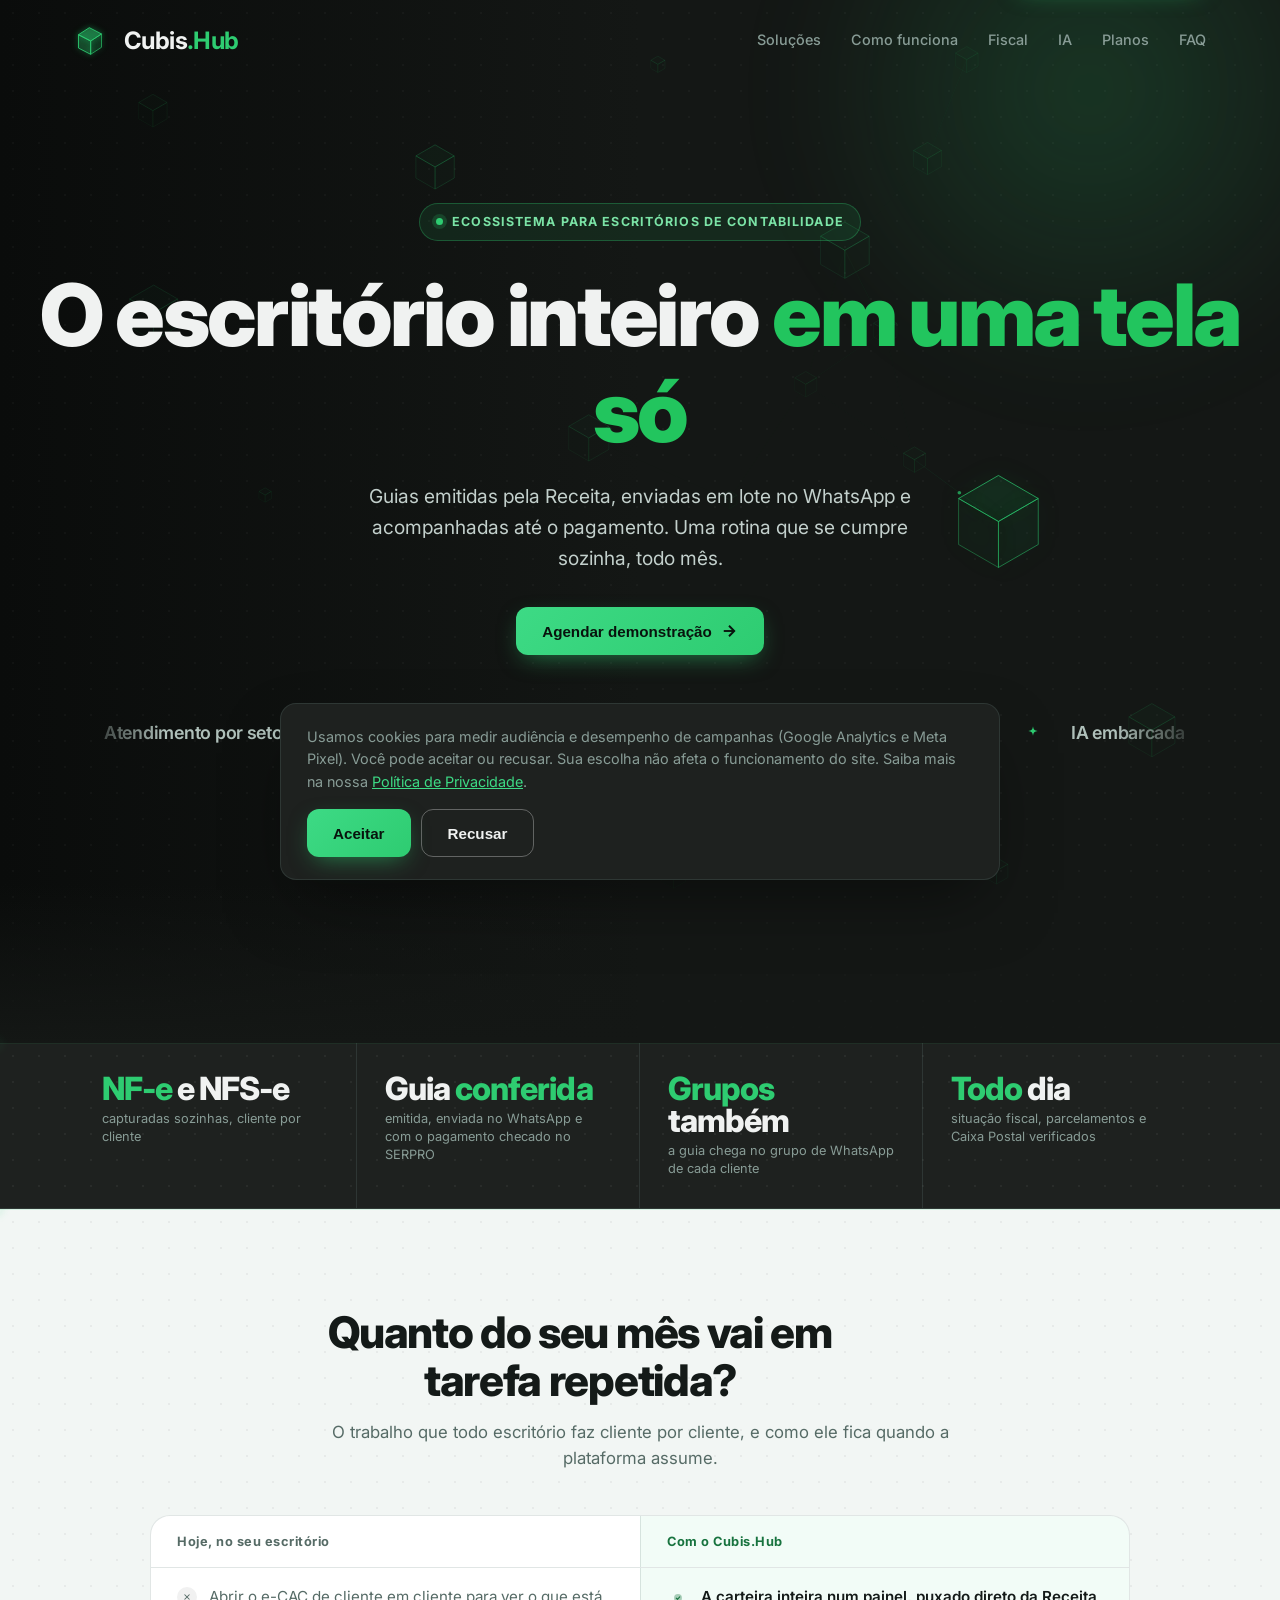
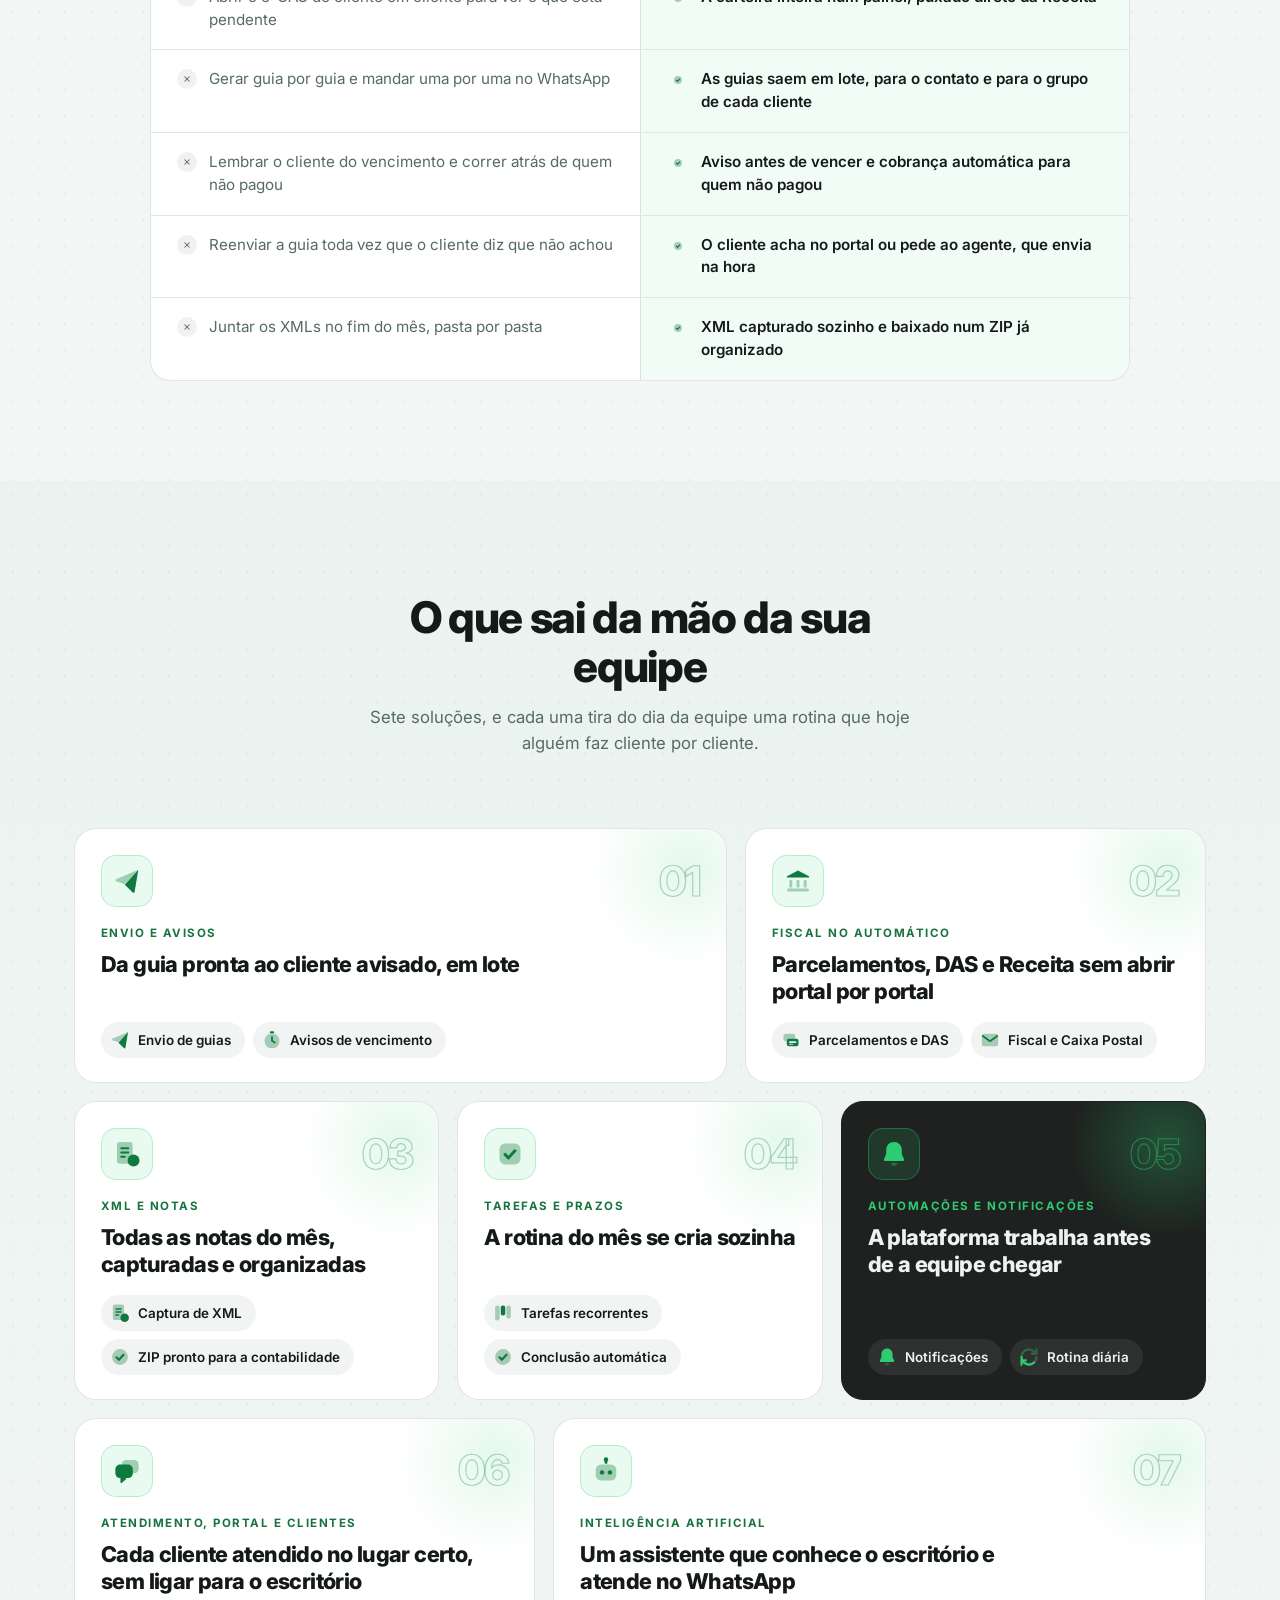
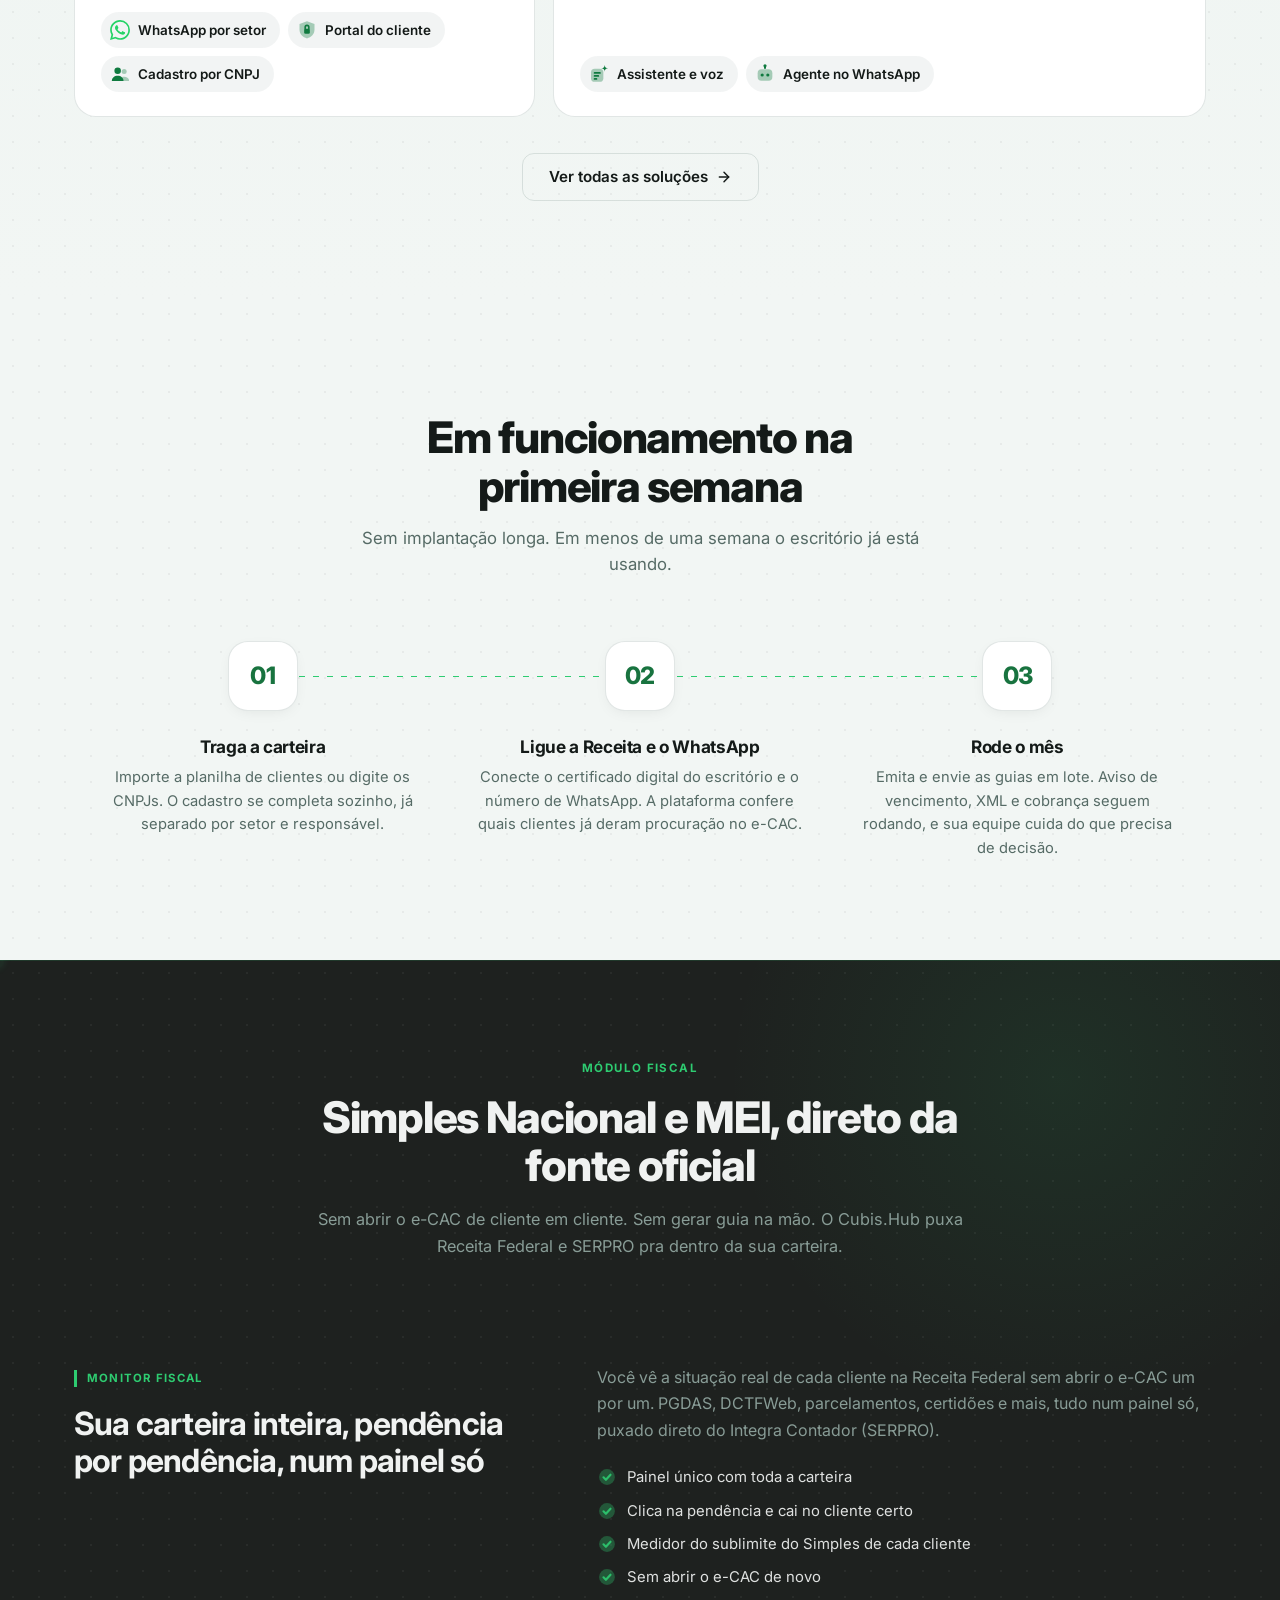
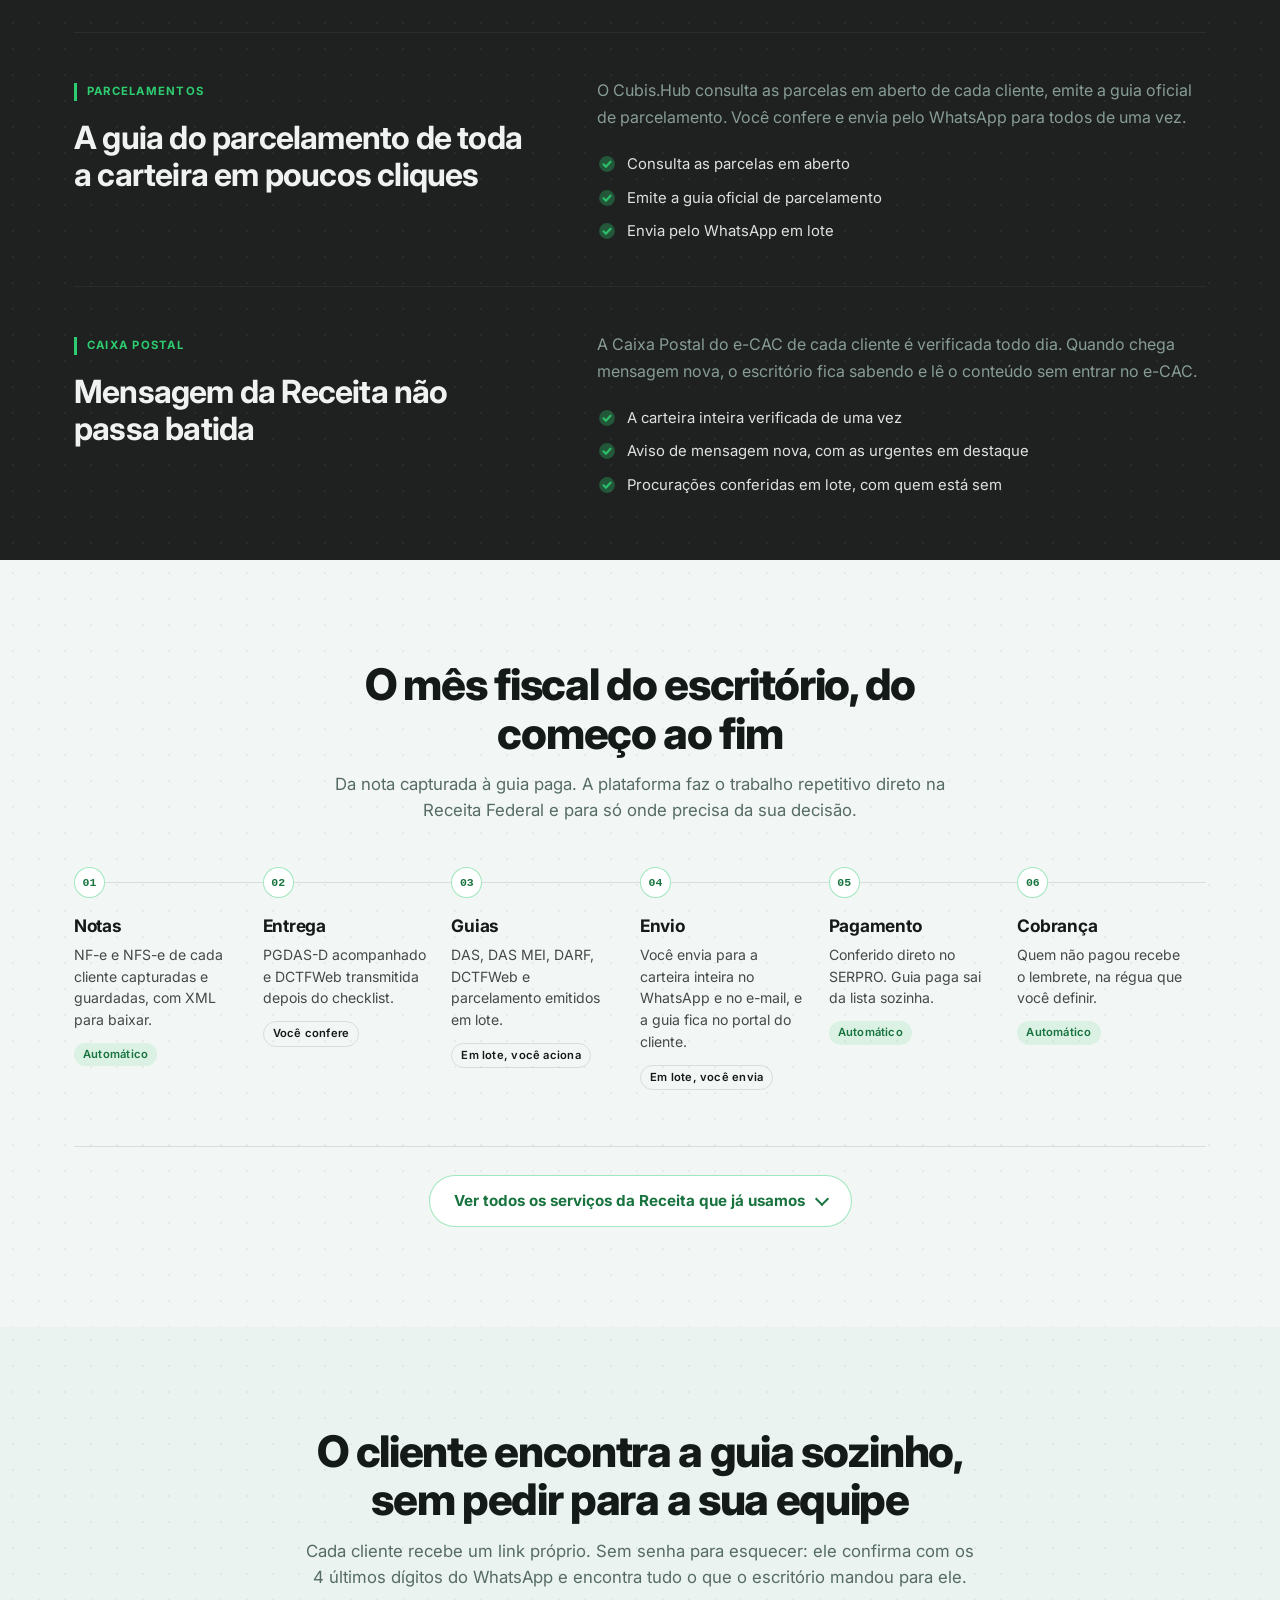
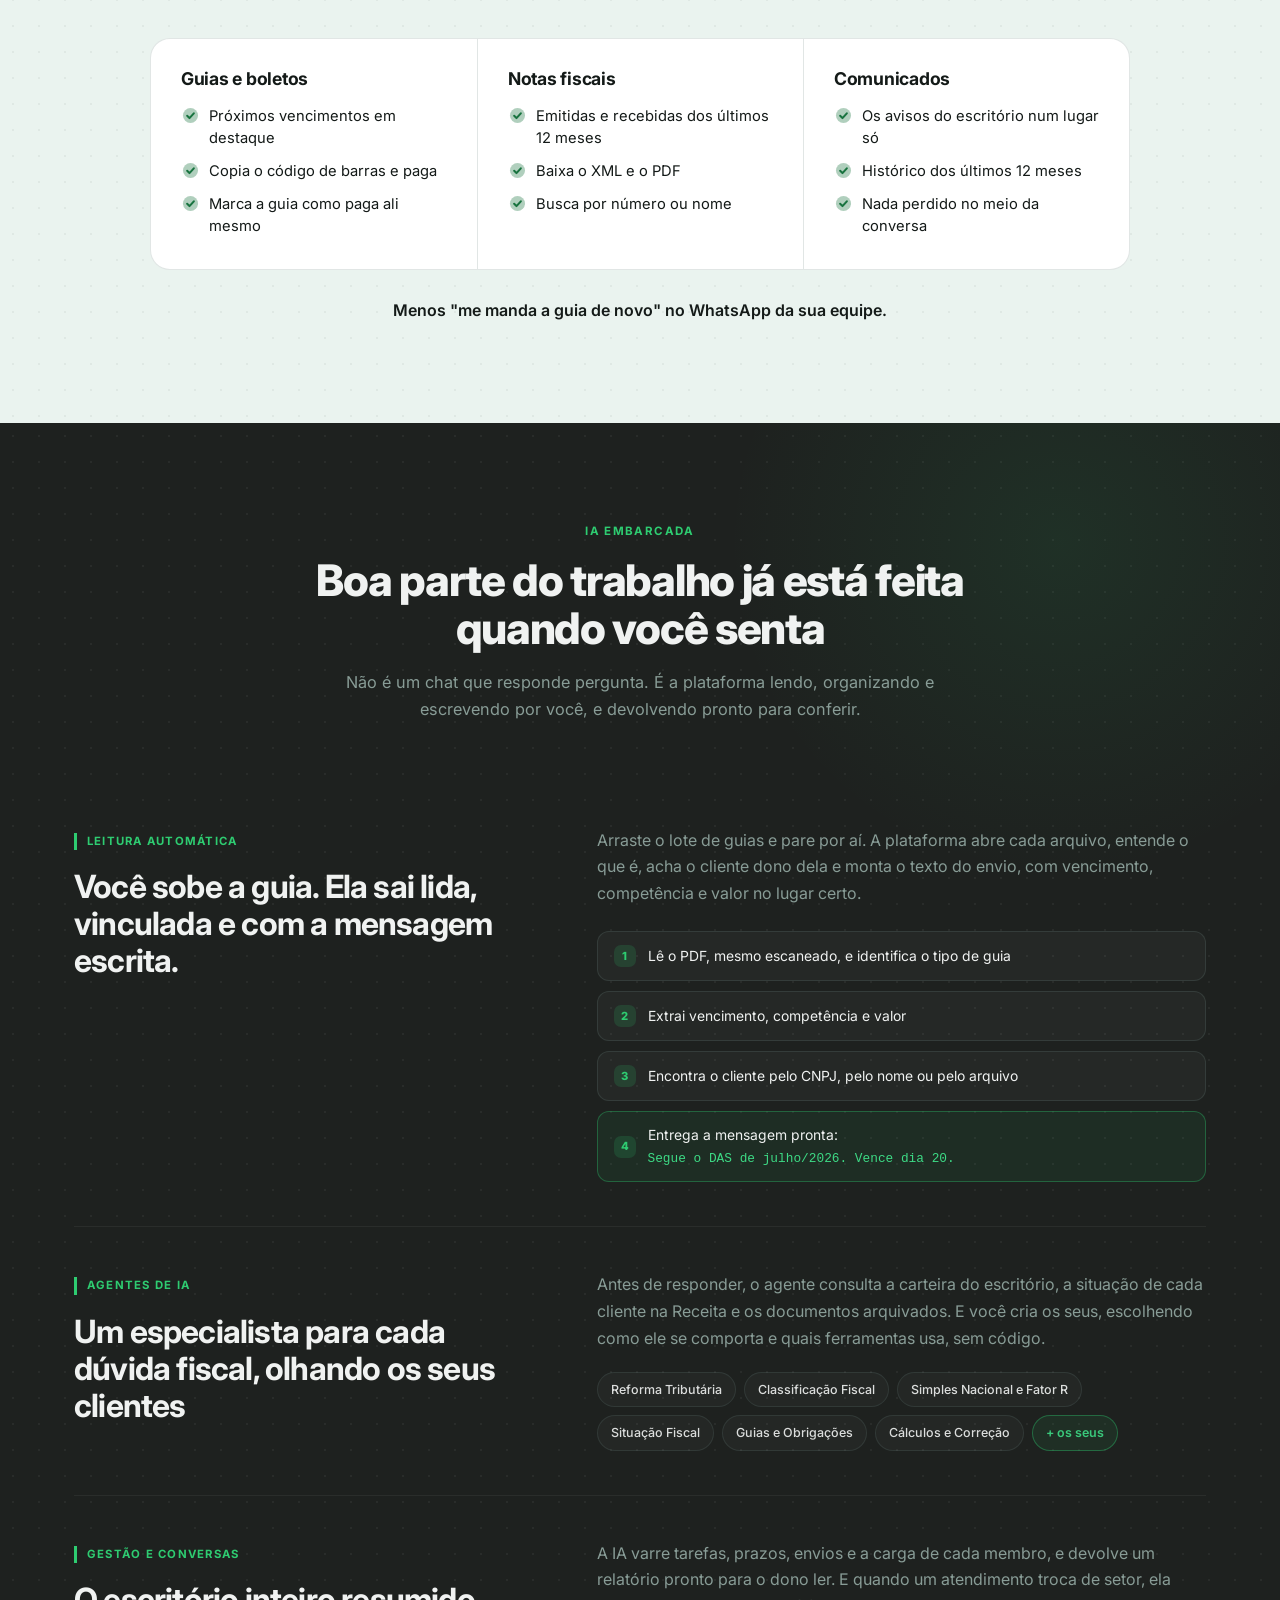
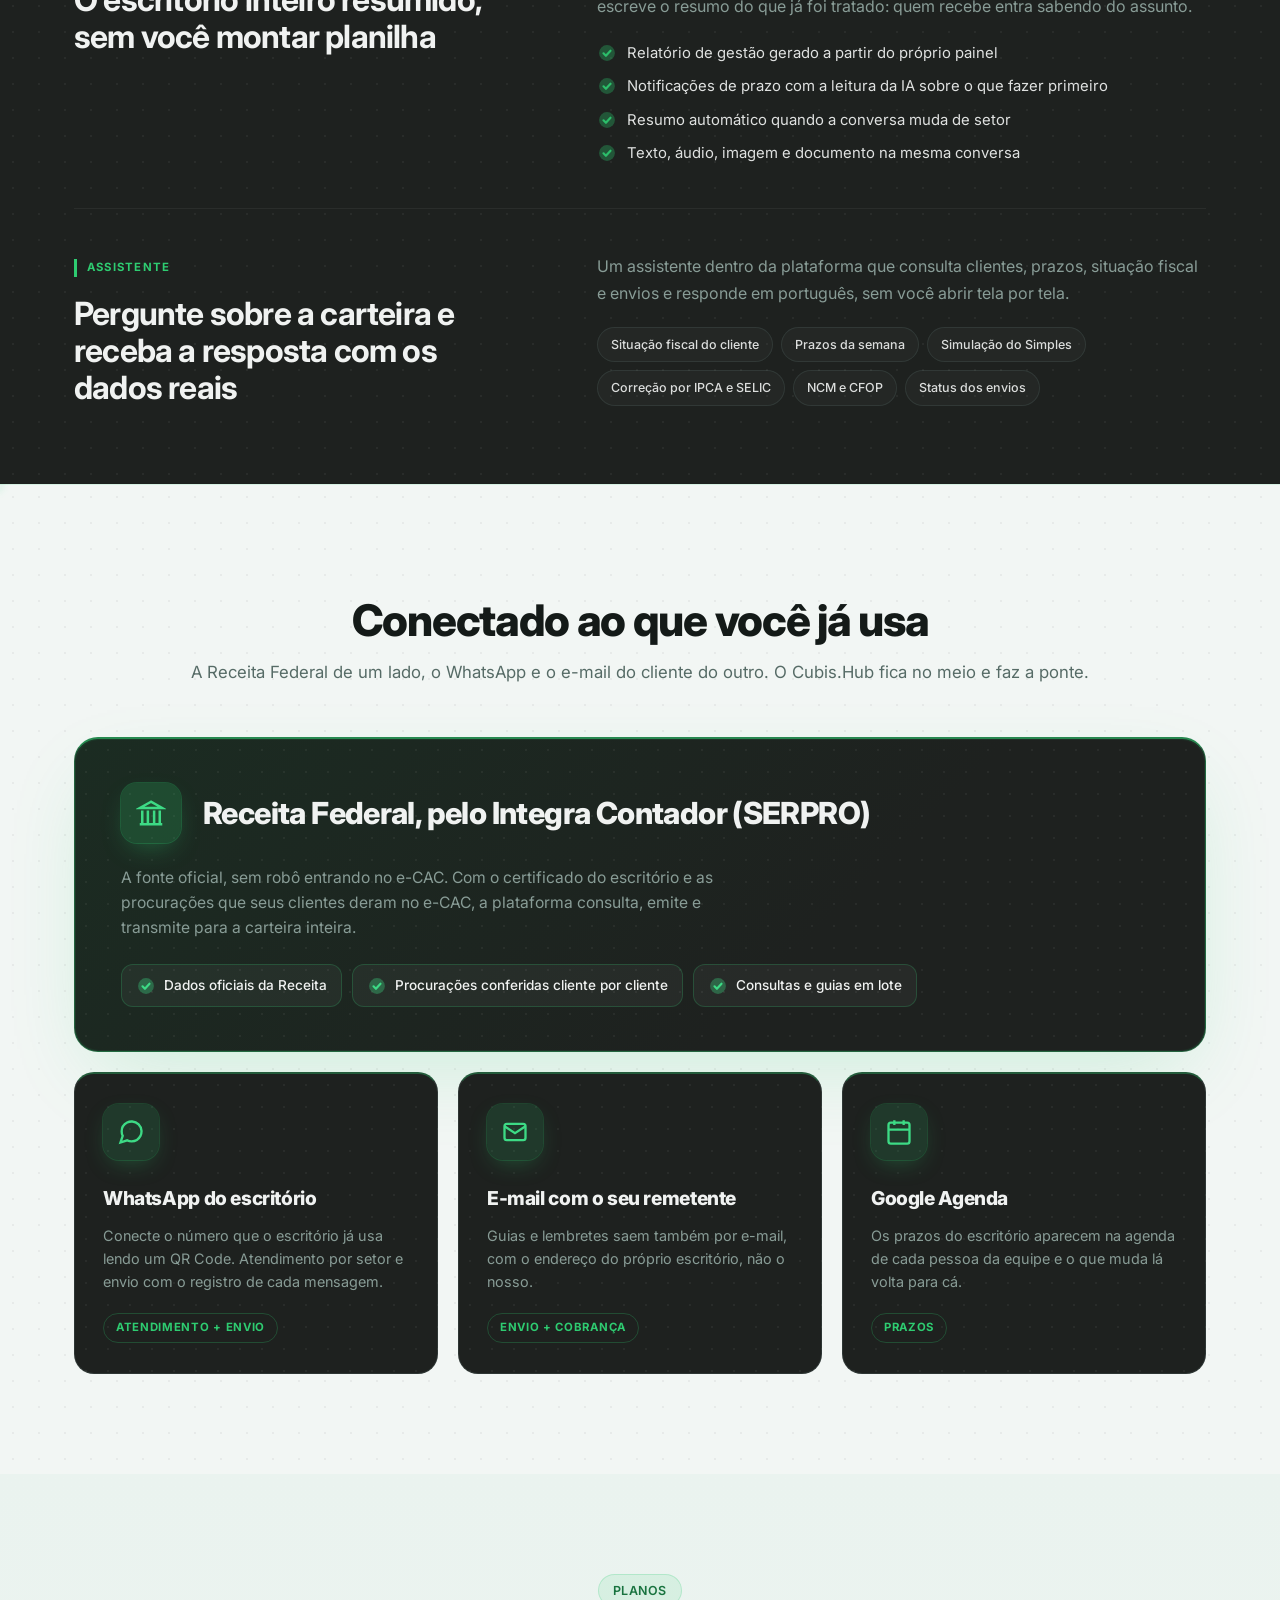
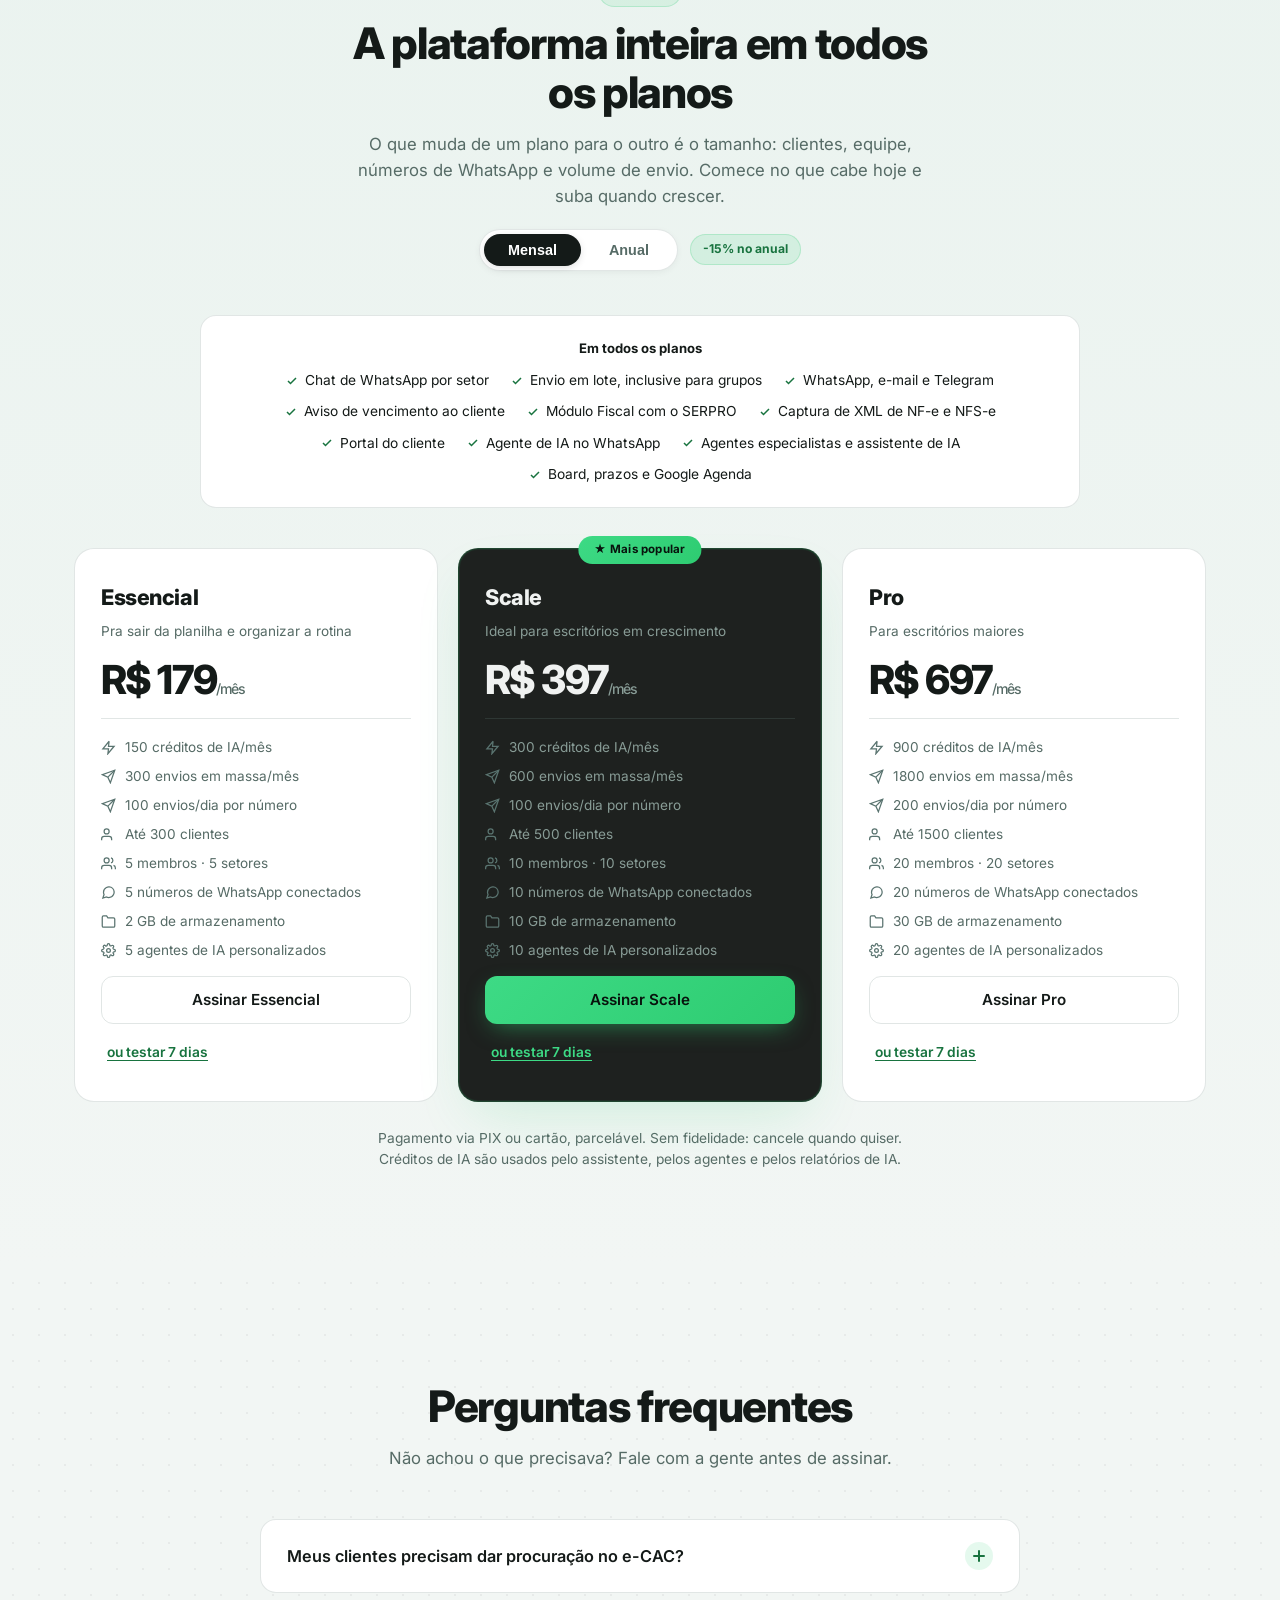
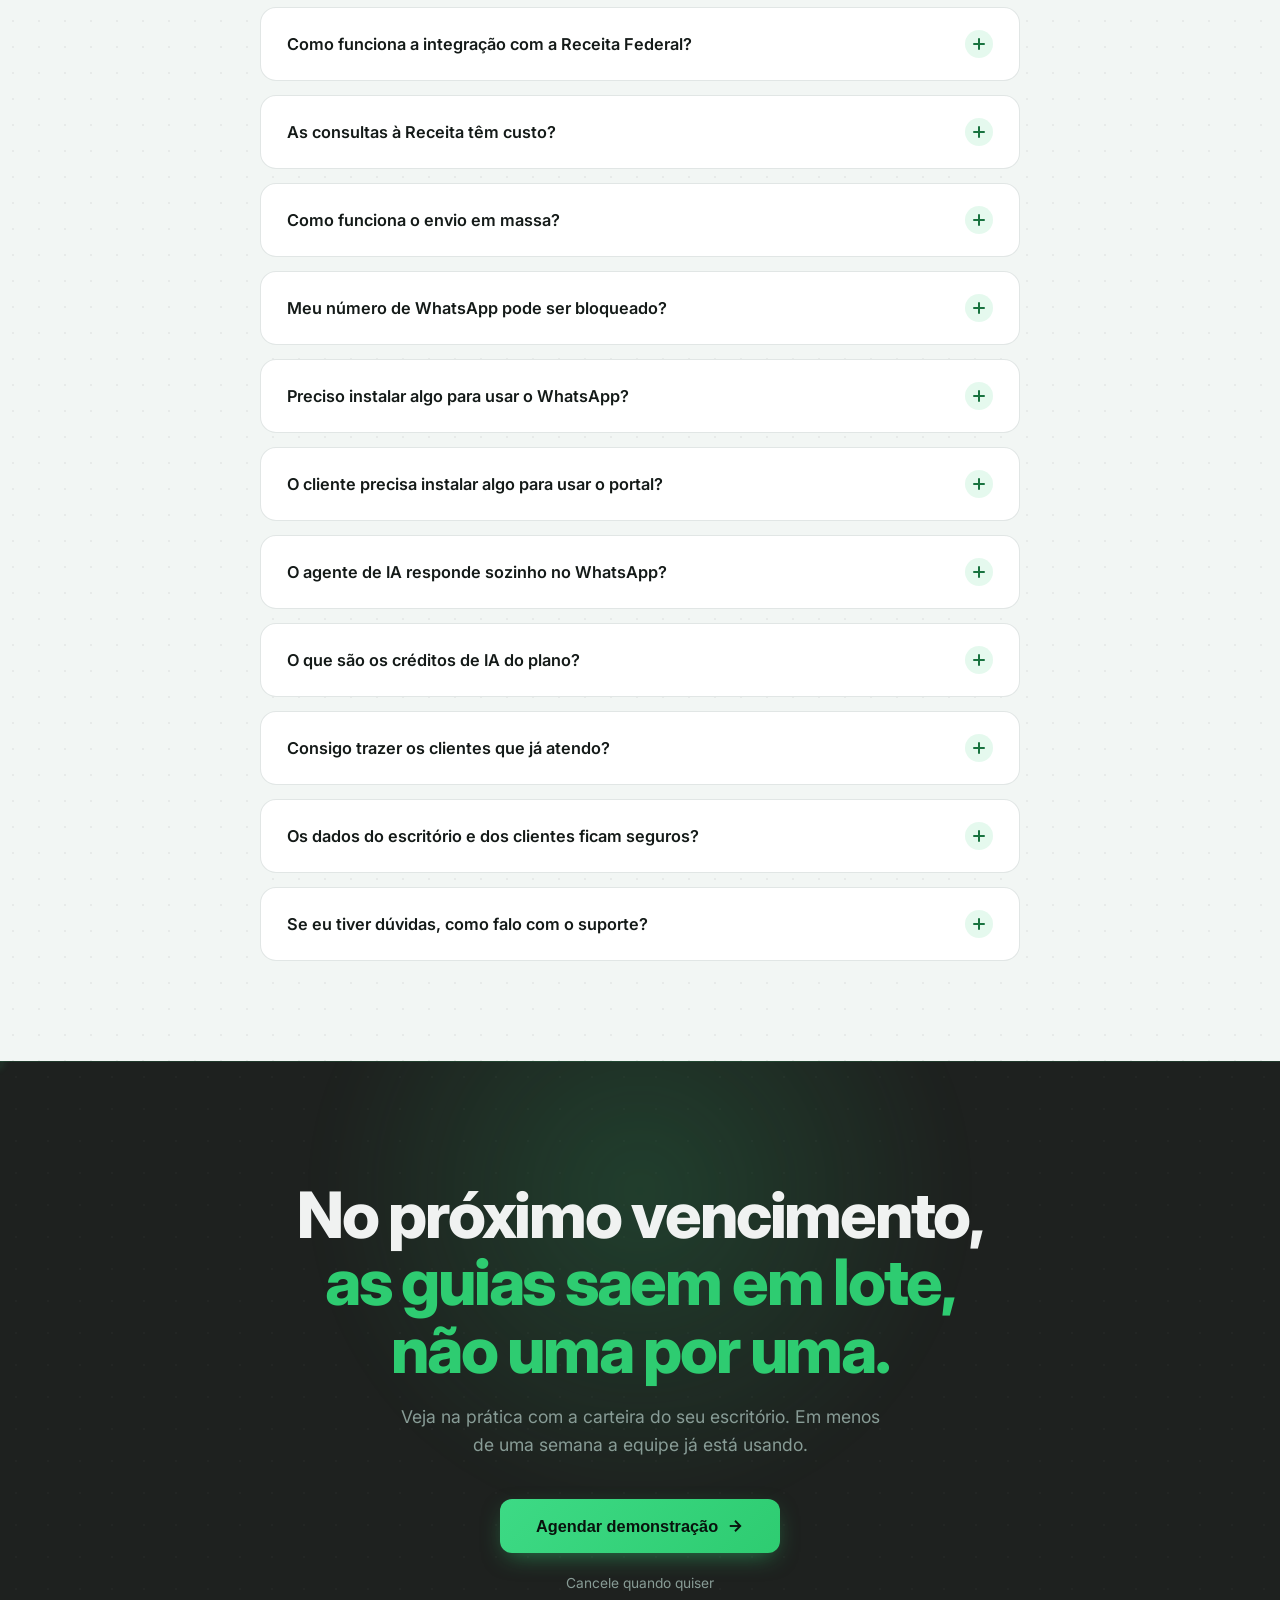
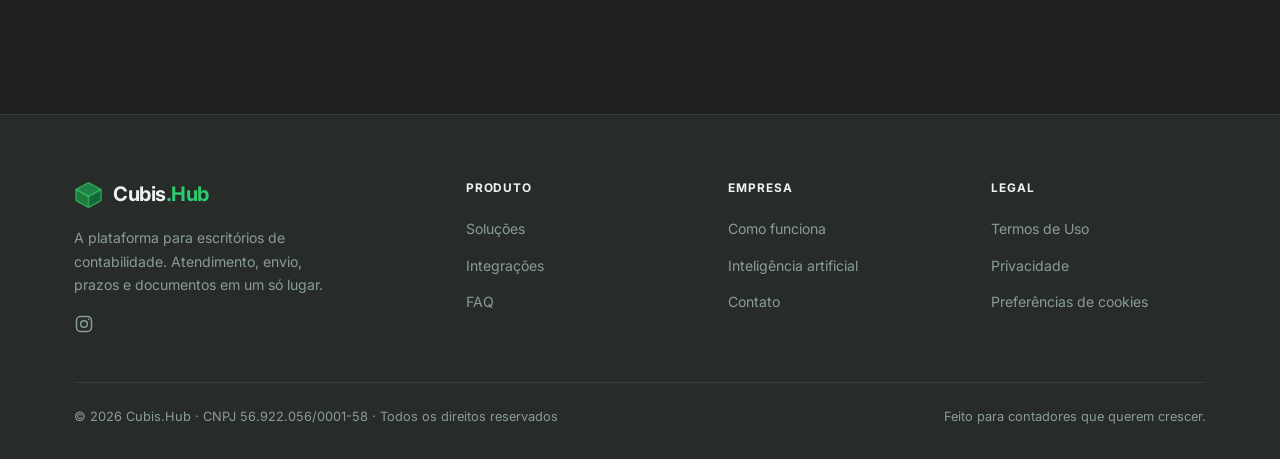
==== index.html @ d5a3b16e "feat(hero): pilula Ecossistema, menu com Planos, favicon do app e hero mais leve - Pilula "Ecossiste" ====
<!DOCTYPE html>
<html lang="pt-BR">
<head>
<!-- Consentimento de cookies (LGPD): nega por padrao, so libera apos aceite no banner -->
<script>
  window.dataLayer = window.dataLayer || [];
  function gtag(){dataLayer.push(arguments);}
  gtag('consent', 'default', {
    'analytics_storage': 'denied',
    'ad_storage': 'denied',
    'ad_user_data': 'denied',
    'ad_personalization': 'denied'
  });
</script>

<!-- Google tag (gtag.js) -->
<script async src="https://www.googletagmanager.com/gtag/js?id=G-9BZGKSVJ2T"></script>
<script>
  gtag('js', new Date());
  gtag('config', 'G-9BZGKSVJ2T');
</script>

<!-- Meta Pixel Code -->
<script>
!function(f,b,e,v,n,t,s)
{if(f.fbq)return;n=f.fbq=function(){n.callMethod?
n.callMethod.apply(n,arguments):n.queue.push(arguments)};
if(!f._fbq)f._fbq=n;n.push=n;n.loaded=!0;n.version='2.0';
n.queue=[];t=b.createElement(e);t.async=!0;
t.src=v;s=b.getElementsByTagName(e)[0];
s.parentNode.insertBefore(t,s)}(window, document,'script',
'https://connect.facebook.net/en_US/fbevents.js');
fbq('init', '1789367172482808');
fbq('consent', 'revoke');
</script>
<noscript><img height="1" width="1" style="display:none"
src="https://www.facebook.com/tr?id=1789367172482808&ev=PageView&noscript=1"
/></noscript>
<!-- End Meta Pixel Code -->

<!-- Aplica consentimento salvo (aceite/recusa de visita anterior) -->
<script>
(function () {
  try {
    var consent = localStorage.getItem('cubishub_cookie_consent');
    if (consent === 'granted') {
      gtag('consent', 'update', {
        'analytics_storage': 'granted',
        'ad_storage': 'granted',
        'ad_user_data': 'granted',
        'ad_personalization': 'granted'
      });
      fbq('consent', 'grant');
      fbq('track', 'PageView');
    }
  } catch (e) {}
})();
</script>

<!-- Eventos de conversao: dispara GA4 + Meta Pixel juntos, tolerando bloqueadores de ads -->
<script>
function trackConversion(gaEventName, params, fbEventName, fbCustom) {
  params = params || {};
  try { if (typeof gtag === 'function') gtag('event', gaEventName, params); } catch (e) {}
  try {
    if (typeof fbq === 'function') {
      if (fbCustom) fbq('trackCustom', fbEventName, params);
      else fbq('track', fbEventName, params);
    }
  } catch (e) {}
}
</script>

<meta charset="UTF-8" />
<meta name="viewport" content="width=device-width, initial-scale=1.0" />
<title>Cubis.Hub | O escritório contábil inteiro em uma tela só</title>
<meta name="description" content="Guias emitidas pelo SERPRO e enviadas em lote no WhatsApp, inclusive nos grupos dos clientes. Aviso de vencimento, XML, portal do cliente e agentes de IA para escritórios de contabilidade." />
<link rel="canonical" href="https://cubishub.com.br/" />
<meta name="google-site-verification" content="qyxFXVbZ046ZMRCxJ17a0ruOamdpgJodCg41jpuW8jw" />

<!-- Open Graph -->
<meta property="og:type" content="website" />
<meta property="og:site_name" content="Cubis.Hub" />
<meta property="og:url" content="https://cubishub.com.br/" />
<meta property="og:title" content="Cubis.Hub | O escritório contábil inteiro em uma tela só" />
<meta property="og:description" content="Guias do SERPRO enviadas em lote no WhatsApp, inclusive nos grupos dos clientes. Aviso de vencimento, XML, portal do cliente e agentes de IA para o seu escritório contábil." />
<meta property="og:image" content="https://cubishub.com.br/assets/og-image.png" />
<meta property="og:image:type" content="image/png" />
<meta property="og:image:width" content="1200" />
<meta property="og:image:height" content="630" />
<meta name="twitter:card" content="summary_large_image" />
<meta name="twitter:title" content="Cubis.Hub | O escritório contábil inteiro em uma tela só" />
<meta name="twitter:description" content="Guias do SERPRO enviadas em lote no WhatsApp, inclusive nos grupos dos clientes. Aviso de vencimento, XML, portal do cliente e agentes de IA para o seu escritório contábil." />
<meta name="twitter:image" content="https://cubishub.com.br/assets/og-image.png" />

<link rel="icon" type="image/svg+xml" href="assets/favicon.svg" />

<script type="application/ld+json">
{
  "@context": "https://schema.org",
  "@type": "Organization",
  "name": "Cubis.Hub",
  "url": "https://cubishub.com.br/",
  "logo": "https://cubishub.com.br/assets/favicon.svg",
  "description": "Plataforma white label de gestão contábil com atendimento por WhatsApp, envio de relatórios para a carteira de clientes do próprio escritório, prazos fiscais e documentos para escritórios de contabilidade."
}
</script>
<script type="application/ld+json">
{
  "@context": "https://schema.org",
  "@type": "SoftwareApplication",
  "name": "Cubis.Hub",
  "applicationCategory": "BusinessApplication",
  "operatingSystem": "Web",
  "description": "Plataforma para escritórios de contabilidade: módulo fiscal integrado ao SERPRO (Integra Contador), emissão e envio de guias em lote pelo WhatsApp, inclusive para grupos, e-mail e Telegram, aviso de vencimento e cobrança, captura de XML de NF-e e NFS-e, portal do cliente e agentes de IA.",
  "url": "https://cubishub.com.br/",
  "offers": [
    {
      "@type": "Offer",
      "name": "Essencial",
      "price": "179.00",
      "priceCurrency": "BRL",
      "url": "https://cubishub.com.br/#planos",
      "category": "subscription"
    },
    {
      "@type": "Offer",
      "name": "Scale",
      "price": "397.00",
      "priceCurrency": "BRL",
      "url": "https://cubishub.com.br/#planos",
      "category": "subscription"
    },
    {
      "@type": "Offer",
      "name": "Pro",
      "price": "697.00",
      "priceCurrency": "BRL",
      "url": "https://cubishub.com.br/#planos",
      "category": "subscription"
    }
  ]
}
</script>
<script type="application/ld+json">
{
  "@context": "https://schema.org",
  "@type": "FAQPage",
  "mainEntity": [
    {
      "@type": "Question",
      "name": "Meus clientes precisam dar procuração no e-CAC?",
      "acceptedAnswer": {
        "@type": "Answer",
        "text": "Sim, para a parte fiscal. A consulta à Receita usa o certificado digital do escritório e só funciona para os clientes que deram procuração eletrônica ao escritório no e-CAC. A plataforma confere isso em lote e mostra quem ainda está sem procuração, para você pedir só a esses."
      }
    },
    {
      "@type": "Question",
      "name": "Como funciona a integração com a Receita Federal?",
      "acceptedAnswer": {
        "@type": "Answer",
        "text": "É pelo Integra Contador, o canal oficial do SERPRO, sem robô entrando no e-CAC. Você vê a situação fiscal, as declarações, os parcelamentos e a Caixa Postal de cada cliente, emite guias como DAS, DAS MEI, DARF e parcelamento em lote e depois envia tudo pelo WhatsApp de uma vez."
      }
    },
    {
      "@type": "Question",
      "name": "As consultas à Receita têm custo?",
      "acceptedAnswer": {
        "@type": "Answer",
        "text": "As consultas e emissões passam pelo SERPRO, e a cobrança delas é feita pelo próprio SERPRO, não pelo Cubis.Hub. A mensalidade do Cubis.Hub cobre a plataforma."
      }
    },
    {
      "@type": "Question",
      "name": "Como funciona o envio em massa?",
      "acceptedAnswer": {
        "@type": "Answer",
        "text": "Você arrasta as guias do mês, cada arquivo encontra o cliente dono dele e a mensagem sai com o nome de cada um. Dá para enviar no contato, no grupo de WhatsApp do cliente, por e-mail e por Telegram, na hora, agendado ou repetindo todo mês. Na hora do envio você ainda marca os avisos de vencimento."
      }
    },
    {
      "@type": "Question",
      "name": "Meu número de WhatsApp pode ser bloqueado?",
      "acceptedAnswer": {
        "@type": "Answer",
        "text": "Os envios saem espaçados, um de cada vez, e cada plano tem um limite de envios por dia por número. As mensagens vão só para clientes do próprio escritório, que já conhecem o seu número. Isso reduz bastante o risco, mas nenhuma ferramenta que usa WhatsApp por QR Code pode garantir risco zero."
      }
    },
    {
      "@type": "Question",
      "name": "Preciso instalar algo para usar o WhatsApp?",
      "acceptedAnswer": {
        "@type": "Answer",
        "text": "Não. A conexão é feita lendo um QR Code, com o número que o escritório já usa. Sem aplicativo extra e sem trocar de número."
      }
    },
    {
      "@type": "Question",
      "name": "O cliente precisa instalar algo para usar o portal?",
      "acceptedAnswer": {
        "@type": "Answer",
        "text": "Não. Ele recebe um link, confirma com os 4 últimos dígitos do WhatsApp cadastrado e vê as guias, as notas fiscais e os comunicados pelo navegador, no celular ou no computador."
      }
    },
    {
      "@type": "Question",
      "name": "O agente de IA responde sozinho no WhatsApp?",
      "acceptedAnswer": {
        "@type": "Answer",
        "text": "Só se você ativar. Ligado, ele responde as dúvidas frequentes, consulta as guias do próprio cliente e envia o arquivo quando ele pede. Documento de outro cliente ou material interno ele não enxerga. A qualquer momento a conversa passa para uma pessoa da equipe."
      }
    },
    {
      "@type": "Question",
      "name": "O que são os créditos de IA do plano?",
      "acceptedAnswer": {
        "@type": "Answer",
        "text": "São o que o assistente, os agentes e os relatórios de IA consomem quando trabalham para você. Cada plano traz uma quantidade por mês e o painel mostra quanto já foi usado. Consultas à Receita, envios e o resto da plataforma não gastam crédito de IA."
      }
    },
    {
      "@type": "Question",
      "name": "Consigo trazer os clientes que já atendo?",
      "acceptedAnswer": {
        "@type": "Answer",
        "text": "Sim. Importe a planilha de clientes ou digite os CNPJs: o cadastro se completa com os dados públicos da empresa e já fica separado por setor e responsável."
      }
    },
    {
      "@type": "Question",
      "name": "Os dados do escritório e dos clientes ficam seguros?",
      "acceptedAnswer": {
        "@type": "Answer",
        "text": "Sim. Os dados trafegam criptografados, o acesso é isolado por escritório e cada usuário só vê o que tem permissão. No portal, cada cliente enxerga apenas os próprios documentos."
      }
    },
    {
      "@type": "Question",
      "name": "Se eu tiver dúvidas, como falo com o suporte?",
      "acceptedAnswer": {
        "@type": "Answer",
        "text": "É só chamar pelo WhatsApp ou e-mail de suporte informados dentro da plataforma. Nossa equipe responde diretamente, sem robô no meio do caminho."
      }
    }
  ]
}
</script>
<link rel="preconnect" href="https://fonts.googleapis.com" />
<link rel="preconnect" href="https://fonts.gstatic.com" crossorigin />
<link href="https://fonts.googleapis.com/css2?family=Inter:wght@300;400;500;600;700;800&display=swap" rel="stylesheet" />

<style>
  :root {
    /* Brand �?" forest green / sage (espelha o design system da plataforma) */
    --green:        #2ECC71;
    --green-light:  #3DDA85;
    --green-deep:   #18733F;
    --sage:         #5A7470;
    --sage-light:   #6A8481;

    --ink:          #141A18;   /* foreground light */
    --ink-soft:     #566B66;   /* muted-foreground light */

    --bg:           #F2F6F4;   /* background light */
    --card:         #FFFFFF;
    --border:       rgba(90,116,112,0.18);

    --dark:         #1E211F;   /* sidebar / hero */
    --dark-2:       #282C29;   /* dark bg */
    --dark-3:       #323834;   /* dark card */
    --dark-fg:      #F0F2F1;
    --dark-muted:   #889C96;
    --dark-border:  rgba(106,132,129,0.22);

    --radius:       0.75rem;
    --radius-lg:    1rem;
    --shadow:       0 10px 40px -12px rgba(20,26,24,0.18);
    --shadow-soft:  0 4px 24px -8px rgba(20,26,24,0.12);

    /* Malha pontilhada (mesma do header) — escura p/ seções claras, clara p/ seções escuras */
    --dots-light:   radial-gradient(circle, rgba(20,26,24,0.05) 1px, transparent 1px);
    --dots-dark:    radial-gradient(circle, rgba(255,255,255,0.05) 1px, transparent 1px);
  }

  * { margin: 0; padding: 0; box-sizing: border-box; }

  /* Texto lido por rastreadores e leitores de tela, invisível na tela */
  .sr-only {
    position: absolute; width: 1px; height: 1px;
    padding: 0; margin: -1px; overflow: hidden;
    clip: rect(0, 0, 0, 0); white-space: nowrap; border: 0;
  }

  html { scroll-behavior: smooth; overflow-x: hidden; }

  body {
    font-family: 'Inter', system-ui, -apple-system, sans-serif;
    background: var(--bg);
    color: var(--ink);
    -webkit-font-smoothing: antialiased;
    -moz-osx-font-smoothing: grayscale;
    line-height: 1.55;
    overflow-x: hidden;
  }

  h1, h2, h3, h4 { font-weight: 700; letter-spacing: -0.025em; line-height: 1.12; }

  a { color: inherit; text-decoration: none; }

  .wrap { width: 100%; max-width: 1180px; margin: 0 auto; padding: 0 24px; }

  .eyebrow {
    display: inline-flex; align-items: center; gap: 8px;
    font-size: 0.78rem; font-weight: 600; letter-spacing: 0.04em; text-transform: uppercase;
    color: var(--green-deep);
    background: rgba(46,204,113,0.10);
    border: 1px solid rgba(46,204,113,0.22);
    padding: 6px 14px; border-radius: 999px;
  }

  /* �"?�"? Buttons �"?�"?�"?�"?�"?�"?�"?�"?�"?�"?�"?�"?�"?�"?�"?�"?�"?�"?�"?�"?�"?�"?�"?�"?�"?�"?�"?�"?�"?�"?�"?�"?�"?�"?�"? */
  .btn {
    display: inline-flex; align-items: center; justify-content: center; gap: 8px;
    height: 48px; padding: 0 26px; border-radius: var(--radius);
    font-size: 0.95rem; font-weight: 600; cursor: pointer; border: none;
    transition: transform .15s ease, box-shadow .2s ease, background .2s ease;
    white-space: nowrap;
  }
  .btn svg { width: 18px; height: 18px; }
  .btn-primary {
    background: linear-gradient(135deg, var(--green-light), var(--green));
    color: #08130D; box-shadow: 0 8px 24px -8px rgba(46,204,113,0.6);
  }
  .btn-primary:hover { transform: translateY(-2px); box-shadow: 0 14px 32px -8px rgba(46,204,113,0.7); }
  .btn-ghost {
    background: rgba(255,255,255,0.06); color: var(--dark-fg);
    border: 1px solid var(--dark-border);
  }
  .btn-ghost:hover { background: rgba(255,255,255,0.12); }
  .btn-outline {
    background: transparent; color: var(--ink); border: 1px solid var(--border);
  }
  .btn-outline:hover { border-color: var(--sage); background: rgba(90,116,112,0.05); }

  /* �.��.��.��.��.��.��.��.��.��.��.��.� HERO (dark + cubos) �.��.��.��.��.��.��.��.��.��.��.��.� */
  .hero {
    position: relative; background: linear-gradient(90deg, #0a0c0b 0%, #141715 50%); color: var(--dark-fg);
    overflow: hidden; padding-bottom: 296px;
  }
  #cube-canvas {
    position: absolute; inset: 0; width: 100%; height: 100%; z-index: 1;
  }
  .hero-dotgrid {
    position: absolute; inset: 0; z-index: 2; pointer-events: none;
    background-image: radial-gradient(circle, rgba(255,255,255,0.06) 1px, transparent 1px);
    background-size: 26px 26px; opacity: 0.5;
  }
  .hero-glow {
    position: absolute; z-index: 2; pointer-events: none;
    width: 620px; height: 620px; border-radius: 50%;
    background: radial-gradient(circle, rgba(46,204,113,0.18), transparent 70%);
    filter: blur(40px); top: -220px; right: -120px;
  }
  .hero-fade {
    position: absolute; bottom: 0; left: 0; right: 0; height: 160px; z-index: 2; pointer-events: none;
    background: linear-gradient(to bottom, transparent, #141715);
  }
  .hero > .wrap { position: relative; z-index: 5; }

  /* Nav */
  nav.topbar {
    display: flex; align-items: center; justify-content: space-between;
    padding: 22px 0; position: relative; z-index: 20;
  }
  .brand-mark { display: flex; align-items: center; gap: 10px; }
  .brand-cube { width: 48px; height: 48px; margin: -6px 0 -6px -8px; display: block; flex-shrink: 0; }
  @media (max-width: 560px) { .brand-cube { width: 40px; height: 40px; margin-left: -6px; } }
  .brand-mark-text { font-family: 'Inter', sans-serif; font-size: 24px; font-weight: 700; letter-spacing: -0.025em; color: #F0F2F1; }
  .brand-mark-text .hub { color: #2ECC71; }
  .nav-links { display: flex; align-items: center; gap: 30px; }
  .nav-links a { font-size: 0.9rem; color: var(--dark-muted); font-weight: 500; transition: color .2s; }
  .nav-links a:hover { color: var(--dark-fg); }
  .nav-cta { display: flex; align-items: center; gap: 14px; }
  .nav-login { font-size: 0.9rem; color: var(--dark-fg); font-weight: 500; }
  .btn-sm { height: 40px; padding: 0 18px; font-size: 0.88rem; }
  .stickybar { position: fixed; top: 0; left: 0; right: 0; z-index: 150; background: rgba(20,23,21,0.94); border-bottom: 1px solid var(--dark-border); transform: translateY(-100%); visibility: hidden; transition: transform .35s cubic-bezier(.16,1,.3,1), visibility 0s linear .35s; }
  .stickybar.show { transform: none; visibility: visible; transition: transform .35s cubic-bezier(.16,1,.3,1), visibility 0s; }
  .stickybar-in { display: flex; align-items: center; justify-content: space-between; height: 60px; }
  .stickybar-brand { display: flex; align-items: center; gap: 8px; font-weight: 800; color: var(--dark-fg); letter-spacing: -0.02em; }
  .stickybar-brand .hub { color: var(--green); }
  .stickybar-actions { display: flex; align-items: center; gap: 20px; }
  .stickybar-link { font-size: 0.88rem; font-weight: 500; color: var(--dark-muted); }
  .stickybar-link:hover { color: var(--dark-fg); }
  @media (max-width: 560px) { .stickybar-link { display: none; } .stickybar-in { height: 56px; } }
  @media (prefers-reduced-motion: reduce) { .stickybar, .stickybar.show { transition: none; } }
  .menu-toggle { display: none; background: none; border: none; color: var(--dark-fg); cursor: pointer; }

  /* Hero content �?" centralizado */
  .hero-grid {
    display: flex; flex-direction: column; align-items: center; text-align: center;
    padding-top: 122px; max-width: 100%; margin: 0 auto;
  }
  .hero h1 {
    font-size: clamp(40px, 7vw, 86px); font-weight: 850; letter-spacing: -.03em; margin: 44px 0 22px; max-width: none; width: min(1500px, 94vw);
  }
  .hero h1 .accent {
    color: #22c55e;
  }
  .hero-pill { display: inline-flex; align-items: center; gap: 9px; font-size: 0.78rem; font-weight: 700; letter-spacing: .09em; text-transform: uppercase; color: #7BE3A6; background: rgba(46,204,113,.10); border: 1px solid rgba(46,204,113,.30); padding: 8px 16px; border-radius: 999px; }
  .hero-pill::before { content: ''; width: 7px; height: 7px; border-radius: 50%; background: #2ECC71; box-shadow: 0 0 0 4px rgba(46,204,113,.18); flex-shrink: 0; }
  .hero-pill + h1 { margin-top: 26px; }
  @media (max-width: 640px) { .hero-pill { font-size: .68rem; letter-spacing: .06em; padding: 7px 13px; } }
  .hero p.lead {
    font-size: 1.2rem; color: #C3D0CC; max-width: 600px; margin: 0 auto 34px; line-height: 1.6;
  }
  .hero-actions { display: flex; gap: 14px; flex-wrap: wrap; justify-content: center; margin-bottom: 30px; }
  .hero-trust-mobile { display: none; align-items: center; justify-content: center; gap: 14px; flex-wrap: wrap; color: var(--dark-muted); font-size: 0.88rem; margin-top: 6px; }
  .hero-trust { display: flex; align-items: center; justify-content: center; gap: 14px; flex-wrap: wrap; color: var(--dark-muted); font-size: 0.88rem; }
  .hero-trust .dot, .hero-trust-mobile .dot { width: 4px; height: 4px; border-radius: 50%; background: var(--sage-light); }
  .pill { display: inline-flex; align-items: center; gap: 6px; background: rgba(255,255,255,0.04); border: 1px solid rgba(255,255,255,0.08); border-radius: 999px; padding: 6px 12px; font-size: 12px; color: var(--dark-muted); font-weight: 500; }
  .pill svg { width: 13px; height: 13px; color: #22c55e; }
  .hero-tags { display: flex; gap: 12px; justify-content: center; flex-wrap: wrap; margin-top: 28px; }

  /* Esteira tipográfica (marquee) das funcionalidades — sem caixa */
  .hero-marquee { position: relative; width: 100%; margin-top: 34px; overflow: hidden;
    -webkit-mask-image: linear-gradient(90deg, transparent, #000 8%, #000 92%, transparent);
    mask-image: linear-gradient(90deg, transparent, #000 8%, #000 92%, transparent); }
  .hero-marquee-track { display: flex; align-items: center; width: max-content; animation: heroMarquee 40s linear infinite; }
  .hero-marquee:hover .hero-marquee-track { animation-play-state: paused; }
  .hero-marquee-group { display: flex; align-items: center; flex-shrink: 0; }
  .hm-item { display: inline-flex; align-items: center; padding: 0 30px; font-size: 1.12rem; font-weight: 600; letter-spacing: -0.015em; color: #AFC0BA; white-space: nowrap; transition: color .25s ease; }
  .hero-marquee:hover .hm-item { color: #8FA49D; }
  .hm-item:hover { color: #fff; }
  .hm-sep { display: inline-flex; flex-shrink: 0; color: var(--green); }
  .hm-sep svg { width: 16px; height: 16px; animation: hmSpin 9s linear infinite; }
  .hero-marquee:hover .hm-sep svg { animation-play-state: paused; }
  @keyframes heroMarquee { from { transform: translateX(0); } to { transform: translateX(-50%); } }
  @keyframes hmSpin { to { transform: rotate(360deg); } }
  @media (prefers-reduced-motion: reduce) {
    .hero-marquee-track { animation: none; flex-wrap: wrap; justify-content: center; }
    .hm-sep svg { animation: none; }
  }
  .check-row { display: flex; flex-direction: column; gap: 12px; margin-top: 30px; }
  .check-row .item { display: flex; align-items: center; gap: 11px; color: #C3D0CC; font-size: 0.96rem; }
  .check-row .ico { width: 26px; height: 26px; border-radius: 8px; background: rgba(46,204,113,0.16); display: grid; place-items: center; flex-shrink: 0; }
  .check-row .ico svg { width: 15px; height: 15px; color: var(--green-light); }

  /* Hero visual �?" app mock card */
  .hero-mock {
    background: linear-gradient(160deg, rgba(50,56,52,0.9), rgba(30,33,31,0.85));
    border: 1px solid var(--dark-border); border-radius: var(--radius-lg);
    padding: 18px; box-shadow: 0 30px 70px -20px rgba(0,0,0,0.6); backdrop-filter: blur(6px);
  }
  .mock-head { display: flex; align-items: center; gap: 7px; margin-bottom: 16px; padding: 0 4px; }
  .mock-head .d { width: 11px; height: 11px; border-radius: 50%; }
  .mock-head .d1 { background: #E74C3C; } .mock-head .d2 { background: #F39C12; } .mock-head .d3 { background: var(--green); }
  .mock-head .url { margin-left: 10px; font-size: 0.74rem; color: var(--dark-muted); font-family: ui-monospace, monospace; }
  .mock-body { display: flex; flex-direction: column; gap: 12px; }
  .mock-kpis { display: grid; grid-template-columns: repeat(3,1fr); gap: 10px; }
  .kpi { background: rgba(255,255,255,0.04); border: 1px solid var(--dark-border); border-radius: 12px; padding: 14px; }
  .kpi .label { font-size: 0.68rem; color: var(--dark-muted); text-transform: uppercase; letter-spacing: 0.04em; }
  .kpi .val { font-size: 1.5rem; font-weight: 700; margin-top: 4px; }
  .kpi .val.g { color: var(--green-light); }
  .mock-row { background: rgba(255,255,255,0.04); border: 1px solid var(--dark-border); border-radius: 12px; padding: 13px 15px; display: flex; align-items: center; gap: 12px; }
  .mock-row .av { width: 34px; height: 34px; border-radius: 9px; background: linear-gradient(135deg,var(--sage-light),var(--sage)); display: grid; place-items: center; color: #fff; font-weight: 700; font-size: 0.8rem; flex-shrink: 0; }
  .mock-row .meta { flex: 1; min-width: 0; }
  .mock-row .meta .n { font-size: 0.86rem; font-weight: 600; color: var(--dark-fg); }
  .mock-row .meta .s { font-size: 0.74rem; color: var(--dark-muted); }
  .tag { font-size: 0.68rem; font-weight: 600; padding: 4px 9px; border-radius: 999px; }
  .tag.sent { background: rgba(46,204,113,0.16); color: var(--green-light); }
  .tag.wait { background: rgba(243,156,18,0.16); color: #F5B656; }

  /* �.��.��.� PROOFBAR �.��.��.� */
  .proofbar { background: var(--dots-dark) 0 0 / 26px 26px, var(--dark); border-bottom: 1px solid var(--dark-border); position: relative; }
  .proofbar-grid { display: grid; grid-template-columns: repeat(4,1fr); }
  .proofbar-item { padding: 30px 28px; border-right: 1px solid var(--dark-border); position: relative; transition: background .2s; }
  .proofbar-item:last-child { border-right: none; }
  .proofbar-item:hover { background: rgba(255,255,255,0.025); }
  .proofbar-item .num { font-size: 2rem; font-weight: 800; color: var(--dark-fg); line-height: 1; letter-spacing: -0.03em; margin-bottom: 5px; }
  .proofbar-item .num .acc { color: var(--green); }
  .proofbar-item .cap { font-size: 0.8rem; color: var(--dark-muted); line-height: 1.4; }
  .proofbar-item .bar { position: absolute; bottom: 0; left: 0; width: 0; height: 2px; background: var(--green); transition: width .4s ease; }
  .proofbar-item:hover .bar { width: 100%; }

  /* �.��.��.� BENTO BENEFITS �.��.��.� */
  .section-bento { background: var(--dots-light) 0 0 / 26px 26px, var(--bg); padding: 100px 0; position: relative; overflow: hidden; }
  .bento-header { margin-bottom: 52px; }
  .bento-header h2 { font-size: clamp(2rem, 3.4vw, 2.8rem); font-weight: 800; letter-spacing: -0.03em; max-width: 520px; line-height: 1.1; color: var(--ink); }
  .bento-header { text-align: center; max-width: 640px; margin: 0 auto 44px; }
  .bento-header p { font-size: 1.05rem; color: var(--ink-soft); margin-top: 14px; }
  .section-portal { background: var(--dots-light) 0 0 / 26px 26px, #EAF3EF; padding: 100px 0; }
  .portal-header { text-align: center; max-width: 680px; margin: 0 auto 48px; }
  .portal-header h2 { font-size: clamp(2rem,3.4vw,2.8rem); font-weight: 800; letter-spacing: -0.03em; margin-bottom: 14px; }
  .portal-header p { font-size: 1.05rem; color: var(--ink-soft); }
  .pt-grid { display: grid; grid-template-columns: repeat(3,1fr); max-width: 980px; margin: 0 auto; background: var(--card); border: 1px solid var(--border); border-radius: 20px; }
  .pt-col { padding: 30px 30px 32px; }
  .pt-col + .pt-col { border-left: 1px solid var(--border); }
  .pt-col h3 { font-size: 1.1rem; font-weight: 700; letter-spacing: -0.015em; margin-bottom: 16px; }
  .pt-col ul { list-style: none; display: flex; flex-direction: column; gap: 11px; }
  .pt-col li { display: flex; gap: 9px; align-items: flex-start; font-size: 0.92rem; line-height: 1.5; color: var(--ink); }
  .pt-col li svg { width: 19px; height: 19px; color: var(--green-deep); flex-shrink: 0; margin-top: 1px; }
  .pt-note { text-align: center; margin-top: 28px; font-size: 1rem; font-weight: 600; color: var(--ink); }
  @media (max-width: 800px) { .pt-grid { grid-template-columns: 1fr; } .pt-col + .pt-col { border-left: none; border-top: 1px solid var(--border); } .section-portal { padding: 64px 0; } }
  .vs { max-width: 980px; margin: 0 auto; border: 1px solid var(--border); border-radius: 20px; overflow: hidden; background: var(--card); }
  .vs-row { display: grid; grid-template-columns: 1fr 1fr; }
  .vs-row + .vs-row { border-top: 1px solid var(--border); }
  .vs-old, .vs-new { display: flex; align-items: flex-start; gap: 12px; padding: 18px 26px; font-size: 0.95rem; line-height: 1.5; }
  .vs-old { color: var(--ink-soft); }
  .vs-new { color: var(--ink); font-weight: 600; background: rgba(46,204,113,0.06); border-left: 1px solid var(--border); }
  .vs-head .vs-old, .vs-head .vs-new { font-size: 0.8rem; font-weight: 700; letter-spacing: .04em; padding-top: 16px; padding-bottom: 16px; }
  .vs-head .vs-new { color: var(--green-deep); }
  .vs-ic { width: 20px; height: 20px; border-radius: 50%; display: grid; place-items: center; flex-shrink: 0; margin-top: 1px; }
  .vs-ic svg { width: 10px; height: 10px; }
  .vs-old .vs-ic { background: rgba(20,26,24,0.06); color: var(--ink-soft); }
  .vs-new .vs-ic { background: none; color: var(--green-deep); width: 22px; height: 22px; }
  @media (max-width: 700px) { .vs-row { grid-template-columns: 1fr; } .vs-new { border-left: none; } .vs-head { display: none; } .vs-old { padding-bottom: 6px; } .vs-new { padding-top: 10px; } }

  /* �.��.��.� FEATURES �.��.��.� */
  .section-features { background: var(--dots-light) 0 0 / 26px 26px, linear-gradient(180deg,#EAF3EF 0%,var(--bg) 100%); padding: 100px 0; }
  .features-header { text-align: center; max-width: 600px; margin: 0 auto 72px; }
  .features-header h2 { font-size: clamp(2rem,3.4vw,2.8rem); font-weight: 800; letter-spacing: -0.03em; margin: 12px 0 14px; }
  .features-header p { font-size: 1.05rem; color: var(--ink-soft); }
  .features-list { display: grid; grid-template-columns: 1fr 1fr; column-gap: 72px; }
  .feature-row { padding: 40px 0; border-top: 1px solid var(--border); }
  .eyebrow-tag { display: inline-block; font-size: 0.72rem; font-weight: 700; letter-spacing: .1em; text-transform: uppercase; color: var(--green-deep); border-left: 3px solid var(--green); padding-left: 10px; margin-bottom: 20px; }
  .ftext h3 { font-size: clamp(1.35rem,1.9vw,1.65rem); font-weight: 800; letter-spacing: -0.03em; margin-bottom: 14px; }
  .ftext .desc { font-size: 1rem; color: var(--ink-soft); margin-bottom: 24px; line-height: 1.65; }
  .flist-new { list-style: none; display: flex; flex-direction: column; gap: 12px; }
  .flist-new li { display: flex; align-items: flex-start; gap: 10px; font-size: 0.94rem; color: var(--ink); }
  .flist-new li .chk { width: 21px; height: 21px; display: grid; place-items: center; flex-shrink: 0; margin-top: 0; color: var(--green-deep); }
  .flist-new li .chk svg { width: 21px; height: 21px; }
  /* Soluções: grade compacta da home */
  .sol-grid { display: grid; grid-template-columns: repeat(12, 1fr); gap: 18px; }
  .sb { position: relative; display: flex; flex-direction: column; gap: 18px; grid-column: span 6; padding: 26px 26px 24px; background: var(--card); border: 1px solid var(--border); border-radius: 22px; overflow: hidden; transition: transform .25s, box-shadow .25s, border-color .25s; }
  .sb.s7 { grid-column: span 7; } .sb.s5 { grid-column: span 5; } .sb.s4 { grid-column: span 4; }
  .sb:hover { transform: translateY(-3px); box-shadow: var(--shadow-soft); border-color: rgba(46,204,113,.5); }
  .sb::before { content: ''; position: absolute; right: -60px; top: -60px; width: 200px; height: 200px; border-radius: 50%; background: radial-gradient(circle, rgba(46,204,113,.13), transparent 68%); pointer-events: none; }
  .sb-top { position: relative; display: flex; align-items: center; justify-content: space-between; }
  .sb-ic { width: 52px; height: 52px; border-radius: 15px; display: grid; place-items: center; color: #0F7A3F; background: rgba(46,204,113,.10); box-shadow: inset 0 0 0 1px rgba(46,204,113,.28); }
  .sb-ic .pi { width: 28px; height: 28px; }
  .sb-n { font-size: 2.6rem; font-weight: 800; letter-spacing: -0.05em; line-height: 1; color: transparent; -webkit-text-stroke: 1.2px rgba(23,128,74,.32); }
  .sb-body { position: relative; flex: 1; }
  .sb-name { font-size: .72rem; font-weight: 700; letter-spacing: .13em; text-transform: uppercase; color: var(--green-deep); margin-bottom: 8px; }
  .sb-title { font-size: clamp(1.15rem, 1.7vw, 1.4rem); font-weight: 800; letter-spacing: -0.028em; line-height: 1.22; color: var(--ink); max-width: 30ch; }
  .sb-link { color: inherit; text-decoration: none; }
  .sb-link::after { content: ''; position: absolute; inset: 0; z-index: 1; }
  .sb-subs { position: relative; z-index: 2; display: flex; flex-wrap: wrap; gap: 8px; }
  .sb-subs a { display: inline-flex; align-items: center; gap: 8px; height: 36px; padding: 0 14px 0 9px; border-radius: 99px; background: rgba(90,116,112,.08); font-size: .84rem; font-weight: 600; color: var(--ink); text-decoration: none; transition: background .2s, color .2s; }
  .sb-subs a .pi, .sb-subs a .wa-ic { width: 20px; height: 20px; color: #0F7A3F; }
  .sb-subs a .wa-ic { color: #25D366; }
  .sb-subs a:hover { background: rgba(46,204,113,.18); }
  .sb.dark { background: var(--dark); border-color: var(--dark); }
  .sb.dark::before { background: radial-gradient(circle, rgba(46,204,113,.28), transparent 68%); }
  .sb.dark .sb-ic { color: var(--green); background: rgba(46,204,113,.14); box-shadow: inset 0 0 0 1px rgba(46,204,113,.35); }
  .sb.dark .sb-n { -webkit-text-stroke-color: rgba(46,204,113,.45); }
  .sb.dark .sb-name { color: var(--green); }
  .sb.dark .sb-title { color: var(--dark-fg); }
  .sb.dark .sb-subs a { background: rgba(255,255,255,.07); color: var(--dark-fg); }
  .sb.dark .sb-subs a .pi { color: var(--green); }
  .sb.dark .sb-subs a:hover { background: rgba(46,204,113,.2); }
  @media (max-width: 1000px) { .sb, .sb.s7, .sb.s5, .sb.s4 { grid-column: span 6; } }
  @media (max-width: 680px) { .sol-grid { grid-template-columns: 1fr; } .sb, .sb.s7, .sb.s5, .sb.s4 { grid-column: auto; padding: 22px; } .sb-n { font-size: 2.2rem; } }
  .sol-grid-foot { text-align: center; margin-top: 36px; }
  .sol-grid-foot .btn svg { width: 16px; height: 16px; }


  .app-card { background: #fff; border: 1px solid rgba(90,116,112,0.13); border-radius: 14px; padding: 13px 15px; box-shadow: 0 2px 10px -3px rgba(20,26,24,0.07); position: relative; z-index: 2; }
  .app-card-header { display: flex; align-items: center; justify-content: space-between; gap: 8px; }
  .app-card-title { font-size: 0.85rem; font-weight: 600; color: var(--ink); }
  .app-card-sub { font-size: 0.76rem; color: var(--ink-soft); margin-top: 2px; }
  .app-chip { font-size: 0.68rem; font-weight: 700; padding: 4px 10px; border-radius: 999px; white-space: nowrap; }
  .chip-green { background: rgba(46,204,113,0.14); color: #1F8F52; }
  .chip-amber { background: rgba(243,156,18,0.14); color: #B8760A; }
  .chip-blue { background: rgba(59,130,246,0.14); color: #1D4ED8; }
  .app-progress { height: 6px; border-radius: 999px; background: #E8F0EC; overflow: hidden; margin-top: 10px; }
  .app-progress-fill { height: 100%; border-radius: 999px; background: linear-gradient(90deg,var(--green-light),var(--green)); }
  .app-bubble { padding: 10px 14px; border-radius: 12px; font-size: 0.83rem; line-height: 1.4; position: relative; z-index: 2; }
  .ab-them { background: #F2F6F4; color: var(--ink); border-bottom-left-radius: 3px; max-width: 86%; }
  .ab-us { background: var(--green); color: #fff; border-bottom-right-radius: 3px; align-self: flex-end; max-width: 75%; }

  /* �.��.��.� HOW IT WORKS �.��.��.� */
  .section-steps { background: var(--dots-light) 0 0 / 26px 26px, var(--bg); padding: 100px 0; overflow: hidden; }
  .steps-header { text-align: center; max-width: 560px; margin: 0 auto 64px; }
  .steps-header h2 { font-size: clamp(2rem,3.4vw,2.8rem); font-weight: 800; letter-spacing: -0.03em; margin: 12px 0 14px; }
  .steps-header p { font-size: 1.05rem; color: var(--ink-soft); }
  .steps-track { display: grid; grid-template-columns: repeat(3,1fr); gap: 0; position: relative; }
  .steps-track::before { content:''; position:absolute; top:35px; left: calc(16.666% + 36px); right: calc(16.666% + 36px); height: 1px; background: repeating-linear-gradient(90deg,var(--green) 0,var(--green) 6px,transparent 6px,transparent 14px); z-index: 0; }
  .step-new { padding: 0 24px; text-align: center; position: relative; }
  .step-num-wrap { width: 70px; height: 70px; border-radius: 20px; display: grid; place-items: center; margin: 0 auto 26px; background: var(--card); border: 1px solid var(--border); box-shadow: 0 4px 16px -6px rgba(20,26,24,0.1); position: relative; z-index: 2; transition: transform .3s ease, box-shadow .3s ease; }
  .step-new:hover .step-num-wrap { transform: translateY(-6px); box-shadow: 0 14px 32px -8px rgba(46,204,113,0.2); }
  .step-n { font-size: 1.5rem; font-weight: 800; color: var(--green-deep); letter-spacing: -0.03em; }
  .step-new h3 { font-size: 1.08rem; font-weight: 700; margin-bottom: 10px; letter-spacing: -0.02em; }
  .step-new p { font-size: 0.92rem; color: var(--ink-soft); line-height: 1.6; }

  /* ─── TRABALHO PRONTO (IA embarcada) ─── */
  .section-work { background: var(--dots-dark) 0 0 / 26px 26px, var(--dark); padding: 100px 0 20px; position: relative; overflow: hidden; }
  .section-work::before { content:''; position:absolute; top:-260px; right:-160px; width:760px; height:760px; border-radius:50%; background: radial-gradient(circle,rgba(46,204,113,0.09),transparent 62%); pointer-events:none; }
  .work-header { max-width: 660px; margin: 0 auto 60px; text-align: center; position: relative; z-index: 2; }
  .work-header .alabel { font-size: 0.72rem; font-weight: 700; letter-spacing: .12em; text-transform: uppercase; color: var(--green); margin-bottom: 16px; }
  .work-header h2 { font-size: clamp(2rem,3.4vw,2.9rem); font-weight: 800; letter-spacing: -0.03em; color: var(--dark-fg); line-height: 1.1; margin-bottom: 16px; }
  .work-header p { font-size: 1.02rem; color: var(--dark-muted); line-height: 1.65; }

  /* Linhas abertas: cabeça à esquerda, texto à direita, separadas por hairline. */
  .wrow { display: block; position: relative; z-index: 2; padding: 44px 0; }
  .wrow + .wrow { border-top: 1px solid rgba(255,255,255,0.055); }
  .wtext { display: grid; grid-template-columns: 0.85fr 1.15fr; gap: 72px; align-items: start; }
  .whead h3 { margin-bottom: 0; }
  .wtag { display: inline-block; font-size: 0.71rem; font-weight: 700; letter-spacing: .11em; text-transform: uppercase; color: var(--green); border-left: 3px solid var(--green); padding-left: 10px; margin-bottom: 18px; }
  .wtext h3 { font-size: clamp(1.5rem,2.5vw,2.1rem); font-weight: 700; color: var(--dark-fg); letter-spacing: -0.025em; line-height: 1.16; margin-bottom: 14px; }
  .wtext p { font-size: 1rem; color: var(--dark-muted); line-height: 1.68; }
  .wlist { list-style: none; margin-top: 22px; display: flex; flex-direction: column; gap: 11px; }
  .wlist li { display: flex; gap: 10px; align-items: flex-start; font-size: 0.93rem; color: var(--dark-fg); opacity: .92; line-height: 1.5; }
  .wlist .chk { width: 20px; height: 20px; color: var(--green); display: grid; place-items: center; flex-shrink: 0; margin-top: 1px; }
  .wlist .chk svg { width: 20px; height: 20px; }

  /* Arte com fundo transparente: nenhuma caixa, só o brilho da própria peça */

  .agent-chips { display: flex; flex-wrap: wrap; gap: 8px; margin-top: 20px; }
  .agent-chip { padding: 7px 13px; border-radius: 999px; font-size: 0.78rem; font-weight: 500; color: var(--dark-fg); opacity: .9; border: 1px solid var(--dark-border); background: rgba(255,255,255,0.03); transition: all .2s; }
  .agent-chip:hover { border-color: var(--green); color: var(--green-light); background: rgba(46,204,113,0.07); }
  .agent-chip.hi { border-color: rgba(46,204,113,0.42); color: var(--green-light); background: rgba(46,204,113,0.09); font-weight: 600; }

  /* Fluxo "arquivo → leitura → mensagem" */
  .readflow { display: flex; flex-direction: column; gap: 10px; margin-top: 24px; }
  .rf-step { display: flex; align-items: center; gap: 12px; padding: 13px 16px; border-radius: 12px; background: rgba(255,255,255,0.035); border: 1px solid var(--dark-border); font-size: 0.87rem; color: var(--dark-fg); line-height: 1.5; }
  .rf-step code { display: inline-block; margin-top: 3px; }
  .rf-step .rf-n { width: 22px; height: 22px; border-radius: 7px; background: rgba(46,204,113,0.16); color: var(--green); display: grid; place-items: center; font-size: 0.7rem; font-weight: 800; flex-shrink: 0; }
  .rf-step.done { border-color: rgba(46,204,113,0.34); background: rgba(46,204,113,0.07); }
  .rf-step code { font-family: ui-monospace,monospace; font-size: 0.8rem; color: var(--green-light); }

  @media (max-width: 900px) {
    .section-work { padding: 68px 0 12px; }
    .work-header { margin-bottom: 34px; }
    .wrow { padding: 34px 0; }
    .wtext { grid-template-columns: 1fr; gap: 16px; }
  }

  /* �.��.��.� IA SECTION �.��.��.� */
  @keyframes blink { 0%,100%{opacity:.3;transform:scale(.8)} 50%{opacity:1;transform:scale(1)} }
  .tdot { display: inline-block; width: 6px; height: 6px; border-radius: 50%; background: var(--green-light); animation: blink 1.2s ease-in-out infinite; margin-right: 3px; }
  .tdot:nth-child(2){animation-delay:.2s} .tdot:nth-child(3){animation-delay:.4s}

  /* �.��.��.� INTEGRATIONS �.��.��.� */
  .section-integ { background: var(--dots-light) 0 0 / 26px 26px, var(--bg); padding: 100px 0; position: relative; overflow: hidden; }
  .integ-header { text-align: center; margin-bottom: 52px; }
  .integ-header h2 { font-size: clamp(2rem,3.4vw,2.8rem); font-weight: 800; letter-spacing: -0.03em; margin: 12px 0 14px; }
  .integ-header p { font-size: 1.05rem; color: var(--ink-soft); }
  .integ-wrap { display: flex; flex-direction: column; gap: 20px; }
  .integ-card { background: var(--dots-dark) 0 0 / 22px 22px, var(--dark); border: 1px solid var(--dark-border); border-top: 2px solid rgba(46,204,113,0.35); border-radius: 20px; padding: 36px 40px; position: relative; overflow: hidden; transition: border-color .3s, box-shadow .3s, transform .25s; }
  .integ-card:hover { border-color: rgba(46,204,113,0.3); box-shadow: 0 24px 60px -16px rgba(0,0,0,0.3); transform: translateY(-4px); }
  .integ-icon { width: 56px; height: 56px; border-radius: 16px; background: rgba(46,204,113,0.14); box-shadow: 0 0 0 1px rgba(46,204,113,0.18), 0 8px 24px -8px rgba(46,204,113,0.35); display: grid; place-items: center; margin-bottom: 24px; flex-shrink: 0; }
  .integ-icon svg { width: 28px; height: 28px; color: var(--green-light); }
  .integ-name { font-size: 1.5rem; font-weight: 800; color: var(--dark-fg); letter-spacing: -0.02em; margin-bottom: 10px; }
  .integ-desc { font-size: 0.9rem; color: var(--dark-muted); line-height: 1.6; position: relative; z-index: 2; }
  .integ-pill { display: inline-block; margin-top: 20px; font-size: 0.71rem; font-weight: 700; letter-spacing: .06em; text-transform: uppercase; color: var(--green); border: 1px solid rgba(46,204,113,0.25); padding: 5px 12px; border-radius: 999px; position: relative; z-index: 2; }
  .integ-card-row { display: flex; align-items: center; gap: 28px; }
  .integ-card-row .integ-icon { margin-bottom: 0; }
  .integ-card-row .integ-card-body { flex: 1; min-width: 0; }
  .integ-card-row .integ-name { margin-bottom: 6px; }
  .integ-card-row .integ-pill { margin-top: 0; flex-shrink: 0; white-space: nowrap; }
  .integ-trio { display: grid; grid-template-columns: repeat(3,1fr); gap: 20px; }
  .integ-trio .integ-card { padding: 30px 28px; display: flex; flex-direction: column; }
  .integ-trio .integ-name { font-size: 1.2rem; }
  .integ-trio .integ-pill { align-self: flex-start; margin-top: auto; }
  .integ-trio .integ-desc { margin-bottom: 20px; }
  @media (max-width: 900px) { .integ-trio { grid-template-columns: 1fr; } }
  @media (max-width: 640px) {
    .integ-card-row { flex-direction: column; align-items: flex-start; gap: 18px; }
    .integ-card-row .integ-pill { margin-left: 0; }
  }

  /* Featured integration (Meta / WhatsApp Cloud API) */
  .integ-featured { background: var(--dots-dark) 0 0 / 22px 22px, linear-gradient(135deg, #1B2C22 0%, var(--dark) 65%); border: 1px solid rgba(46,204,113,0.4); border-top: 2px solid rgba(46,204,113,0.6); border-radius: 24px; padding: 44px 46px; position: relative; overflow: hidden; box-shadow: 0 30px 80px -24px rgba(46,204,113,0.22); }
  .integ-featured::after { content:''; position:absolute; inset:0; border-radius:24px; box-shadow: inset 0 0 0 1px rgba(46,204,113,0.08); pointer-events:none; }
  .integ-badge { display: inline-flex; align-items: center; gap: 6px; background: linear-gradient(135deg,var(--green-light),var(--green)); color: #08130D; font-size: 0.72rem; font-weight: 800; letter-spacing: .06em; text-transform: uppercase; padding: 7px 14px 7px 12px; border-radius: 999px; position: relative; z-index: 2; }
  .integ-badge svg { width: 13px; height: 13px; }
  .integ-featured-top { display: flex; align-items: center; gap: 22px; margin-bottom: 22px; flex-wrap: wrap; position: relative; z-index: 2; }
  .integ-featured .integ-icon { margin-bottom: 0; width: 60px; height: 60px; background: rgba(46,204,113,0.2); box-shadow: 0 0 0 1px rgba(46,204,113,0.25), 0 10px 28px -10px rgba(46,204,113,0.45); }
  .integ-featured .integ-icon svg { width: 30px; height: 30px; }
  .integ-featured .integ-name { font-size: clamp(1.5rem, 2.4vw, 1.9rem); margin-bottom: 0; }
  .integ-featured .integ-desc { max-width: 620px; font-size: 0.98rem; }
  .integ-perks { display: flex; flex-wrap: wrap; gap: 10px; margin-top: 24px; position: relative; z-index: 2; }
  .integ-perk { display: flex; align-items: center; gap: 8px; background: rgba(255,255,255,0.045); border: 1px solid rgba(46,204,113,0.22); border-radius: 12px; padding: 10px 14px; font-size: 0.85rem; color: var(--dark-fg); font-weight: 500; }
  .integ-perk svg { width: 20px; height: 20px; color: var(--green-light); flex-shrink: 0; }

  /* SERPRO em produção */
  .section-serpro { background: var(--dots-light) 0 0 / 26px 26px, var(--bg); padding: 100px 0; position: relative; overflow: hidden; }
  .serpro-header { text-align: center; max-width: 660px; margin: 0 auto 44px; }
  .serpro-header h2 { font-size: clamp(2rem, 3.4vw, 2.8rem); font-weight: 800; letter-spacing: -0.03em; margin: 0 0 14px; color: var(--ink); }
  .serpro-header p { font-size: 1.05rem; color: var(--ink-soft); }
  .serpro-grid { column-count: 3; column-gap: 16px; }
  .serpro-card { break-inside: avoid; margin: 0 0 16px; background: var(--card); border: 1px solid var(--border); border-radius: 20px; padding: 24px 24px 22px; display: flex; flex-direction: column; gap: 16px; transition: transform .25s ease, box-shadow .25s ease, border-color .25s ease; }
  .serpro-card:hover { transform: translateY(-3px); box-shadow: 0 22px 48px -16px rgba(20,26,24,0.16); border-color: rgba(46,204,113,0.4); }
  .serpro-card-head { display: flex; align-items: center; gap: 14px; padding-bottom: 16px; border-bottom: 1px solid var(--border); }
  .serpro-icon { width: 46px; height: 46px; border-radius: 14px; color: #0F7A3F; background: rgba(46,204,113,0.10); box-shadow: inset 0 0 0 1px rgba(46,204,113,0.28); display: grid; place-items: center; flex-shrink: 0; }
  .serpro-icon svg { width: 26px; height: 26px; }
  .serpro-card-title { font-size: 1.02rem; font-weight: 800; letter-spacing: -0.02em; color: var(--ink); line-height: 1.25; }
  .serpro-card-sub { margin-top: 4px; font-family: ui-monospace, SFMono-Regular, Menlo, monospace; font-size: 0.68rem; font-weight: 600; letter-spacing: .05em; text-transform: uppercase; color: var(--ink-soft); }
  .serpro-list { list-style: none; display: flex; flex-direction: column; gap: 11px; }
  .serpro-more summary { cursor: pointer; list-style: none; display: flex; align-items: center; justify-content: center; gap: 12px; width: max-content; max-width: 100%; margin: 0 auto; padding: 13px 24px; border-radius: 99px; border: 1px solid rgba(46,204,113,.45); background: var(--card); font-size: 0.95rem; font-weight: 700; color: var(--green-deep); transition: background .2s, border-color .2s, box-shadow .2s; }
  .serpro-more summary:hover { background: rgba(46,204,113,.1); border-color: var(--green); box-shadow: 0 10px 28px -14px rgba(20,26,24,.25); }
  .serpro-more summary::after { content: ''; width: 8px; height: 8px; border-right: 2px solid currentColor; border-bottom: 2px solid currentColor; transform: translateY(-2px) rotate(45deg); transition: transform .25s ease; }
  .serpro-more[open] summary::after { transform: translateY(2px) rotate(-135deg); }
  .serpro-more[open] .serpro-grid { margin-top: 32px; }
  @media (max-width: 960px) { .serpro-grid { column-count: 2; } }
  @media (max-width: 640px) { .serpro-grid { column-count: 1; } .serpro-card { padding: 20px; } }
  .serpro-list li { display: flex; align-items: flex-start; gap: 9px; font-size: 0.85rem; color: var(--ink); line-height: 1.5; }
  .serpro-list li .chk { width: 20px; height: 20px; display: grid; place-items: center; flex-shrink: 0; margin-top: 0; color: var(--green-deep); }
  .serpro-list li .chk svg { width: 20px; height: 20px; }
  .serpro-note { text-align: center; margin-top: 40px; font-size: 0.88rem; color: var(--ink-soft); }
  .serpro-note strong { color: var(--green-deep); font-weight: 700; }
  .cycle { list-style: none; display: grid; grid-template-columns: repeat(6,1fr); gap: 0; position: relative; margin: 8px 0 0; }
  .cycle::before { content: ''; position: absolute; top: 15px; left: 0; right: 0; height: 1px; background: var(--border); }
  .cy-step { position: relative; padding: 0 22px 0 0; display: flex; flex-direction: column; gap: 8px; }
  .cy-n { position: relative; display: inline-grid; place-items: center; width: 31px; height: 31px; border-radius: 50%; background: var(--card); border: 1px solid rgba(46,204,113,0.45); font-family: ui-monospace,monospace; font-size: 0.72rem; font-weight: 700; color: var(--green-deep); font-variant-numeric: tabular-nums; margin-bottom: 10px; }
  .cy-step h3 { font-size: 1.08rem; font-weight: 700; letter-spacing: -0.015em; color: var(--ink); }
  .cy-step p { font-size: 0.88rem; line-height: 1.55; color: var(--ink); opacity: .78; }
  .cy-who { align-self: flex-start; margin-top: 4px; font-size: 0.7rem; font-weight: 600; letter-spacing: .02em; padding: 3px 9px; border-radius: 999px; background: rgba(46,204,113,0.12); color: var(--green-deep); }
  .cy-who.you { background: transparent; border: 1px solid var(--border); color: var(--ink); }
  .cy-n { transition: background .3s ease, color .3s ease, border-color .3s ease, box-shadow .3s ease, transform .3s cubic-bezier(.16,1,.3,1); }
  .cy-step h3 { transition: color .3s ease; }
  .cy-step::after { content: ''; position: absolute; top: 15px; left: 31px; right: 0; height: 2px; margin-top: -0.5px; background: linear-gradient(90deg, var(--green), rgba(46,204,113,0)); transform: scaleX(0); transform-origin: left; transition: transform .45s cubic-bezier(.16,1,.3,1); pointer-events: none; }
  .cy-step:hover .cy-n { background: var(--green); border-color: var(--green); color: #08130D; transform: scale(1.08); box-shadow: 0 6px 18px -4px rgba(46,204,113,0.55), 0 0 0 6px rgba(46,204,113,0.12); }
  .cy-step:hover h3 { color: var(--green-deep); }
  .cy-step:hover::after { transform: scaleX(1); }
  @media (max-width: 1000px) { .cy-step::after { display: none; } }
  @media (prefers-reduced-motion: reduce) { .cy-n, .cy-step h3, .cy-step::after { transition: none; } }
  .serpro-more { margin-top: 56px; border-top: 1px solid var(--border); padding-top: 28px; }
  .serpro-more summary::-webkit-details-marker { display: none; }
  .serpro-more summary:focus-visible { outline: 2px solid var(--green-deep); outline-offset: 4px; border-radius: 6px; }
  @media (max-width: 1000px) { .cycle { grid-template-columns: repeat(3,1fr); row-gap: 36px; } .cycle::before { display: none; } }
  @media (max-width: 600px) { .cycle { grid-template-columns: 1fr; row-gap: 0; } .cy-step { padding: 0 0 28px 46px; } .cy-n { position: absolute; left: 0; top: 0; } .cy-step:not(:last-child)::before { content: ''; position: absolute; left: 15px; top: 31px; bottom: 0; width: 1px; background: var(--border); } }

  /* �.��.��.� PRICING �.��.��.� */
  .section-pricing { background: linear-gradient(180deg,#EAF3EF 0%,var(--bg) 100%); padding: 100px 0; }
  .pricing-header { text-align: center; max-width: 600px; margin: 0 auto 20px; }
  .pricing-header h2 { font-size: clamp(2rem,3.4vw,2.8rem); font-weight: 800; letter-spacing: -0.03em; margin: 12px 0 14px; }
  .pricing-header p { font-size: 1.05rem; color: var(--ink-soft); }
  .ptoggle-wrap { display: flex; align-items: center; justify-content: center; gap: 12px; margin-bottom: 44px; }
  .ptoggle-pills { display: flex; background: var(--card); border: 1px solid var(--border); border-radius: 999px; padding: 4px; gap: 4px; box-shadow: 0 2px 8px -2px rgba(20,26,24,0.07); }
  .ptoggle-pills button { border: none; background: none; cursor: pointer; padding: 8px 24px; border-radius: 999px; font-size: 0.9rem; font-weight: 600; color: var(--ink-soft); transition: all .2s; }
  .ptoggle-pills button.active { background: var(--ink); color: #fff; box-shadow: 0 2px 8px -2px rgba(20,26,24,0.2); }
  .ptoggle-disc { background: rgba(46,204,113,0.13); color: var(--green-deep); font-size: 0.76rem; font-weight: 700; padding: 5px 12px; border-radius: 999px; border: 1px solid rgba(46,204,113,0.22); }
  .pricing-grid { display: grid; grid-template-columns: repeat(3,1fr); gap: 20px; align-items: stretch; }
  .plan-card { background: var(--card); border: 1px solid var(--border); border-radius: 20px; padding: 32px 26px; display: flex; flex-direction: column; position: relative; transition: box-shadow .25s, transform .25s; }
  .plan-card:hover { box-shadow: 0 20px 48px -12px rgba(20,26,24,0.12); transform: translateY(-3px); }
  .plan-card.feat { background: var(--dark); border-color: rgba(46,204,113,0.22); box-shadow: 0 24px 56px -16px rgba(46,204,113,0.18), inset 0 0 0 1px rgba(46,204,113,0.08); transform: scale(1.02); }
  .plan-card.feat:hover { transform: scale(1.02) translateY(-3px); box-shadow: 0 32px 70px -16px rgba(46,204,113,0.28), inset 0 0 0 1px rgba(46,204,113,0.12); }
  .plan-badge { position: absolute; top:-13px; left:50%; transform:translateX(-50%); background: linear-gradient(135deg,var(--green-light),var(--green)); color:#08130D; font-size:0.72rem; font-weight:700; padding:5px 16px; border-radius:999px; white-space:nowrap; letter-spacing:.02em; }
  .integ-badge-soon { position: absolute; top:20px; right:22px; background: rgba(245,158,11,0.16); color:#F59E0B; border:1px solid rgba(245,158,11,0.4); font-size:0.72rem; font-weight:700; padding:5px 14px; border-radius:999px; letter-spacing:.03em; z-index:3; }
  .plan-name { font-size: 1.35rem; font-weight: 800; letter-spacing: -0.02em; color: var(--ink); }
  .plan-card.feat .plan-name { color: var(--dark-fg); }
  .plan-desc { font-size: 0.85rem; color: var(--ink-soft); margin: 6px 0 18px; }
  .plan-card.feat .plan-desc { color: var(--dark-muted); }
  .plan-price { font-size: 2.5rem; font-weight: 800; letter-spacing: -0.04em; line-height: 1; color: var(--ink); }
  .plan-card.feat .plan-price { color: var(--dark-fg); }
  .plan-price small { font-family: 'Inter', sans-serif; font-size: 0.88rem; font-weight: 500; color: var(--ink-soft); }
  .plan-card.feat .plan-price small { color: var(--dark-muted); }
  .price-annual { display: none; }
  body.annual .price-monthly { display: none; }
  body.annual .price-annual { display: block; }
  .plan-divider { height: 1px; background: var(--border); margin: 18px 0; }
  .plan-card.feat .plan-divider { background: var(--dark-border); }
  .plan-limits { list-style: none; display: flex; flex-direction: column; gap: 8px; margin-bottom: 14px; }
  .plan-limits li { display: flex; align-items: center; gap: 9px; font-size: 0.85rem; color: var(--ink-soft); }
  .plan-card.feat .plan-limits li { color: var(--dark-muted); }
  .plan-limits li svg { width: 15px; height: 15px; color: var(--sage); flex-shrink: 0; }
  .plan-feats { list-style: none; display: flex; flex-direction: column; gap: 10px; flex: 1; margin: 4px 0 24px; }
  .plan-feats li { display: flex; align-items: flex-start; gap: 10px; font-size: 0.88rem; color: var(--ink); }
  .plan-card.feat .plan-feats li { color: var(--dark-fg); }
  .fcheck { width: 18px; height: 18px; border-radius: 50%; background: rgba(46,204,113,0.14); display: grid; place-items: center; flex-shrink: 0; margin-top: 1px; }
  .fcheck svg { width: 10px; height: 10px; color: var(--green-deep); }
  .plan-btn { width: 100%; }
  .pricing-note { text-align: center; margin-top: 26px; font-size: 0.86rem; color: var(--ink-soft); }
  .plan-incl { max-width: 880px; margin: 0 auto 40px; padding: 22px 28px; border: 1px solid var(--border); border-radius: 16px; background: var(--card); }
  .plan-incl-title { font-size: 0.82rem; font-weight: 700; color: var(--ink); margin-bottom: 12px; text-align: center; }
  .plan-incl ul { list-style: none; display: flex; flex-wrap: wrap; justify-content: center; gap: 10px 22px; }
  .plan-incl li { display: flex; align-items: center; gap: 7px; font-size: 0.86rem; color: var(--ink); }
  .plan-incl li svg { width: 12px; height: 12px; color: var(--green-deep); flex-shrink: 0; }
  .plan-limits { flex: 1; }
  .plan-try { display: inline-block; margin-top: 12px; background: none; border: none; cursor: pointer; font-family: inherit; font-size: 0.86rem; font-weight: 600; color: var(--green-deep); text-decoration: underline; text-underline-offset: 3px; padding: 6px; }
  .plan-card.feat .plan-try { color: var(--green-light); }
  .plan-try:hover { text-decoration-thickness: 2px; }
  .plan-try:focus-visible { outline: 2px solid currentColor; outline-offset: 2px; border-radius: 6px; }

  /* ─── CTA ─── */
  .section-cta { background: var(--dark); padding: 120px 0; position: relative; overflow: hidden; }
  .section-cta::before { content:''; position:absolute; inset:0; background-image: radial-gradient(circle,rgba(255,255,255,0.025) 1px,transparent 1px); background-size:32px 32px; pointer-events:none; }
  @keyframes pglow { 0%,100%{opacity:.55;transform:translateX(-50%) scale(1)} 50%{opacity:.9;transform:translateX(-50%) scale(1.06)} }
  .cta-glow { position:absolute; top:-220px; left:50%; transform:translateX(-50%); width:700px; height:700px; border-radius:50%; background: radial-gradient(circle,rgba(46,204,113,0.18),transparent 65%); filter:blur(20px); animation: pglow 5s ease-in-out infinite; pointer-events:none; }
  .cta-inner { text-align: center; position: relative; z-index: 2; }
  .cta-inner h2 { font-size: clamp(2.4rem,5vw,4rem); font-weight: 800; letter-spacing: -0.035em; color: var(--dark-fg); margin: 0 auto 20px; max-width: 700px; line-height: 1.05; }
  .cta-inner h2 .g { color: var(--green); }
  .cta-inner p { font-size: 1.1rem; color: var(--dark-muted); max-width: 480px; margin: 0 auto 40px; line-height: 1.6; }
  .cta-trust { display: flex; align-items: center; justify-content: center; gap: 14px; flex-wrap: wrap; color: var(--dark-muted); font-size: 0.86rem; margin-top: 20px; }
  .cta-sep { width: 4px; height: 4px; border-radius: 50%; background: var(--dark-border); }

  /* ─── FOOTER ─── */
  .footer-new { background: var(--dark-2); border-top: 1px solid var(--dark-border); color: var(--dark-muted); padding: 64px 0 32px; }
  .foot-grid-new { display: grid; grid-template-columns: 1.6fr 1fr 1fr 1fr; gap: 48px; margin-bottom: 48px; }
  .foot-brand .flogo { height: 28px; width: auto; display: block; }
  .foot-brand .brand-mark { margin-bottom: 16px; }
  .foot-brand .brand-mark-text { font-size: 20px; }
  .foot-about { font-size: 0.88rem; color: var(--dark-muted); max-width: 260px; line-height: 1.65; }
  .foot-col h5 { font-size: 0.74rem; font-weight: 700; text-transform: uppercase; letter-spacing: .08em; color: var(--dark-fg); margin-bottom: 18px; }
  .foot-col ul { list-style: none; display: flex; flex-direction: column; gap: 12px; }
  .foot-col ul a { font-size: 0.88rem; color: var(--dark-muted); transition: color .2s; }
  .foot-col ul a:hover { color: var(--green-light); }
  .foot-social { display: flex; gap: 14px; margin-top: 18px; }
  .foot-social a { color: var(--dark-muted); transition: color .2s; display: inline-flex; }
  .foot-social a:hover { color: var(--green-light); }
  .foot-bottom-new { border-top: 1px solid var(--dark-border); padding-top: 24px; display: flex; justify-content: space-between; align-items: center; font-size: 0.8rem; flex-wrap: wrap; gap: 10px; }

  /* �.��.��.� REVEAL �.��.��.� */
  .reveal { opacity: 0; transform: translateY(20px); transition: opacity .6s ease, transform .6s ease; }
  .reveal.in { opacity: 1; transform: none; }

  /* Vapor reveal do headline — esconde o texto (mantém layout/SEO) enquanto o canvas monta as partículas */
  .hero h1.vaporizing, .hero h1.vaporizing * { color: transparent !important; }
  .hero h1 canvas.vapor-canvas { position: absolute; left: 0; top: 0; pointer-events: none; }

  /* �.��.��.� RESPONSIVE �.��.��.� */
  @media (max-width: 960px) {
    .proofbar-grid { grid-template-columns: repeat(2,1fr); }
    .proofbar-item:nth-child(2) { border-right: none; }
    .proofbar-item:nth-child(3) { border-top: 1px solid var(--dark-border); border-right: 1px solid var(--dark-border); }
    .proofbar-item:nth-child(4) { border-top: 1px solid var(--dark-border); border-right: none; }
    .features-list { grid-template-columns: 1fr; }
    .pricing-grid { grid-template-columns: 1fr; }
    .plan-card.feat { transform: none; }
    .plan-card.feat:hover { transform: translateY(-3px); }
    .steps-track { grid-template-columns: 1fr; gap: 32px; }
    .steps-track::before { display: none; }
    .foot-grid-new { grid-template-columns: 1fr 1fr; }
    .nav-links {
      display: none; position: absolute; top: 100%; left: 0; right: 0;
      flex-direction: column; align-items: stretch; gap: 0;
      background: var(--dark); border-top: 1px solid var(--dark-border);
      box-shadow: 0 16px 32px -12px rgba(0,0,0,0.4); padding: 8px 24px 16px; z-index: 30;
    }
    .nav-links.open { display: flex; }
    .nav-links a { padding: 12px 0; border-bottom: 1px solid var(--dark-border); }
    .nav-links a:last-child { border-bottom: none; }
    .menu-toggle { display: block; }
    .hero { padding-bottom: 160px; }
    .hero-grid { padding-top: 80px; }
  }
  @media (max-width: 560px) {
    .proofbar-grid { grid-template-columns: 1fr; }
    .proofbar-item { border-right: none; border-bottom: 1px solid var(--dark-border); }
    .section-bento,.section-features,.section-steps,.section-integ,.section-pricing,.section-cta { padding: 64px 0; }
    .features-header { margin-bottom: 40px; }
    .feature-row { padding: 32px 0; }
    .integ-card { padding: 28px 22px; }
    .integ-featured { padding: 28px 22px; }
    .integ-name { font-size: 1.25rem; }
    .cta-inner h2 { font-size: 2rem; }
    .section-cta .btn { width: 100%; justify-content: center; }
    .ptoggle-wrap { flex-direction: column; align-items: center; gap: 12px; }
    .ptoggle-pills { width: 100%; }
    .ptoggle-pills button { flex: 1; }
    .plan-card { padding: 26px 20px; }
    .step-new { padding: 0 8px; }
    .steps-header { margin-bottom: 40px; }
    .cta-trust { gap: 8px; font-size: 0.8rem; }
    .foot-grid-new { grid-template-columns: 1fr; }
    .foot-bottom-new { flex-direction: column; text-align: center; }
    .hero-actions .btn { width: 100%; }
    .hero-actions { flex-direction: column; align-items: stretch; width: 100%; }
    .hero { padding-bottom: 100px; }
    .hero-grid { padding-top: 32px; max-width: 100%; }
    .hero h1 { font-size: clamp(2rem, 9vw, 2.8rem); }
    .hero p.lead { font-size: 1rem; }
    .hero-tags { display: none; }
    .hero-marquee { margin-top: 22px; }
    .hero-trust-mobile { display: flex; }
    .section-faq { padding: 64px 0; }
    .faq-q { padding: 18px 20px; font-size: 0.96rem; }
    .faq-a-inner { padding: 0 20px 20px; }
    .lead-overlay { padding: 12px; }
    .lead-modal { padding: 28px 20px 24px; }
    .lead-modal h3 { font-size: 1.3rem; }
  }

  /* �.��.��.� CONTAINER HOVER EFFECTS �.��.��.� */
  .app-card { transition: transform .25s ease, box-shadow .25s ease; }
  .app-card:hover { transform: translateY(-3px); box-shadow: 0 16px 32px -10px rgba(20,26,24,0.18); }

  /* �.��.��.� SEAM BEAM (linha verde entre seções) �.��.��.� */
  .seam-line { position: absolute; top: 0; left: 0; right: 0; height: 1px; background: rgba(46,204,113,0.14); overflow: visible; pointer-events: none; z-index: 3; }
  .seam-line .seam-beam { position: absolute; top: 50%; left: -16%; width: 16%; height: 6px; transform: translateY(-50%); background: linear-gradient(90deg, transparent, rgba(80,220,140,0.6) 45%, rgba(80,220,140,0.6) 55%, transparent); filter: blur(1.5px); box-shadow: 0 0 8px 1px rgba(61,218,133,0.32); animation: seam-sweep 5s ease-in-out infinite; }
  @keyframes seam-sweep { 0%, 100% { left: -22%; } 50% { left: 100%; } }
  .seam-line.soft { background: rgba(46,204,113,0.07); }
  .seam-line.soft .seam-beam { opacity: .4; animation-duration: 10s; }

  /* �.��.��.� FAQ �.��.��.� */
  .section-faq { background: var(--dots-light) 0 0 / 26px 26px, var(--bg); padding: 100px 0; }
  .faq-header { text-align: center; max-width: 620px; margin: 0 auto 48px; }
  .faq-header h2 { font-size: clamp(2rem,3.4vw,2.8rem); font-weight: 800; letter-spacing: -0.03em; margin: 12px 0 14px; }
  .faq-header p { font-size: 1.05rem; color: var(--ink-soft); }
  .faq-list { max-width: 760px; margin: 0 auto; display: flex; flex-direction: column; gap: 14px; }
  .faq-item { background: var(--card); border: 1px solid var(--border); border-radius: 16px; overflow: hidden; transition: border-color .25s ease, box-shadow .25s ease; }
  .faq-item:hover { border-color: rgba(46,204,113,0.32); }
  .faq-item.open { border-color: rgba(46,204,113,0.4); box-shadow: 0 20px 44px -18px rgba(20,26,24,0.16); }
  .faq-q { width: 100%; display: flex; align-items: center; justify-content: space-between; gap: 16px; padding: 22px 26px; background: none; border: none; cursor: pointer; text-align: left; font-family: inherit; font-size: 1.02rem; font-weight: 600; color: var(--ink); }
  .faq-q .fplus { flex-shrink: 0; width: 28px; height: 28px; border-radius: 50%; background: rgba(46,204,113,0.12); display: grid; place-items: center; position: relative; transition: transform .3s ease, background .3s ease; }
  .faq-q .fplus::before, .faq-q .fplus::after { content:''; position: absolute; background: var(--green-deep); border-radius: 2px; transition: transform .3s ease; }
  .faq-q .fplus::before { width: 12px; height: 2px; }
  .faq-q .fplus::after { width: 2px; height: 12px; }
  .faq-item.open .faq-q .fplus { background: rgba(46,204,113,0.22); transform: rotate(180deg); }
  .faq-item.open .faq-q .fplus::after { transform: scaleY(0); }
  .faq-a { max-height: 0; overflow: hidden; transition: max-height .35s ease, opacity .3s ease; opacity: 0; }
  .faq-item.open .faq-a { opacity: 1; }
  .faq-a-inner { padding: 0 26px 24px; font-size: 0.94rem; color: var(--ink-soft); line-height: 1.65; }

  /* ─── LEAD MODAL ─── */
  /* Cookie consent banner */
  .cookie-banner {
    position: fixed; left: 20px; right: 20px; bottom: 20px; z-index: 300;
    max-width: 720px; margin: 0 auto;
    background: var(--dark); color: var(--dark-fg);
    border: 1px solid var(--dark-border); border-radius: var(--radius-lg);
    box-shadow: 0 30px 70px -20px rgba(0,0,0,0.5);
    padding: 22px 26px; display: none;
    animation: leadPopIn .3s ease;
  }
  .cookie-banner.open { display: block; }
  .cookie-banner p { font-size: 0.9rem; color: var(--dark-muted); line-height: 1.55; margin-bottom: 16px; }
  .cookie-banner p a { color: var(--green-light); text-decoration: underline; }
  .cookie-banner-actions { display: flex; gap: 10px; flex-wrap: wrap; }
  .cookie-banner .btn-outline { color: var(--dark-fg); border-color: rgba(255,255,255,0.3); }
  .cookie-banner .btn-outline:hover { border-color: rgba(255,255,255,0.55); background: rgba(255,255,255,0.06); }
  a:focus-visible, button:focus-visible, summary:focus-visible { outline: 2px solid var(--green); outline-offset: 3px; border-radius: 6px; }
  ::selection { background: rgba(46,204,113,0.3); color: inherit; }
  @media (max-width: 640px) {
    .cookie-banner { left: 12px; right: 12px; bottom: 12px; padding: 18px 20px; }
    .cookie-banner-actions { flex-direction: column; }
    .cookie-banner-actions .btn { width: 100%; }
  }

  .lead-overlay {
    position: fixed; inset: 0; z-index: 200; display: none;
    align-items: center; justify-content: center; padding: 20px;
    background: rgba(20,26,24,0.55); backdrop-filter: blur(6px);
    animation: leadFadeIn .25s ease;
  }
  .lead-overlay.open { display: flex; }
  @keyframes leadFadeIn { from { opacity: 0; } to { opacity: 1; } }
  @keyframes leadPopIn { from { opacity: 0; transform: translateY(14px) scale(.97); } to { opacity: 1; transform: none; } }
  .lead-modal {
    position: relative; width: 100%; max-width: 460px;
    background: var(--card); border-radius: var(--radius-lg); border: 1px solid var(--border);
    box-shadow: 0 40px 90px -20px rgba(0,0,0,0.45);
    padding: 36px 32px 30px; animation: leadPopIn .3s ease;
  }
  .lead-close {
    position: absolute; top: 16px; right: 16px; width: 32px; height: 32px; border-radius: 50%;
    background: rgba(90,116,112,0.08); border: none; cursor: pointer; display: grid; place-items: center;
    color: var(--ink-soft); transition: background .2s, color .2s;
  }
  .lead-close:hover { background: rgba(90,116,112,0.16); color: var(--ink); }
  .lead-modal .lead-eyebrow {
    font-size: 0.72rem; font-weight: 700; letter-spacing: .1em; text-transform: uppercase;
    color: var(--green-deep); margin-bottom: 10px;
  }
  .lead-modal h3 { font-size: 1.5rem; font-weight: 800; letter-spacing: -0.02em; color: var(--ink); margin-bottom: 8px; }
  .lead-modal .lead-sub { font-size: 0.92rem; color: var(--ink-soft); margin-bottom: 26px; line-height: 1.55; }
  .lead-field { margin-bottom: 16px; }
  .lead-field label { display: block; font-size: 0.82rem; font-weight: 600; color: var(--ink); margin-bottom: 7px; }
  .lead-field input {
    width: 100%; height: 46px; border-radius: var(--radius); border: 1px solid var(--border);
    background: #fff; padding: 0 14px; font-size: 0.94rem; font-family: inherit; color: var(--ink);
    transition: border-color .2s, box-shadow .2s;
  }
  .lead-field input:focus { outline: none; border-color: var(--green); box-shadow: 0 0 0 3px rgba(46,204,113,0.14); }
  .lead-field input.err { border-color: #E74C3C; }
  .lead-field .lead-errmsg { font-size: 0.78rem; color: #E74C3C; margin-top: 5px; display: none; }
  .lead-field.has-err .lead-errmsg { display: block; }
  .lead-submit { width: 100%; height: 50px; margin-top: 6px; font-size: 0.98rem; }
  .lead-submit[disabled] { opacity: 0.7; cursor: not-allowed; }
  .lead-privacy { font-size: 0.76rem; color: var(--ink-soft); text-align: center; margin-top: 14px; line-height: 1.5; }
  .lead-privacy a { color: var(--green-deep); text-decoration: underline; text-underline-offset: 2px; }

  .lead-success { display: none; text-align: center; padding: 10px 0 4px; }
  .lead-success.show { display: block; }
  .lead-success .lead-check {
    width: 64px; height: 64px; border-radius: 50%; background: rgba(46,204,113,0.14);
    display: grid; place-items: center; margin: 0 auto 20px;
  }
  .lead-success .lead-check svg { width: 30px; height: 30px; color: var(--green-deep); }
  .lead-success h3 { font-size: 1.35rem; }
  .lead-success .lead-sub { margin-bottom: 22px; }

  .lead-spinner {
    width: 16px; height: 16px; border-radius: 50%; border: 2px solid rgba(8,19,13,0.3);
    border-top-color: #08130D; animation: leadSpin .7s linear infinite; display: inline-block;
  }
  @keyframes leadSpin { to { transform: rotate(360deg); } }
</style>
<link rel="stylesheet" href="assets/motion.css">
</head>
<body id="top">
<div class="stickybar" id="stickybar">
  <div class="wrap stickybar-in">
    <a href="#top" class="stickybar-brand" aria-label="Voltar ao topo">Cubis<span class="hub">.Hub</span></a>
    <div class="stickybar-actions">
      <a href="#planos" class="stickybar-link">Ver planos</a>
      <button type="button" class="btn btn-primary btn-sm" onclick="openLeadModal('stickybar')">Agendar demonstração</button>
    </div>
  </div>
</div>

<!-- �.��.��.��.��.��.��.��.��.��.��.��.��.��.��.��.� HERO �.��.��.��.��.��.��.��.��.��.��.��.��.��.��.��.� -->
<header class="hero">
  <canvas id="cube-canvas"></canvas>
  <div class="hero-dotgrid"></div>
  <div class="hero-glow"></div>
  <div class="hero-fade"></div>

  <div class="wrap">
    <!-- Nav -->
    <nav class="topbar">
      <a href="#top" aria-label="Cubis.Hub" class="brand-mark">
        <canvas class="brand-cube" data-cube="46,204,113" width="48" height="48" aria-hidden="true"></canvas>
        <span class="sr-only">Cubis.Hub, gestão contábil para escritórios de contabilidade</span>
        <span class="brand-mark-text">Cubis<span class="hub">.Hub</span></span>
      </a>
      <div class="nav-links" id="navLinks" onclick="document.getElementById('navLinks').classList.remove('open')">
        <a href="solucoes.html">Soluções</a>
        <a href="#como-funciona">Como funciona</a>
        <a href="#fiscal">Fiscal</a>
        <a href="#ia">IA</a>
        <a href="#planos">Planos</a>
        <a href="#faq">FAQ</a>
      </div>
      <div class="nav-cta" style="display:none;">
        <a class="btn btn-ghost btn-sm" href="https://app.cubishub.com.br/login">Entrar</a>
      </div>
      <button class="menu-toggle" aria-label="Menu" onclick="event.stopPropagation(); document.getElementById('navLinks').classList.toggle('open')">
        <svg width="26" height="26" viewBox="0 0 24 24" fill="none" stroke="currentColor" stroke-width="2"><line x1="3" y1="6" x2="21" y2="6"/><line x1="3" y1="12" x2="21" y2="12"/><line x1="3" y1="18" x2="21" y2="18"/></svg>
      </button>
    </nav>

    <!-- Hero content -->
    <div class="hero-grid">
      <span class="hero-pill">Ecossistema para escritórios de contabilidade</span>
      <h1>O escritório inteiro <span class="accent">em uma tela só</span></h1>
      <p class="lead">Guias emitidas pela Receita, enviadas em lote no WhatsApp e acompanhadas até o pagamento. Uma rotina que se cumpre sozinha, todo mês.</p>

      <div class="hero-actions">
        <button type="button" class="btn btn-primary" onclick="openLeadModal('hero')">
          Agendar demonstração
          <svg viewBox="0 0 24 24" fill="none" stroke="currentColor" stroke-width="2.5"><line x1="5" y1="12" x2="19" y2="12"/><polyline points="12 5 19 12 12 19"/></svg>
        </button>
      </div>

      <div class="hero-marquee" aria-label="Funcionalidades">
        <div class="hero-marquee-track">
          <div class="hero-marquee-group">
            <span class="hm-item">Atendimento por setor</span>
            <span class="hm-sep"><svg viewBox="0 0 24 24" fill="currentColor"><path d="M12 2c.4 4.6 2.4 6.6 7 7-4.6.4-6.6 2.4-7 7-.4-4.6-2.4-6.6-7-7 4.6-.4 6.6-2.4 7-7Z"/></svg></span>
            <span class="hm-item">Envio em lote</span>
            <span class="hm-sep"><svg viewBox="0 0 24 24" fill="currentColor"><path d="M12 2c.4 4.6 2.4 6.6 7 7-4.6.4-6.6 2.4-7 7-.4-4.6-2.4-6.6-7-7 4.6-.4 6.6-2.4 7-7Z"/></svg></span>
            <span class="hm-item">Captura de NF-e e NFS-e</span>
            <span class="hm-sep"><svg viewBox="0 0 24 24" fill="currentColor"><path d="M12 2c.4 4.6 2.4 6.6 7 7-4.6.4-6.6 2.4-7 7-.4-4.6-2.4-6.6-7-7 4.6-.4 6.6-2.4 7-7Z"/></svg></span>
            <span class="hm-item">Prazos &amp; cobranças</span>
            <span class="hm-sep"><svg viewBox="0 0 24 24" fill="currentColor"><path d="M12 2c.4 4.6 2.4 6.6 7 7-4.6.4-6.6 2.4-7 7-.4-4.6-2.4-6.6-7-7 4.6-.4 6.6-2.4 7-7Z"/></svg></span>
            <span class="hm-item">IA embarcada</span>
            <span class="hm-sep"><svg viewBox="0 0 24 24" fill="currentColor"><path d="M12 2c.4 4.6 2.4 6.6 7 7-4.6.4-6.6 2.4-7 7-.4-4.6-2.4-6.6-7-7 4.6-.4 6.6-2.4 7-7Z"/></svg></span>
            <span class="hm-item">Kanban de tarefas</span>
            <span class="hm-sep"><svg viewBox="0 0 24 24" fill="currentColor"><path d="M12 2c.4 4.6 2.4 6.6 7 7-4.6.4-6.6 2.4-7 7-.4-4.6-2.4-6.6-7-7 4.6-.4 6.6-2.4 7-7Z"/></svg></span>
            <span class="hm-item">Documentos por cliente</span>
            <span class="hm-sep"><svg viewBox="0 0 24 24" fill="currentColor"><path d="M12 2c.4 4.6 2.4 6.6 7 7-4.6.4-6.6 2.4-7 7-.4-4.6-2.4-6.6-7-7 4.6-.4 6.6-2.4 7-7Z"/></svg></span>
            <span class="hm-item">Agentes especializados</span>
            <span class="hm-sep"><svg viewBox="0 0 24 24" fill="currentColor"><path d="M12 2c.4 4.6 2.4 6.6 7 7-4.6.4-6.6 2.4-7 7-.4-4.6-2.4-6.6-7-7 4.6-.4 6.6-2.4 7-7Z"/></svg></span>
            <span class="hm-item">Leitura automática de guias</span>
            <span class="hm-sep"><svg viewBox="0 0 24 24" fill="currentColor"><path d="M12 2c.4 4.6 2.4 6.6 7 7-4.6.4-6.6 2.4-7 7-.4-4.6-2.4-6.6-7-7 4.6-.4 6.6-2.4 7-7Z"/></svg></span>
            <span class="hm-item">Mural &amp; mapa mental</span>
            <span class="hm-sep"><svg viewBox="0 0 24 24" fill="currentColor"><path d="M12 2c.4 4.6 2.4 6.6 7 7-4.6.4-6.6 2.4-7 7-.4-4.6-2.4-6.6-7-7 4.6-.4 6.6-2.4 7-7Z"/></svg></span>
            <span class="hm-item">Google Calendar</span>
            <span class="hm-sep"><svg viewBox="0 0 24 24" fill="currentColor"><path d="M12 2c.4 4.6 2.4 6.6 7 7-4.6.4-6.6 2.4-7 7-.4-4.6-2.4-6.6-7-7 4.6-.4 6.6-2.4 7-7Z"/></svg></span>
          </div>
          <div class="hero-marquee-group" aria-hidden="true">
            <span class="hm-item">Atendimento por setor</span>
            <span class="hm-sep"><svg viewBox="0 0 24 24" fill="currentColor"><path d="M12 2c.4 4.6 2.4 6.6 7 7-4.6.4-6.6 2.4-7 7-.4-4.6-2.4-6.6-7-7 4.6-.4 6.6-2.4 7-7Z"/></svg></span>
            <span class="hm-item">Envio em lote</span>
            <span class="hm-sep"><svg viewBox="0 0 24 24" fill="currentColor"><path d="M12 2c.4 4.6 2.4 6.6 7 7-4.6.4-6.6 2.4-7 7-.4-4.6-2.4-6.6-7-7 4.6-.4 6.6-2.4 7-7Z"/></svg></span>
            <span class="hm-item">Captura de NF-e e NFS-e</span>
            <span class="hm-sep"><svg viewBox="0 0 24 24" fill="currentColor"><path d="M12 2c.4 4.6 2.4 6.6 7 7-4.6.4-6.6 2.4-7 7-.4-4.6-2.4-6.6-7-7 4.6-.4 6.6-2.4 7-7Z"/></svg></span>
            <span class="hm-item">Prazos &amp; cobranças</span>
            <span class="hm-sep"><svg viewBox="0 0 24 24" fill="currentColor"><path d="M12 2c.4 4.6 2.4 6.6 7 7-4.6.4-6.6 2.4-7 7-.4-4.6-2.4-6.6-7-7 4.6-.4 6.6-2.4 7-7Z"/></svg></span>
            <span class="hm-item">IA embarcada</span>
            <span class="hm-sep"><svg viewBox="0 0 24 24" fill="currentColor"><path d="M12 2c.4 4.6 2.4 6.6 7 7-4.6.4-6.6 2.4-7 7-.4-4.6-2.4-6.6-7-7 4.6-.4 6.6-2.4 7-7Z"/></svg></span>
            <span class="hm-item">Kanban de tarefas</span>
            <span class="hm-sep"><svg viewBox="0 0 24 24" fill="currentColor"><path d="M12 2c.4 4.6 2.4 6.6 7 7-4.6.4-6.6 2.4-7 7-.4-4.6-2.4-6.6-7-7 4.6-.4 6.6-2.4 7-7Z"/></svg></span>
            <span class="hm-item">Documentos por cliente</span>
            <span class="hm-sep"><svg viewBox="0 0 24 24" fill="currentColor"><path d="M12 2c.4 4.6 2.4 6.6 7 7-4.6.4-6.6 2.4-7 7-.4-4.6-2.4-6.6-7-7 4.6-.4 6.6-2.4 7-7Z"/></svg></span>
            <span class="hm-item">Agentes especializados</span>
            <span class="hm-sep"><svg viewBox="0 0 24 24" fill="currentColor"><path d="M12 2c.4 4.6 2.4 6.6 7 7-4.6.4-6.6 2.4-7 7-.4-4.6-2.4-6.6-7-7 4.6-.4 6.6-2.4 7-7Z"/></svg></span>
            <span class="hm-item">Leitura automática de guias</span>
            <span class="hm-sep"><svg viewBox="0 0 24 24" fill="currentColor"><path d="M12 2c.4 4.6 2.4 6.6 7 7-4.6.4-6.6 2.4-7 7-.4-4.6-2.4-6.6-7-7 4.6-.4 6.6-2.4 7-7Z"/></svg></span>
            <span class="hm-item">Mural &amp; mapa mental</span>
            <span class="hm-sep"><svg viewBox="0 0 24 24" fill="currentColor"><path d="M12 2c.4 4.6 2.4 6.6 7 7-4.6.4-6.6 2.4-7 7-.4-4.6-2.4-6.6-7-7 4.6-.4 6.6-2.4 7-7Z"/></svg></span>
            <span class="hm-item">Google Calendar</span>
            <span class="hm-sep"><svg viewBox="0 0 24 24" fill="currentColor"><path d="M12 2c.4 4.6 2.4 6.6 7 7-4.6.4-6.6 2.4-7 7-.4-4.6-2.4-6.6-7-7 4.6-.4 6.6-2.4 7-7Z"/></svg></span>
          </div>
        </div>
      </div>

      <div class="hero-trust-mobile">
        <span>Cancele quando quiser</span>
      </div>

    </div>
  </div>
</header>

<!-- �.��.��.��.��.��.��.��.��.��.��.��.��.��.��.��.� Proof bar �.��.��.��.��.��.��.��.��.��.��.��.��.��.��.��.� -->
<div class="proofbar">
  <div class="seam-line soft"><span class="seam-beam"></span></div>
  <div class="wrap">
    <div class="proofbar-grid">
      <div class="proofbar-item reveal">
        <div class="num"><span class="acc">NF-e</span> e NFS-e</div>
        <div class="cap">capturadas sozinhas, cliente por cliente</div>
        <div class="bar"></div>
      </div>
      <div class="proofbar-item reveal">
        <div class="num">Guia <span class="acc">conferida</span></div>
        <div class="cap">emitida, enviada no WhatsApp e com o pagamento checado no SERPRO</div>
        <div class="bar"></div>
      </div>
      <div class="proofbar-item reveal">
        <div class="num"><span class="acc">Grupos</span> também</div>
        <div class="cap">a guia chega no grupo de WhatsApp de cada cliente</div>
        <div class="bar"></div>
      </div>
      <div class="proofbar-item reveal">
        <div class="num"><span class="acc">Todo</span> dia</div>
        <div class="cap">situação fiscal, parcelamentos e Caixa Postal verificados</div>
        <div class="bar"></div>
      </div>
    </div>
  </div>
</div>

<!-- �.��.��.��.��.��.��.��.��.��.��.��.��.��.��.��.� Benefits BENTO �.��.��.��.��.��.��.��.��.��.��.��.��.��.��.��.� -->
<section class="section-bento" id="beneficios">
  <div class="seam-line"><span class="seam-beam"></span></div>
  <div class="wrap">
    <div class="bento-header reveal">
      <h2>Quanto do seu mês vai em tarefa repetida?</h2>
      <p>O trabalho que todo escritório faz cliente por cliente, e como ele fica quando a plataforma assume.</p>
    </div>
    <div class="vs reveal">
      <div class="vs-row vs-head"><div class="vs-old">Hoje, no seu escritório</div><div class="vs-new">Com o Cubis.Hub</div></div>
      <div class="vs-row"><div class="vs-old"><span class="vs-ic"><svg viewBox="0 0 24 24" fill="none" stroke="currentColor" stroke-width="2.5"><line x1="18" y1="6" x2="6" y2="18"/><line x1="6" y1="6" x2="18" y2="18"/></svg></span>Abrir o e-CAC de cliente em cliente para ver o que está pendente</div><div class="vs-new"><span class="vs-ic"><svg class="pi" viewBox="0 0 24 24" fill="none" aria-hidden="true"><circle cx="12" cy="12" r="9.5" fill="currentColor" opacity=".34"/><path d="M7.8 12.4l2.9 2.9 5.5-6" stroke="currentColor" stroke-width="2.6" stroke-linecap="round" stroke-linejoin="round"/></svg></span>A carteira inteira num painel, puxado direto da Receita</div></div>
      <div class="vs-row"><div class="vs-old"><span class="vs-ic"><svg viewBox="0 0 24 24" fill="none" stroke="currentColor" stroke-width="2.5"><line x1="18" y1="6" x2="6" y2="18"/><line x1="6" y1="6" x2="18" y2="18"/></svg></span>Gerar guia por guia e mandar uma por uma no WhatsApp</div><div class="vs-new"><span class="vs-ic"><svg class="pi" viewBox="0 0 24 24" fill="none" aria-hidden="true"><circle cx="12" cy="12" r="9.5" fill="currentColor" opacity=".34"/><path d="M7.8 12.4l2.9 2.9 5.5-6" stroke="currentColor" stroke-width="2.6" stroke-linecap="round" stroke-linejoin="round"/></svg></span>As guias saem em lote, para o contato e para o grupo de cada cliente</div></div>
      <div class="vs-row"><div class="vs-old"><span class="vs-ic"><svg viewBox="0 0 24 24" fill="none" stroke="currentColor" stroke-width="2.5"><line x1="18" y1="6" x2="6" y2="18"/><line x1="6" y1="6" x2="18" y2="18"/></svg></span>Lembrar o cliente do vencimento e correr atrás de quem não pagou</div><div class="vs-new"><span class="vs-ic"><svg class="pi" viewBox="0 0 24 24" fill="none" aria-hidden="true"><circle cx="12" cy="12" r="9.5" fill="currentColor" opacity=".34"/><path d="M7.8 12.4l2.9 2.9 5.5-6" stroke="currentColor" stroke-width="2.6" stroke-linecap="round" stroke-linejoin="round"/></svg></span>Aviso antes de vencer e cobrança automática para quem não pagou</div></div>
      <div class="vs-row"><div class="vs-old"><span class="vs-ic"><svg viewBox="0 0 24 24" fill="none" stroke="currentColor" stroke-width="2.5"><line x1="18" y1="6" x2="6" y2="18"/><line x1="6" y1="6" x2="18" y2="18"/></svg></span>Reenviar a guia toda vez que o cliente diz que não achou</div><div class="vs-new"><span class="vs-ic"><svg class="pi" viewBox="0 0 24 24" fill="none" aria-hidden="true"><circle cx="12" cy="12" r="9.5" fill="currentColor" opacity=".34"/><path d="M7.8 12.4l2.9 2.9 5.5-6" stroke="currentColor" stroke-width="2.6" stroke-linecap="round" stroke-linejoin="round"/></svg></span>O cliente acha no portal ou pede ao agente, que envia na hora</div></div>
      <div class="vs-row"><div class="vs-old"><span class="vs-ic"><svg viewBox="0 0 24 24" fill="none" stroke="currentColor" stroke-width="2.5"><line x1="18" y1="6" x2="6" y2="18"/><line x1="6" y1="6" x2="18" y2="18"/></svg></span>Juntar os XMLs no fim do mês, pasta por pasta</div><div class="vs-new"><span class="vs-ic"><svg class="pi" viewBox="0 0 24 24" fill="none" aria-hidden="true"><circle cx="12" cy="12" r="9.5" fill="currentColor" opacity=".34"/><path d="M7.8 12.4l2.9 2.9 5.5-6" stroke="currentColor" stroke-width="2.6" stroke-linecap="round" stroke-linejoin="round"/></svg></span>XML capturado sozinho e baixado num ZIP já organizado</div></div>
    </div>
  </div>
</section>

<!-- ─── Features ─── -->
<section class="section-features" id="funcionalidades">
  <div class="wrap">
    <div class="features-header reveal">
      <h2>O que sai da mão da sua equipe</h2>
      <p>Sete soluções, e cada uma tira do dia da equipe uma rotina que hoje alguém faz cliente por cliente.</p>
    </div>

    <div class="sol-grid">
      <article class="sb s7 reveal">
        <div class="sb-top"><span class="sb-ic"><svg class="pi" viewBox="0 0 24 24" fill="none" aria-hidden="true"><path d="M21.7 2.3L2.6 10.6c-.7.3-.7 1.3 0 1.6l7.5 2.6z" fill="currentColor" opacity=".34"/><path d="M21.7 2.3l-3.2 19.1c-.1.8-1.1 1-1.6.4l-6.8-6.6z" fill="currentColor"/></svg></span><span class="sb-n" aria-hidden="true">01</span></div>
        <div class="sb-body"><div class="sb-name">Envio e avisos</div><h3 class="sb-title"><a class="sb-link" href="solucoes.html#g-envio">Da guia pronta ao cliente avisado, em lote</a></h3></div>
        <div class="sb-subs"><a href="solucoes.html#envio"><svg class="pi" viewBox="0 0 24 24" fill="none" aria-hidden="true"><path d="M21.7 2.3L2.6 10.6c-.7.3-.7 1.3 0 1.6l7.5 2.6z" fill="currentColor" opacity=".34"/><path d="M21.7 2.3l-3.2 19.1c-.1.8-1.1 1-1.6.4l-6.8-6.6z" fill="currentColor"/></svg>Envio de guias</a><a href="solucoes.html#avisos"><svg class="pi" viewBox="0 0 24 24" fill="none" aria-hidden="true"><circle cx="12" cy="13" r="9" fill="currentColor" opacity=".34"/><path d="M12 8.2V13l3.2 2" fill="none" stroke="currentColor" stroke-width="2.1" stroke-linecap="round" stroke-linejoin="round"/><rect x="9.4" y="1.4" width="5.2" height="2.4" rx="1.2" fill="currentColor"/></svg>Avisos de vencimento</a></div>
      </article>
      <article class="sb s5 reveal">
        <div class="sb-top"><span class="sb-ic"><svg class="pi" viewBox="0 0 24 24" fill="none" aria-hidden="true"><rect x="4.6" y="11.2" width="2.5" height="6.4" rx=".7" fill="currentColor" opacity=".34"/><rect x="10.75" y="11.2" width="2.5" height="6.4" rx=".7" fill="currentColor" opacity=".34"/><rect x="16.9" y="11.2" width="2.5" height="6.4" rx=".7" fill="currentColor" opacity=".34"/><rect x="2.8" y="18.4" width="18.4" height="2.6" rx="1.1" fill="currentColor" opacity=".34"/><path d="M12 2.9 21.3 8c.5.3.4 1.1-.2 1.1H2.9c-.6 0-.7-.8-.2-1.1L12 2.9Z" fill="currentColor"/></svg></span><span class="sb-n" aria-hidden="true">02</span></div>
        <div class="sb-body"><div class="sb-name">Fiscal no automático</div><h3 class="sb-title"><a class="sb-link" href="solucoes.html#g-fiscal">Parcelamentos, DAS e Receita sem abrir portal por portal</a></h3></div>
        <div class="sb-subs"><a href="solucoes.html#parcelamentos"><svg class="pi" viewBox="0 0 24 24" fill="none" aria-hidden="true"><rect x="3" y="4.4" width="14" height="9" rx="2.4" fill="currentColor" opacity=".34"/><rect x="7" y="10.6" width="14" height="9" rx="2.4" fill="currentColor"/><rect x="9.6" y="13.6" width="8.8" height="1.9" rx=".95" fill="#fff" opacity=".9"/><rect x="9.6" y="16.6" width="5" height="1.5" rx=".75" fill="#fff" opacity=".6"/></svg>Parcelamentos e DAS</a><a href="solucoes.html#fiscal"><svg class="pi" viewBox="0 0 24 24" fill="none" aria-hidden="true"><rect x="2.2" y="4.6" width="19.6" height="15" rx="3" fill="currentColor" opacity=".34"/><path d="M3.4 7.2 12 13.4l8.6-6.2" fill="none" stroke="currentColor" stroke-width="2.1" stroke-linecap="round" stroke-linejoin="round"/></svg>Fiscal e Caixa Postal</a></div>
      </article>
      <article class="sb s4 reveal">
        <div class="sb-top"><span class="sb-ic"><svg class="pi" viewBox="0 0 24 24" fill="none" aria-hidden="true"><rect x="3.4" y="1.8" width="13.4" height="18.6" rx="2.4" fill="currentColor" opacity=".34"/><rect x="6.2" y="6.2" width="7.8" height="1.8" rx=".9" fill="currentColor"/><rect x="6.2" y="9.8" width="7.8" height="1.8" rx=".9" fill="currentColor"/><rect x="6.2" y="13.4" width="4.8" height="1.8" rx=".9" fill="currentColor"/><circle cx="17.6" cy="17.6" r="5.1" fill="currentColor"/><path d="M15.5 17.7l1.4 1.4 2.9-3.2" stroke="currentColor" stroke-opacity=".34" stroke-width="1.7" stroke-linecap="round" stroke-linejoin="round" fill="none"/></svg></span><span class="sb-n" aria-hidden="true">03</span></div>
        <div class="sb-body"><div class="sb-name">XML e notas</div><h3 class="sb-title"><a class="sb-link" href="solucoes.html#g-xml">Todas as notas do mês, capturadas e organizadas</a></h3></div>
        <div class="sb-subs"><a href="solucoes.html#xml"><svg class="pi" viewBox="0 0 24 24" fill="none" aria-hidden="true"><rect x="3.4" y="1.8" width="13.4" height="18.6" rx="2.4" fill="currentColor" opacity=".34"/><rect x="6.2" y="6.2" width="7.8" height="1.8" rx=".9" fill="currentColor"/><rect x="6.2" y="9.8" width="7.8" height="1.8" rx=".9" fill="currentColor"/><rect x="6.2" y="13.4" width="4.8" height="1.8" rx=".9" fill="currentColor"/><circle cx="17.6" cy="17.6" r="5.1" fill="currentColor"/><path d="M15.5 17.7l1.4 1.4 2.9-3.2" stroke="currentColor" stroke-opacity=".34" stroke-width="1.7" stroke-linecap="round" stroke-linejoin="round" fill="none"/></svg>Captura de XML</a><a href="solucoes.html#xml"><svg class="pi" viewBox="0 0 24 24" fill="none" aria-hidden="true"><circle cx="12" cy="12" r="9.5" fill="currentColor" opacity=".34"/><path d="M7.8 12.4l2.9 2.9 5.5-6" stroke="currentColor" stroke-width="2.6" stroke-linecap="round" stroke-linejoin="round"/></svg>ZIP pronto para a contabilidade</a></div>
      </article>
      <article class="sb s4 reveal">
        <div class="sb-top"><span class="sb-ic"><svg class="pi" viewBox="0 0 24 24" fill="none" aria-hidden="true"><rect x="3" y="3" width="18" height="18" rx="5" fill="currentColor" opacity=".34"/><path d="M7.8 12.4l2.9 2.9 5.5-6" stroke="currentColor" stroke-width="2.6" stroke-linecap="round" stroke-linejoin="round"/></svg></span><span class="sb-n" aria-hidden="true">04</span></div>
        <div class="sb-body"><div class="sb-name">Tarefas e prazos</div><h3 class="sb-title"><a class="sb-link" href="solucoes.html#g-tarefas">A rotina do mês se cria sozinha</a></h3></div>
        <div class="sb-subs"><a href="solucoes.html#prazos"><svg class="pi" viewBox="0 0 24 24" fill="none" aria-hidden="true"><rect x="2.6" y="3" width="5.4" height="18" rx="2.3" fill="currentColor" opacity=".34"/><rect x="9.3" y="3" width="5.4" height="12" rx="2.3" fill="currentColor"/><rect x="16" y="3" width="5.4" height="15.5" rx="2.3" fill="currentColor" opacity=".34"/></svg>Tarefas recorrentes</a><a href="solucoes.html#prazos"><svg class="pi" viewBox="0 0 24 24" fill="none" aria-hidden="true"><circle cx="12" cy="12" r="9.5" fill="currentColor" opacity=".34"/><path d="M7.8 12.4l2.9 2.9 5.5-6" stroke="currentColor" stroke-width="2.6" stroke-linecap="round" stroke-linejoin="round"/></svg>Conclusão automática</a></div>
      </article>
      <article class="sb s4 dark reveal">
        <div class="sb-top"><span class="sb-ic"><svg class="pi" viewBox="0 0 24 24" fill="none" aria-hidden="true"><path d="M12 1.8c-3.8 0-6.7 3-6.7 6.8v3.5l-1.8 4.1c-.4.9.2 1.9 1.2 1.9h14.6c1 0 1.6-1 1.2-1.9l-1.8-4.1V8.6c0-3.8-2.9-6.8-6.7-6.8z" fill="currentColor"/><path d="M9.3 19.6h5.4c0 1.5-1.2 2.6-2.7 2.6s-2.7-1.1-2.7-2.6z" fill="currentColor" opacity=".34"/></svg></span><span class="sb-n" aria-hidden="true">05</span></div>
        <div class="sb-body"><div class="sb-name">Automações e notificações</div><h3 class="sb-title"><a class="sb-link" href="solucoes.html#g-automacoes">A plataforma trabalha antes de a equipe chegar</a></h3></div>
        <div class="sb-subs"><a href="solucoes.html#notificacoes"><svg class="pi" viewBox="0 0 24 24" fill="none" aria-hidden="true"><path d="M12 1.8c-3.8 0-6.7 3-6.7 6.8v3.5l-1.8 4.1c-.4.9.2 1.9 1.2 1.9h14.6c1 0 1.6-1 1.2-1.9l-1.8-4.1V8.6c0-3.8-2.9-6.8-6.7-6.8z" fill="currentColor"/><path d="M9.3 19.6h5.4c0 1.5-1.2 2.6-2.7 2.6s-2.7-1.1-2.7-2.6z" fill="currentColor" opacity=".34"/></svg>Notificações</a><a href="solucoes.html#g-automacoes"><svg class="pi" viewBox="0 0 24 24" fill="none" aria-hidden="true"><path d="M21 12a9 9 0 1 1-3-6.7" stroke="currentColor" stroke-width="2.6" fill="none" stroke-linecap="round" opacity=".34"/><path d="M21 2.6V8h-5.4" stroke="currentColor" stroke-width="2.6" fill="none" stroke-linecap="round" stroke-linejoin="round" opacity=".34"/><path d="M3 12a9 9 0 0 0 15.1 6.6" stroke="currentColor" stroke-width="2.6" fill="none" stroke-linecap="round"/><path d="M3 21.4V16h5.4" stroke="currentColor" stroke-width="2.6" fill="none" stroke-linecap="round" stroke-linejoin="round"/></svg>Rotina diária</a></div>
      </article>
      <article class="sb s5 reveal">
        <div class="sb-top"><span class="sb-ic"><svg class="pi" viewBox="0 0 24 24" fill="none" aria-hidden="true"><rect x="7.5" y="2.5" width="14.5" height="11.5" rx="4" fill="currentColor" opacity=".34"/><rect x="2" y="6.5" width="15" height="11.5" rx="4" fill="currentColor"/><path d="M6.4 16.6v5.2c0 .5.6.8 1 .5l4.3-3.6z" fill="currentColor"/></svg></span><span class="sb-n" aria-hidden="true">06</span></div>
        <div class="sb-body"><div class="sb-name">Atendimento, portal e clientes</div><h3 class="sb-title"><a class="sb-link" href="solucoes.html#g-atendimento">Cada cliente atendido no lugar certo, sem ligar para o escritório</a></h3></div>
        <div class="sb-subs"><a href="solucoes.html#atendimento"><svg class="wa-ic" viewBox="0 0 24 24" fill="currentColor"><path d="M17.472 14.382c-.297-.149-1.758-.867-2.03-.967-.273-.099-.471-.148-.67.15-.197.297-.767.966-.94 1.164-.173.199-.347.223-.644.075-.297-.15-1.255-.463-2.39-1.475-.883-.788-1.48-1.761-1.653-2.059-.173-.297-.018-.458.13-.606.134-.133.298-.347.446-.52.149-.174.198-.298.298-.497.099-.198.05-.371-.025-.52-.075-.149-.669-1.612-.916-2.207-.242-.579-.487-.5-.669-.51-.173-.008-.371-.01-.57-.01-.198 0-.52.074-.792.372-.272.297-1.04 1.016-1.04 2.479 0 1.462 1.065 2.875 1.213 3.074.149.198 2.096 3.2 5.077 4.487.709.306 1.262.489 1.694.625.712.227 1.36.195 1.871.118.571-.085 1.758-.719 2.006-1.413.248-.694.248-1.289.173-1.413-.074-.124-.272-.198-.57-.347m-5.421 7.403h-.004a9.87 9.87 0 01-5.031-1.378l-.361-.214-3.741.982.998-3.648-.235-.374a9.86 9.86 0 01-1.51-5.26c.001-5.45 4.436-9.884 9.888-9.884 2.64 0 5.122 1.03 6.988 2.898a9.825 9.825 0 012.893 6.994c-.003 5.45-4.437 9.884-9.885 9.884m8.413-18.297A11.815 11.815 0 0012.05 0C5.495 0 .16 5.335.157 11.892c0 2.096.547 4.142 1.588 5.945L.057 24l6.305-1.654a11.882 11.882 0 005.683 1.448h.005c6.554 0 11.89-5.335 11.893-11.893a11.821 11.821 0 00-3.48-8.413Z"/></svg>WhatsApp por setor</a><a href="solucoes.html#documentos"><svg class="pi" viewBox="0 0 24 24" fill="none" aria-hidden="true"><path d="M12 1.4 3 4.8v6.4c0 6 3.9 9.7 9 10.9 5.1-1.2 9-4.9 9-10.9V4.8z" fill="currentColor" opacity=".34"/><rect x="8.6" y="10.4" width="6.8" height="6.2" rx="1.6" fill="currentColor"/><path d="M9.8 10.4V8.6a2.2 2.2 0 1 1 4.4 0v1.8" stroke="currentColor" stroke-width="1.9" fill="none" stroke-linecap="round"/></svg>Portal do cliente</a><a href="solucoes.html#clientes"><svg class="pi" viewBox="0 0 24 24" fill="none" aria-hidden="true"><circle cx="17" cy="9" r="3" fill="currentColor" opacity=".34"/><path d="M13.4 20.5H22c.6 0 1-.5.9-1.1-.5-2.6-2.8-4.2-5.9-4.2-.9 0-1.7.1-2.4.4z" fill="currentColor" opacity=".34"/><circle cx="9.2" cy="8.2" r="3.9" fill="currentColor"/><path d="M2.2 20.5c0-3.9 3.1-6.3 7-6.3s7 2.4 7 6.3z" fill="currentColor"/></svg>Cadastro por CNPJ</a></div>
      </article>
      <article class="sb s7 reveal">
        <div class="sb-top"><span class="sb-ic"><svg class="pi" viewBox="0 0 24 24" fill="none" aria-hidden="true"><rect x="10.8" y="1.6" width="2.4" height="4.4" rx="1.2" fill="currentColor"/><circle cx="12" cy="2.2" r="1.9" fill="currentColor"/><rect x="3.2" y="6.4" width="17.6" height="13.8" rx="4.6" fill="currentColor" opacity=".34"/><circle cx="8.6" cy="13.2" r="1.9" fill="currentColor"/><circle cx="15.4" cy="13.2" r="1.9" fill="currentColor"/></svg></span><span class="sb-n" aria-hidden="true">07</span></div>
        <div class="sb-body"><div class="sb-name">Inteligência artificial</div><h3 class="sb-title"><a class="sb-link" href="solucoes.html#g-ia">Um assistente que conhece o escritório e atende no WhatsApp</a></h3></div>
        <div class="sb-subs"><a href="solucoes.html#assistente"><svg class="pi" viewBox="0 0 24 24" fill="none" aria-hidden="true"><rect x="2.4" y="5.6" width="14.8" height="15.8" rx="4.4" fill="currentColor" opacity=".34"/><rect x="5.6" y="9.6" width="8.6" height="2.2" rx="1.1" fill="currentColor"/><rect x="5.6" y="13.2" width="6.6" height="2.2" rx="1.1" fill="currentColor"/><rect x="5.6" y="16.8" width="4.4" height="2.2" rx="1.1" fill="currentColor"/><path d="M18.8 1Q18.8 5.2 23 5.2Q18.8 5.2 18.8 9.4Q18.8 5.2 14.6 5.2Q18.8 5.2 18.8 1Z" fill="currentColor"/></svg>Assistente e voz</a><a href="solucoes.html#agente"><svg class="pi" viewBox="0 0 24 24" fill="none" aria-hidden="true"><rect x="10.8" y="1.6" width="2.4" height="4.4" rx="1.2" fill="currentColor"/><circle cx="12" cy="2.2" r="1.9" fill="currentColor"/><rect x="3.2" y="6.4" width="17.6" height="13.8" rx="4.6" fill="currentColor" opacity=".34"/><circle cx="8.6" cy="13.2" r="1.9" fill="currentColor"/><circle cx="15.4" cy="13.2" r="1.9" fill="currentColor"/></svg>Agente no WhatsApp</a></div>
      </article>
    </div>
    <div class="sol-grid-foot reveal"><a class="btn btn-outline" href="solucoes.html">Ver todas as soluções <svg viewBox="0 0 24 24" fill="none" stroke="currentColor" stroke-width="2.2" stroke-linecap="round" stroke-linejoin="round"><line x1="5" y1="12" x2="19" y2="12"/><polyline points="12 5 19 12 12 19"/></svg></a></div>
  </div>
</section>

<!-- �.��.��.��.��.��.��.��.��.��.��.��.��.��.��.��.� How it works �.��.��.��.��.��.��.��.��.��.��.��.��.��.��.��.� -->
<section class="section-steps" id="como-funciona">
  <div class="wrap">
    <div class="steps-header reveal">
      <h2>Em funcionamento na primeira semana</h2>
      <p>Sem implantação longa. Em menos de uma semana o escritório já está usando.</p>
    </div>
    <div class="steps-track">
      <div class="step-new reveal">
        <div class="step-num-wrap"><span class="step-n">01</span></div>
        <h3>Traga a carteira</h3>
        <p>Importe a planilha de clientes ou digite os CNPJs. O cadastro se completa sozinho, já separado por setor e responsável.</p>
      </div>
      <div class="step-new reveal">
        <div class="step-num-wrap"><span class="step-n">02</span></div>
        <h3>Ligue a Receita e o WhatsApp</h3>
        <p>Conecte o certificado digital do escritório e o número de WhatsApp. A plataforma confere quais clientes já deram procuração no e-CAC.</p>
      </div>
      <div class="step-new reveal">
        <div class="step-num-wrap"><span class="step-n">03</span></div>
        <h3>Rode o mês</h3>
        <p>Emita e envie as guias em lote. Aviso de vencimento, XML e cobrança seguem rodando, e sua equipe cuida do que precisa de decisão.</p>
      </div>
    </div>
  </div>
</section>

<!-- ─── Fiscal ─── -->
<section class="section-work" id="fiscal">
  <div class="seam-line"><span class="seam-beam"></span></div>
  <div class="wrap">
    <div class="work-header reveal">
      <div class="alabel">Módulo Fiscal</div>
      <h2>Simples Nacional e MEI, direto da fonte oficial</h2>
      <p>Sem abrir o e-CAC de cliente em cliente. Sem gerar guia na mão. O Cubis.Hub puxa Receita Federal e SERPRO pra dentro da sua carteira.</p>
    </div>

    <div class="work-rows">

      <div class="wrow reveal">
        <div class="wtext">
          <div class="whead">
          <div class="wtag">Monitor Fiscal</div>
          <h3>Sua carteira inteira, pendência por pendência, num painel só</h3>
          </div>
          <div class="wbody">
          <p>Você vê a situação real de cada cliente na Receita Federal sem abrir o e-CAC um por um. PGDAS, DCTFWeb, parcelamentos, certidões e mais, tudo num painel só, puxado direto do Integra Contador (SERPRO).</p>
          <ul class="wlist">
            <li><span class="chk"><svg class="pi" viewBox="0 0 24 24" fill="none" aria-hidden="true"><circle cx="12" cy="12" r="9.5" fill="currentColor" opacity=".34"/><path d="M7.8 12.4l2.9 2.9 5.5-6" stroke="currentColor" stroke-width="2.6" stroke-linecap="round" stroke-linejoin="round"/></svg></span>Painel único com toda a carteira</li>
            <li><span class="chk"><svg class="pi" viewBox="0 0 24 24" fill="none" aria-hidden="true"><circle cx="12" cy="12" r="9.5" fill="currentColor" opacity=".34"/><path d="M7.8 12.4l2.9 2.9 5.5-6" stroke="currentColor" stroke-width="2.6" stroke-linecap="round" stroke-linejoin="round"/></svg></span>Clica na pendência e cai no cliente certo</li>
            <li><span class="chk"><svg class="pi" viewBox="0 0 24 24" fill="none" aria-hidden="true"><circle cx="12" cy="12" r="9.5" fill="currentColor" opacity=".34"/><path d="M7.8 12.4l2.9 2.9 5.5-6" stroke="currentColor" stroke-width="2.6" stroke-linecap="round" stroke-linejoin="round"/></svg></span>Medidor do sublimite do Simples de cada cliente</li>
            <li><span class="chk"><svg class="pi" viewBox="0 0 24 24" fill="none" aria-hidden="true"><circle cx="12" cy="12" r="9.5" fill="currentColor" opacity=".34"/><path d="M7.8 12.4l2.9 2.9 5.5-6" stroke="currentColor" stroke-width="2.6" stroke-linecap="round" stroke-linejoin="round"/></svg></span>Sem abrir o e-CAC de novo</li>
          </ul>
          </div>
        </div>
      </div>

      <div class="wrow rev reveal">
        <div class="wtext">
          <div class="whead">
          <div class="wtag">Parcelamentos</div>
          <h3>A guia do parcelamento de toda a carteira em poucos cliques</h3>
          </div>
          <div class="wbody">
          <p>O Cubis.Hub consulta as parcelas em aberto de cada cliente, emite a guia oficial de parcelamento. Você confere e envia pelo WhatsApp para todos de uma vez.</p>
          <ul class="wlist">
            <li><span class="chk"><svg class="pi" viewBox="0 0 24 24" fill="none" aria-hidden="true"><circle cx="12" cy="12" r="9.5" fill="currentColor" opacity=".34"/><path d="M7.8 12.4l2.9 2.9 5.5-6" stroke="currentColor" stroke-width="2.6" stroke-linecap="round" stroke-linejoin="round"/></svg></span>Consulta as parcelas em aberto</li>
            <li><span class="chk"><svg class="pi" viewBox="0 0 24 24" fill="none" aria-hidden="true"><circle cx="12" cy="12" r="9.5" fill="currentColor" opacity=".34"/><path d="M7.8 12.4l2.9 2.9 5.5-6" stroke="currentColor" stroke-width="2.6" stroke-linecap="round" stroke-linejoin="round"/></svg></span>Emite a guia oficial de parcelamento</li>
            <li><span class="chk"><svg class="pi" viewBox="0 0 24 24" fill="none" aria-hidden="true"><circle cx="12" cy="12" r="9.5" fill="currentColor" opacity=".34"/><path d="M7.8 12.4l2.9 2.9 5.5-6" stroke="currentColor" stroke-width="2.6" stroke-linecap="round" stroke-linejoin="round"/></svg></span>Envia pelo WhatsApp em lote</li>
          </ul>
          </div>
        </div>
      </div>


      <div class="wrow reveal">
        <div class="wtext">
          <div class="whead">
          <div class="wtag">Caixa Postal</div>
          <h3>Mensagem da Receita não passa batida</h3>
          </div>
          <div class="wbody">
          <p>A Caixa Postal do e-CAC de cada cliente é verificada todo dia. Quando chega mensagem nova, o escritório fica sabendo e lê o conteúdo sem entrar no e-CAC.</p>
          <ul class="wlist">
            <li><span class="chk"><svg class="pi" viewBox="0 0 24 24" fill="none" aria-hidden="true"><circle cx="12" cy="12" r="9.5" fill="currentColor" opacity=".34"/><path d="M7.8 12.4l2.9 2.9 5.5-6" stroke="currentColor" stroke-width="2.6" stroke-linecap="round" stroke-linejoin="round"/></svg></span>A carteira inteira verificada de uma vez</li>
            <li><span class="chk"><svg class="pi" viewBox="0 0 24 24" fill="none" aria-hidden="true"><circle cx="12" cy="12" r="9.5" fill="currentColor" opacity=".34"/><path d="M7.8 12.4l2.9 2.9 5.5-6" stroke="currentColor" stroke-width="2.6" stroke-linecap="round" stroke-linejoin="round"/></svg></span>Aviso de mensagem nova, com as urgentes em destaque</li>
            <li><span class="chk"><svg class="pi" viewBox="0 0 24 24" fill="none" aria-hidden="true"><circle cx="12" cy="12" r="9.5" fill="currentColor" opacity=".34"/><path d="M7.8 12.4l2.9 2.9 5.5-6" stroke="currentColor" stroke-width="2.6" stroke-linecap="round" stroke-linejoin="round"/></svg></span>Procurações conferidas em lote, com quem está sem</li>
          </ul>
          </div>
        </div>
      </div>
    </div>
  </div>
</section>

<!-- ─── SERPRO EM PRODUÇÃO ─── -->
<section class="section-serpro" id="serpro">
  <div class="wrap">
    <div class="serpro-header reveal">
      <h2>O mês fiscal do escritório, do começo ao fim</h2>
      <p>Da nota capturada à guia paga. A plataforma faz o trabalho repetitivo direto na Receita Federal e para só onde precisa da sua decisão.</p>
    </div>

    <ol class="cycle reveal">
      <li class="cy-step"><span class="cy-n">01</span><h3>Notas</h3><p>NF-e e NFS-e de cada cliente capturadas e guardadas, com XML para baixar.</p><span class="cy-who">Automático</span></li>
      <li class="cy-step"><span class="cy-n">02</span><h3>Entrega</h3><p>PGDAS-D acompanhado e DCTFWeb transmitida depois do checklist.</p><span class="cy-who you">Você confere</span></li>
      <li class="cy-step"><span class="cy-n">03</span><h3>Guias</h3><p>DAS, DAS MEI, DARF, DCTFWeb e parcelamento emitidos em lote.</p><span class="cy-who you">Em lote, você aciona</span></li>
      <li class="cy-step"><span class="cy-n">04</span><h3>Envio</h3><p>Você envia para a carteira inteira no WhatsApp e no e-mail, e a guia fica no portal do cliente.</p><span class="cy-who you">Em lote, você envia</span></li>
      <li class="cy-step"><span class="cy-n">05</span><h3>Pagamento</h3><p>Conferido direto no SERPRO. Guia paga sai da lista sozinha.</p><span class="cy-who">Automático</span></li>
      <li class="cy-step"><span class="cy-n">06</span><h3>Cobrança</h3><p>Quem não pagou recebe o lembrete, na régua que você definir.</p><span class="cy-who">Automático</span></li>
    </ol>

    <details class="serpro-more">
      <summary>Ver todos os serviços da Receita que já usamos</summary>

    <div class="serpro-grid">

      <div class="serpro-card">
        <div class="serpro-card-head">
          <span class="serpro-icon"><svg class="pi" viewBox="0 0 24 24" fill="none" aria-hidden="true"><rect x="2.2" y="4.6" width="19.6" height="15" rx="3" fill="currentColor" opacity=".34"/><path d="M3.4 7.2 12 13.4l8.6-6.2" fill="none" stroke="currentColor" stroke-width="2.1" stroke-linecap="round" stroke-linejoin="round"/></svg></span>
          <div><div class="serpro-card-title">Caixa Postal (e-CAC)</div><div class="serpro-card-sub">CAIXAPOSTAL</div></div>
        </div>
        <ul class="serpro-list">
          <li><span class="chk"><svg class="pi" viewBox="0 0 24 24" fill="none" aria-hidden="true"><circle cx="12" cy="12" r="9.5" fill="currentColor" opacity=".34"/><path d="M7.8 12.4l2.9 2.9 5.5-6" stroke="currentColor" stroke-width="2.6" stroke-linecap="round" stroke-linejoin="round"/></svg></span>Indicador de mensagem nova (checagem gratuita)</li>
          <li><span class="chk"><svg class="pi" viewBox="0 0 24 24" fill="none" aria-hidden="true"><circle cx="12" cy="12" r="9.5" fill="currentColor" opacity=".34"/><path d="M7.8 12.4l2.9 2.9 5.5-6" stroke="currentColor" stroke-width="2.6" stroke-linecap="round" stroke-linejoin="round"/></svg></span>Listagem de mensagens da caixa postal</li>
          <li><span class="chk"><svg class="pi" viewBox="0 0 24 24" fill="none" aria-hidden="true"><circle cx="12" cy="12" r="9.5" fill="currentColor" opacity=".34"/><path d="M7.8 12.4l2.9 2.9 5.5-6" stroke="currentColor" stroke-width="2.6" stroke-linecap="round" stroke-linejoin="round"/></svg></span>Detalhe de intimações e comunicados</li>
        </ul>
      </div>

      <div class="serpro-card">
        <div class="serpro-card-head">
          <span class="serpro-icon"><svg class="pi" viewBox="0 0 24 24" fill="none" aria-hidden="true"><rect x="4" y="2.6" width="16" height="18.8" rx="2.6" fill="currentColor" opacity=".34"/><rect x="7" y="6.4" width="10" height="2" rx="1" fill="currentColor"/><rect x="7" y="10.4" width="6.4" height="2" rx="1" fill="currentColor"/><path d="M14.6 17.4h4.2M16.7 15.3v4.2" stroke="currentColor" stroke-width="1.9" stroke-linecap="round"/><rect x="7" y="14.4" width="4.4" height="2" rx="1" fill="currentColor"/></svg></span>
          <div><div class="serpro-card-title">Simples Nacional</div><div class="serpro-card-sub">PGDAS-D</div></div>
        </div>
        <ul class="serpro-list">
          <li><span class="chk"><svg class="pi" viewBox="0 0 24 24" fill="none" aria-hidden="true"><circle cx="12" cy="12" r="9.5" fill="currentColor" opacity=".34"/><path d="M7.8 12.4l2.9 2.9 5.5-6" stroke="currentColor" stroke-width="2.6" stroke-linecap="round" stroke-linejoin="round"/></svg></span>Última declaração entregue + recibo</li>
          <li><span class="chk"><svg class="pi" viewBox="0 0 24 24" fill="none" aria-hidden="true"><circle cx="12" cy="12" r="9.5" fill="currentColor" opacity=".34"/><path d="M7.8 12.4l2.9 2.9 5.5-6" stroke="currentColor" stroke-width="2.6" stroke-linecap="round" stroke-linejoin="round"/></svg></span>Emissão oficial do DAS</li>
          <li><span class="chk"><svg class="pi" viewBox="0 0 24 24" fill="none" aria-hidden="true"><circle cx="12" cy="12" r="9.5" fill="currentColor" opacity=".34"/><path d="M7.8 12.4l2.9 2.9 5.5-6" stroke="currentColor" stroke-width="2.6" stroke-linecap="round" stroke-linejoin="round"/></svg></span>Extrato do DAS já emitido</li>
        </ul>
      </div>

      <div class="serpro-card">
        <div class="serpro-card-head">
          <span class="serpro-icon"><svg class="pi" viewBox="0 0 24 24" fill="none" aria-hidden="true"><rect x="3.4" y="2.6" width="14" height="18.8" rx="2.6" fill="currentColor" opacity=".34"/><rect x="6.4" y="6.4" width="8" height="1.9" rx=".95" fill="currentColor"/><rect x="6.4" y="10" width="5.4" height="1.9" rx=".95" fill="currentColor"/><circle cx="16.8" cy="16.4" r="5.2" fill="currentColor"/><circle cx="16.8" cy="14.7" r="1.5" fill="#fff"/><path d="M13.6 19.4c.5-1.9 1.9-2.9 3.2-2.9s2.7 1 3.2 2.9Z" fill="#fff"/></svg></span>
          <div><div class="serpro-card-title">MEI</div><div class="serpro-card-sub">PGMEI · DASN-SIMEI · CCMEI</div></div>
        </div>
        <ul class="serpro-list">
          <li><span class="chk"><svg class="pi" viewBox="0 0 24 24" fill="none" aria-hidden="true"><circle cx="12" cy="12" r="9.5" fill="currentColor" opacity=".34"/><path d="M7.8 12.4l2.9 2.9 5.5-6" stroke="currentColor" stroke-width="2.6" stroke-linecap="round" stroke-linejoin="round"/></svg></span>Última declaração anual (DASN-SIMEI) + recibo</li>
          <li><span class="chk"><svg class="pi" viewBox="0 0 24 24" fill="none" aria-hidden="true"><circle cx="12" cy="12" r="9.5" fill="currentColor" opacity=".34"/><path d="M7.8 12.4l2.9 2.9 5.5-6" stroke="currentColor" stroke-width="2.6" stroke-linecap="round" stroke-linejoin="round"/></svg></span>Emissão do DAS do MEI (PDF e código de barras)</li>
          <li><span class="chk"><svg class="pi" viewBox="0 0 24 24" fill="none" aria-hidden="true"><circle cx="12" cy="12" r="9.5" fill="currentColor" opacity=".34"/><path d="M7.8 12.4l2.9 2.9 5.5-6" stroke="currentColor" stroke-width="2.6" stroke-linecap="round" stroke-linejoin="round"/></svg></span>Consulta de dívida ativa</li>
          <li><span class="chk"><svg class="pi" viewBox="0 0 24 24" fill="none" aria-hidden="true"><circle cx="12" cy="12" r="9.5" fill="currentColor" opacity=".34"/><path d="M7.8 12.4l2.9 2.9 5.5-6" stroke="currentColor" stroke-width="2.6" stroke-linecap="round" stroke-linejoin="round"/></svg></span>Dados cadastrais e emissão do certificado CCMEI</li>
        </ul>
      </div>

      <div class="serpro-card">
        <div class="serpro-card-head">
          <span class="serpro-icon"><svg class="pi" viewBox="0 0 24 24" fill="none" aria-hidden="true"><rect x="3.4" y="2.6" width="14" height="18.8" rx="2.6" fill="currentColor" opacity=".34"/><rect x="6.4" y="6.4" width="8" height="1.9" rx=".95" fill="currentColor"/><rect x="6.4" y="10" width="5.4" height="1.9" rx=".95" fill="currentColor"/><circle cx="17.4" cy="16.4" r="5" fill="currentColor"/><path d="M12.4 16.4h10M17.4 11.4c1.3 1.5 1.3 8.5 0 10M17.4 11.4c-1.3 1.5-1.3 8.5 0 10" fill="none" stroke="#fff" stroke-width="1.2" stroke-linecap="round"/></svg></span>
          <div><div class="serpro-card-title">DCTFWeb</div><div class="serpro-card-sub">eSocial · previdenciário</div></div>
        </div>
        <ul class="serpro-list">
          <li><span class="chk"><svg class="pi" viewBox="0 0 24 24" fill="none" aria-hidden="true"><circle cx="12" cy="12" r="9.5" fill="currentColor" opacity=".34"/><path d="M7.8 12.4l2.9 2.9 5.5-6" stroke="currentColor" stroke-width="2.6" stroke-linecap="round" stroke-linejoin="round"/></svg></span>Recibo de transmissão da competência</li>
          <li><span class="chk"><svg class="pi" viewBox="0 0 24 24" fill="none" aria-hidden="true"><circle cx="12" cy="12" r="9.5" fill="currentColor" opacity=".34"/><path d="M7.8 12.4l2.9 2.9 5.5-6" stroke="currentColor" stroke-width="2.6" stroke-linecap="round" stroke-linejoin="round"/></svg></span>Emissão de guia (mensal e 13º salário)</li>
          <li><span class="chk"><svg class="pi" viewBox="0 0 24 24" fill="none" aria-hidden="true"><circle cx="12" cy="12" r="9.5" fill="currentColor" opacity=".34"/><path d="M7.8 12.4l2.9 2.9 5.5-6" stroke="currentColor" stroke-width="2.6" stroke-linecap="round" stroke-linejoin="round"/></svg></span>Consulta do XML da declaração em andamento</li>
          <li><span class="chk"><svg class="pi" viewBox="0 0 24 24" fill="none" aria-hidden="true"><circle cx="12" cy="12" r="9.5" fill="currentColor" opacity=".34"/><path d="M7.8 12.4l2.9 2.9 5.5-6" stroke="currentColor" stroke-width="2.6" stroke-linecap="round" stroke-linejoin="round"/></svg></span>Transmissão da declaração assinada</li>
          <li><span class="chk"><svg class="pi" viewBox="0 0 24 24" fill="none" aria-hidden="true"><circle cx="12" cy="12" r="9.5" fill="currentColor" opacity=".34"/><path d="M7.8 12.4l2.9 2.9 5.5-6" stroke="currentColor" stroke-width="2.6" stroke-linecap="round" stroke-linejoin="round"/></svg></span>Declaração completa da competência</li>
        </ul>
      </div>

      <div class="serpro-card">
        <div class="serpro-card-head">
          <span class="serpro-icon"><svg class="pi" viewBox="0 0 24 24" fill="none" aria-hidden="true"><rect x="3.4" y="2.6" width="14" height="18.8" rx="2.6" fill="currentColor" opacity=".34"/><rect x="6.4" y="6.4" width="8" height="1.9" rx=".95" fill="currentColor"/><rect x="6.4" y="10" width="5.4" height="1.9" rx=".95" fill="currentColor"/><circle cx="16.8" cy="16.4" r="5.2" fill="currentColor"/><circle cx="14.9" cy="16.4" r="2.1" fill="none" stroke="#fff" stroke-width="1.3"/><circle cx="18.3" cy="16.4" r="2.1" fill="none" stroke="#fff" stroke-width="1.3"/></svg></span>
          <div><div class="serpro-card-title">Procuração eletrônica</div><div class="serpro-card-sub">PROCURACOES</div></div>
        </div>
        <ul class="serpro-list">
          <li><span class="chk"><svg class="pi" viewBox="0 0 24 24" fill="none" aria-hidden="true"><circle cx="12" cy="12" r="9.5" fill="currentColor" opacity=".34"/><path d="M7.8 12.4l2.9 2.9 5.5-6" stroke="currentColor" stroke-width="2.6" stroke-linecap="round" stroke-linejoin="round"/></svg></span>Validação da procuração do e-CAC vinculada ao escritório</li>
        </ul>
      </div>

      <div class="serpro-card">
        <div class="serpro-card-head">
          <span class="serpro-icon"><svg class="pi" viewBox="0 0 24 24" fill="none" aria-hidden="true"><path d="M12 2 20.4 5.2v6.1c0 5.4-3.5 9.4-8.4 11.4-4.9-2-8.4-6-8.4-11.4V5.2Z" fill="currentColor" opacity=".34"/><path d="M8.6 12.2l2.4 2.4 4.4-4.6" fill="none" stroke="currentColor" stroke-width="1.9" stroke-linecap="round" stroke-linejoin="round"/></svg></span>
          <div><div class="serpro-card-title">Situação fiscal</div><div class="serpro-card-sub">SITFIS</div></div>
        </div>
        <ul class="serpro-list">
          <li><span class="chk"><svg class="pi" viewBox="0 0 24 24" fill="none" aria-hidden="true"><circle cx="12" cy="12" r="9.5" fill="currentColor" opacity=".34"/><path d="M7.8 12.4l2.9 2.9 5.5-6" stroke="currentColor" stroke-width="2.6" stroke-linecap="round" stroke-linejoin="round"/></svg></span>Relatório completo de situação fiscal em PDF</li>
        </ul>
      </div>

      <div class="serpro-card">
        <div class="serpro-card-head">
          <span class="serpro-icon"><svg class="pi" viewBox="0 0 24 24" fill="none" aria-hidden="true"><rect x="3.4" y="2.6" width="14" height="18.8" rx="2.6" fill="currentColor" opacity=".34"/><rect x="6.4" y="6.4" width="8" height="1.9" rx=".95" fill="currentColor"/><rect x="6.4" y="10" width="5.4" height="1.9" rx=".95" fill="currentColor"/><circle cx="16.8" cy="16.4" r="5.2" fill="currentColor"/><path d="M16.8 13.6v5.6M18.3 14.9c-.4-.3-1-.5-1.6-.5-1 0-1.9.5-1.9 1.3 0 1.7 3.4 1 3.4 2.7 0 .8-.9 1.3-1.9 1.3-.6 0-1.2-.2-1.6-.5" fill="none" stroke="#fff" stroke-width="1.2" stroke-linecap="round" stroke-linejoin="round"/></svg></span>
          <div><div class="serpro-card-title">Pagamentos</div><div class="serpro-card-sub">PagtoWeb</div></div>
        </div>
        <ul class="serpro-list">
          <li><span class="chk"><svg class="pi" viewBox="0 0 24 24" fill="none" aria-hidden="true"><circle cx="12" cy="12" r="9.5" fill="currentColor" opacity=".34"/><path d="M7.8 12.4l2.9 2.9 5.5-6" stroke="currentColor" stroke-width="2.6" stroke-linecap="round" stroke-linejoin="round"/></svg></span>Histórico de pagamentos (DARF, DAS, GPS)</li>
          <li><span class="chk"><svg class="pi" viewBox="0 0 24 24" fill="none" aria-hidden="true"><circle cx="12" cy="12" r="9.5" fill="currentColor" opacity=".34"/><path d="M7.8 12.4l2.9 2.9 5.5-6" stroke="currentColor" stroke-width="2.6" stroke-linecap="round" stroke-linejoin="round"/></svg></span>Comprovante de arrecadação em PDF</li>
        </ul>
      </div>

      <div class="serpro-card">
        <div class="serpro-card-head">
          <span class="serpro-icon"><svg class="pi" viewBox="0 0 24 24" fill="none" aria-hidden="true"><rect x="3.4" y="2.6" width="14" height="18.8" rx="2.6" fill="currentColor" opacity=".34"/><rect x="6.4" y="6.4" width="8" height="1.9" rx=".95" fill="currentColor"/><rect x="6.4" y="10" width="5.4" height="1.9" rx=".95" fill="currentColor"/><rect x="11.6" y="12.4" width="10" height="9" rx="2.2" fill="currentColor"/><rect x="14.1" y="10.9" width="1.9" height="3.2" rx=".95" fill="currentColor"/><rect x="17.2" y="10.9" width="1.9" height="3.2" rx=".95" fill="currentColor"/><path d="M11.6 16h10" stroke="#fff" stroke-width="1.4" stroke-linecap="round"/></svg></span>
          <div><div class="serpro-card-title">DEFIS</div><div class="serpro-card-sub">Declaração anual Simples</div></div>
        </div>
        <ul class="serpro-list">
          <li><span class="chk"><svg class="pi" viewBox="0 0 24 24" fill="none" aria-hidden="true"><circle cx="12" cy="12" r="9.5" fill="currentColor" opacity=".34"/><path d="M7.8 12.4l2.9 2.9 5.5-6" stroke="currentColor" stroke-width="2.6" stroke-linecap="round" stroke-linejoin="round"/></svg></span>Última declaração anual entregue</li>
        </ul>
      </div>

      <div class="serpro-card">
        <div class="serpro-card-head">
          <span class="serpro-icon"><svg class="pi" viewBox="0 0 24 24" fill="none" aria-hidden="true"><rect x="3" y="4.4" width="14" height="9" rx="2.4" fill="currentColor" opacity=".34"/><rect x="7" y="10.6" width="14" height="9" rx="2.4" fill="currentColor"/><rect x="9.6" y="13.6" width="8.8" height="1.9" rx=".95" fill="#fff" opacity=".9"/><rect x="9.6" y="16.6" width="5" height="1.5" rx=".75" fill="#fff" opacity=".6"/></svg></span>
          <div><div class="serpro-card-title">Parcelamentos</div><div class="serpro-card-sub">Simples e MEI</div></div>
        </div>
        <ul class="serpro-list">
          <li><span class="chk"><svg class="pi" viewBox="0 0 24 24" fill="none" aria-hidden="true"><circle cx="12" cy="12" r="9.5" fill="currentColor" opacity=".34"/><path d="M7.8 12.4l2.9 2.9 5.5-6" stroke="currentColor" stroke-width="2.6" stroke-linecap="round" stroke-linejoin="round"/></svg></span>8 modalidades (PARCSN, PARCMEI, PERT e RELP)</li>
          <li><span class="chk"><svg class="pi" viewBox="0 0 24 24" fill="none" aria-hidden="true"><circle cx="12" cy="12" r="9.5" fill="currentColor" opacity=".34"/><path d="M7.8 12.4l2.9 2.9 5.5-6" stroke="currentColor" stroke-width="2.6" stroke-linecap="round" stroke-linejoin="round"/></svg></span>Consulta de parcelas e emissão da guia</li>
        </ul>
      </div>

    </div>

    <p class="serpro-note">Tudo direto do <strong>Integra Contador (SERPRO)</strong>, com a procuração eletrônica do seu escritório no e-CAC, sem abrir sistema por cliente.</p>
    </details>
  </div>
</section>

<!-- ─── IA ─── -->
<section class="section-portal" id="portal">
  <div class="wrap">
    <div class="portal-header reveal">
      <h2>O cliente encontra a guia sozinho, sem pedir para a sua equipe</h2>
      <p>Cada cliente recebe um link próprio. Sem senha para esquecer: ele confirma com os 4 últimos dígitos do WhatsApp e encontra tudo o que o escritório mandou para ele.</p>
    </div>
    <div class="pt-grid reveal">
      <div class="pt-col">
        <h3>Guias e boletos</h3>
        <ul>
          <li><svg class="pi" viewBox="0 0 24 24" fill="none" aria-hidden="true"><circle cx="12" cy="12" r="9.5" fill="currentColor" opacity=".34"/><path d="M7.8 12.4l2.9 2.9 5.5-6" stroke="currentColor" stroke-width="2.6" stroke-linecap="round" stroke-linejoin="round"/></svg>Próximos vencimentos em destaque</li>
          <li><svg class="pi" viewBox="0 0 24 24" fill="none" aria-hidden="true"><circle cx="12" cy="12" r="9.5" fill="currentColor" opacity=".34"/><path d="M7.8 12.4l2.9 2.9 5.5-6" stroke="currentColor" stroke-width="2.6" stroke-linecap="round" stroke-linejoin="round"/></svg>Copia o código de barras e paga</li>
          <li><svg class="pi" viewBox="0 0 24 24" fill="none" aria-hidden="true"><circle cx="12" cy="12" r="9.5" fill="currentColor" opacity=".34"/><path d="M7.8 12.4l2.9 2.9 5.5-6" stroke="currentColor" stroke-width="2.6" stroke-linecap="round" stroke-linejoin="round"/></svg>Marca a guia como paga ali mesmo</li>
        </ul>
      </div>
      <div class="pt-col">
        <h3>Notas fiscais</h3>
        <ul>
          <li><svg class="pi" viewBox="0 0 24 24" fill="none" aria-hidden="true"><circle cx="12" cy="12" r="9.5" fill="currentColor" opacity=".34"/><path d="M7.8 12.4l2.9 2.9 5.5-6" stroke="currentColor" stroke-width="2.6" stroke-linecap="round" stroke-linejoin="round"/></svg>Emitidas e recebidas dos últimos 12 meses</li>
          <li><svg class="pi" viewBox="0 0 24 24" fill="none" aria-hidden="true"><circle cx="12" cy="12" r="9.5" fill="currentColor" opacity=".34"/><path d="M7.8 12.4l2.9 2.9 5.5-6" stroke="currentColor" stroke-width="2.6" stroke-linecap="round" stroke-linejoin="round"/></svg>Baixa o XML e o PDF</li>
          <li><svg class="pi" viewBox="0 0 24 24" fill="none" aria-hidden="true"><circle cx="12" cy="12" r="9.5" fill="currentColor" opacity=".34"/><path d="M7.8 12.4l2.9 2.9 5.5-6" stroke="currentColor" stroke-width="2.6" stroke-linecap="round" stroke-linejoin="round"/></svg>Busca por número ou nome</li>
        </ul>
      </div>
      <div class="pt-col">
        <h3>Comunicados</h3>
        <ul>
          <li><svg class="pi" viewBox="0 0 24 24" fill="none" aria-hidden="true"><circle cx="12" cy="12" r="9.5" fill="currentColor" opacity=".34"/><path d="M7.8 12.4l2.9 2.9 5.5-6" stroke="currentColor" stroke-width="2.6" stroke-linecap="round" stroke-linejoin="round"/></svg>Os avisos do escritório num lugar só</li>
          <li><svg class="pi" viewBox="0 0 24 24" fill="none" aria-hidden="true"><circle cx="12" cy="12" r="9.5" fill="currentColor" opacity=".34"/><path d="M7.8 12.4l2.9 2.9 5.5-6" stroke="currentColor" stroke-width="2.6" stroke-linecap="round" stroke-linejoin="round"/></svg>Histórico dos últimos 12 meses</li>
          <li><svg class="pi" viewBox="0 0 24 24" fill="none" aria-hidden="true"><circle cx="12" cy="12" r="9.5" fill="currentColor" opacity=".34"/><path d="M7.8 12.4l2.9 2.9 5.5-6" stroke="currentColor" stroke-width="2.6" stroke-linecap="round" stroke-linejoin="round"/></svg>Nada perdido no meio da conversa</li>
        </ul>
      </div>
    </div>
    <p class="pt-note reveal">Menos "me manda a guia de novo" no WhatsApp da sua equipe.</p>
  </div>
</section>

<section class="section-work" id="ia">
  <div class="wrap">
    <div class="work-header reveal">
      <div class="alabel">IA embarcada</div>
      <h2>Boa parte do trabalho já está feita quando você senta</h2>
      <p>Não é um chat que responde pergunta. É a plataforma lendo, organizando e escrevendo por você, e devolvendo pronto para conferir.</p>
    </div>

    <div class="work-rows">

      <div class="wrow reveal">
        <div class="wtext">
          <div class="whead">
          <div class="wtag">Leitura automática</div>
          <h3>Você sobe a guia. Ela sai lida, vinculada e com a mensagem escrita.</h3>
          </div>
          <div class="wbody">
          <p>Arraste o lote de guias e pare por aí. A plataforma abre cada arquivo, entende o que é, acha o cliente dono dela e monta o texto do envio, com vencimento, competência e valor no lugar certo.</p>
          <div class="readflow">
            <div class="rf-step"><span class="rf-n">1</span> Lê o PDF, mesmo escaneado, e identifica o tipo de guia</div>
            <div class="rf-step"><span class="rf-n">2</span> Extrai vencimento, competência e valor</div>
            <div class="rf-step"><span class="rf-n">3</span> Encontra o cliente pelo CNPJ, pelo nome ou pelo arquivo</div>
            <div class="rf-step done"><span class="rf-n">4</span><span>Entrega a mensagem pronta:<br><code>Segue o DAS de julho/2026. Vence dia 20.</code></span>
          </div>
        </div>
      </div>
        </div>
      </div>

      <div class="wrow rev reveal">
        <div class="wtext">
          <div class="whead">
          <div class="wtag">Agentes de IA</div>
          <h3>Um especialista para cada dúvida fiscal, olhando os seus clientes</h3>
          </div>
          <div class="wbody">
          <p>Antes de responder, o agente consulta a carteira do escritório, a situação de cada cliente na Receita e os documentos arquivados. E você cria os seus, escolhendo como ele se comporta e quais ferramentas usa, sem código.</p>
          <div class="agent-chips">
            <span class="agent-chip">Reforma Tributária</span>
            <span class="agent-chip">Classificação Fiscal</span>
            <span class="agent-chip">Simples Nacional e Fator R</span>
            <span class="agent-chip">Situação Fiscal</span>
            <span class="agent-chip">Guias e Obrigações</span>
            <span class="agent-chip">Cálculos e Correção</span>
            <span class="agent-chip hi">+ os seus</span>
          </div>
        </div>
      </div>
      </div>

      <div class="wrow reveal">
        <div class="wtext">
          <div class="whead">
          <div class="wtag">Gestão e conversas</div>
          <h3>O escritório inteiro resumido, sem você montar planilha</h3>
          </div>
          <div class="wbody">
          <p>A IA varre tarefas, prazos, envios e a carga de cada membro, e devolve um relatório pronto para o dono ler. E quando um atendimento troca de setor, ela escreve o resumo do que já foi tratado: quem recebe entra sabendo do assunto.</p>
          <ul class="wlist">
            <li><span class="chk"><svg class="pi" viewBox="0 0 24 24" fill="none" aria-hidden="true"><circle cx="12" cy="12" r="9.5" fill="currentColor" opacity=".34"/><path d="M7.8 12.4l2.9 2.9 5.5-6" stroke="currentColor" stroke-width="2.6" stroke-linecap="round" stroke-linejoin="round"/></svg></span>Relatório de gestão gerado a partir do próprio painel</li>
            <li><span class="chk"><svg class="pi" viewBox="0 0 24 24" fill="none" aria-hidden="true"><circle cx="12" cy="12" r="9.5" fill="currentColor" opacity=".34"/><path d="M7.8 12.4l2.9 2.9 5.5-6" stroke="currentColor" stroke-width="2.6" stroke-linecap="round" stroke-linejoin="round"/></svg></span>Notificações de prazo com a leitura da IA sobre o que fazer primeiro</li>
            <li><span class="chk"><svg class="pi" viewBox="0 0 24 24" fill="none" aria-hidden="true"><circle cx="12" cy="12" r="9.5" fill="currentColor" opacity=".34"/><path d="M7.8 12.4l2.9 2.9 5.5-6" stroke="currentColor" stroke-width="2.6" stroke-linecap="round" stroke-linejoin="round"/></svg></span>Resumo automático quando a conversa muda de setor</li>
            <li><span class="chk"><svg class="pi" viewBox="0 0 24 24" fill="none" aria-hidden="true"><circle cx="12" cy="12" r="9.5" fill="currentColor" opacity=".34"/><path d="M7.8 12.4l2.9 2.9 5.5-6" stroke="currentColor" stroke-width="2.6" stroke-linecap="round" stroke-linejoin="round"/></svg></span>Texto, áudio, imagem e documento na mesma conversa</li>
          </ul>
          </div>
        </div>
      </div>


      <div class="wrow reveal">
        <div class="wtext">
          <div class="whead">
          <div class="wtag">Assistente</div>
          <h3>Pergunte sobre a carteira e receba a resposta com os dados reais</h3>
          </div>
          <div class="wbody">
          <p>Um assistente dentro da plataforma que consulta clientes, prazos, situação fiscal e envios e responde em português, sem você abrir tela por tela.</p>
          <div class="agent-chips">
            <span class="agent-chip">Situação fiscal do cliente</span>
            <span class="agent-chip">Prazos da semana</span>
            <span class="agent-chip">Simulação do Simples</span>
            <span class="agent-chip">Correção por IPCA e SELIC</span>
            <span class="agent-chip">NCM e CFOP</span>
            <span class="agent-chip">Status dos envios</span>
          </div>
          </div>
        </div>
      </div>
    </div>
  </div>
</section>

<!-- �.��.��.��.��.��.��.��.��.��.��.��.��.��.��.��.� Integrations �.��.��.��.��.��.��.��.��.��.��.��.��.��.��.��.� -->
<section class="section-integ" id="integracoes">
  <div class="seam-line"><span class="seam-beam"></span></div>
  <div class="wrap">
    <div class="integ-header reveal">
      <h2>Conectado ao que você já usa</h2>
      <p>A Receita Federal de um lado, o WhatsApp e o e-mail do cliente do outro. O Cubis.Hub fica no meio e faz a ponte.</p>
    </div>
    <div class="integ-wrap">
      <div class="integ-featured reveal">
        <div class="integ-featured-top">
          <div class="integ-icon"><svg viewBox="0 0 24 24" fill="none" stroke="currentColor" stroke-width="2"><path d="M3 21h18"/><path d="M5 21V10M9.5 21V10M14.5 21V10M19 21V10"/><path d="M12 3 3 8h18l-9-5Z"/></svg></div>
          <div class="integ-name">Receita Federal, pelo Integra Contador (SERPRO)</div>
        </div>
        <div class="integ-desc">A fonte oficial, sem robô entrando no e-CAC. Com o certificado do escritório e as procurações que seus clientes deram no e-CAC, a plataforma consulta, emite e transmite para a carteira inteira.</div>
        <div class="integ-perks">
          <span class="integ-perk"><svg class="pi" viewBox="0 0 24 24" fill="none" aria-hidden="true"><circle cx="12" cy="12" r="9.5" fill="currentColor" opacity=".34"/><path d="M7.8 12.4l2.9 2.9 5.5-6" stroke="currentColor" stroke-width="2.6" stroke-linecap="round" stroke-linejoin="round"/></svg>Dados oficiais da Receita</span>
          <span class="integ-perk"><svg class="pi" viewBox="0 0 24 24" fill="none" aria-hidden="true"><circle cx="12" cy="12" r="9.5" fill="currentColor" opacity=".34"/><path d="M7.8 12.4l2.9 2.9 5.5-6" stroke="currentColor" stroke-width="2.6" stroke-linecap="round" stroke-linejoin="round"/></svg>Procurações conferidas cliente por cliente</span>
          <span class="integ-perk"><svg class="pi" viewBox="0 0 24 24" fill="none" aria-hidden="true"><circle cx="12" cy="12" r="9.5" fill="currentColor" opacity=".34"/><path d="M7.8 12.4l2.9 2.9 5.5-6" stroke="currentColor" stroke-width="2.6" stroke-linecap="round" stroke-linejoin="round"/></svg>Consultas e guias em lote</span>
        </div>
      </div>
      <div class="integ-trio">
      <div class="integ-card reveal">
        <div class="integ-icon"><svg viewBox="0 0 24 24" fill="none" stroke="currentColor" stroke-width="2"><path d="M21 11.5a8.38 8.38 0 0 1-.9 3.8 8.5 8.5 0 0 1-7.6 4.7 8.38 8.38 0 0 1-3.8-.9L3 21l1.9-5.7a8.38 8.38 0 0 1-.9-3.8 8.5 8.5 0 0 1 4.7-7.6 8.38 8.38 0 0 1 3.8-.9h.5a8.48 8.48 0 0 1 8 8v.5z"/></svg></div>
        <div class="integ-name">WhatsApp do escritório</div>
        <div class="integ-desc">Conecte o número que o escritório já usa lendo um QR Code. Atendimento por setor e envio com o registro de cada mensagem.</div>
        <div class="integ-pill">Atendimento + envio</div>
      </div>
      <div class="integ-card reveal">
        <div class="integ-icon"><svg viewBox="0 0 24 24" fill="none" stroke="currentColor" stroke-width="2"><rect x="3" y="5" width="18" height="14" rx="2"/><path d="m3 7 9 6 9-6"/></svg></div>
        <div class="integ-name">E-mail com o seu remetente</div>
        <div class="integ-desc">Guias e lembretes saem também por e-mail, com o endereço do próprio escritório, não o nosso.</div>
        <div class="integ-pill">Envio + cobrança</div>
      </div>
      <div class="integ-card reveal">
        <div class="integ-icon"><svg viewBox="0 0 24 24" fill="none" stroke="currentColor" stroke-width="2"><rect x="3" y="4" width="18" height="18" rx="2"/><line x1="16" y1="2" x2="16" y2="6"/><line x1="8" y1="2" x2="8" y2="6"/><line x1="3" y1="10" x2="21" y2="10"/></svg></div>
        <div class="integ-name">Google Agenda</div>
        <div class="integ-desc">Os prazos do escritório aparecem na agenda de cada pessoa da equipe e o que muda lá volta para cá.</div>
        <div class="integ-pill">Prazos</div>
      </div>
      </div>
    </div>
  </div>
</section>

<!-- �.��.��.��.��.��.��.��.��.��.��.��.��.��.��.��.� Pricing �.��.��.��.��.��.��.��.��.��.��.��.��.��.��.��.� -->
<section class="section-pricing" id="planos">
  <div class="wrap">
    <div class="pricing-header reveal">
      <span class="eyebrow">Planos</span>
      <h2>A plataforma inteira em todos os planos</h2>
      <p>O que muda de um plano para o outro é o tamanho: clientes, equipe, números de WhatsApp e volume de envio. Comece no que cabe hoje e suba quando crescer.</p>
    </div>
    <div class="ptoggle-wrap reveal">
      <div class="ptoggle-pills">
        <button class="active" id="btn-mensal" onclick="setPricing('mensal')">Mensal</button>
        <button id="btn-anual" onclick="setPricing('anual')">Anual</button>
      </div>
      <span class="ptoggle-disc">-15% no anual</span>
    </div>
    <div class="plan-incl reveal">
      <div class="plan-incl-title">Em todos os planos</div>
      <ul>
        <li><svg viewBox="0 0 24 24" fill="none" stroke="currentColor" stroke-width="3"><polyline points="20 6 9 17 4 12"/></svg>Chat de WhatsApp por setor</li>
        <li><svg viewBox="0 0 24 24" fill="none" stroke="currentColor" stroke-width="3"><polyline points="20 6 9 17 4 12"/></svg>Envio em lote, inclusive para grupos</li>
        <li><svg viewBox="0 0 24 24" fill="none" stroke="currentColor" stroke-width="3"><polyline points="20 6 9 17 4 12"/></svg>WhatsApp, e-mail e Telegram</li>
        <li><svg viewBox="0 0 24 24" fill="none" stroke="currentColor" stroke-width="3"><polyline points="20 6 9 17 4 12"/></svg>Aviso de vencimento ao cliente</li>
        <li><svg viewBox="0 0 24 24" fill="none" stroke="currentColor" stroke-width="3"><polyline points="20 6 9 17 4 12"/></svg>Módulo Fiscal com o SERPRO</li>
        <li><svg viewBox="0 0 24 24" fill="none" stroke="currentColor" stroke-width="3"><polyline points="20 6 9 17 4 12"/></svg>Captura de XML de NF-e e NFS-e</li>
        <li><svg viewBox="0 0 24 24" fill="none" stroke="currentColor" stroke-width="3"><polyline points="20 6 9 17 4 12"/></svg>Portal do cliente</li>
        <li><svg viewBox="0 0 24 24" fill="none" stroke="currentColor" stroke-width="3"><polyline points="20 6 9 17 4 12"/></svg>Agente de IA no WhatsApp</li>
        <li><svg viewBox="0 0 24 24" fill="none" stroke="currentColor" stroke-width="3"><polyline points="20 6 9 17 4 12"/></svg>Agentes especialistas e assistente de IA</li>
        <li><svg viewBox="0 0 24 24" fill="none" stroke="currentColor" stroke-width="3"><polyline points="20 6 9 17 4 12"/></svg>Board, prazos e Google Agenda</li>
      </ul>
    </div>
    <div class="pricing-grid">
      <div class="plan-card reveal">
        <div class="plan-name">Essencial</div>
        <div class="plan-desc">Pra sair da planilha e organizar a rotina</div>
        <div class="plan-price price-monthly">R$ 179<small>/mês</small></div>
        <div class="plan-price price-annual">R$ 152<small>/mês</small></div>
        <div class="plan-divider"></div>
        <ul class="plan-limits">
          <li><svg viewBox="0 0 24 24" fill="none" stroke="currentColor" stroke-width="2"><polyline points="13 2 3 14 12 14 11 22 21 10 12 10 13 2"/></svg>150 créditos de IA/mês</li>
          <li><svg viewBox="0 0 24 24" fill="none" stroke="currentColor" stroke-width="2"><line x1="22" y1="2" x2="11" y2="13"/><polygon points="22 2 15 22 11 13 2 9 22 2"/></svg>300 envios em massa/mês</li>
          <li><svg viewBox="0 0 24 24" fill="none" stroke="currentColor" stroke-width="2"><line x1="22" y1="2" x2="11" y2="13"/><polygon points="22 2 15 22 11 13 2 9 22 2"/></svg>100 envios/dia por número</li>
          <li><svg viewBox="0 0 24 24" fill="none" stroke="currentColor" stroke-width="2"><path d="M17 21v-2a4 4 0 0 0-4-4H5a4 4 0 0 0-4 4v2"/><circle cx="9" cy="7" r="4"/></svg>Até 300 clientes</li>
          <li><svg viewBox="0 0 24 24" fill="none" stroke="currentColor" stroke-width="2"><path d="M17 21v-2a4 4 0 0 0-4-4H5a4 4 0 0 0-4 4v2"/><circle cx="9" cy="7" r="4"/><path d="M23 21v-2a4 4 0 0 0-3-3.87"/><path d="M16 3.13a4 4 0 0 1 0 7.75"/></svg>5 membros · 5 setores</li>
          <li><svg viewBox="0 0 24 24" fill="none" stroke="currentColor" stroke-width="2"><path d="M21 11.5a8.38 8.38 0 0 1-.9 3.8 8.5 8.5 0 0 1-7.6 4.7 8.38 8.38 0 0 1-3.8-.9L3 21l1.9-5.7a8.38 8.38 0 0 1-.9-3.8 8.5 8.5 0 0 1 4.7-7.6 8.38 8.38 0 0 1 3.8-.9h.5a8.48 8.48 0 0 1 8 8v.5z"/></svg>5 números de WhatsApp conectados</li>
          <li><svg viewBox="0 0 24 24" fill="none" stroke="currentColor" stroke-width="2"><path d="M22 19a2 2 0 0 1-2 2H4a2 2 0 0 1-2-2V5a2 2 0 0 1 2-2h5l2 3h9a2 2 0 0 1 2 2z"/></svg>2 GB de armazenamento</li>
          <li><svg viewBox="0 0 24 24" fill="none" stroke="currentColor" stroke-width="2"><circle cx="12" cy="12" r="3"/><path d="M19.4 15a1.65 1.65 0 0 0 .33 1.82l.06.06a2 2 0 1 1-2.83 2.83l-.06-.06a1.65 1.65 0 0 0-1.82-.33 1.65 1.65 0 0 0-1 1.51V21a2 2 0 0 1-4 0v-.09A1.65 1.65 0 0 0 9 19.4a1.65 1.65 0 0 0-1.82.33l-.06.06a2 2 0 1 1-2.83-2.83l.06-.06a1.65 1.65 0 0 0 .33-1.82 1.65 1.65 0 0 0-1.51-1H3a2 2 0 0 1 0-4h.09A1.65 1.65 0 0 0 4.6 9a1.65 1.65 0 0 0-.33-1.82l-.06-.06a2 2 0 1 1 2.83-2.83l.06.06a1.65 1.65 0 0 0 1.82.33H9a1.65 1.65 0 0 0 1-1.51V3a2 2 0 0 1 4 0v.09a1.65 1.65 0 0 0 1 1.51 1.65 1.65 0 0 0 1.82-.33l.06-.06a2 2 0 1 1 2.83 2.83l-.06.06a1.65 1.65 0 0 0-.33 1.82V9a1.65 1.65 0 0 0 1.51 1H21a2 2 0 0 1 0 4h-.09a1.65 1.65 0 0 0-1.51 1z"/></svg>5 agentes de IA personalizados</li>
        </ul>
        <a class="btn btn-outline plan-btn" href="https://app.cubishub.com.br/assinar/2e16005d-5dd2-461a-97e8-095ba10a0783" data-plan="Essencial" data-value="179">Assinar Essencial</a>
        <a class="plan-try" href="https://app.cubishub.com.br/assinar/942e4bf8-266d-4f15-86dd-ef23e79ca5b3" data-plan="Teste 7 dias" data-value="39.9">ou testar 7 dias</a>
      </div>

      <div class="plan-card feat reveal">
        <div class="plan-badge">★ Mais popular</div>
        <div class="plan-name">Scale</div>
        <div class="plan-desc">Ideal para escritórios em crescimento</div>
        <div class="plan-price price-monthly">R$ 397<small>/mês</small></div>
        <div class="plan-price price-annual">R$ 337<small>/mês</small></div>
        <div class="plan-divider"></div>
        <ul class="plan-limits">
          <li><svg viewBox="0 0 24 24" fill="none" stroke="currentColor" stroke-width="2"><polyline points="13 2 3 14 12 14 11 22 21 10 12 10 13 2"/></svg>300 créditos de IA/mês</li>
          <li><svg viewBox="0 0 24 24" fill="none" stroke="currentColor" stroke-width="2"><line x1="22" y1="2" x2="11" y2="13"/><polygon points="22 2 15 22 11 13 2 9 22 2"/></svg>600 envios em massa/mês</li>
          <li><svg viewBox="0 0 24 24" fill="none" stroke="currentColor" stroke-width="2"><line x1="22" y1="2" x2="11" y2="13"/><polygon points="22 2 15 22 11 13 2 9 22 2"/></svg>100 envios/dia por número</li>
          <li><svg viewBox="0 0 24 24" fill="none" stroke="currentColor" stroke-width="2"><path d="M17 21v-2a4 4 0 0 0-4-4H5a4 4 0 0 0-4 4v2"/><circle cx="9" cy="7" r="4"/></svg>Até 500 clientes</li>
          <li><svg viewBox="0 0 24 24" fill="none" stroke="currentColor" stroke-width="2"><path d="M17 21v-2a4 4 0 0 0-4-4H5a4 4 0 0 0-4 4v2"/><circle cx="9" cy="7" r="4"/><path d="M23 21v-2a4 4 0 0 0-3-3.87"/><path d="M16 3.13a4 4 0 0 1 0 7.75"/></svg>10 membros · 10 setores</li>
          <li><svg viewBox="0 0 24 24" fill="none" stroke="currentColor" stroke-width="2"><path d="M21 11.5a8.38 8.38 0 0 1-.9 3.8 8.5 8.5 0 0 1-7.6 4.7 8.38 8.38 0 0 1-3.8-.9L3 21l1.9-5.7a8.38 8.38 0 0 1-.9-3.8 8.5 8.5 0 0 1 4.7-7.6 8.38 8.38 0 0 1 3.8-.9h.5a8.48 8.48 0 0 1 8 8v.5z"/></svg>10 números de WhatsApp conectados</li>
          <li><svg viewBox="0 0 24 24" fill="none" stroke="currentColor" stroke-width="2"><path d="M22 19a2 2 0 0 1-2 2H4a2 2 0 0 1-2-2V5a2 2 0 0 1 2-2h5l2 3h9a2 2 0 0 1 2 2z"/></svg>10 GB de armazenamento</li>
          <li><svg viewBox="0 0 24 24" fill="none" stroke="currentColor" stroke-width="2"><circle cx="12" cy="12" r="3"/><path d="M19.4 15a1.65 1.65 0 0 0 .33 1.82l.06.06a2 2 0 1 1-2.83 2.83l-.06-.06a1.65 1.65 0 0 0-1.82-.33 1.65 1.65 0 0 0-1 1.51V21a2 2 0 0 1-4 0v-.09A1.65 1.65 0 0 0 9 19.4a1.65 1.65 0 0 0-1.82.33l-.06.06a2 2 0 1 1-2.83-2.83l.06-.06a1.65 1.65 0 0 0 .33-1.82 1.65 1.65 0 0 0-1.51-1H3a2 2 0 0 1 0-4h.09A1.65 1.65 0 0 0 4.6 9a1.65 1.65 0 0 0-.33-1.82l-.06-.06a2 2 0 1 1 2.83-2.83l.06.06a1.65 1.65 0 0 0 1.82.33H9a1.65 1.65 0 0 0 1-1.51V3a2 2 0 0 1 4 0v.09a1.65 1.65 0 0 0 1 1.51 1.65 1.65 0 0 0 1.82-.33l.06-.06a2 2 0 1 1 2.83 2.83l-.06.06a1.65 1.65 0 0 0-.33 1.82V9a1.65 1.65 0 0 0 1.51 1H21a2 2 0 0 1 0 4h-.09a1.65 1.65 0 0 0-1.51 1z"/></svg>10 agentes de IA personalizados</li>
        </ul>
        <a class="btn btn-primary plan-btn" href="https://app.cubishub.com.br/assinar/685fc882-dc45-41e7-9b21-bae7c5717aad" data-plan="Scale" data-value="397">Assinar Scale</a>
        <a class="plan-try" href="https://app.cubishub.com.br/assinar/942e4bf8-266d-4f15-86dd-ef23e79ca5b3" data-plan="Teste 7 dias" data-value="39.9">ou testar 7 dias</a>
      </div>

      <div class="plan-card reveal">
        <div class="plan-name">Pro</div>
        <div class="plan-desc">Para escritórios maiores</div>
        <div class="plan-price price-monthly">R$ 697<small>/mês</small></div>
        <div class="plan-price price-annual">R$ 592<small>/mês</small></div>
        <div class="plan-divider"></div>
        <ul class="plan-limits">
          <li><svg viewBox="0 0 24 24" fill="none" stroke="currentColor" stroke-width="2"><polyline points="13 2 3 14 12 14 11 22 21 10 12 10 13 2"/></svg>900 créditos de IA/mês</li>
          <li><svg viewBox="0 0 24 24" fill="none" stroke="currentColor" stroke-width="2"><line x1="22" y1="2" x2="11" y2="13"/><polygon points="22 2 15 22 11 13 2 9 22 2"/></svg>1800 envios em massa/mês</li>
          <li><svg viewBox="0 0 24 24" fill="none" stroke="currentColor" stroke-width="2"><line x1="22" y1="2" x2="11" y2="13"/><polygon points="22 2 15 22 11 13 2 9 22 2"/></svg>200 envios/dia por número</li>
          <li><svg viewBox="0 0 24 24" fill="none" stroke="currentColor" stroke-width="2"><path d="M17 21v-2a4 4 0 0 0-4-4H5a4 4 0 0 0-4 4v2"/><circle cx="9" cy="7" r="4"/></svg>Até 1500 clientes</li>
          <li><svg viewBox="0 0 24 24" fill="none" stroke="currentColor" stroke-width="2"><path d="M17 21v-2a4 4 0 0 0-4-4H5a4 4 0 0 0-4 4v2"/><circle cx="9" cy="7" r="4"/><path d="M23 21v-2a4 4 0 0 0-3-3.87"/><path d="M16 3.13a4 4 0 0 1 0 7.75"/></svg>20 membros · 20 setores</li>
          <li><svg viewBox="0 0 24 24" fill="none" stroke="currentColor" stroke-width="2"><path d="M21 11.5a8.38 8.38 0 0 1-.9 3.8 8.5 8.5 0 0 1-7.6 4.7 8.38 8.38 0 0 1-3.8-.9L3 21l1.9-5.7a8.38 8.38 0 0 1-.9-3.8 8.5 8.5 0 0 1 4.7-7.6 8.38 8.38 0 0 1 3.8-.9h.5a8.48 8.48 0 0 1 8 8v.5z"/></svg>20 números de WhatsApp conectados</li>
          <li><svg viewBox="0 0 24 24" fill="none" stroke="currentColor" stroke-width="2"><path d="M22 19a2 2 0 0 1-2 2H4a2 2 0 0 1-2-2V5a2 2 0 0 1 2-2h5l2 3h9a2 2 0 0 1 2 2z"/></svg>30 GB de armazenamento</li>
          <li><svg viewBox="0 0 24 24" fill="none" stroke="currentColor" stroke-width="2"><circle cx="12" cy="12" r="3"/><path d="M19.4 15a1.65 1.65 0 0 0 .33 1.82l.06.06a2 2 0 1 1-2.83 2.83l-.06-.06a1.65 1.65 0 0 0-1.82-.33 1.65 1.65 0 0 0-1 1.51V21a2 2 0 0 1-4 0v-.09A1.65 1.65 0 0 0 9 19.4a1.65 1.65 0 0 0-1.82.33l-.06.06a2 2 0 1 1-2.83-2.83l.06-.06a1.65 1.65 0 0 0 .33-1.82 1.65 1.65 0 0 0-1.51-1H3a2 2 0 0 1 0-4h.09A1.65 1.65 0 0 0 4.6 9a1.65 1.65 0 0 0-.33-1.82l-.06-.06a2 2 0 1 1 2.83-2.83l.06.06a1.65 1.65 0 0 0 1.82.33H9a1.65 1.65 0 0 0 1-1.51V3a2 2 0 0 1 4 0v.09a1.65 1.65 0 0 0 1 1.51 1.65 1.65 0 0 0 1.82-.33l.06-.06a2 2 0 1 1 2.83 2.83l-.06.06a1.65 1.65 0 0 0-.33 1.82V9a1.65 1.65 0 0 0 1.51 1H21a2 2 0 0 1 0 4h-.09a1.65 1.65 0 0 0-1.51 1z"/></svg>20 agentes de IA personalizados</li>
        </ul>
        <a class="btn btn-outline plan-btn" href="https://app.cubishub.com.br/assinar/7b611eab-5f9d-4492-bdd8-26a1a63450e6" data-plan="Pro" data-value="697">Assinar Pro</a>
        <a class="plan-try" href="https://app.cubishub.com.br/assinar/942e4bf8-266d-4f15-86dd-ef23e79ca5b3" data-plan="Teste 7 dias" data-value="39.9">ou testar 7 dias</a>
      </div>
    </div>
    <p class="pricing-note">Pagamento via PIX ou cartão, parcelável. Sem fidelidade: cancele quando quiser.<br>Créditos de IA são usados pelo assistente, pelos agentes e pelos relatórios de IA.</p>
  </div>
</section>

<!-- �.��.��.��.��.��.��.��.��.��.��.��.��.��.��.��.� FAQ �.��.��.��.��.��.��.��.��.��.��.��.��.��.��.��.� -->
<section class="section-faq" id="faq">
  <div class="wrap">
    <div class="faq-header reveal">
      <h2>Perguntas frequentes</h2>
      <p>Não achou o que precisava? Fale com a gente antes de assinar.</p>
    </div>
    <div class="faq-list">
      <div class="faq-item reveal">
        <button class="faq-q" type="button">Meus clientes precisam dar procuração no e-CAC?<span class="fplus"></span></button>
        <div class="faq-a"><div class="faq-a-inner">Sim, para a parte fiscal. A consulta à Receita usa o certificado digital do escritório e só funciona para os clientes que deram procuração eletrônica ao escritório no e-CAC. A plataforma confere isso em lote e mostra quem ainda está sem procuração, para você pedir só a esses.</div></div>
      </div>
      <div class="faq-item reveal">
        <button class="faq-q" type="button">Como funciona a integração com a Receita Federal?<span class="fplus"></span></button>
        <div class="faq-a"><div class="faq-a-inner">É pelo Integra Contador, o canal oficial do SERPRO, sem robô entrando no e-CAC. Você vê a situação fiscal, as declarações, os parcelamentos e a Caixa Postal de cada cliente, emite guias como DAS, DAS MEI, DARF e parcelamento em lote e depois envia tudo pelo WhatsApp de uma vez.</div></div>
      </div>
      <div class="faq-item reveal">
        <button class="faq-q" type="button">As consultas à Receita têm custo?<span class="fplus"></span></button>
        <div class="faq-a"><div class="faq-a-inner">As consultas e emissões passam pelo SERPRO, e a cobrança delas é feita pelo próprio SERPRO, não pelo Cubis.Hub. A mensalidade do Cubis.Hub cobre a plataforma.</div></div>
      </div>
      <div class="faq-item reveal">
        <button class="faq-q" type="button">Como funciona o envio em massa?<span class="fplus"></span></button>
        <div class="faq-a"><div class="faq-a-inner">Você arrasta as guias do mês, cada arquivo encontra o cliente dono dele e a mensagem sai com o nome de cada um. Dá para enviar no contato, no grupo de WhatsApp do cliente, por e-mail e por Telegram, na hora, agendado ou repetindo todo mês. Na hora do envio você ainda marca os avisos de vencimento.</div></div>
      </div>
      <div class="faq-item reveal">
        <button class="faq-q" type="button">Meu número de WhatsApp pode ser bloqueado?<span class="fplus"></span></button>
        <div class="faq-a"><div class="faq-a-inner">Os envios saem espaçados, um de cada vez, e cada plano tem um limite de envios por dia por número. As mensagens vão só para clientes do próprio escritório, que já conhecem o seu número. Isso reduz bastante o risco, mas nenhuma ferramenta que usa WhatsApp por QR Code pode garantir risco zero.</div></div>
      </div>
      <div class="faq-item reveal">
        <button class="faq-q" type="button">Preciso instalar algo para usar o WhatsApp?<span class="fplus"></span></button>
        <div class="faq-a"><div class="faq-a-inner">Não. A conexão é feita lendo um QR Code, com o número que o escritório já usa. Sem aplicativo extra e sem trocar de número.</div></div>
      </div>
      <div class="faq-item reveal">
        <button class="faq-q" type="button">O cliente precisa instalar algo para usar o portal?<span class="fplus"></span></button>
        <div class="faq-a"><div class="faq-a-inner">Não. Ele recebe um link, confirma com os 4 últimos dígitos do WhatsApp cadastrado e vê as guias, as notas fiscais e os comunicados pelo navegador, no celular ou no computador.</div></div>
      </div>
      <div class="faq-item reveal">
        <button class="faq-q" type="button">O agente de IA responde sozinho no WhatsApp?<span class="fplus"></span></button>
        <div class="faq-a"><div class="faq-a-inner">Só se você ativar. Ligado, ele responde as dúvidas frequentes, consulta as guias do próprio cliente e envia o arquivo quando ele pede. Documento de outro cliente ou material interno ele não enxerga. A qualquer momento a conversa passa para uma pessoa da equipe.</div></div>
      </div>
      <div class="faq-item reveal">
        <button class="faq-q" type="button">O que são os créditos de IA do plano?<span class="fplus"></span></button>
        <div class="faq-a"><div class="faq-a-inner">São o que o assistente, os agentes e os relatórios de IA consomem quando trabalham para você. Cada plano traz uma quantidade por mês e o painel mostra quanto já foi usado. Consultas à Receita, envios e o resto da plataforma não gastam crédito de IA.</div></div>
      </div>
      <div class="faq-item reveal">
        <button class="faq-q" type="button">Consigo trazer os clientes que já atendo?<span class="fplus"></span></button>
        <div class="faq-a"><div class="faq-a-inner">Sim. Importe a planilha de clientes ou digite os CNPJs: o cadastro se completa com os dados públicos da empresa e já fica separado por setor e responsável.</div></div>
      </div>
      <div class="faq-item reveal">
        <button class="faq-q" type="button">Os dados do escritório e dos clientes ficam seguros?<span class="fplus"></span></button>
        <div class="faq-a"><div class="faq-a-inner">Sim. Os dados trafegam criptografados, o acesso é isolado por escritório e cada usuário só vê o que tem permissão. No portal, cada cliente enxerga apenas os próprios documentos.</div></div>
      </div>
      <div class="faq-item reveal">
        <button class="faq-q" type="button">Se eu tiver dúvidas, como falo com o suporte?<span class="fplus"></span></button>
        <div class="faq-a"><div class="faq-a-inner">É só chamar pelo WhatsApp ou e-mail de suporte informados dentro da plataforma. Nossa equipe responde diretamente, sem robô no meio do caminho.</div></div>
      </div>
    </div>
  </div>
</section>

<!-- ─── Final CTA ─── -->
<section class="section-cta">
  <div class="seam-line"><span class="seam-beam"></span></div>
  <div class="cta-glow"></div>
  <div class="wrap">
    <div class="cta-inner reveal">
      <h2>No próximo vencimento,<br><span class="g">as guias saem em lote, não uma por uma.</span></h2>
      <p>Veja na prática com a carteira do seu escritório. Em menos de uma semana a equipe já está usando.</p>
      <button type="button" class="btn btn-primary" onclick="openLeadModal('final_cta')" style="height:54px;padding:0 36px;font-size:1.02rem;">
        Agendar demonstração
        <svg viewBox="0 0 24 24" fill="none" stroke="currentColor" stroke-width="2.5" style="width:18px;height:18px"><line x1="5" y1="12" x2="19" y2="12"/><polyline points="12 5 19 12 12 19"/></svg>
      </button>
      <div class="cta-trust">
        <span>Cancele quando quiser</span>
      </div>
    </div>
  </div>
</section>

<!-- Integracao com o Google: transparencia sobre uso de dados do usuario -->


<!-- �.��.��.��.��.��.��.��.��.��.��.��.��.��.��.��.� Footer �.��.��.��.��.��.��.��.��.��.��.��.��.��.��.��.� -->
<footer class="footer-new">
  <div class="wrap">
    <div class="foot-grid-new">
      <div class="foot-brand">
        <a href="#top" aria-label="Voltar ao topo" class="brand-mark">
          <img class="flogo" src="assets/logo-cube.webp" alt="" width="605" height="582" />
          <span class="brand-mark-text">Cubis<span class="hub">.Hub</span></span>
        </a>
        <p class="foot-about">A plataforma para escritórios de contabilidade. Atendimento, envio, prazos e documentos em um só lugar.</p>
        <div class="foot-social">
          <a href="https://www.instagram.com/cubis.hub" target="_blank" rel="noopener noreferrer" aria-label="Instagram Cubis.Hub">
            <svg width="20" height="20" viewBox="0 0 24 24" fill="none" stroke="currentColor" stroke-width="1.8" stroke-linecap="round" stroke-linejoin="round"><rect x="3" y="3" width="18" height="18" rx="5"/><circle cx="12" cy="12" r="4"/><circle cx="17.5" cy="6.5" r="1" fill="currentColor" stroke="none"/></svg>
          </a>
        </div>
      </div>
      <div class="foot-col">
        <h5>Produto</h5>
        <ul>
          <li><a href="solucoes.html">Soluções</a></li>
          <li><a href="#integracoes">Integrações</a></li>
          <li><a href="#faq">FAQ</a></li>
        </ul>
      </div>
      <div class="foot-col">
        <h5>Empresa</h5>
        <ul>
          <li><a href="#como-funciona">Como funciona</a></li>
          <li><a href="#ia">Inteligência artificial</a></li>
          <li><a href="https://wa.me/5551985488078" target="_blank" rel="noopener noreferrer">Contato</a></li>
        </ul>
      </div>
      <div class="foot-col">
        <h5>Legal</h5>
        <ul>
          <li><a href="https://cubishub.com.br/termos.html">Termos de Uso</a></li>
          <li><a href="https://cubishub.com.br/privacidade.html">Privacidade</a></li>
          <li><a href="#" onclick="openCookiePrefs(); return false;">Preferências de cookies</a></li>
        </ul>
      </div>
    </div>
    <div class="foot-bottom-new">
      <span>© 2026 Cubis.Hub · CNPJ 56.922.056/0001-58 · Todos os direitos reservados</span>
      <span>Feito para contadores que querem crescer.</span>
    </div>
  </div>
</footer>

<!-- ─── Banner de cookies (LGPD) ─── -->
<div class="cookie-banner" id="cookieBanner" role="dialog" aria-label="Preferências de cookies">
  <p>Usamos cookies para medir audiência e desempenho de campanhas (Google Analytics e Meta Pixel). Você pode aceitar ou recusar. Sua escolha não afeta o funcionamento do site. Saiba mais na nossa <a href="https://cubishub.com.br/privacidade.html" target="_blank" rel="noopener">Política de Privacidade</a>.</p>
  <div class="cookie-banner-actions">
    <button type="button" class="btn btn-primary" onclick="acceptCookies()">Aceitar</button>
    <button type="button" class="btn btn-outline" onclick="rejectCookies()">Recusar</button>
  </div>
</div>

<!-- ─── Lead Modal (teste grátis) ─── -->
<div class="lead-overlay" id="leadOverlay" onclick="if(event.target===this) closeLeadModal()">
  <div class="lead-modal" role="dialog" aria-modal="true" aria-labelledby="leadModalTitle">
    <button type="button" class="lead-close" aria-label="Fechar" onclick="closeLeadModal()">
      <svg width="16" height="16" viewBox="0 0 24 24" fill="none" stroke="currentColor" stroke-width="2.4"><line x1="18" y1="6" x2="6" y2="18"/><line x1="6" y1="6" x2="18" y2="18"/></svg>
    </button>

    <div id="leadFormView">
      <div class="lead-eyebrow">Demonstração</div>
      <h3 id="leadModalTitle">Vamos começar?</h3>
      <p class="lead-sub">Deixe seu contato e nossa equipe fala com você pelo WhatsApp para agendar uma demonstração.</p>

      <form id="leadForm" onsubmit="submitLeadForm(event)" novalidate>
        <div class="lead-field" id="leadFieldName">
          <label for="leadName">Nome completo</label>
          <input type="text" id="leadName" name="name" placeholder="Seu nome" autocomplete="name" />
          <div class="lead-errmsg">Informe seu nome.</div>
        </div>
        <div class="lead-field" id="leadFieldEmail">
          <label for="leadEmail">E-mail</label>
          <input type="email" id="leadEmail" name="email" placeholder="voce@escritorio.com.br" autocomplete="email" />
          <div class="lead-errmsg">Informe um e-mail válido.</div>
        </div>
        <div class="lead-field" id="leadFieldPhone">
          <label for="leadPhone">Telefone / WhatsApp</label>
          <input type="tel" id="leadPhone" name="phone" placeholder="(11) 99999-9999" autocomplete="tel" />
          <div class="lead-errmsg">Informe um telefone válido.</div>
        </div>

        <button type="submit" class="btn btn-primary lead-submit" id="leadSubmitBtn">
          <span id="leadSubmitLabel">Quero agendar uma demonstração</span>
        </button>
        <p class="lead-privacy">Seus dados são usados apenas para contato sobre a demonstração. Ao enviar, você concorda com o tratamento dos seus dados conforme a nossa <a href="https://cubishub.com.br/privacidade.html" target="_blank" rel="noopener">Política de Privacidade</a>.</p>
      </form>
    </div>

    <div class="lead-success" id="leadSuccessView">
      <div class="lead-check">
        <svg viewBox="0 0 24 24" fill="none" stroke="currentColor" stroke-width="2.5"><polyline points="20 6 9 17 4 12"/></svg>
      </div>
      <h3>Recebemos seus dados!</h3>
      <p class="lead-sub">Em breve nossa equipe entra em contato pelo WhatsApp para agendar.</p>
      <button type="button" class="btn btn-outline" style="width:100%" onclick="closeLeadModal()">Fechar</button>
    </div>
  </div>
</div>

<script>
/* �.��.��.��.��.��.��.��.��.��.��.��.� Cube Network Background (portado do componente da plataforma) �.��.��.��.��.��.��.��.��.��.��.��.� */
(function () {
  var canvas = document.getElementById('cube-canvas');
  if (!canvas) return;
  var ctx = canvas.getContext('2d');
  if (!ctx) return;

  var G = { r: 46, g: 204, b: 113 };           // brand green #2ECC71
  function rgb(a) { return 'rgba(' + G.r + ',' + G.g + ',' + G.b + ',' + a + ')'; }

  function drawCube(c, cx, cy, s, alpha, glow) {
    var w = s * 0.866, h = s * 0.5;
    var top = [cx, cy - s], topR = [cx + w, cy - h], mid = [cx, cy],
        topL = [cx - w, cy - h], botR = [cx + w, cy + h], bot = [cx, cy + s], botL = [cx - w, cy + h];
    if (glow > 0) { c.shadowBlur = glow; c.shadowColor = rgb(alpha * 0.8); }
    c.lineWidth = alpha > 0.4 ? 1 : 0.6;
    function face(pts, fill, stroke) {
      c.beginPath(); c.moveTo(pts[0][0], pts[0][1]);
      for (var i = 1; i < pts.length; i++) c.lineTo(pts[i][0], pts[i][1]);
      c.closePath();
      c.fillStyle = rgb(fill); c.fill();
      c.strokeStyle = rgb(stroke); c.stroke();
    }
    face([top, topR, mid, topL], alpha * 0.12, alpha);
    face([topR, botR, bot, mid], alpha * 0.06, alpha * 0.75);
    face([topL, mid, bot, botL], alpha * 0.04, alpha * 0.55);
    c.shadowBlur = 0;
  }

  var raf, cubes = [], dragging = false, dragOffX = 0, dragOffY = 0;
  function hero() { return cubes[0]; }

  function init() {
    var W = canvas.width, H = canvas.height;
    cubes = [];
    // Hero cube �?" grande, centro-direita
    cubes.push({ x: W * 0.78, y: H * 0.5, size: 46, vx: 0.04, vy: -0.025, phase: 0, phaseSpeed: 0.008, tier: 'hero' });
    // Mid cubes �?" distribuídos no banner largo
    var mids = [[0.12,0.30],[0.34,0.16],[0.55,0.72],[0.66,0.24],[0.90,0.70],[0.46,0.42]];
    mids.forEach(function (p) {
      cubes.push({ x: W * p[0], y: H * p[1], size: 20 + Math.random() * 14,
        vx: (Math.random()-0.5)*0.3, vy: (Math.random()-0.5)*0.3,
        phase: Math.random()*Math.PI*2, phaseSpeed: 0.012 + Math.random()*0.01, tier: 'mid' });
    });
    // Small cubes
    for (var i = 0; i < 11; i++) cubes.push({ x: Math.random()*W, y: Math.random()*H, size: 7 + Math.random()*10,
      vx: (Math.random()-0.5)*0.35, vy: (Math.random()-0.5)*0.35,
      phase: Math.random()*Math.PI*2, phaseSpeed: 0.015 + Math.random()*0.015, tier: 'small' });
  }

  function resize() { canvas.width = canvas.offsetWidth; canvas.height = canvas.offsetHeight; init(); }

  function onMouseDown(e) {
    var rect = canvas.getBoundingClientRect();
    var mx = e.clientX - rect.left, my = e.clientY - rect.top, h = hero();
    var dx = mx - h.x, dy = my - h.y;
    if (Math.abs(dx) < h.size*0.9 && Math.abs(dy) < h.size*1.1) { dragging = true; dragOffX = dx; dragOffY = dy; canvas.style.cursor = 'grabbing'; }
  }
  function onMouseMove(e) {
    var rect = canvas.getBoundingClientRect(), h = hero();
    if (!dragging) {
      var mx = e.clientX - rect.left, my = e.clientY - rect.top, dx = mx - h.x, dy = my - h.y;
      canvas.style.cursor = (Math.abs(dx) < h.size*0.9 && Math.abs(dy) < h.size*1.1) ? 'grab' : 'default';
      return;
    }
    var W = canvas.width, H = canvas.height;
    h.x = Math.max(h.size, Math.min(W - h.size, e.clientX - rect.left - dragOffX));
    h.y = Math.max(h.size, Math.min(H - h.size, e.clientY - rect.top  - dragOffY));
    h.vx = 0; h.vy = 0;
  }
  function onMouseUp() { dragging = false; canvas.style.cursor = 'default'; }

  canvas.addEventListener('mousedown', onMouseDown);
  canvas.addEventListener('mousemove', onMouseMove);
  window.addEventListener('mouseup', onMouseUp);

  function bounce(cu) {
    var W = canvas.width, H = canvas.height, pad = cu.size * 1.1;
    if (cu.x < pad) { cu.x = pad; cu.vx = Math.abs(cu.vx); }
    if (cu.x > W - pad) { cu.x = W - pad; cu.vx = -Math.abs(cu.vx); }
    if (cu.y < pad) { cu.y = pad; cu.vy = Math.abs(cu.vy); }
    if (cu.y > H - pad) { cu.y = H - pad; cu.vy = -Math.abs(cu.vy); }
  }

  // Fundo de cubos só anima enquanto o hero está na tela (fora dele, só gastava rolagem)
  var onScreen = true;
  function tick(ts) {
    if (!onScreen) { raf = 0; return; }
    var W = canvas.width, H = canvas.height;
    ctx.clearRect(0, 0, W, H);
    for (var k = 0; k < cubes.length; k++) {
      var cu = cubes[k];
      if (cu.tier === 'hero' && dragging) { cu.phase += cu.phaseSpeed; continue; }
      cu.x += cu.vx; cu.y += cu.vy; cu.phase += cu.phaseSpeed; bounce(cu);
    }
    for (var i = 0; i < cubes.length; i++) {
      for (var j = i + 1; j < cubes.length; j++) {
        var dx = cubes[i].x - cubes[j].x, dy = cubes[i].y - cubes[j].y;
        var dist = Math.sqrt(dx*dx + dy*dy);
        if (dist < 230) {
          var t = 1 - dist / 230;
          var isHero = cubes[i].tier === 'hero' || cubes[j].tier === 'hero';
          ctx.beginPath(); ctx.moveTo(cubes[i].x, cubes[i].y); ctx.lineTo(cubes[j].x, cubes[j].y);
          ctx.strokeStyle = rgb(t * (isHero ? 0.22 : 0.10)); ctx.lineWidth = t * 0.9; ctx.stroke();
          if (isHero && dist < 170) {
            var p = (ts * 0.0003) % 1;
            var px = cubes[i].x + (cubes[j].x - cubes[i].x) * p;
            var py = cubes[i].y + (cubes[j].y - cubes[i].y) * p;
            ctx.beginPath(); ctx.arc(px, py, 1.8, 0, Math.PI*2); ctx.fillStyle = rgb(0.7); ctx.fill();
          }
        }
      }
    }
    for (var m = 0; m < cubes.length; m++) {
      var c2 = cubes[m], pulse = Math.sin(c2.phase) * 0.5 + 0.5, alpha, glow;
      if (c2.tier === 'hero') { alpha = (dragging ? 0.75 : 0.5) + pulse * 0.38; glow = (dragging ? 28 : 16) + pulse * 24; }
      else if (c2.tier === 'mid') { alpha = 0.15 + pulse * 0.22; glow = pulse > 0.72 ? 6 + pulse * 10 : 0; }
      else { alpha = 0.07 + pulse * 0.09; glow = 0; }
      drawCube(ctx, c2.x, c2.y, c2.size, alpha, glow);
    }
    raf = requestAnimationFrame(tick);
  }

  resize();
  window.addEventListener('resize', resize);
  raf = requestAnimationFrame(tick);
  if ('IntersectionObserver' in window) {
    new IntersectionObserver(function (entries) {
      onScreen = entries[0].isIntersecting;
      if (onScreen && !raf) raf = requestAnimationFrame(tick);
    }).observe(canvas);
  }
})();

/* �.��.��.��.��.��.��.��.��.��.��.��.� Pricing toggle �.��.��.��.��.��.��.��.��.��.��.��.� */
function setPricing(mode) {
  var isAnual = mode === 'anual';
  document.body.classList.toggle('annual', isAnual);
  document.getElementById('btn-mensal').classList.toggle('active', !isAnual);
  document.getElementById('btn-anual').classList.toggle('active', isAnual);
}

/* �.��.��.��.��.��.��.��.��.��.��.��.� FAQ accordion �.��.��.��.��.��.��.��.��.��.��.��.� */
(function () {
  document.querySelectorAll('.faq-item').forEach(function (item) {
    var q = item.querySelector('.faq-q');
    var a = item.querySelector('.faq-a');
    q.addEventListener('click', function () {
      var isOpen = item.classList.contains('open');
      document.querySelectorAll('.faq-item.open').forEach(function (other) {
        if (other !== item) { other.classList.remove('open'); other.querySelector('.faq-a').style.maxHeight = null; }
      });
      item.classList.toggle('open', !isOpen);
      a.style.maxHeight = !isOpen ? a.scrollHeight + 'px' : null;
    });
  });
})();

/* �.��.��.��.��.��.��.��.��.��.��.��.� Reveal on scroll �.��.��.��.��.��.��.��.��.��.��.��.� */
(function () {
  var els = document.querySelectorAll('.reveal');
  if (!('IntersectionObserver' in window)) { els.forEach(function (e) { e.classList.add('in'); }); return; }
  var io = new IntersectionObserver(function (entries) {
    entries.forEach(function (en) { if (en.isIntersecting) { en.target.classList.add('in'); io.unobserve(en.target); } });
  }, { threshold: 0.12 });
  els.forEach(function (e) { io.observe(e); });
})();

/* �.��.��.��.��.��.��.��.��.��.��.��.� Vapor reveal do headline (efeito de partículas, uma vez no load) �.��.��.��.��.��.��.��.��.��.��.��.� */
(function () {
  var h1 = document.querySelector('.hero h1');
  if (!h1 || !window.requestAnimationFrame || !document.fonts) return;
  // Respeita quem pediu menos animação: mantém o texto nítido, sem efeito.
  if (window.matchMedia && window.matchMedia('(prefers-reduced-motion: reduce)').matches) return;

  var running = false;
  function trigger() {
    if (running) return;
    running = true;
    // pequeno atraso pra garantir layout final estável
    requestAnimationFrame(function () { try { run(); } catch (e) { running = false; /* fail-safe: texto normal */ } });
  }

  document.fonts.ready.then(function () {
    // Re-dispara o efeito toda vez que o headline volta pra viewport (sem loop contínuo).
    if (!('IntersectionObserver' in window)) { trigger(); return; }
    // Só dispara com a rolagem parada: amostrar o texto e animar as partículas no meio da
    // rolagem competia com ela e travava a subida até o hero.
    var visible = false, lastScroll = 0, waiting = 0;
    window.addEventListener('scroll', function () { lastScroll = performance.now(); }, { passive: true });
    function whenIdle() {
      waiting = 0;
      if (!visible) return;
      if (performance.now() - lastScroll < 180) { waiting = setTimeout(whenIdle, 90); return; }
      trigger();
    }
    var io = new IntersectionObserver(function (entries) {
      entries.forEach(function (en) {
        visible = en.isIntersecting;
        if (visible && !waiting) waiting = setTimeout(whenIdle, 90);
      });
    }, { threshold: 0.45 });
    io.observe(h1);
  });

  function run() {
    // limpa qualquer canvas remanescente de uma execução anterior
    var old = h1.querySelector('canvas.vapor-canvas');
    if (old) old.parentNode.removeChild(old);
    var rect = h1.getBoundingClientRect();
    var w = Math.ceil(rect.width), h = Math.ceil(rect.height);
    if (w < 20 || h < 20) { running = false; return; }

    var cs = getComputedStyle(h1);
    var fontSize = parseFloat(cs.fontSize);
    var fontWeight = cs.fontWeight || '800';
    var fontFamily = cs.fontFamily || 'Inter, sans-serif';
    var lineHeight = parseFloat(cs.lineHeight);
    if (!lineHeight || isNaN(lineHeight)) lineHeight = fontSize * 1.12;
    var baseColor = cs.color;
    var dpr = Math.min(window.devicePixelRatio || 1, 2);

    /* ── 1. Lê o texto do DOM preservando cor e quebras (edit-safe) ── */
    var WORD = 0, SPACE = 1, BREAK = 2;
    var tokens = [];
    function pushText(text, color) {
      var parts = text.split(/(\s+)/);
      for (var i = 0; i < parts.length; i++) {
        if (parts[i] === '') continue;
        if (/^\s+$/.test(parts[i])) tokens.push({ k: SPACE });
        else tokens.push({ k: WORD, t: parts[i], c: color });
      }
    }
    Array.prototype.forEach.call(h1.childNodes, function (node) {
      if (node.nodeType === 3) { pushText(node.nodeValue, baseColor); return; }
      if (node.nodeType === 1) {
        var col = getComputedStyle(node).color;
        Array.prototype.forEach.call(node.childNodes, function (c) {
          if (c.nodeType === 3) pushText(c.nodeValue, col);
          else if (c.nodeType === 1 && c.tagName === 'BR') tokens.push({ k: BREAK });
        });
      }
    });
    if (!tokens.length) { running = false; return; }

    /* ── 2. Canvas offscreen para amostrar os pixels do texto ── */
    var oc = document.createElement('canvas');
    oc.width = w * dpr; oc.height = h * dpr;
    var octx = oc.getContext('2d');
    octx.scale(dpr, dpr);
    octx.textBaseline = 'top';
    octx.font = fontWeight + ' ' + fontSize + 'px ' + fontFamily;
    try { octx.letterSpacing = cs.letterSpacing; } catch (e) {}
    var spaceW = octx.measureText(' ').width;

    // Quebra de linha respeitando a largura real + o <br> forçado
    function strOf(arr) { var s = ''; for (var i = 0; i < arr.length; i++) s += arr[i].k === SPACE ? ' ' : arr[i].t; return s.trim(); }
    var lines = [], cur = [];
    for (var i = 0; i < tokens.length; i++) {
      var tk = tokens[i];
      if (tk.k === BREAK) { lines.push(cur); cur = []; continue; }
      if (tk.k === SPACE) { if (cur.length) cur.push(tk); continue; }
      var test = cur.concat([tk]);
      if (octx.measureText(strOf(test)).width > w && cur.length) { lines.push(cur); cur = [tk]; }
      else cur = test;
    }
    if (cur.length) lines.push(cur);

    var totalH = lines.length * lineHeight;
    var startY = (h - totalH) / 2;
    lines.forEach(function (line, li) {
      var toks = line.slice();
      while (toks.length && toks[0].k === SPACE) toks.shift();
      while (toks.length && toks[toks.length - 1].k === SPACE) toks.pop();
      var lw = octx.measureText(strOf(toks)).width;
      var x = (w - lw) / 2;
      var y = startY + li * lineHeight + (lineHeight - fontSize) / 2;
      toks.forEach(function (t2) {
        if (t2.k === SPACE) { x += spaceW; return; }
        octx.fillStyle = t2.c;
        octx.fillText(t2.t, x, y);
        x += octx.measureText(t2.t).width;
      });
    });

    /* ── 3. Amostra em partículas ── */
    var data = octx.getImageData(0, 0, oc.width, oc.height).data;
    var step = Math.max(1, Math.round(dpr));
    var particles = [];
    for (var py = 0; py < oc.height; py += step) {
      for (var px = 0; px < oc.width; px += step) {
        var idx = (py * oc.width + px) * 4;
        var alpha = data[idx + 3];
        if (alpha > 45) {
          particles.push({
            tx: px / dpr, ty: py / dpr,
            col: 'rgb(' + data[idx] + ',' + data[idx + 1] + ',' + data[idx + 2] + ')', a: alpha / 255,
          });
        }
      }
    }
    if (!particles.length) { running = false; return; }

    /* ── 4. Canvas visível por cima do H1, texto real fica invisível ── */
    var cv = document.createElement('canvas');
    cv.className = 'vapor-canvas';
    cv.width = oc.width; cv.height = oc.height;
    cv.style.width = w + 'px'; cv.style.height = h + 'px';
    if (getComputedStyle(h1).position === 'static') h1.style.position = 'relative';
    h1.classList.add('vaporizing');
    h1.appendChild(cv);
    var ctx = cv.getContext('2d');
    ctx.scale(dpr, dpr);

    // Estado inicial: partículas espalhadas + transparentes; entram da esquerda p/ direita
    var spread = fontSize * 0.85;
    for (var k = 0; k < particles.length; k++) {
      var p = particles[k];
      p.sx = p.tx + (Math.random() - 0.5) * spread * 2.2;
      p.sy = p.ty + (Math.random() - 0.5) * spread;
      p.delay = (p.tx / w) * 360;   // stagger esquerda→direita
      p.dur = 620;
    }

    var t0 = performance.now();
    var LIFE = 360 + 620 + 120;
    function tick(now) {
      var t = now - t0;
      ctx.clearRect(0, 0, w, h);
      var lastCol = '';
      for (var j = 0; j < particles.length; j++) {
        var q = particles[j];
        var lt = t - q.delay;
        var prog = lt <= 0 ? 0 : lt >= q.dur ? 1 : lt / q.dur;
        var e = 1 - Math.pow(1 - prog, 3); // easeOutCubic
        var al = q.a * e;
        if (al <= 0.012) continue;
        if (q.col !== lastCol) { ctx.fillStyle = q.col; lastCol = q.col; }
        ctx.globalAlpha = al;
        ctx.fillRect(q.sx + (q.tx - q.sx) * e, q.sy + (q.ty - q.sy) * e, 1, 1);
      }
      ctx.globalAlpha = 1;
      if (t < LIFE) requestAnimationFrame(tick);
      else { h1.classList.remove('vaporizing'); if (cv.parentNode) cv.parentNode.removeChild(cv); running = false; }
    }
    requestAnimationFrame(tick);
  }
})();

/* ─── Lead Modal (teste grátis) ─── */
(function () {
  var SUPABASE_URL = 'https://rmqskrdlmdgvoyktbngy.supabase.co';
  var SUPABASE_ANON_KEY = 'eyJhbGciOiJIUzI1NiIsInR5cCI6IkpXVCJ9.eyJpc3MiOiJzdXBhYmFzZSIsInJlZiI6InJtcXNrcmRsbWRndm95a3Ribmd5Iiwicm9sZSI6ImFub24iLCJpYXQiOjE3ODA2MDk2NTIsImV4cCI6MjA5NjE4NTY1Mn0.oKT22cKawJtDZsK7FatcBJuSzd4Pe0AM9RrtL0sqRK0';

  var overlay = document.getElementById('leadOverlay');
  var formView = document.getElementById('leadFormView');
  var successView = document.getElementById('leadSuccessView');
  var form = document.getElementById('leadForm');
  var submitBtn = document.getElementById('leadSubmitBtn');
  var submitLabel = document.getElementById('leadSubmitLabel');

  window.openLeadModal = function (location) {
    formView.style.display = 'block';
    successView.classList.remove('show');
    form.reset();
    ['leadFieldName','leadFieldEmail','leadFieldPhone'].forEach(function (id) {
      document.getElementById(id).classList.remove('has-err');
      document.getElementById(id).querySelector('input').classList.remove('err');
    });
    overlay.classList.add('open');
    document.body.style.overflow = 'hidden';
    trackConversion('cta_click', { cta_location: location || 'unknown' }, 'CTAClick', true);
  };

  window.closeLeadModal = function () {
    overlay.classList.remove('open');
    document.body.style.overflow = '';
  };

  document.addEventListener('keydown', function (e) {
    if (e.key === 'Escape' && overlay.classList.contains('open')) closeLeadModal();
  });

  function setFieldError(fieldId, hasError) {
    var field = document.getElementById(fieldId);
    field.classList.toggle('has-err', hasError);
    field.querySelector('input').classList.toggle('err', hasError);
  }

  window.submitLeadForm = function (evt) {
    evt.preventDefault();

    var name = document.getElementById('leadName').value.trim();
    var email = document.getElementById('leadEmail').value.trim();
    var phone = document.getElementById('leadPhone').value.trim();

    var nameOk = name.length >= 2;
    var emailOk = /^[^\s@]+@[^\s@]+\.[^\s@]+$/.test(email);
    var phoneDigits = phone.replace(/\D/g, '');
    var phoneOk = phoneDigits.length >= 10;

    setFieldError('leadFieldName', !nameOk);
    setFieldError('leadFieldEmail', !emailOk);
    setFieldError('leadFieldPhone', !phoneOk);

    if (!nameOk || !emailOk || !phoneOk) return;

    submitBtn.disabled = true;
    submitLabel.innerHTML = '<span class="lead-spinner"></span> Enviando...';

    fetch(SUPABASE_URL + '/rest/v1/landing_leads', {
      method: 'POST',
      headers: {
        'apikey': SUPABASE_ANON_KEY,
        'Authorization': 'Bearer ' + SUPABASE_ANON_KEY,
        'Content-Type': 'application/json',
        'Prefer': 'return=minimal'
      },
      body: JSON.stringify({ name: name, email: email, phone: phone, source: 'cubishub_landing' })
    }).then(function (res) {
      if (!res.ok) throw new Error('request failed');
      formView.style.display = 'none';
      successView.classList.add('show');
      trackConversion('generate_lead', { currency: 'BRL', value: 0 }, 'Lead');
    }).catch(function () {
      alert('Não foi possível enviar seus dados agora. Tente novamente em instantes.');
    }).finally(function () {
      submitBtn.disabled = false;
      submitLabel.textContent = 'Quero agendar uma demonstração';
    });
  };
})();

(function () {
  document.querySelectorAll('.plan-btn, .plan-try').forEach(function (btn) {
    btn.addEventListener('click', function () {
      var plan = btn.getAttribute('data-plan') || 'unknown';
      var value = parseFloat(btn.getAttribute('data-value')) || 0;
      trackConversion('select_plan', { plan_name: plan, currency: 'BRL', value: value }, 'InitiateCheckout', false);
    });
  });
})();

(function () {
  var banner = document.getElementById('cookieBanner');

  function grantConsent() {
    gtag('consent', 'update', {
      'analytics_storage': 'granted',
      'ad_storage': 'granted',
      'ad_user_data': 'granted',
      'ad_personalization': 'granted'
    });
    fbq('consent', 'grant');
    fbq('track', 'PageView');
  }

  window.acceptCookies = function () {
    try { localStorage.setItem('cubishub_cookie_consent', 'granted'); } catch (e) {}
    grantConsent();
    banner.classList.remove('open');
  };

  window.rejectCookies = function () {
    try { localStorage.setItem('cubishub_cookie_consent', 'denied'); } catch (e) {}
    banner.classList.remove('open');
  };

  window.openCookiePrefs = function () {
    banner.classList.add('open');
  };

  try {
    if (!localStorage.getItem('cubishub_cookie_consent')) {
      banner.classList.add('open');
    }
  } catch (e) {
    banner.classList.add('open');
  }
})();
</script>
<script>
/* Barra fixa: aparece quando o hero sai da tela */
(function () {
  var bar = document.getElementById('stickybar');
  var hero = document.querySelector('header.hero');
  if (!bar || !hero || !('IntersectionObserver' in window)) return;
  new IntersectionObserver(function (e) {
    bar.classList.toggle('show', !e[0].isIntersecting);
  }, { rootMargin: '-80px 0px 0px 0px' }).observe(hero);
})();
</script>
<script>
/* Cubo 3D isométrico giratório da marca (porte do RotatingCube da plataforma): canvas 2D, sem biblioteca */
(function () {
  var canvases = document.querySelectorAll('canvas[data-cube]');
  if (!canvases.length) return;
  var still = window.matchMedia && window.matchMedia('(prefers-reduced-motion: reduce)').matches;
  var FACES = [
    { vi: [0,1,2,3], nx: 0, ny: 1, nz: 0, fm: 0.45, sm: 1.00 },
    { vi: [7,6,5,4], nx: 0, ny: -1, nz: 0, fm: 0.04, sm: 0.40 },
    { vi: [1,5,6,2], nx: 1, ny: 0, nz: 0, fm: 0.14, sm: 0.75 },
    { vi: [0,3,7,4], nx: -1, ny: 0, nz: 0, fm: 0.09, sm: 0.55 },
    { vi: [2,6,7,3], nx: 0, ny: 0, nz: 1, fm: 0.22, sm: 1.00 },
    { vi: [0,4,5,1], nx: 0, ny: 0, nz: -1, fm: 0.08, sm: 0.60 }
  ];
  Array.prototype.forEach.call(canvases, function (canvas) {
    var c = canvas.getContext('2d');
    if (!c) return;
    var size = canvas.width;
    var dpr = window.devicePixelRatio || 1;
    canvas.width = size * dpr; canvas.height = size * dpr;
    c.scale(dpr, dpr);
    var G = canvas.getAttribute('data-cube') || '46,204,113';
    var cx = size / 2, cy = size / 2, phase = 0, rot = still ? 0.6 : 0, raf = 0, visible = true;
    function draw() {
      var s = size * (10 / 72);
      var pulse = Math.sin(phase) * 0.5 + 0.5;
      var alpha = 0.6 + pulse * 0.35;
      var glow = (4 + pulse * 6) * (size / 72);
      var cr = Math.cos(rot), sr = Math.sin(rot);
      function proj(x, y, z) {
        var rx = x * cr + z * sr, rz = -x * sr + z * cr;
        return [cx + (rx - rz) * 0.866, cy - y + (rx + rz) * 0.5];
      }
      var V = [[-s,s,-s],[s,s,-s],[s,s,s],[-s,s,s],[-s,-s,-s],[s,-s,-s],[s,-s,s],[-s,-s,s]];
      var P = V.map(function (v) { return proj(v[0], v[1], v[2]); });
      var vn = 0.577;
      var vis = FACES.map(function (f) {
        var rnx = f.nx * cr + f.nz * sr, rny = f.ny, rnz = -f.nx * sr + f.nz * cr;
        var dot = rnx * vn + rny * vn + rnz * vn;
        var depth = f.vi.reduce(function (acc, i) {
          var x = V[i][0], y = V[i][1], z = V[i][2];
          return acc + (x * cr + z * sr) + y + (-x * sr + z * cr);
        }, 0);
        return { f: f, dot: dot, depth: depth };
      }).filter(function (o) { return o.dot > 0.01; }).sort(function (a, b) { return a.depth - b.depth; });
      c.clearRect(0, 0, size, size);
      c.shadowBlur = glow;
      c.shadowColor = 'rgba(' + G + ',' + (alpha * 0.8) + ')';
      c.lineWidth = 1;
      vis.forEach(function (o) {
        var f = o.f, pts = f.vi.map(function (i) { return P[i]; });
        c.beginPath();
        c.moveTo(pts[0][0], pts[0][1]);
        for (var k = 1; k < pts.length; k++) c.lineTo(pts[k][0], pts[k][1]);
        c.closePath();
        c.fillStyle = 'rgba(' + G + ',' + (f.fm * alpha) + ')'; c.fill();
        c.strokeStyle = 'rgba(' + G + ',' + (f.sm * alpha) + ')'; c.stroke();
      });
      c.shadowBlur = 0;
      if (still) return;
      phase += 0.04; rot += 0.003;
      raf = requestAnimationFrame(draw);
    }
    function start() { if (!raf && !still) raf = requestAnimationFrame(draw); }
    function stop() { cancelAnimationFrame(raf); raf = 0; }
    draw();
    if (!still) {
      if ('IntersectionObserver' in window) {
        new IntersectionObserver(function (e) { if (e[0].isIntersecting) { stop(); start(); } else stop(); }).observe(canvas);
      }
      document.addEventListener('visibilitychange', function () { if (document.hidden) stop(); else start(); });
    }
  });
})();
</script>
<script src="assets/motion.js" defer></script>
</body>
</html>
---- assets/motion.css ----
/* Movimento da página: entrada dos blocos ao rolar e rolagem com inércia (ver motion.js).
   Carregado depois dos estilos de cada página, então sobrepõe o .reveal antigo. */

/* Entrada: sobe 32px e aparece, com os irmãos entrando em sequência (--rd vem do JS).
   Usa a propriedade `translate` (e não `transform`) para não brigar com o hover dos cartões. */
.reveal {
  opacity: 0;
  translate: 0 32px;
  transform: none;
  transition: opacity .9s cubic-bezier(.16, 1, .3, 1) var(--rd, 0s),
              translate .9s cubic-bezier(.16, 1, .3, 1) var(--rd, 0s),
              transform .25s ease, box-shadow .25s ease, border-color .25s ease, background .25s ease;
  will-change: opacity, translate;
}
.reveal.in { opacity: 1; translate: none; transform: none; }
/* Depois de entrar, solta o will-change e o atraso, para o hover responder na hora */
.reveal.done { will-change: auto; transition: transform .25s ease, box-shadow .25s ease, border-color .25s ease, background .25s ease, opacity .25s ease; }

/* Rolagem com inércia ligada: a âncora nativa "smooth" brigaria com a do script */
html.smooth-js { scroll-behavior: auto !important; }

/* Ilustrações das soluções acompanham a rolagem com um leve deslocamento */
.fart-in { will-change: transform; }

@media (prefers-reduced-motion: reduce) {
  .reveal { opacity: 1; translate: none; transition: none; }
  .fart-in { transform: none !important; }
}
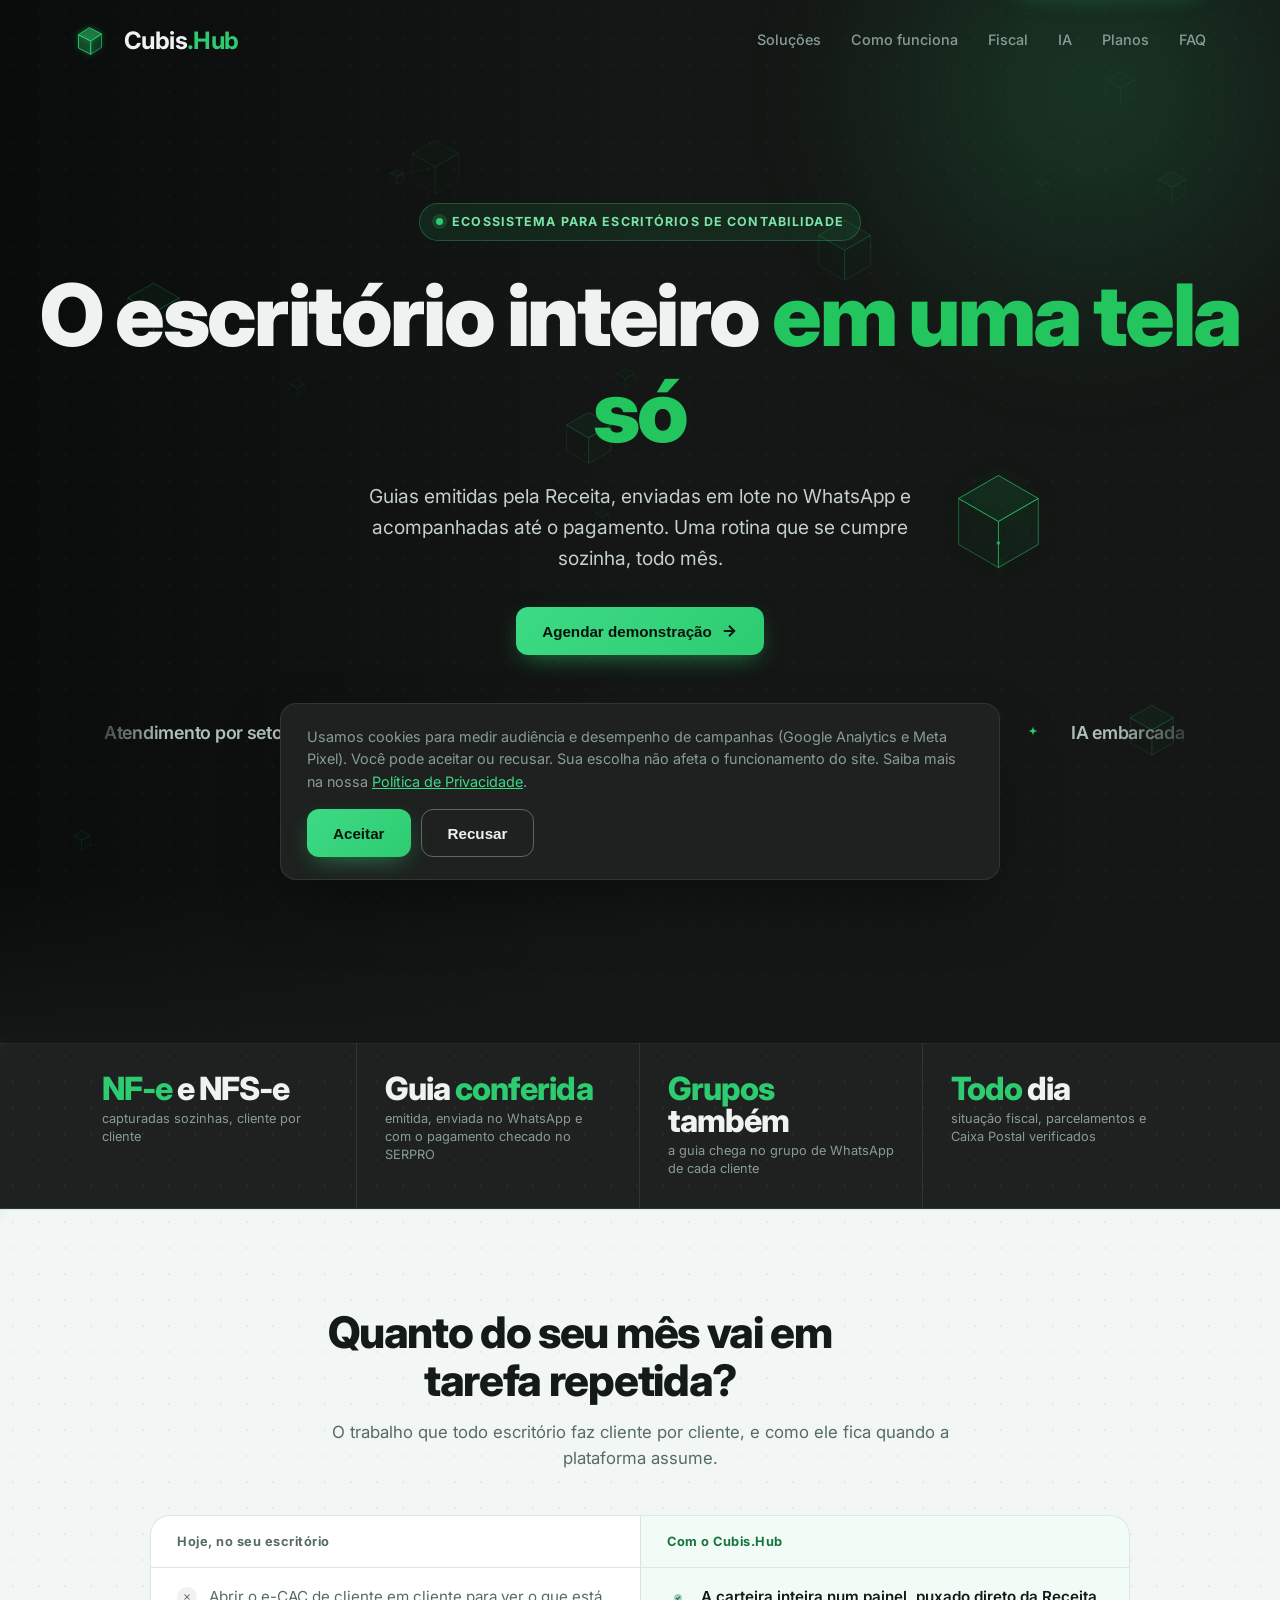
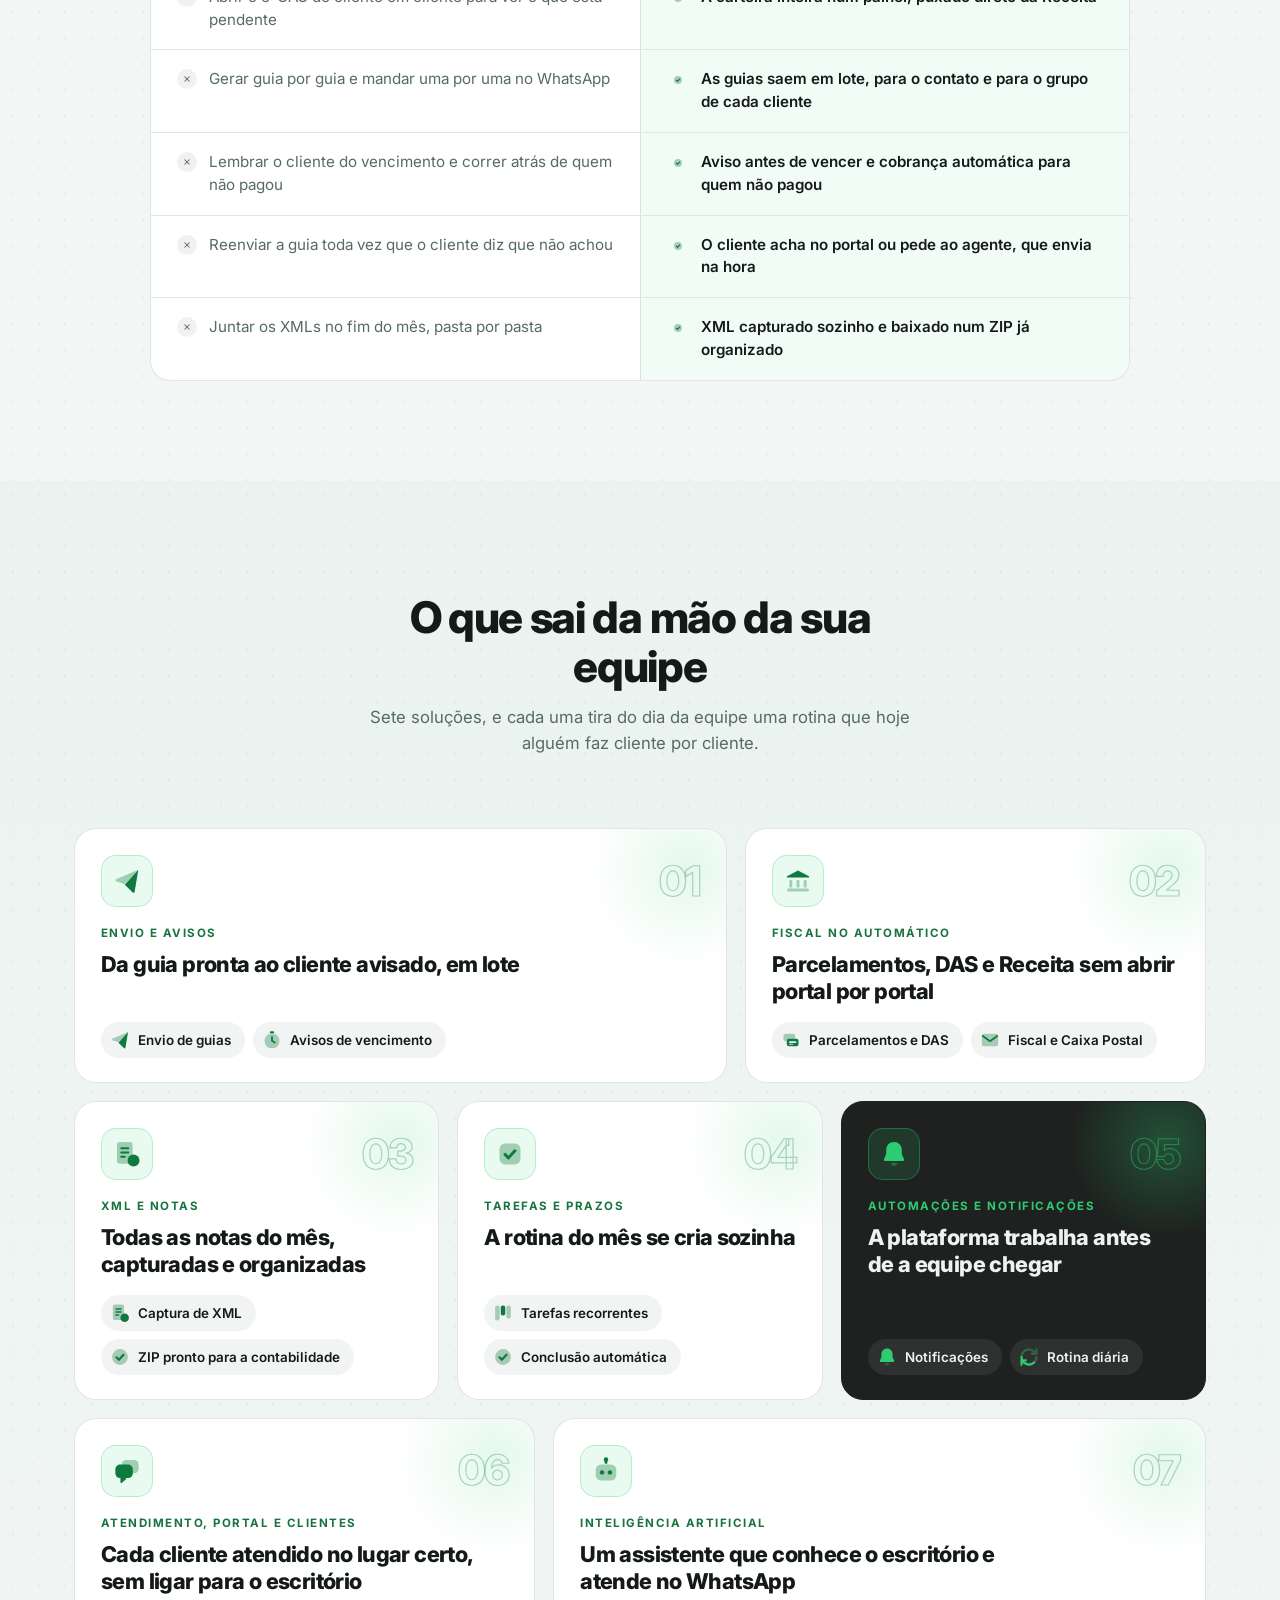
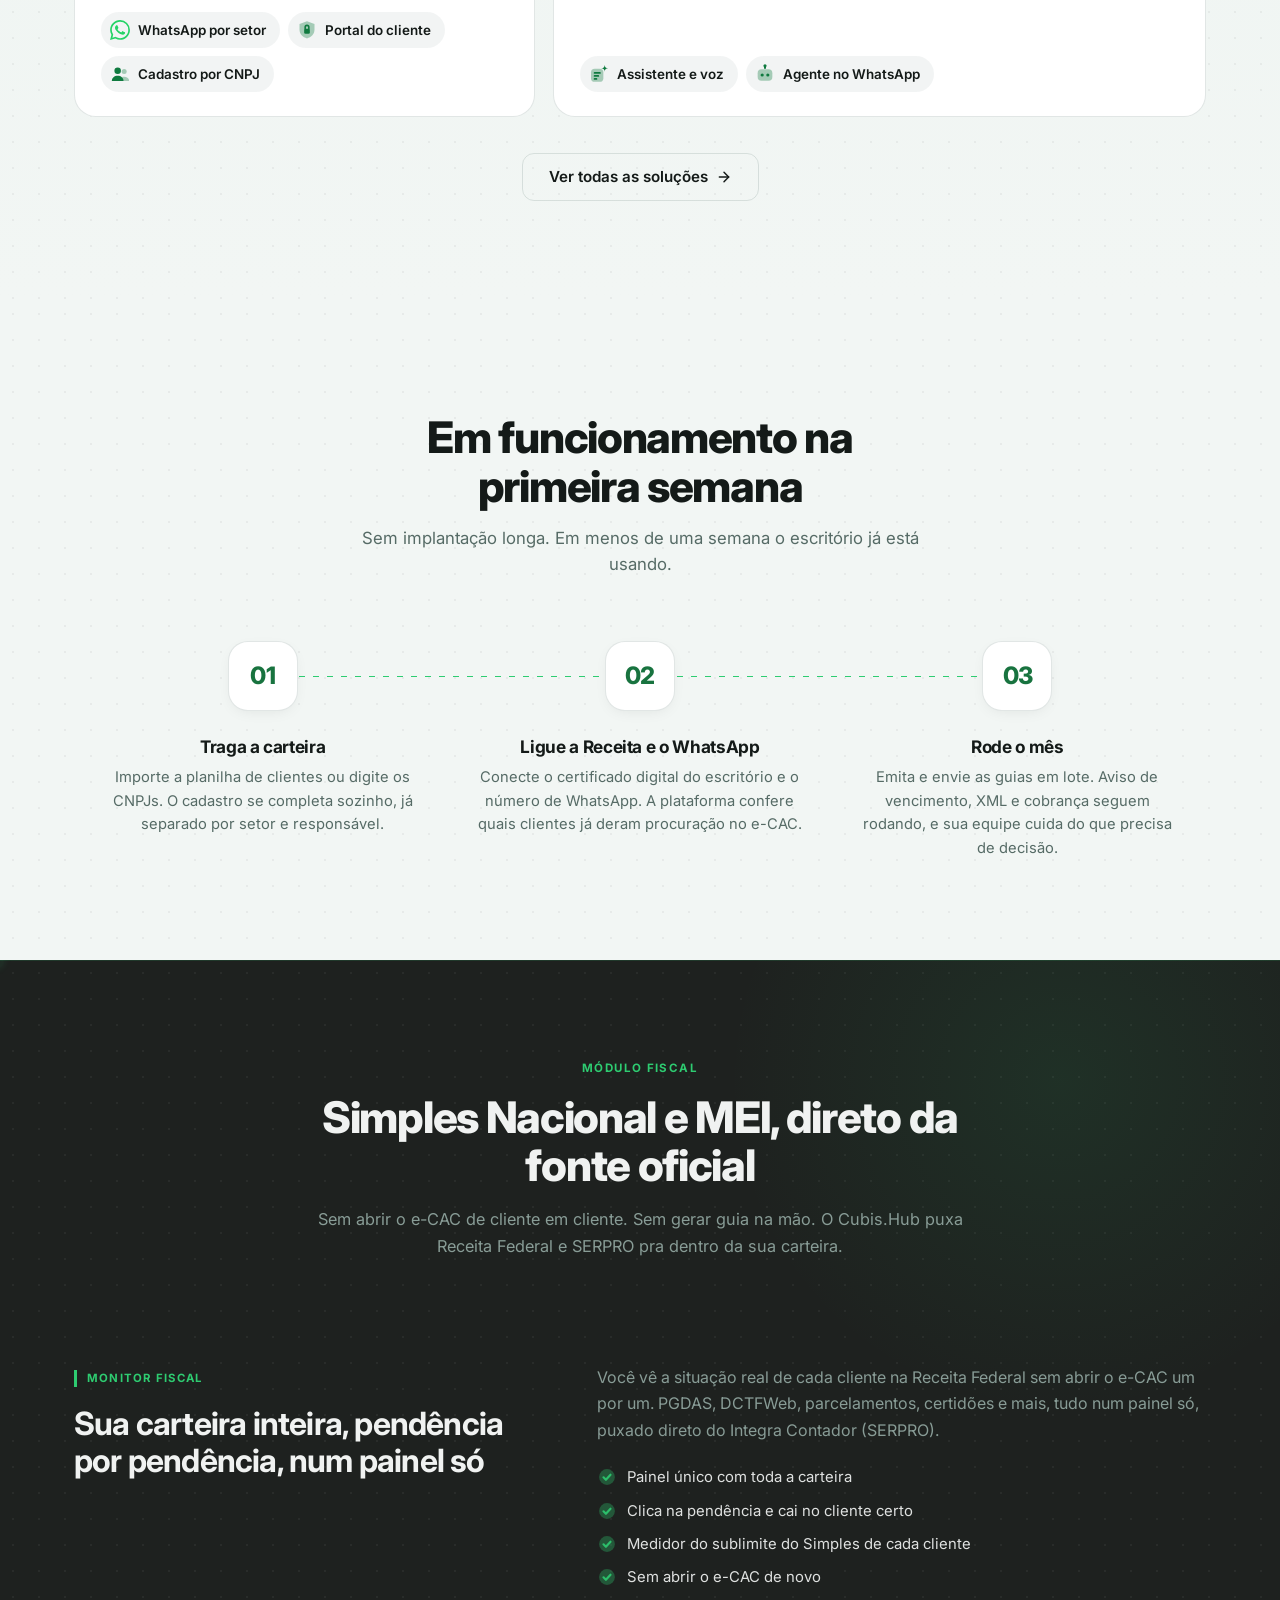
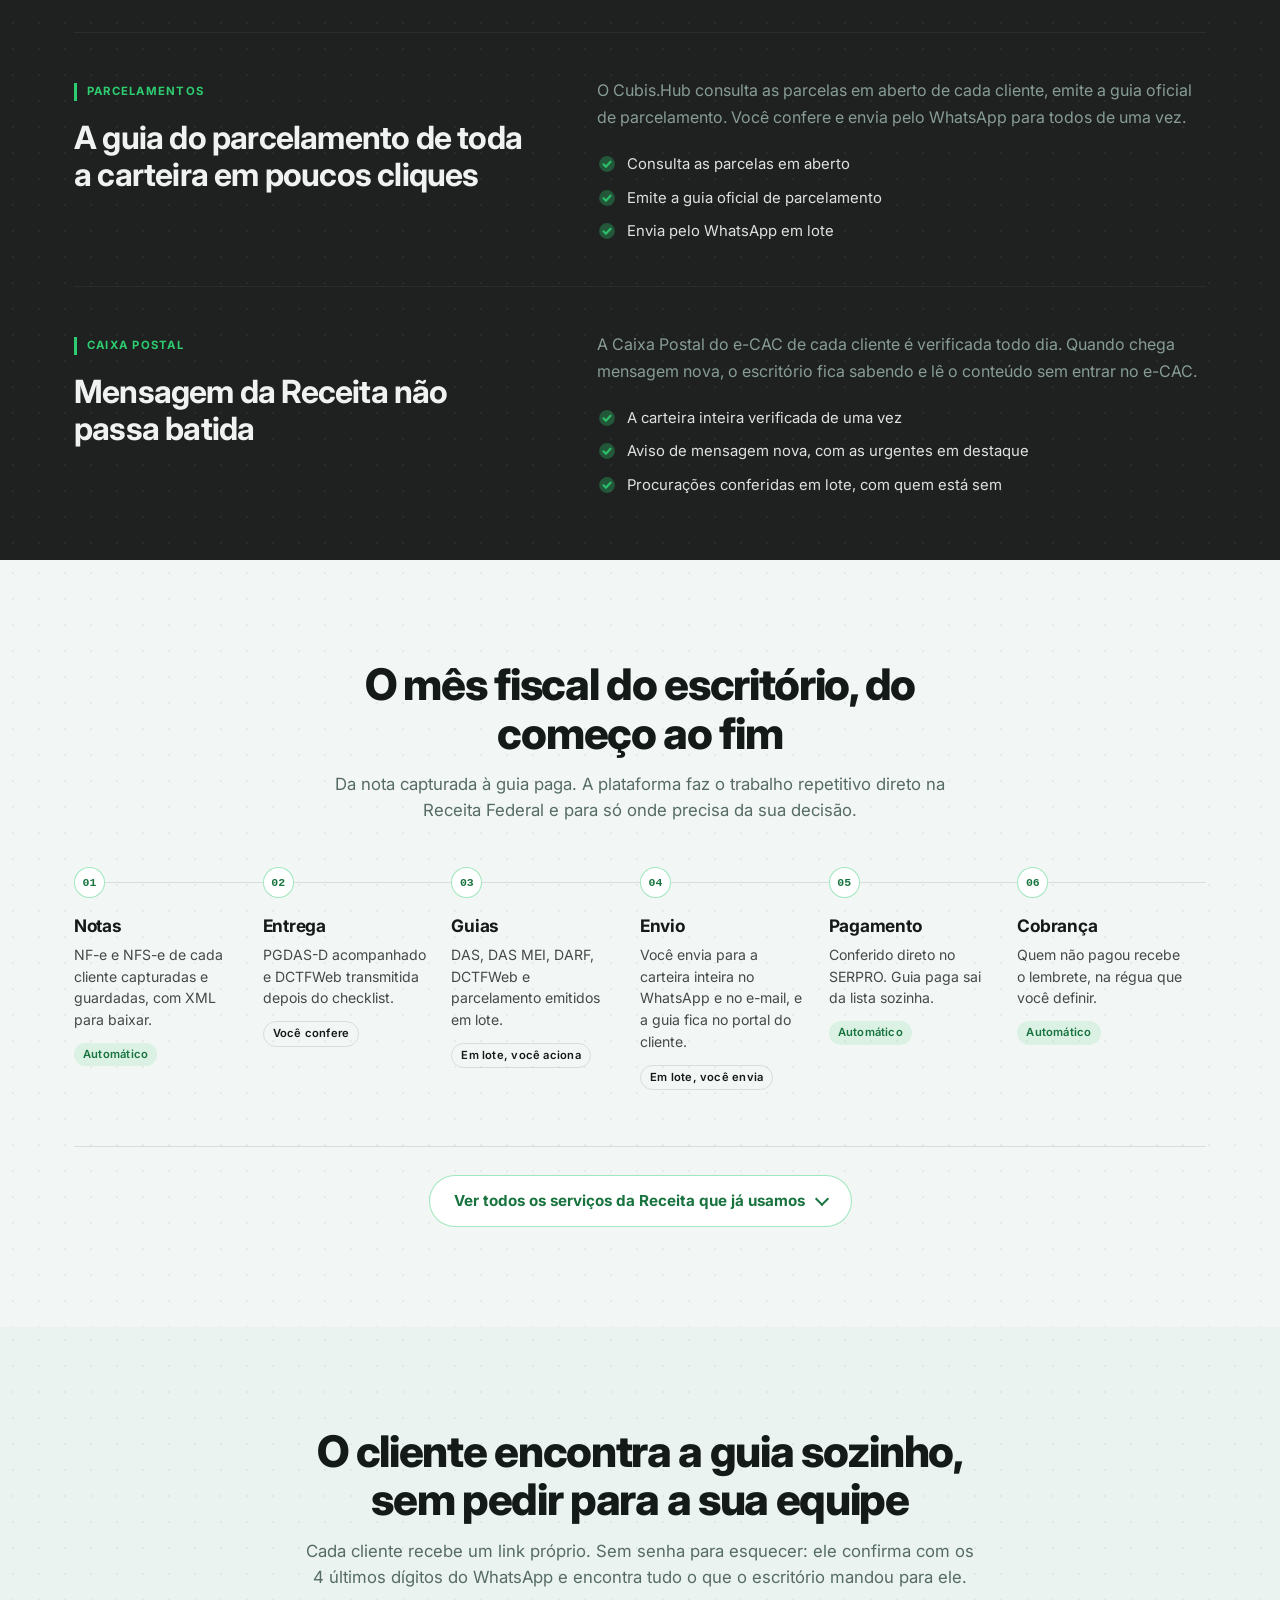
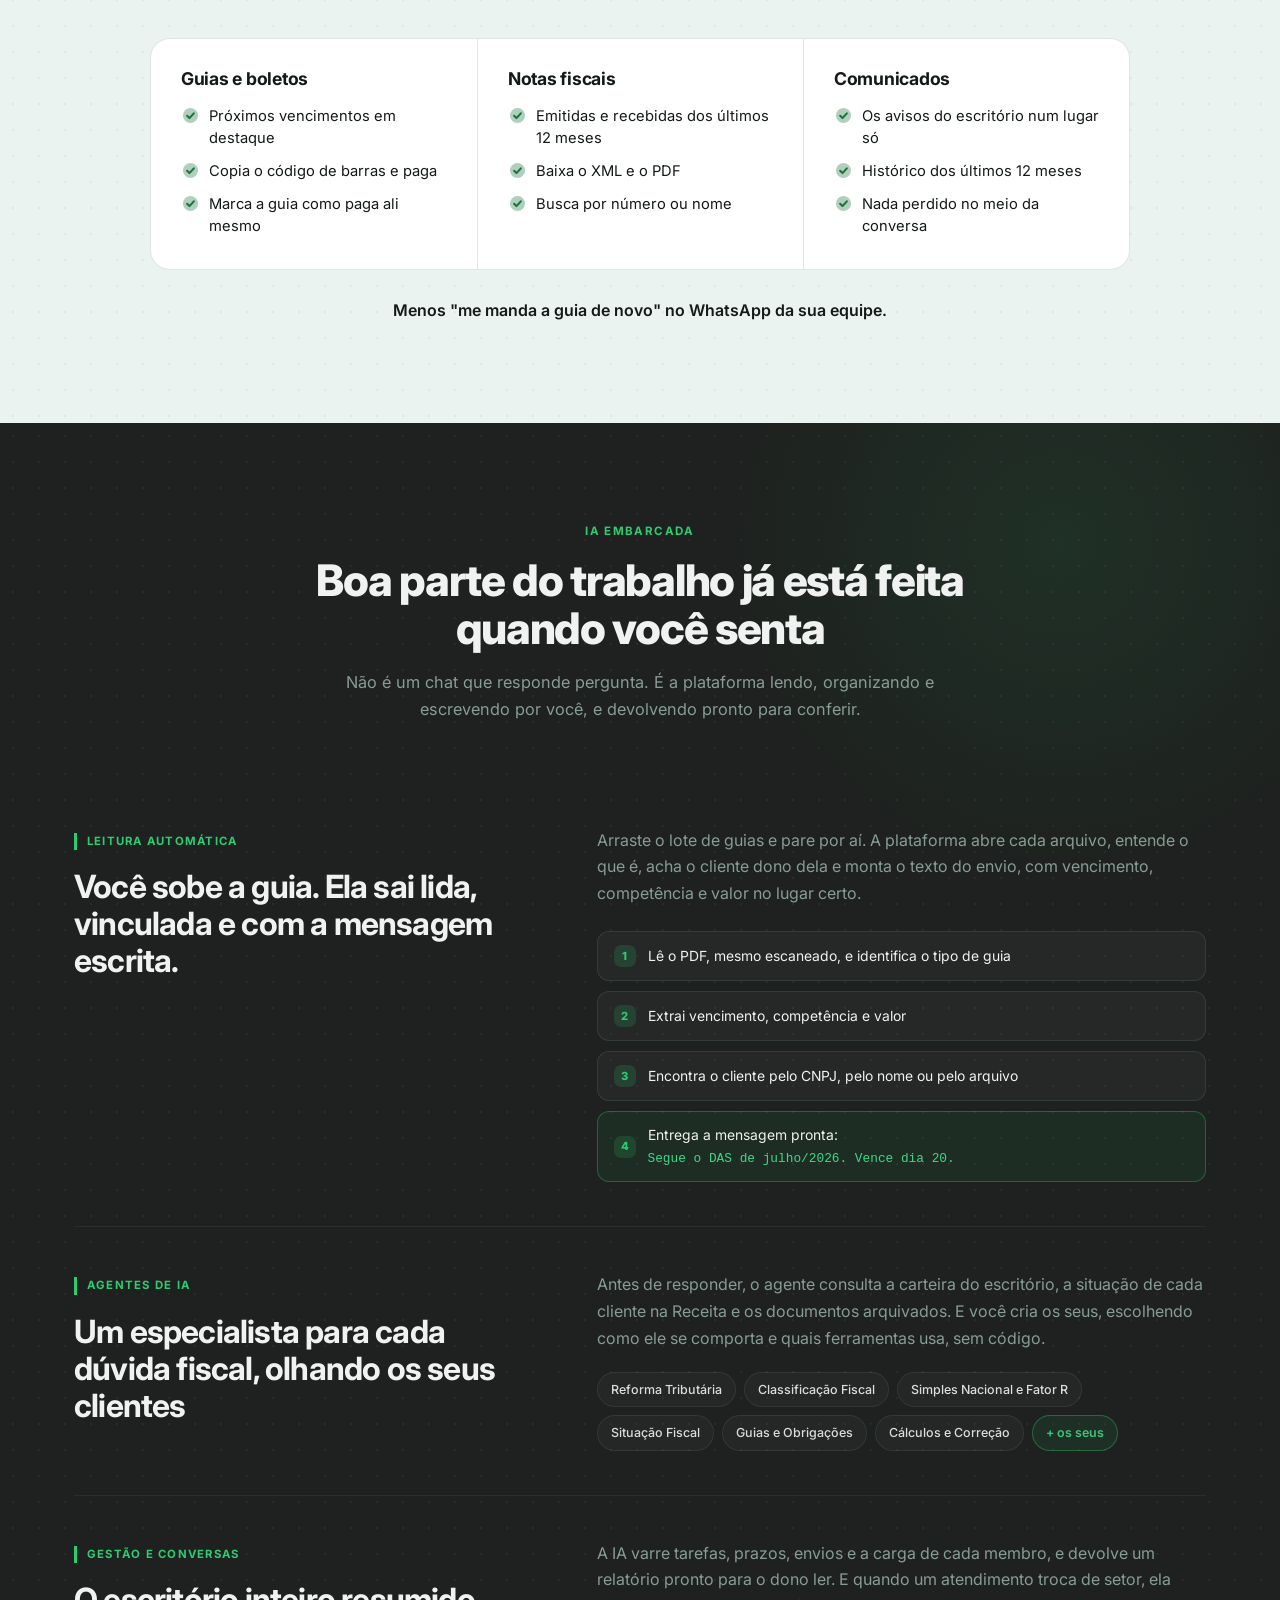
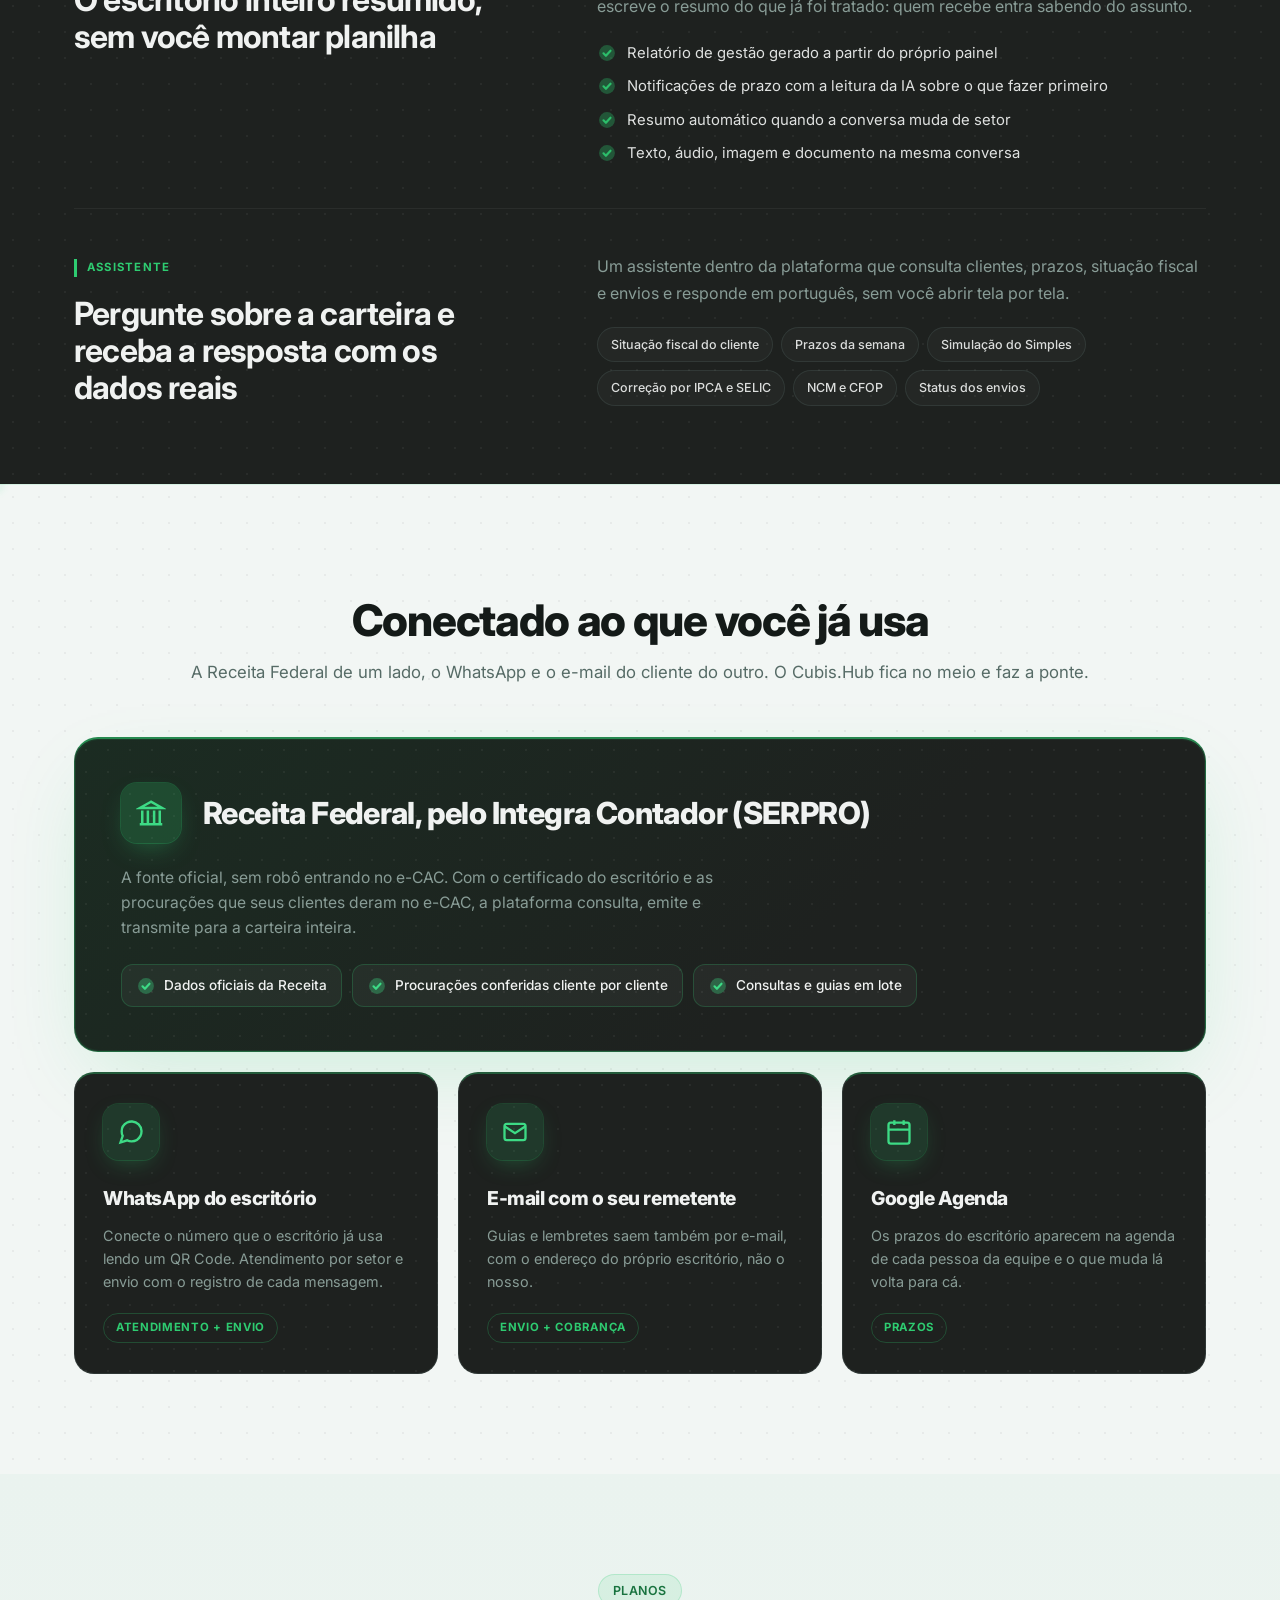
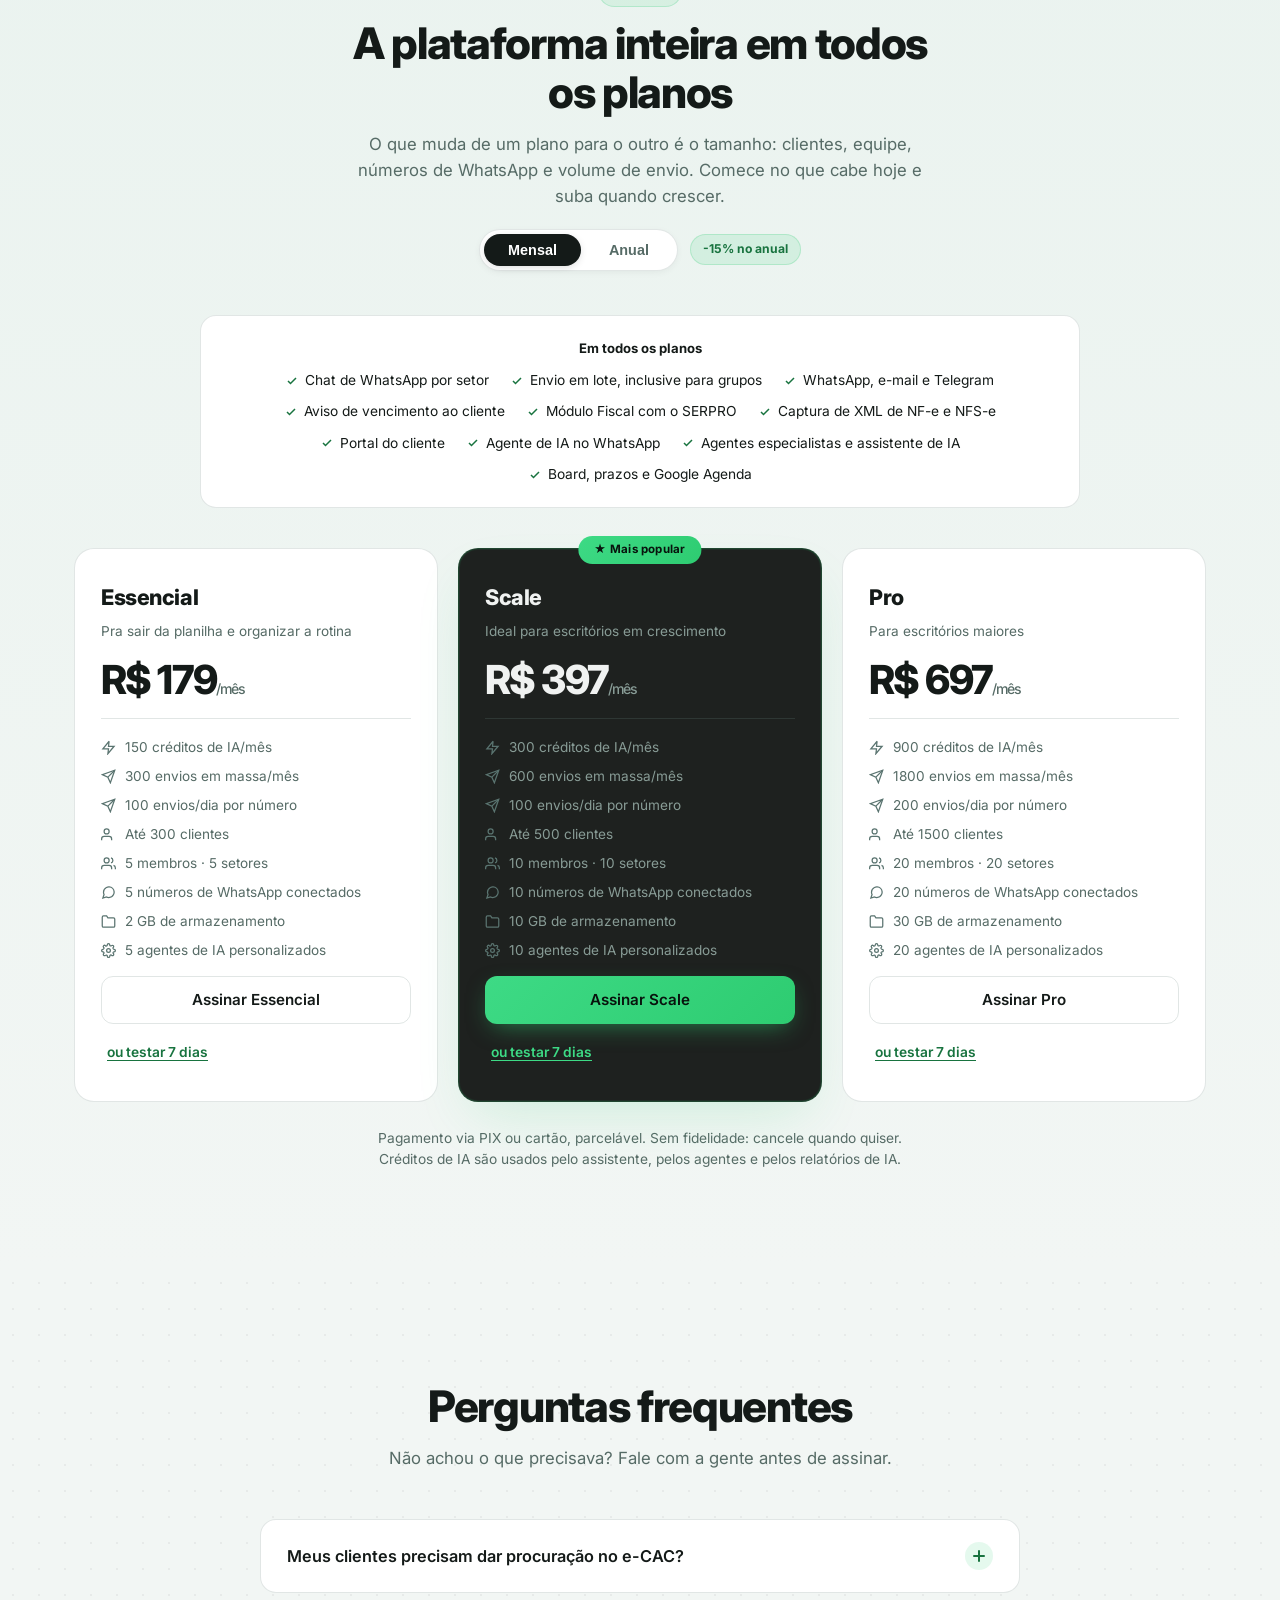
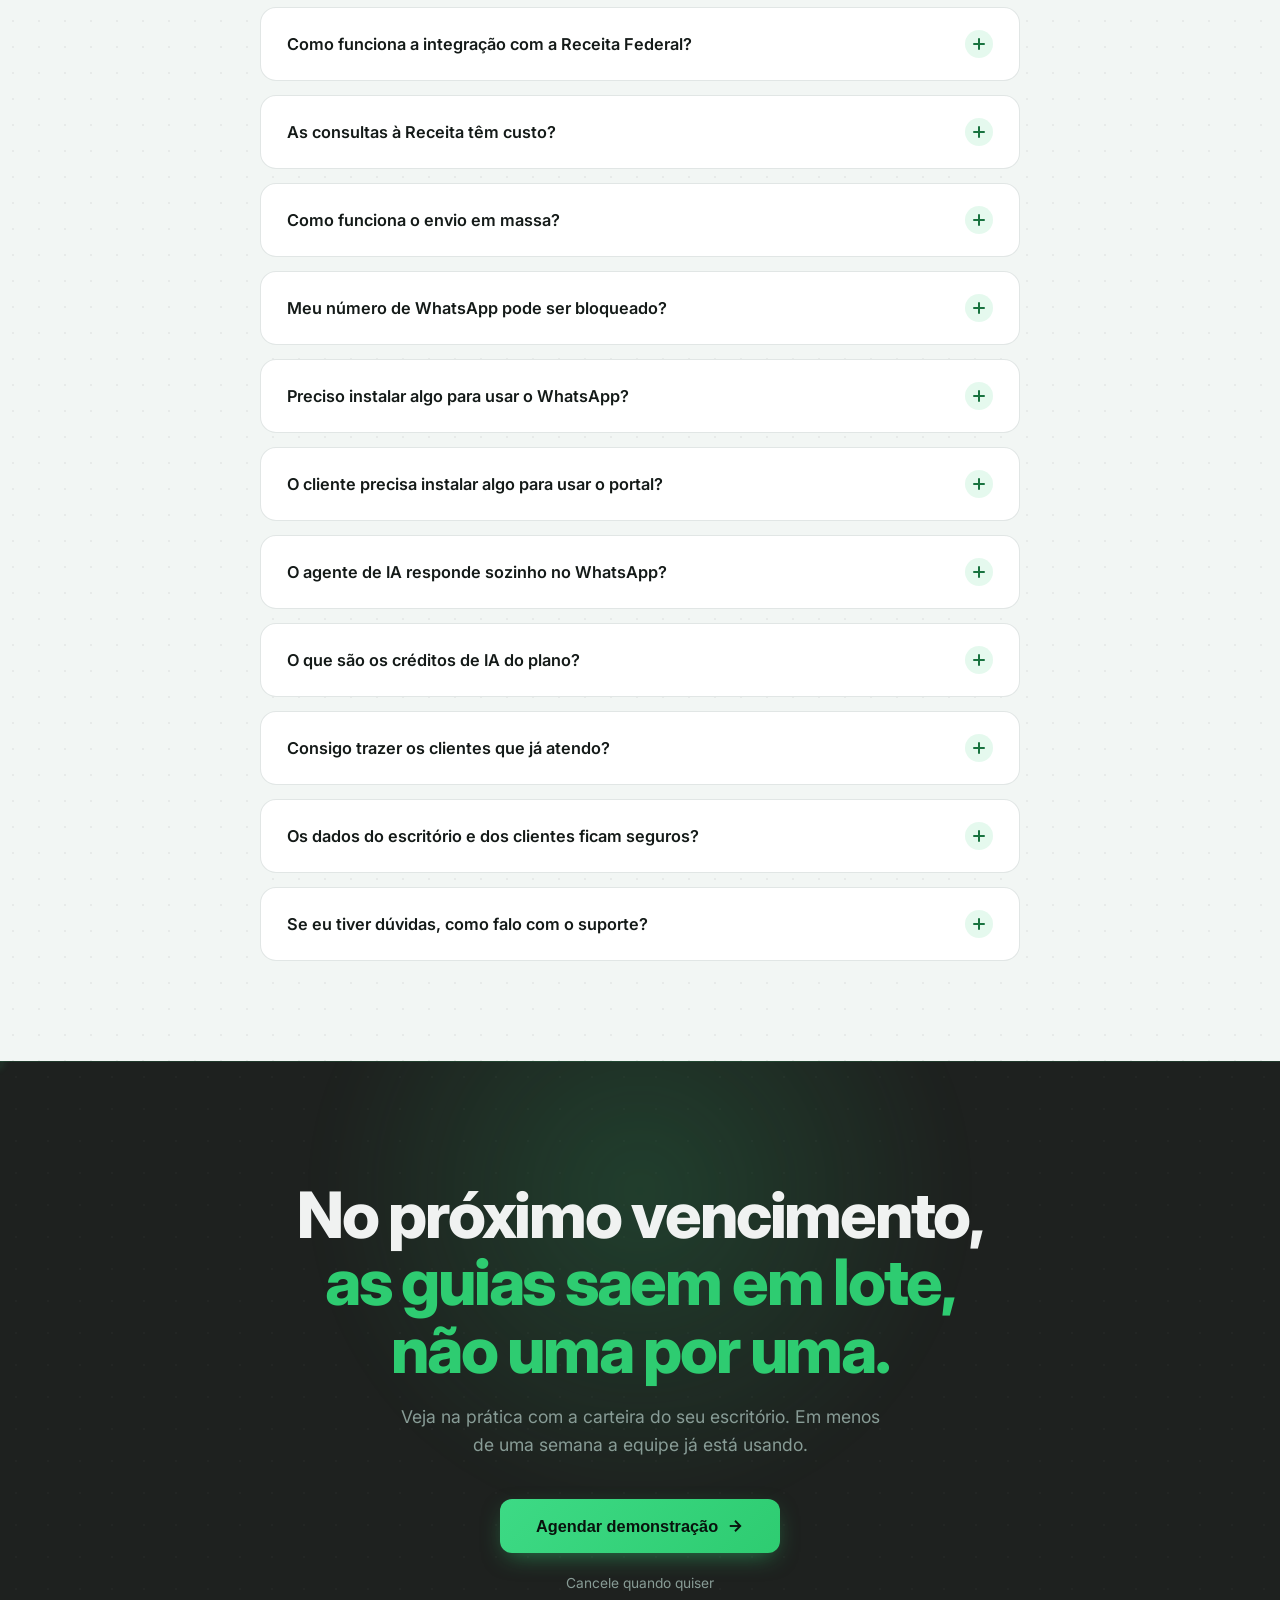
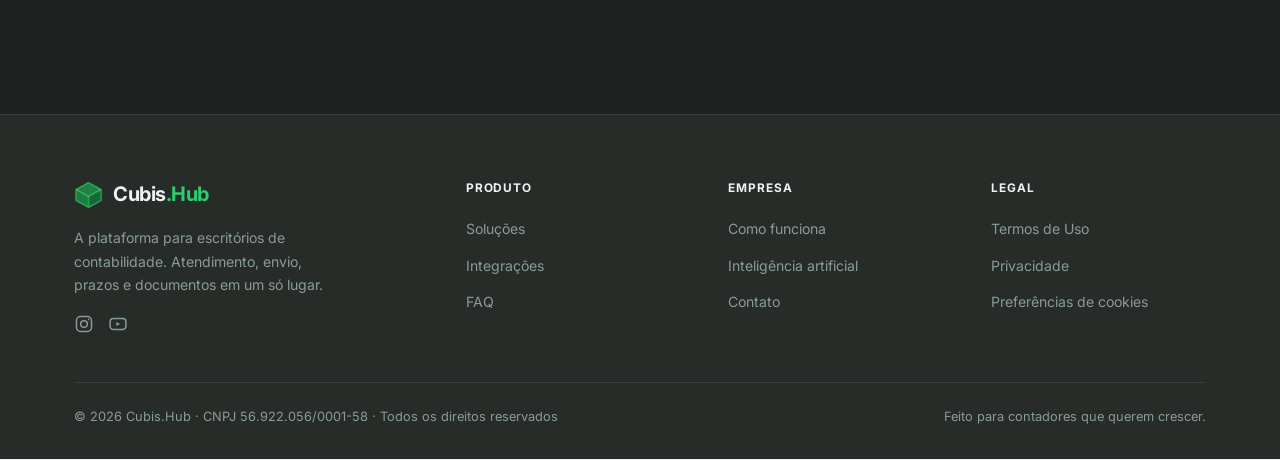
==== commit 72ce6894: "seo: titulo com 'Software para escritorio de contabilidade', sameAs (Instagram e YouTube), icone do " ====
--- a/index.html
+++ b/index.html
@@ -73,7 +73,7 @@
 
 <meta charset="UTF-8" />
 <meta name="viewport" content="width=device-width, initial-scale=1.0" />
-<title>Cubis.Hub | O escritório contábil inteiro em uma tela só</title>
+<title>Cubis.Hub | Software para escritório de contabilidade</title>
 <meta name="description" content="Guias emitidas pelo SERPRO e enviadas em lote no WhatsApp, inclusive nos grupos dos clientes. Aviso de vencimento, XML, portal do cliente e agentes de IA para escritórios de contabilidade." />
 <link rel="canonical" href="https://cubishub.com.br/" />
 <meta name="google-site-verification" content="qyxFXVbZ046ZMRCxJ17a0ruOamdpgJodCg41jpuW8jw" />
@@ -82,14 +82,14 @@
 <meta property="og:type" content="website" />
 <meta property="og:site_name" content="Cubis.Hub" />
 <meta property="og:url" content="https://cubishub.com.br/" />
-<meta property="og:title" content="Cubis.Hub | O escritório contábil inteiro em uma tela só" />
+<meta property="og:title" content="Cubis.Hub | Software para escritório de contabilidade" />
 <meta property="og:description" content="Guias do SERPRO enviadas em lote no WhatsApp, inclusive nos grupos dos clientes. Aviso de vencimento, XML, portal do cliente e agentes de IA para o seu escritório contábil." />
 <meta property="og:image" content="https://cubishub.com.br/assets/og-image.png" />
 <meta property="og:image:type" content="image/png" />
 <meta property="og:image:width" content="1200" />
 <meta property="og:image:height" content="630" />
 <meta name="twitter:card" content="summary_large_image" />
-<meta name="twitter:title" content="Cubis.Hub | O escritório contábil inteiro em uma tela só" />
+<meta name="twitter:title" content="Cubis.Hub | Software para escritório de contabilidade" />
 <meta name="twitter:description" content="Guias do SERPRO enviadas em lote no WhatsApp, inclusive nos grupos dos clientes. Aviso de vencimento, XML, portal do cliente e agentes de IA para o seu escritório contábil." />
 <meta name="twitter:image" content="https://cubishub.com.br/assets/og-image.png" />
 
@@ -100,8 +100,13 @@
   "@context": "https://schema.org",
   "@type": "Organization",
   "name": "Cubis.Hub",
+  "alternateName": ["Cubis Hub", "CubisHub", "Cubis"],
   "url": "https://cubishub.com.br/",
   "logo": "https://cubishub.com.br/assets/favicon.svg",
+  "sameAs": [
+    "https://www.instagram.com/cubis.hub",
+    "https://www.youtube.com/@Cubis.Hub_official"
+  ],
   "description": "Plataforma white label de gestão contábil com atendimento por WhatsApp, envio de relatórios para a carteira de clientes do próprio escritório, prazos fiscais e documentos para escritórios de contabilidade."
 }
 </script>
@@ -1806,6 +1811,9 @@
           <a href="https://www.instagram.com/cubis.hub" target="_blank" rel="noopener noreferrer" aria-label="Instagram Cubis.Hub">
             <svg width="20" height="20" viewBox="0 0 24 24" fill="none" stroke="currentColor" stroke-width="1.8" stroke-linecap="round" stroke-linejoin="round"><rect x="3" y="3" width="18" height="18" rx="5"/><circle cx="12" cy="12" r="4"/><circle cx="17.5" cy="6.5" r="1" fill="currentColor" stroke="none"/></svg>
           </a>
+          <a href="https://www.youtube.com/@Cubis.Hub_official" target="_blank" rel="noopener noreferrer" aria-label="YouTube Cubis.Hub">
+            <svg width="20" height="20" viewBox="0 0 24 24" fill="none" stroke="currentColor" stroke-width="1.8" stroke-linecap="round" stroke-linejoin="round"><rect x="2.5" y="5.5" width="19" height="13" rx="4"/><path d="M10 9.5v5l4.5-2.5z" fill="currentColor" stroke="none"/></svg>
+          </a>
         </div>
       </div>
       <div class="foot-col">
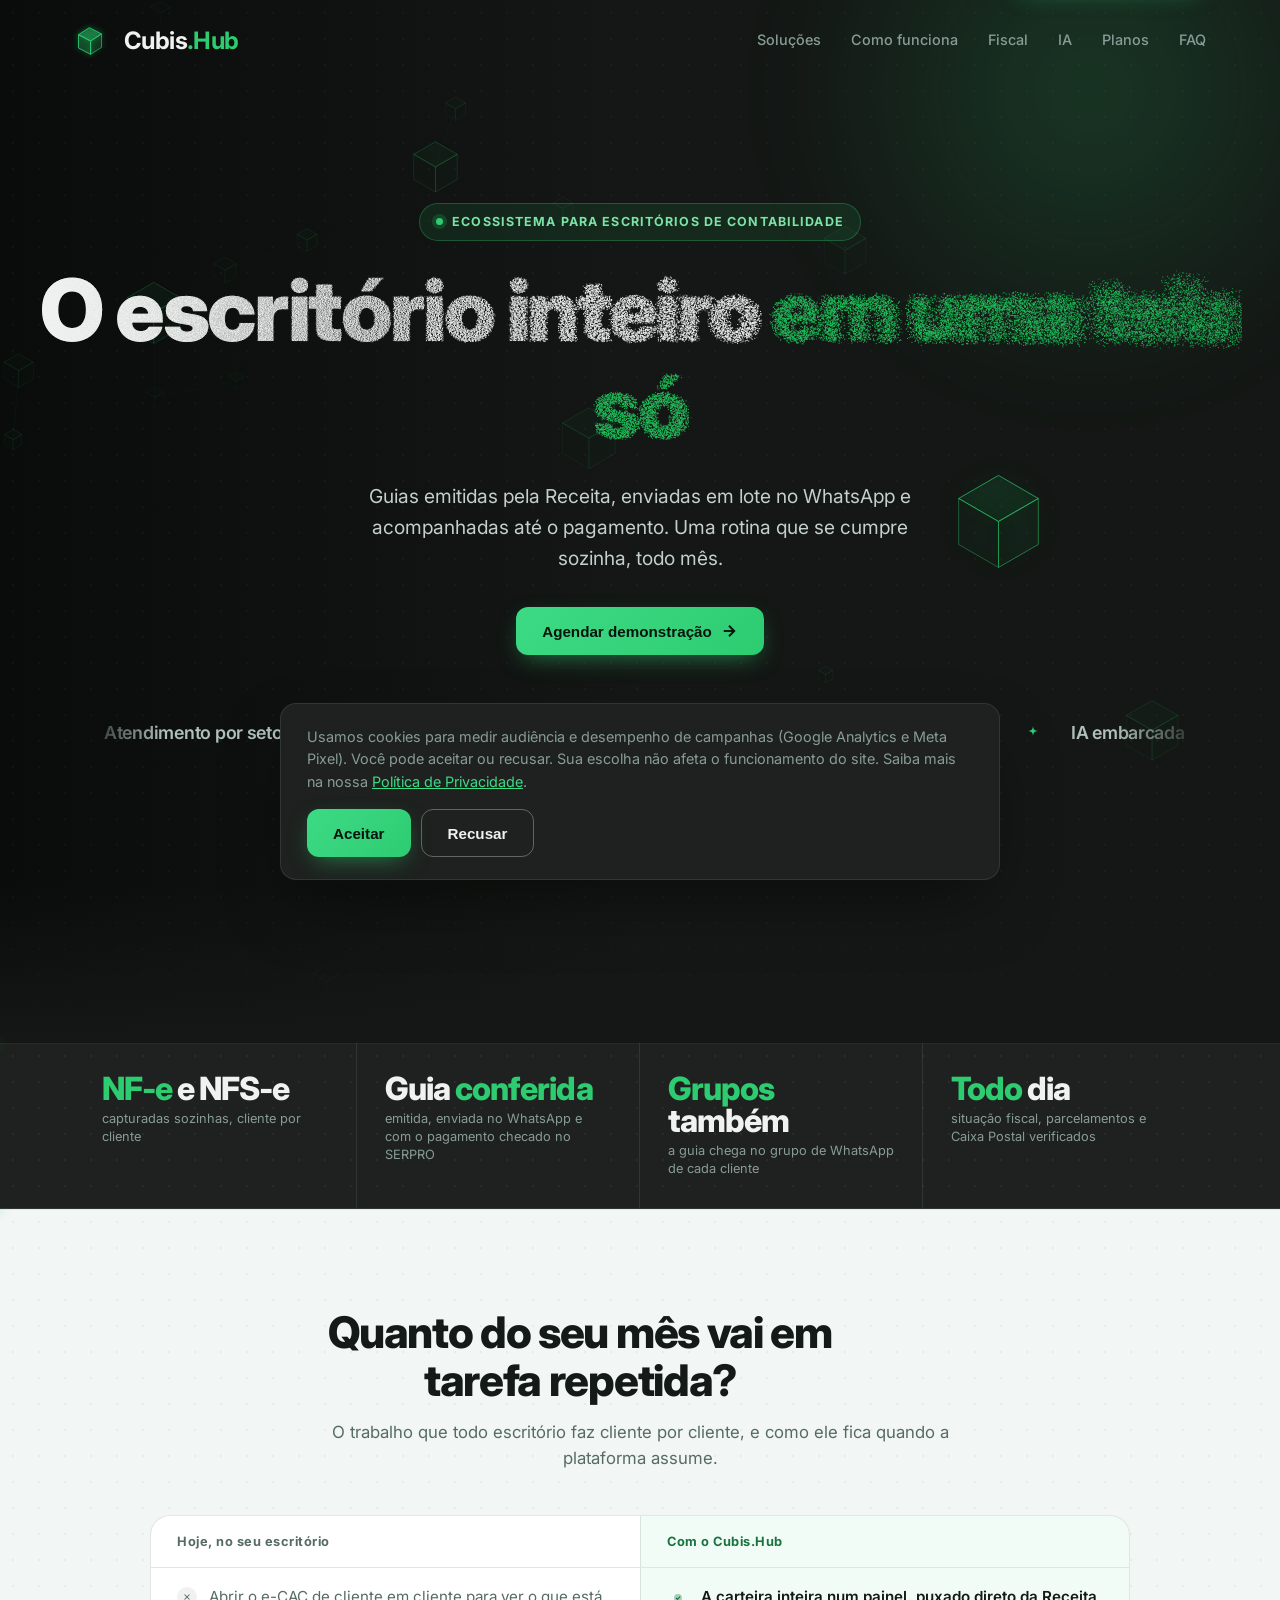
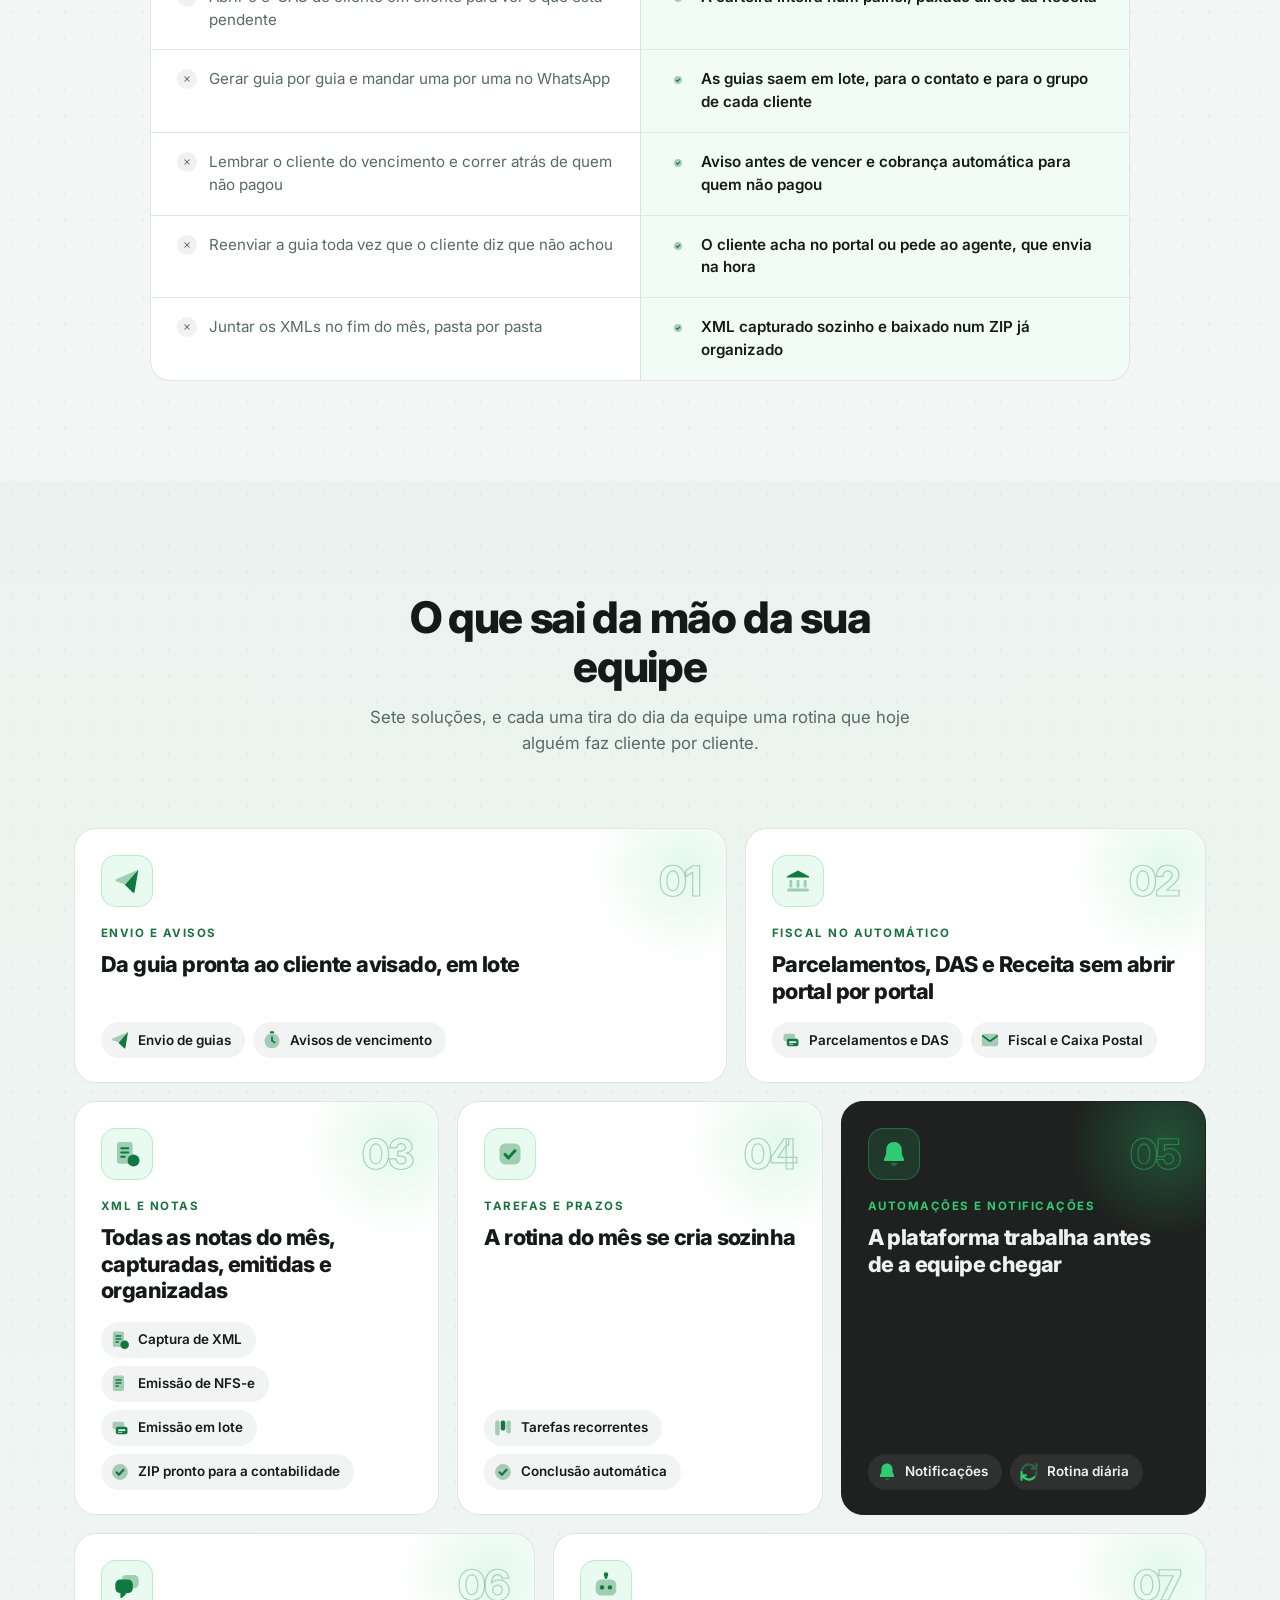
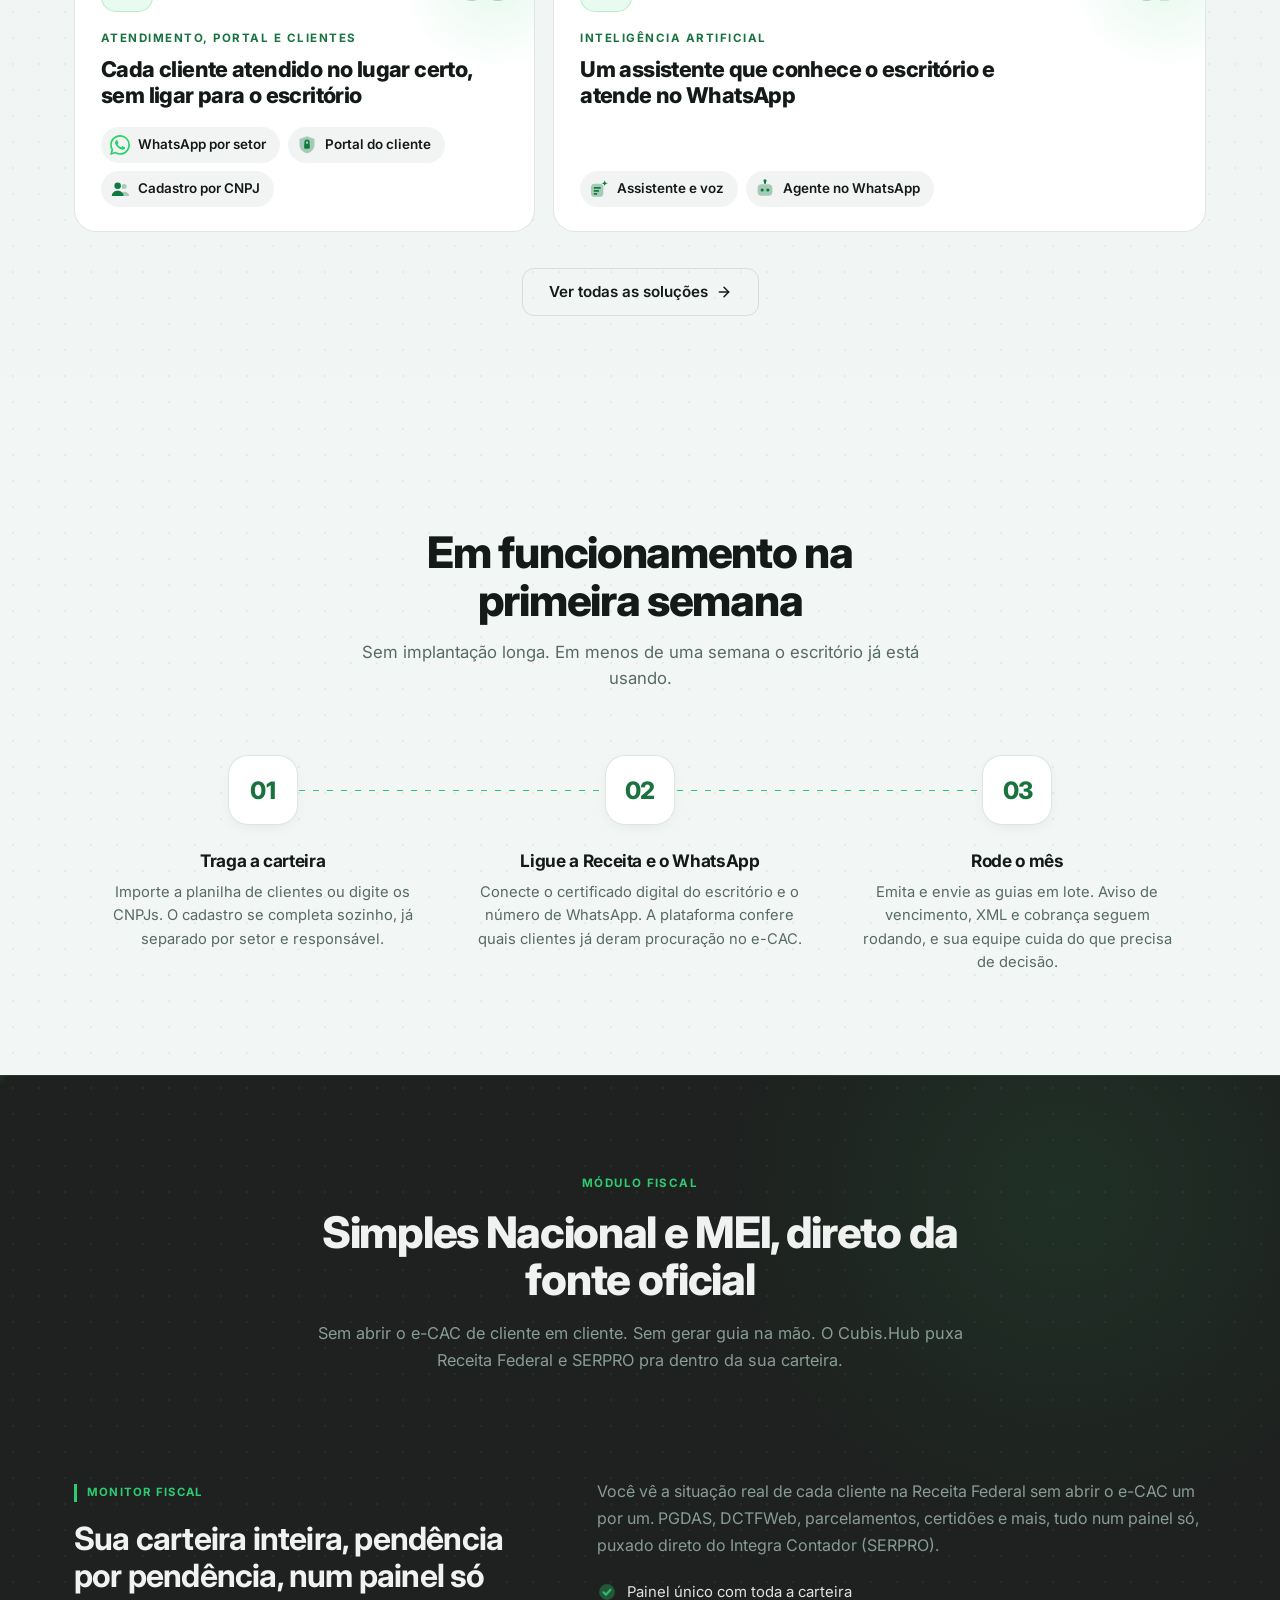
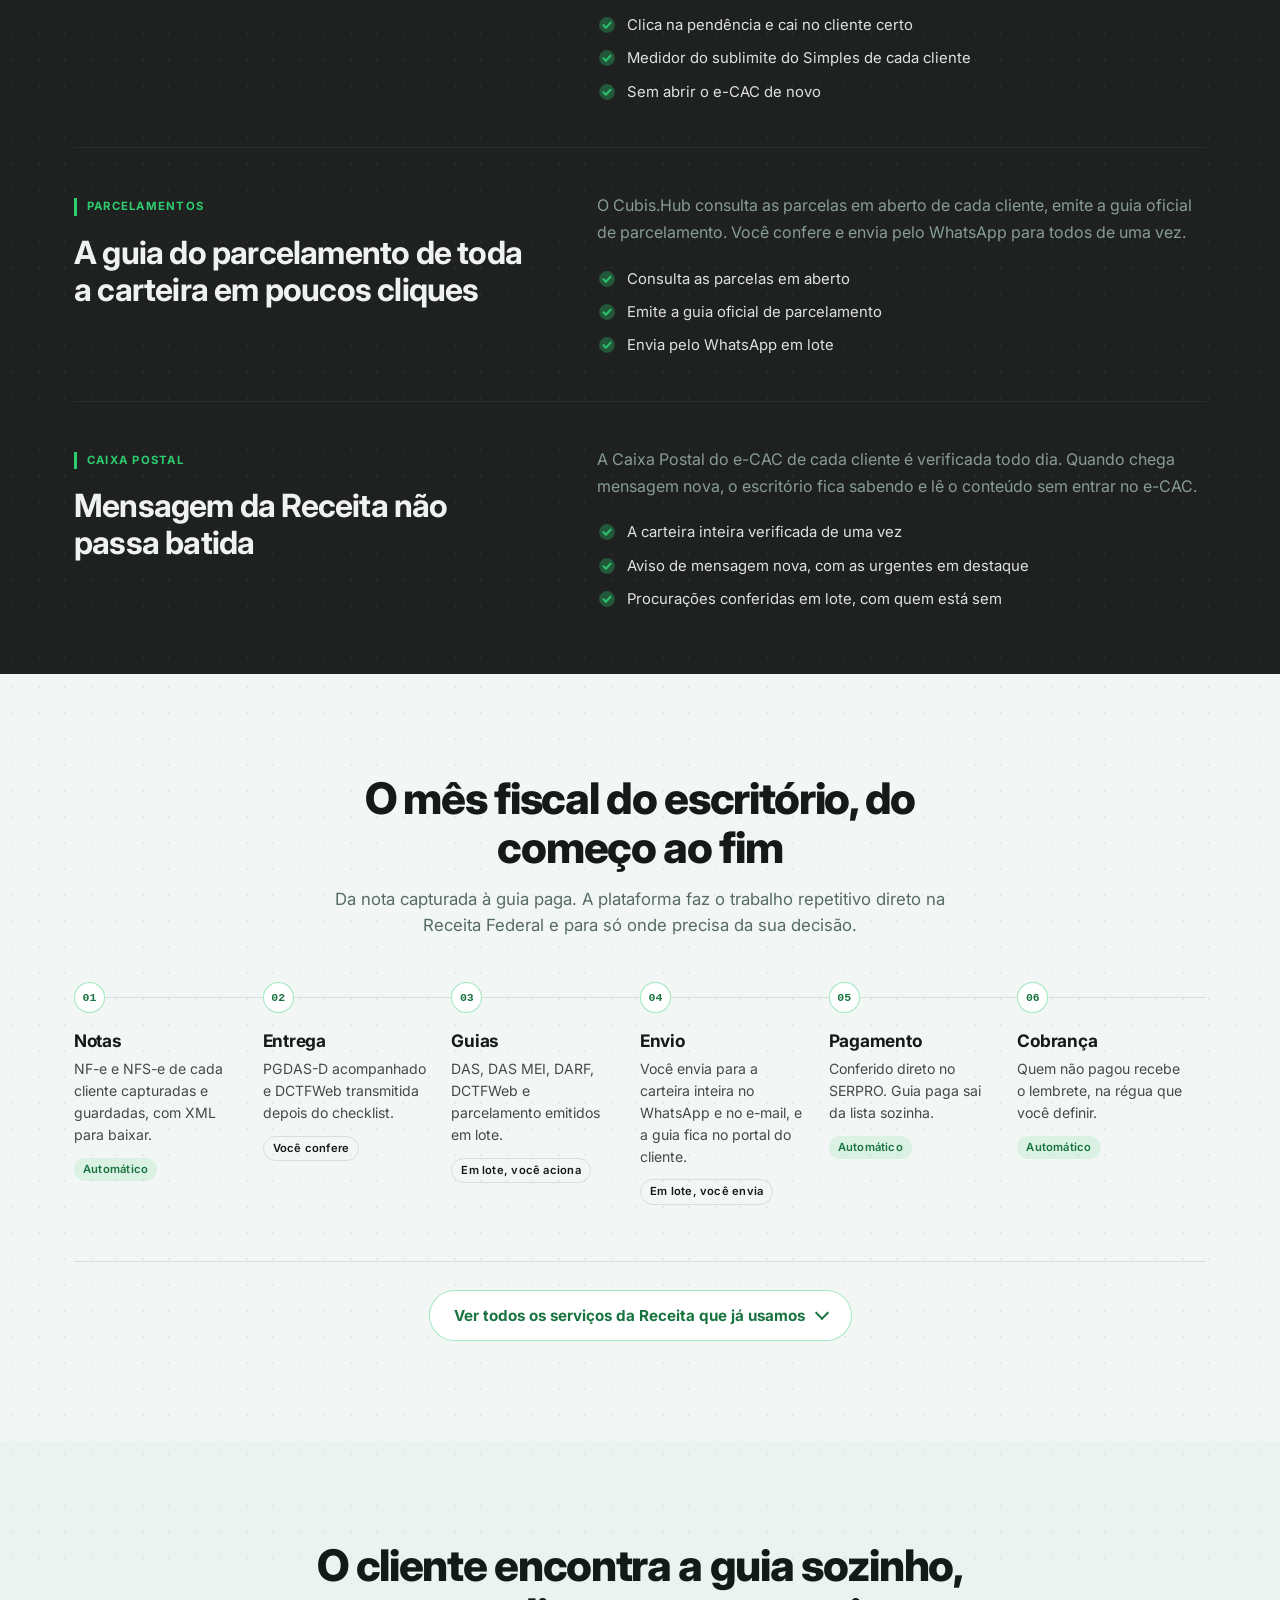
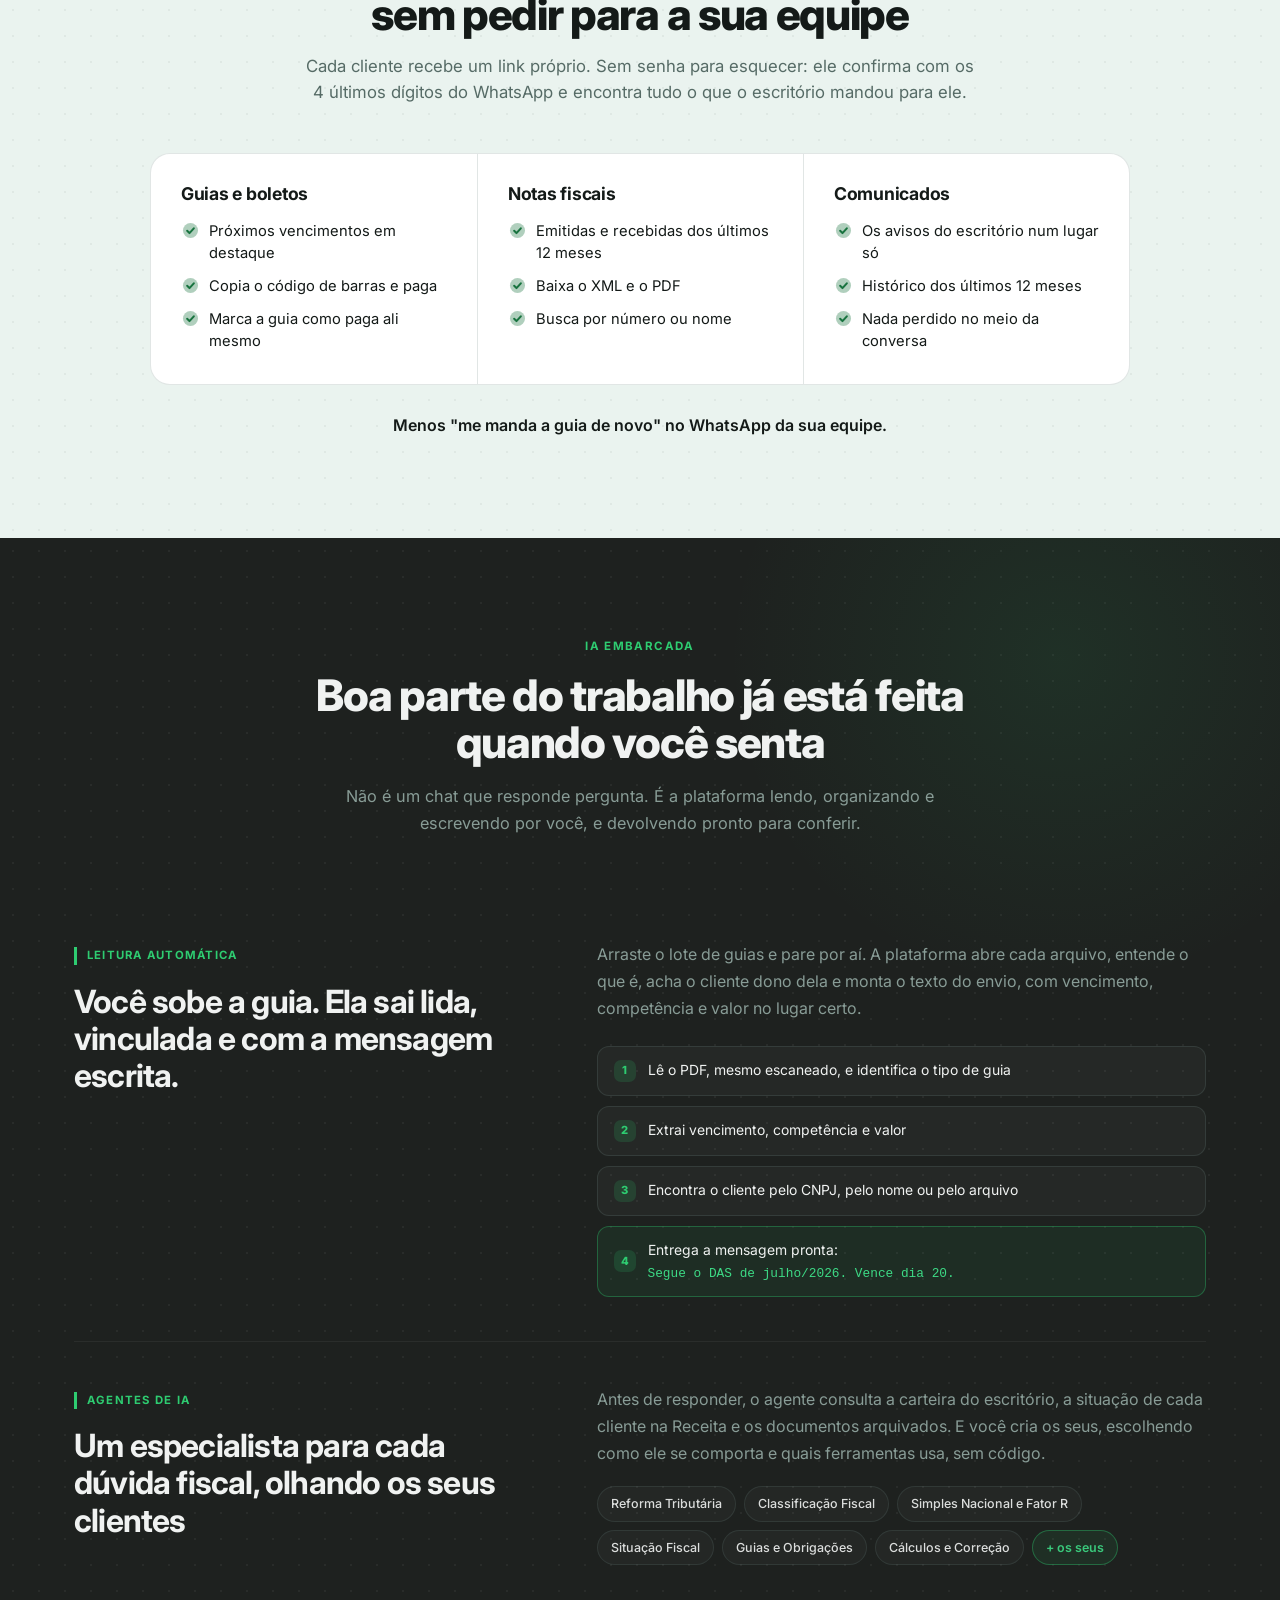
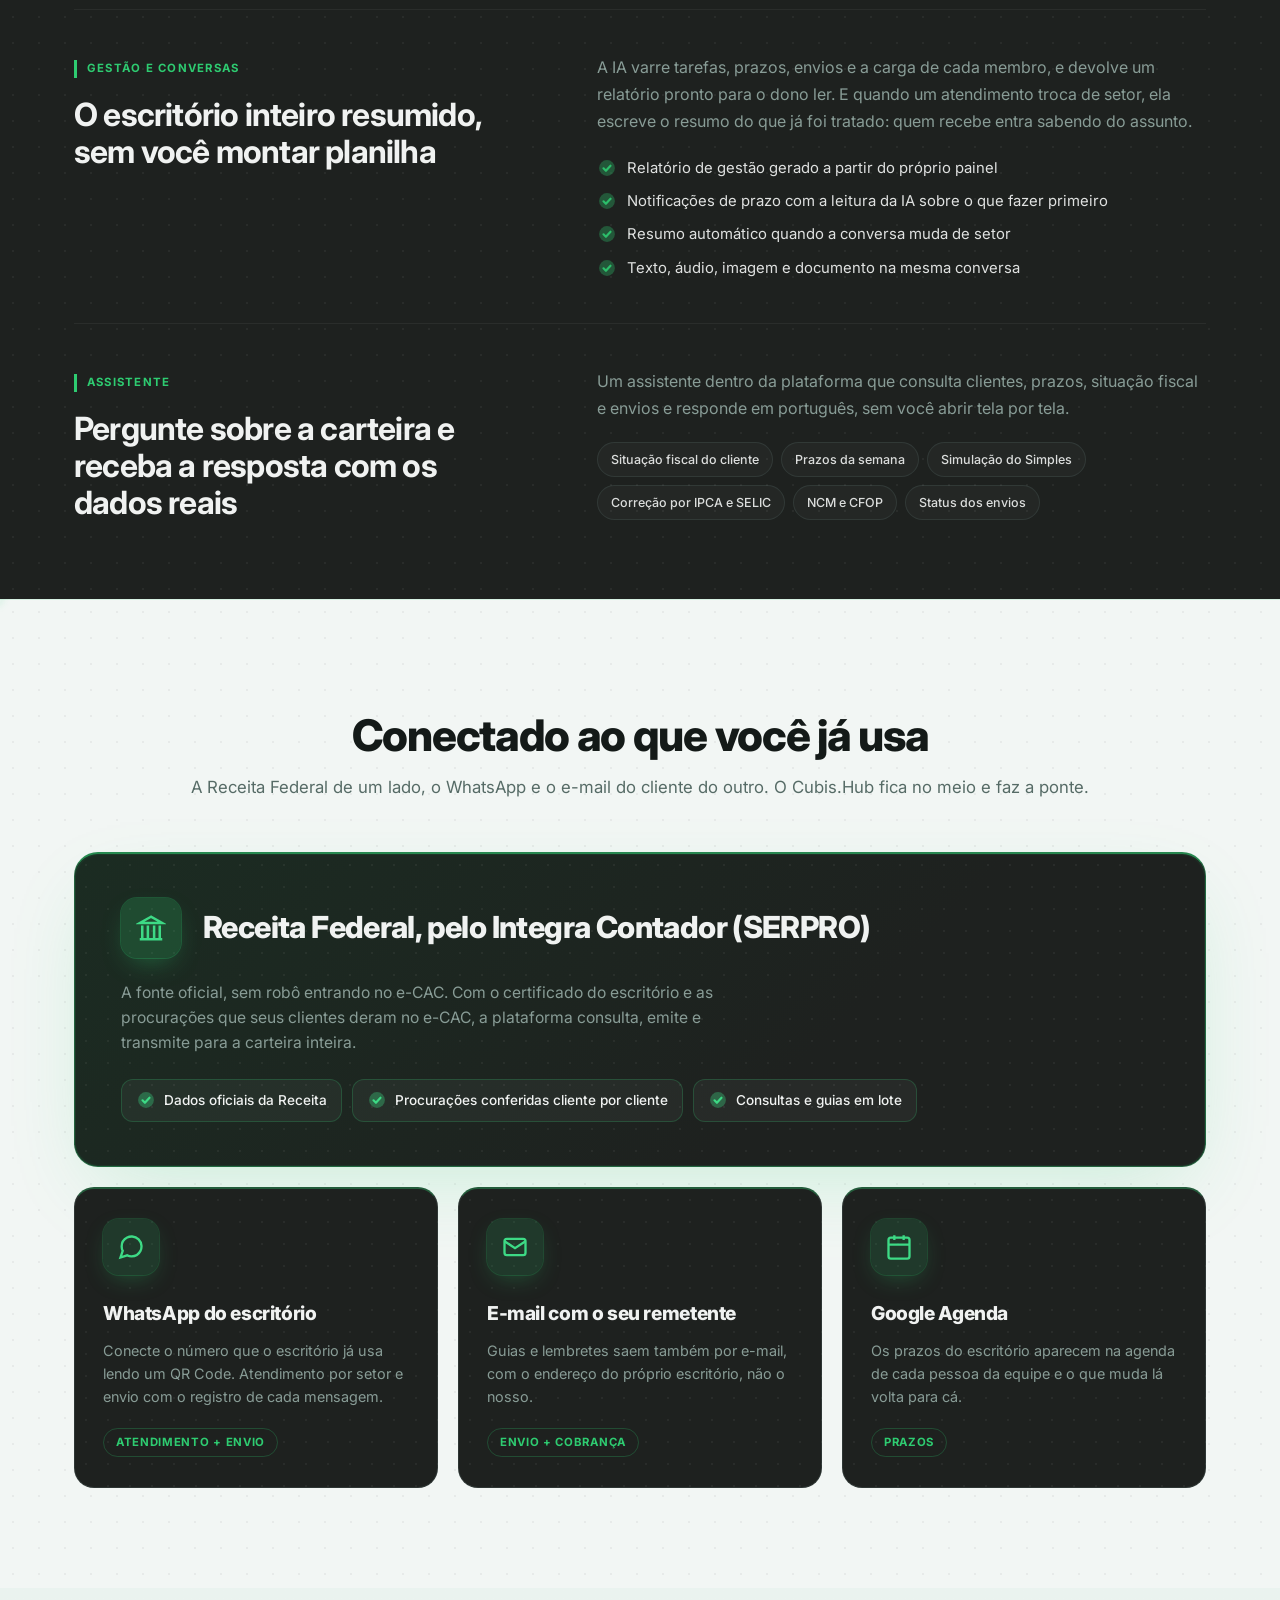
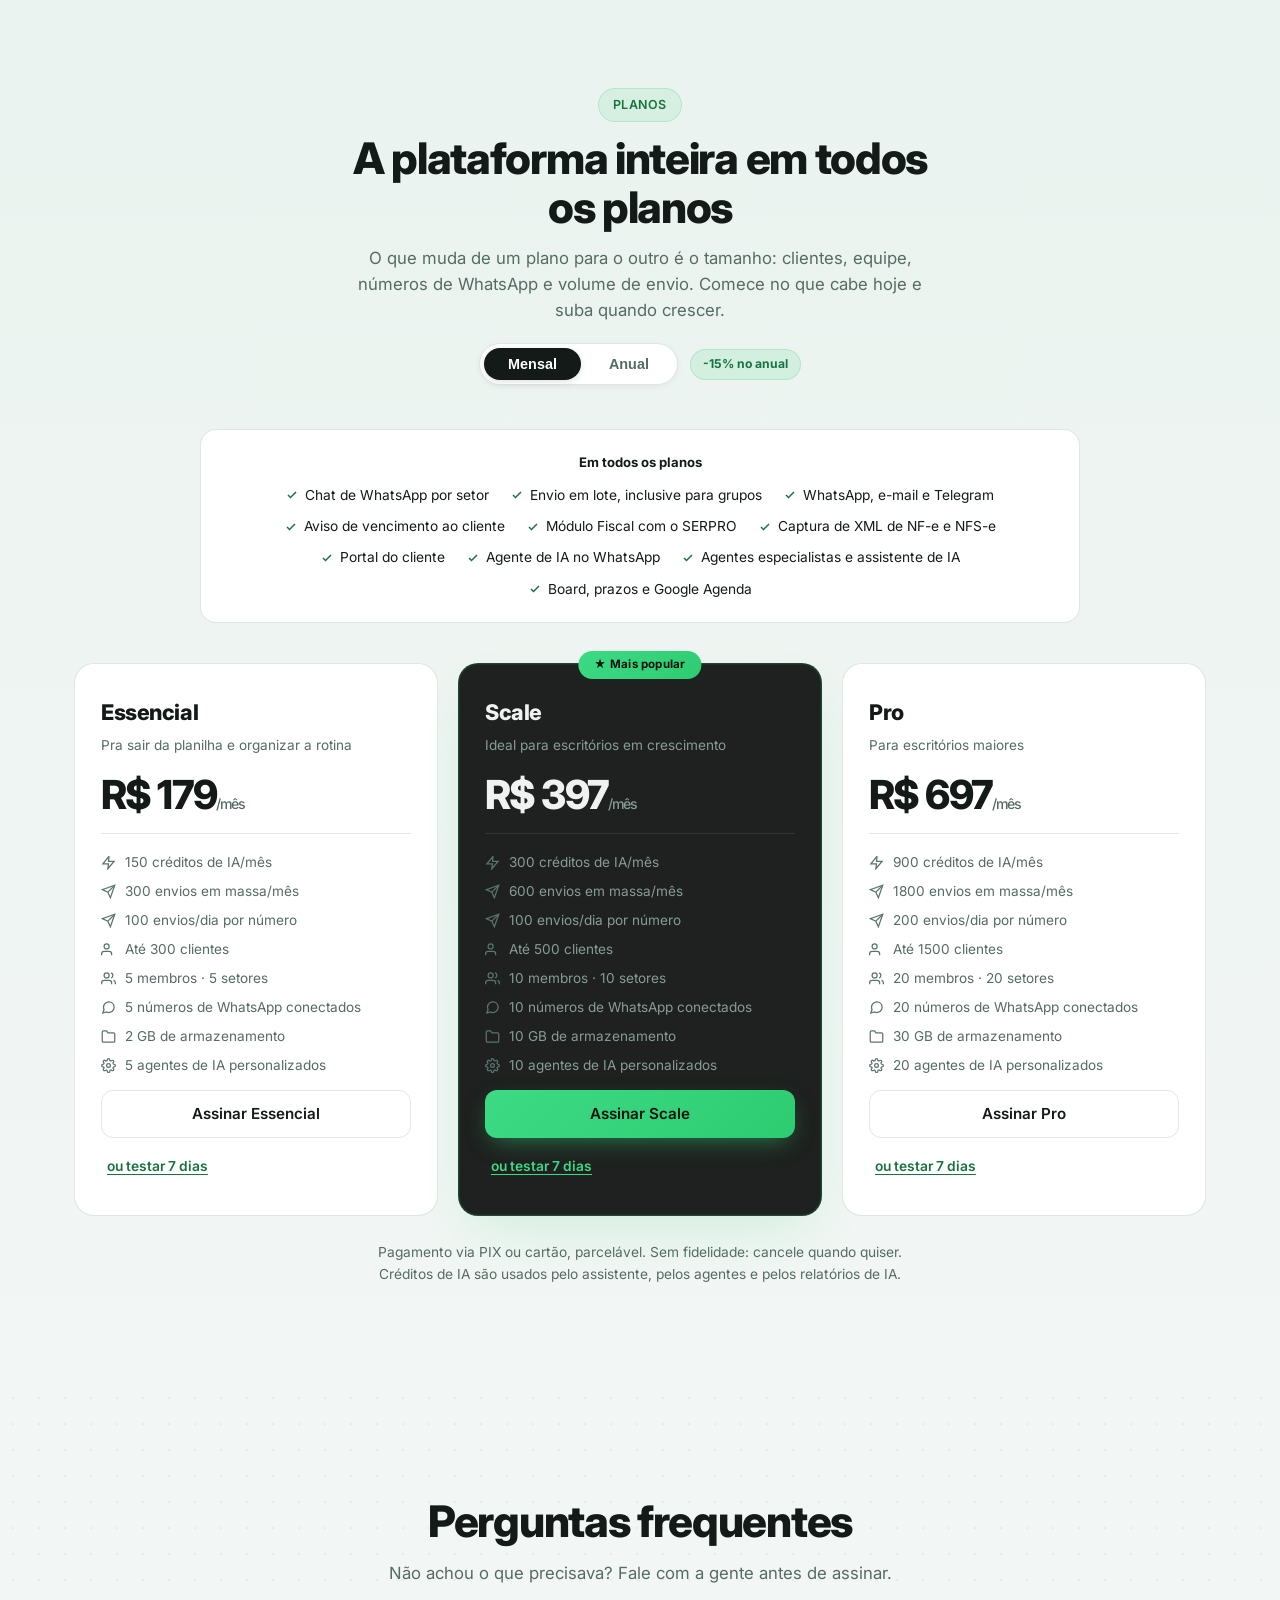
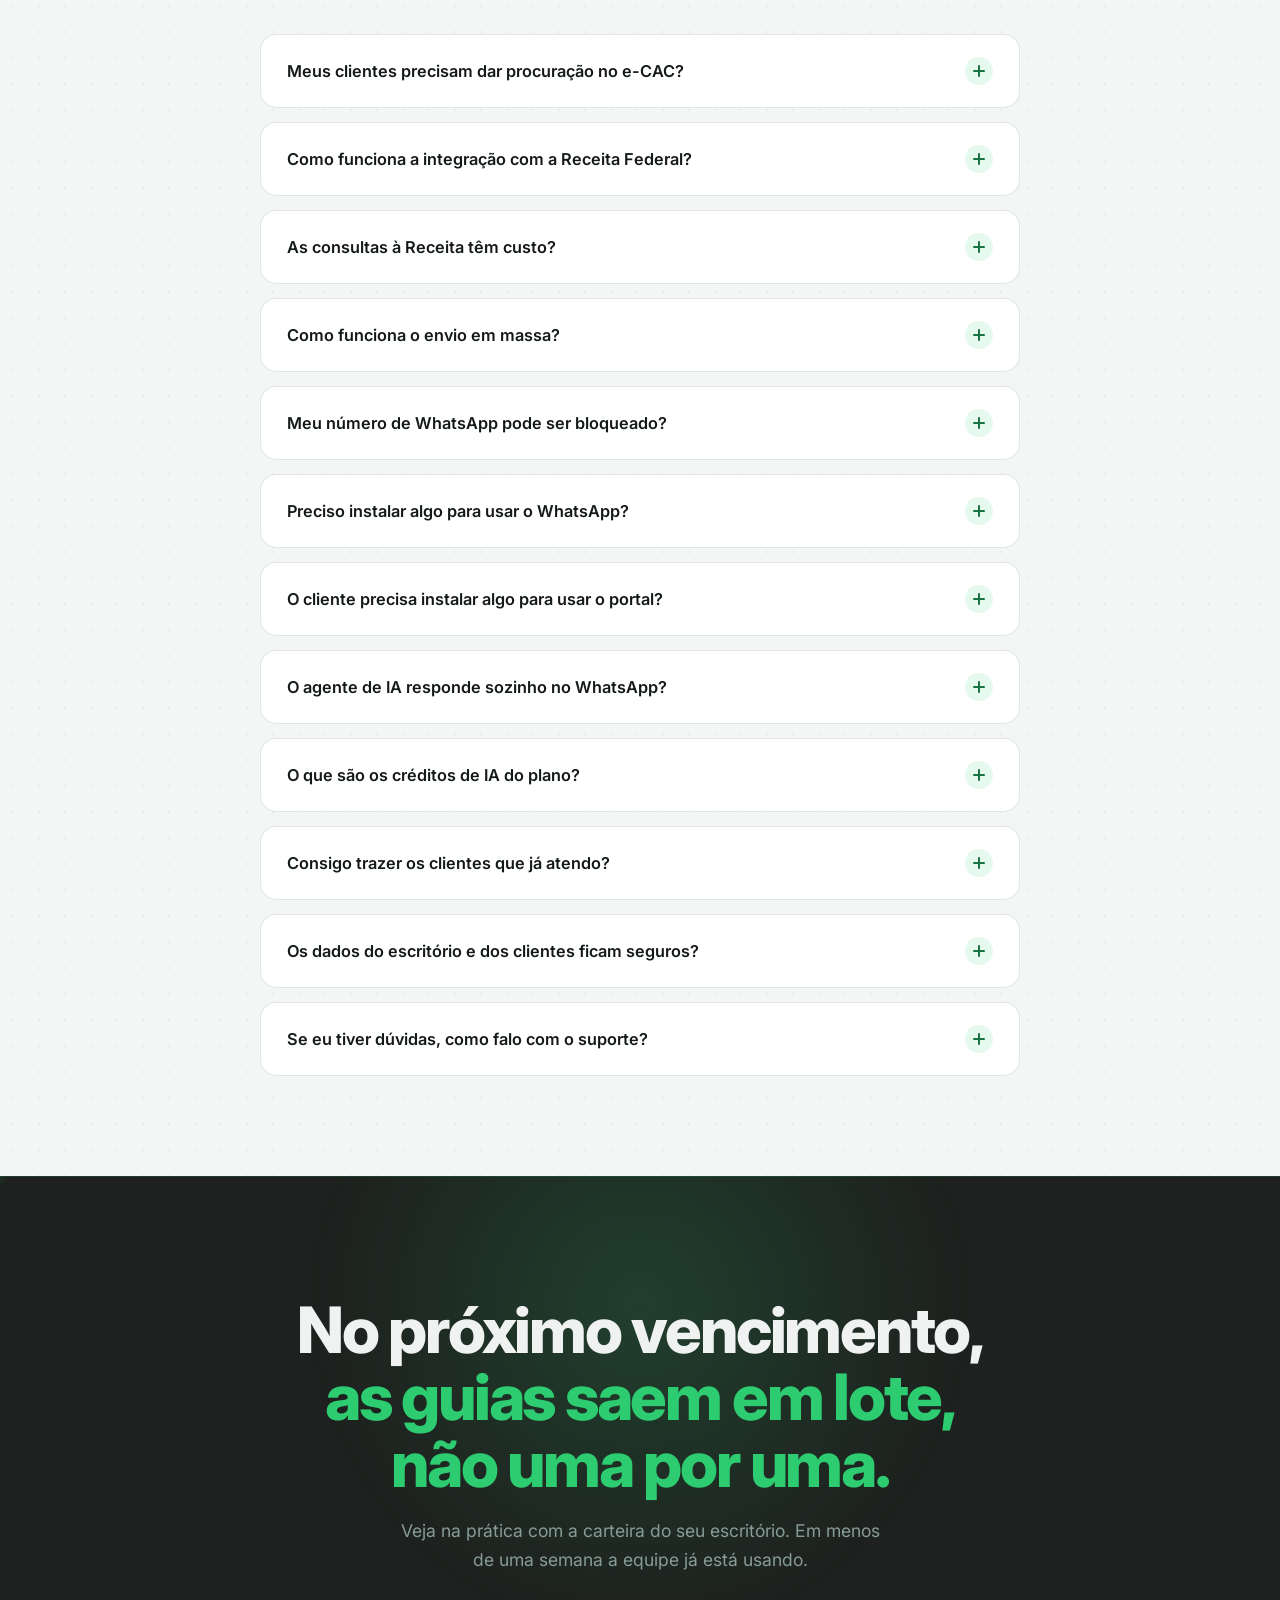
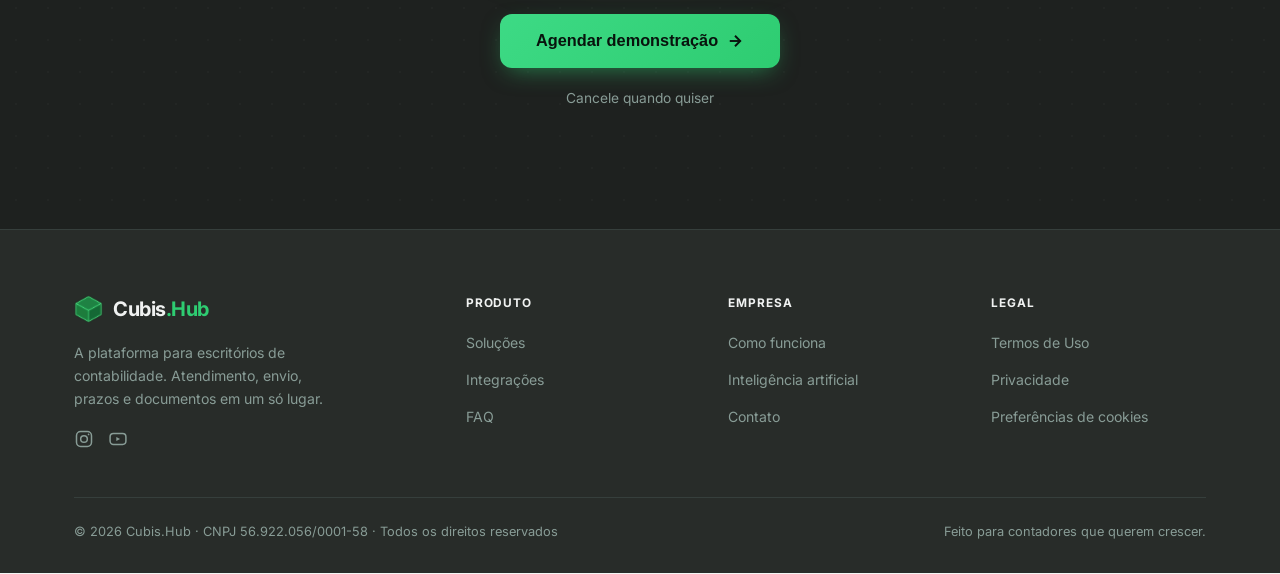
==== commit e173ca90: "feat(solucoes): emissao de NFS-e e emissao em lote em XML e notas, na home e na pagina Solucoes Co-A" ====
--- a/index.html
+++ b/index.html
@@ -1190,8 +1190,8 @@
       </article>
       <article class="sb s4 reveal">
         <div class="sb-top"><span class="sb-ic"><svg class="pi" viewBox="0 0 24 24" fill="none" aria-hidden="true"><rect x="3.4" y="1.8" width="13.4" height="18.6" rx="2.4" fill="currentColor" opacity=".34"/><rect x="6.2" y="6.2" width="7.8" height="1.8" rx=".9" fill="currentColor"/><rect x="6.2" y="9.8" width="7.8" height="1.8" rx=".9" fill="currentColor"/><rect x="6.2" y="13.4" width="4.8" height="1.8" rx=".9" fill="currentColor"/><circle cx="17.6" cy="17.6" r="5.1" fill="currentColor"/><path d="M15.5 17.7l1.4 1.4 2.9-3.2" stroke="currentColor" stroke-opacity=".34" stroke-width="1.7" stroke-linecap="round" stroke-linejoin="round" fill="none"/></svg></span><span class="sb-n" aria-hidden="true">03</span></div>
-        <div class="sb-body"><div class="sb-name">XML e notas</div><h3 class="sb-title"><a class="sb-link" href="solucoes.html#g-xml">Todas as notas do mês, capturadas e organizadas</a></h3></div>
-        <div class="sb-subs"><a href="solucoes.html#xml"><svg class="pi" viewBox="0 0 24 24" fill="none" aria-hidden="true"><rect x="3.4" y="1.8" width="13.4" height="18.6" rx="2.4" fill="currentColor" opacity=".34"/><rect x="6.2" y="6.2" width="7.8" height="1.8" rx=".9" fill="currentColor"/><rect x="6.2" y="9.8" width="7.8" height="1.8" rx=".9" fill="currentColor"/><rect x="6.2" y="13.4" width="4.8" height="1.8" rx=".9" fill="currentColor"/><circle cx="17.6" cy="17.6" r="5.1" fill="currentColor"/><path d="M15.5 17.7l1.4 1.4 2.9-3.2" stroke="currentColor" stroke-opacity=".34" stroke-width="1.7" stroke-linecap="round" stroke-linejoin="round" fill="none"/></svg>Captura de XML</a><a href="solucoes.html#xml"><svg class="pi" viewBox="0 0 24 24" fill="none" aria-hidden="true"><circle cx="12" cy="12" r="9.5" fill="currentColor" opacity=".34"/><path d="M7.8 12.4l2.9 2.9 5.5-6" stroke="currentColor" stroke-width="2.6" stroke-linecap="round" stroke-linejoin="round"/></svg>ZIP pronto para a contabilidade</a></div>
+        <div class="sb-body"><div class="sb-name">XML e notas</div><h3 class="sb-title"><a class="sb-link" href="solucoes.html#g-xml">Todas as notas do mês, capturadas, emitidas e organizadas</a></h3></div>
+        <div class="sb-subs"><a href="solucoes.html#xml"><svg class="pi" viewBox="0 0 24 24" fill="none" aria-hidden="true"><rect x="3.4" y="1.8" width="13.4" height="18.6" rx="2.4" fill="currentColor" opacity=".34"/><rect x="6.2" y="6.2" width="7.8" height="1.8" rx=".9" fill="currentColor"/><rect x="6.2" y="9.8" width="7.8" height="1.8" rx=".9" fill="currentColor"/><rect x="6.2" y="13.4" width="4.8" height="1.8" rx=".9" fill="currentColor"/><circle cx="17.6" cy="17.6" r="5.1" fill="currentColor"/><path d="M15.5 17.7l1.4 1.4 2.9-3.2" stroke="currentColor" stroke-opacity=".34" stroke-width="1.7" stroke-linecap="round" stroke-linejoin="round" fill="none"/></svg>Captura de XML</a><a href="solucoes.html#emissao-nfse"><svg class="pi" viewBox="0 0 24 24" fill="none" aria-hidden="true"><rect x="3.4" y="1.8" width="13.4" height="18.6" rx="2.4" fill="currentColor" opacity=".34"/><rect x="6.2" y="6.2" width="7.8" height="1.8" rx=".9" fill="currentColor"/><rect x="6.2" y="9.8" width="7.8" height="1.8" rx=".9" fill="currentColor"/><rect x="6.2" y="13.4" width="4.8" height="1.8" rx=".9" fill="currentColor"/></svg>Emissão de NFS-e</a><a href="solucoes.html#nfse-lote"><svg class="pi" viewBox="0 0 24 24" fill="none" aria-hidden="true"><rect x="3" y="4.4" width="14" height="9" rx="2.4" fill="currentColor" opacity=".34"/><rect x="7" y="10.6" width="14" height="9" rx="2.4" fill="currentColor"/><rect x="9.6" y="13.6" width="8.8" height="1.9" rx=".95" fill="#fff" opacity=".9"/><rect x="9.6" y="16.6" width="5" height="1.5" rx=".75" fill="#fff" opacity=".6"/></svg>Emissão em lote</a><a href="solucoes.html#xml"><svg class="pi" viewBox="0 0 24 24" fill="none" aria-hidden="true"><circle cx="12" cy="12" r="9.5" fill="currentColor" opacity=".34"/><path d="M7.8 12.4l2.9 2.9 5.5-6" stroke="currentColor" stroke-width="2.6" stroke-linecap="round" stroke-linejoin="round"/></svg>ZIP pronto para a contabilidade</a></div>
       </article>
       <article class="sb s4 reveal">
         <div class="sb-top"><span class="sb-ic"><svg class="pi" viewBox="0 0 24 24" fill="none" aria-hidden="true"><rect x="3" y="3" width="18" height="18" rx="5" fill="currentColor" opacity=".34"/><path d="M7.8 12.4l2.9 2.9 5.5-6" stroke="currentColor" stroke-width="2.6" stroke-linecap="round" stroke-linejoin="round"/></svg></span><span class="sb-n" aria-hidden="true">04</span></div>
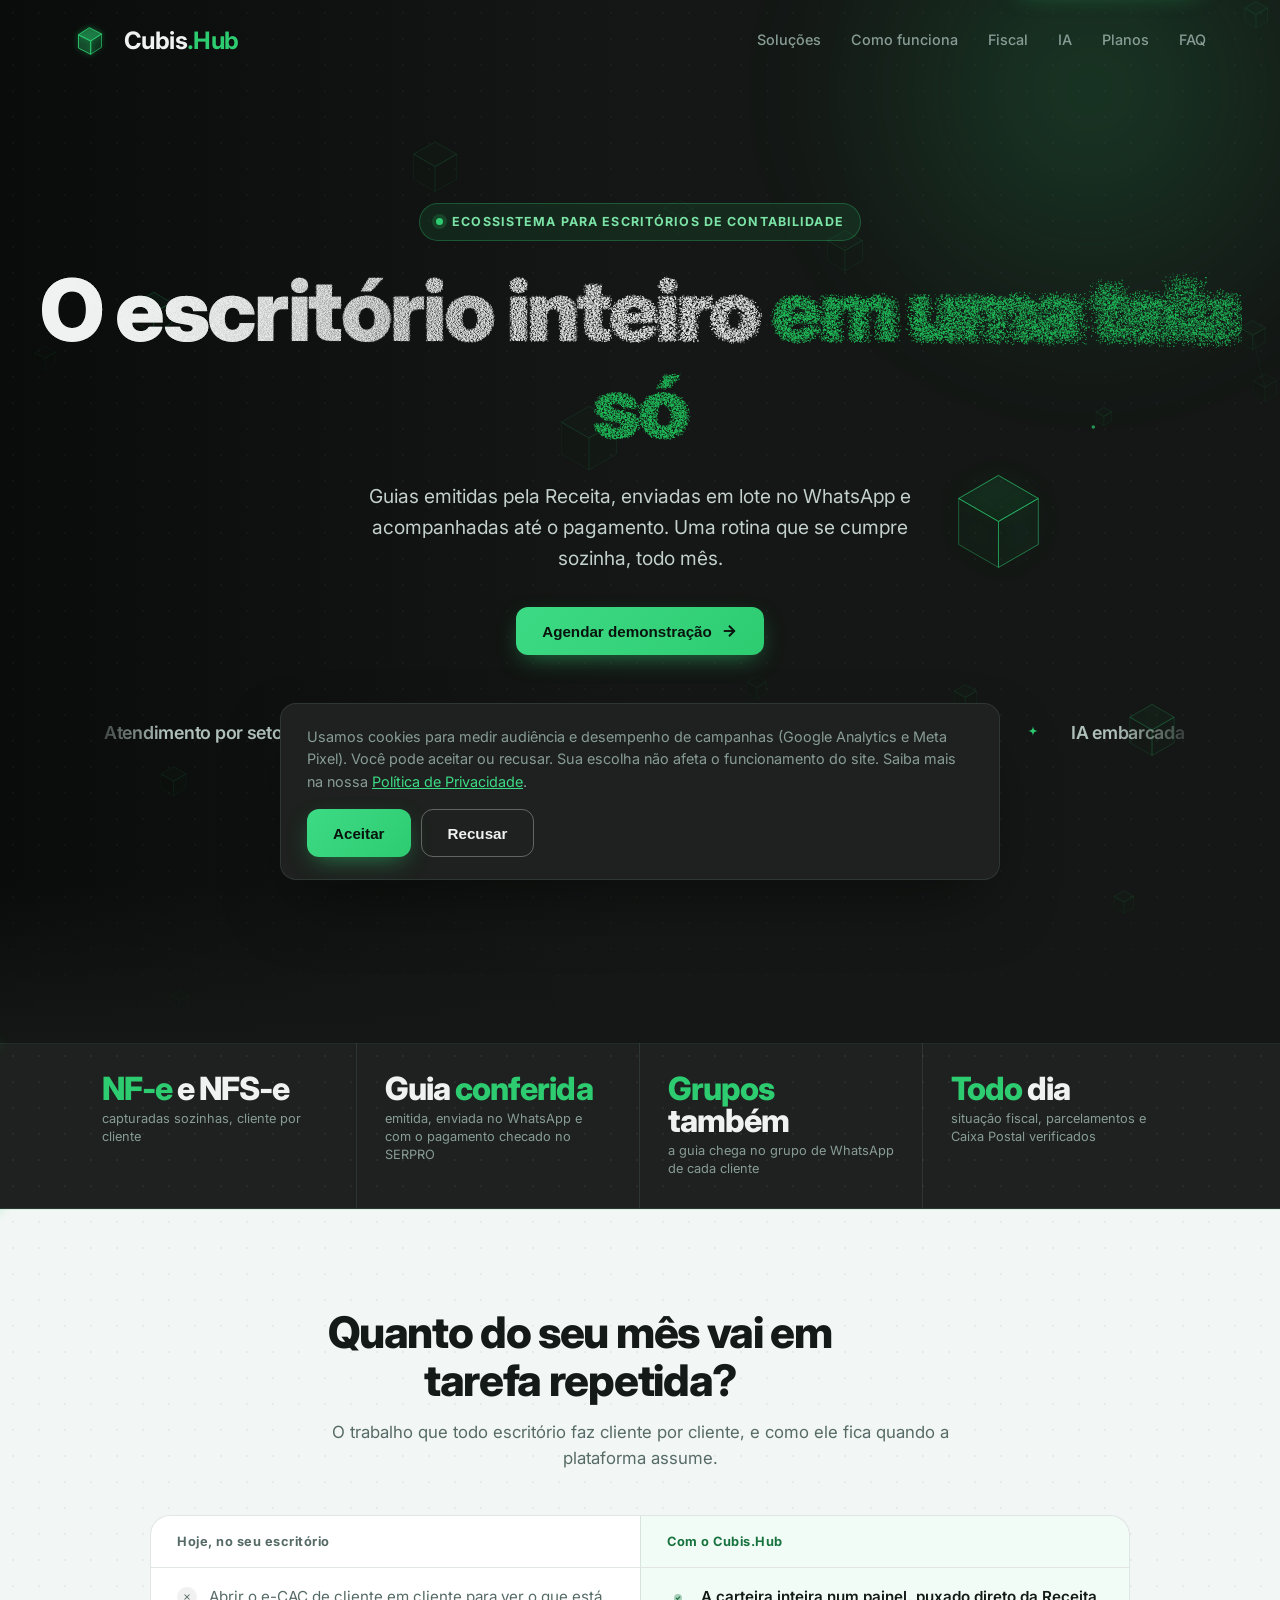
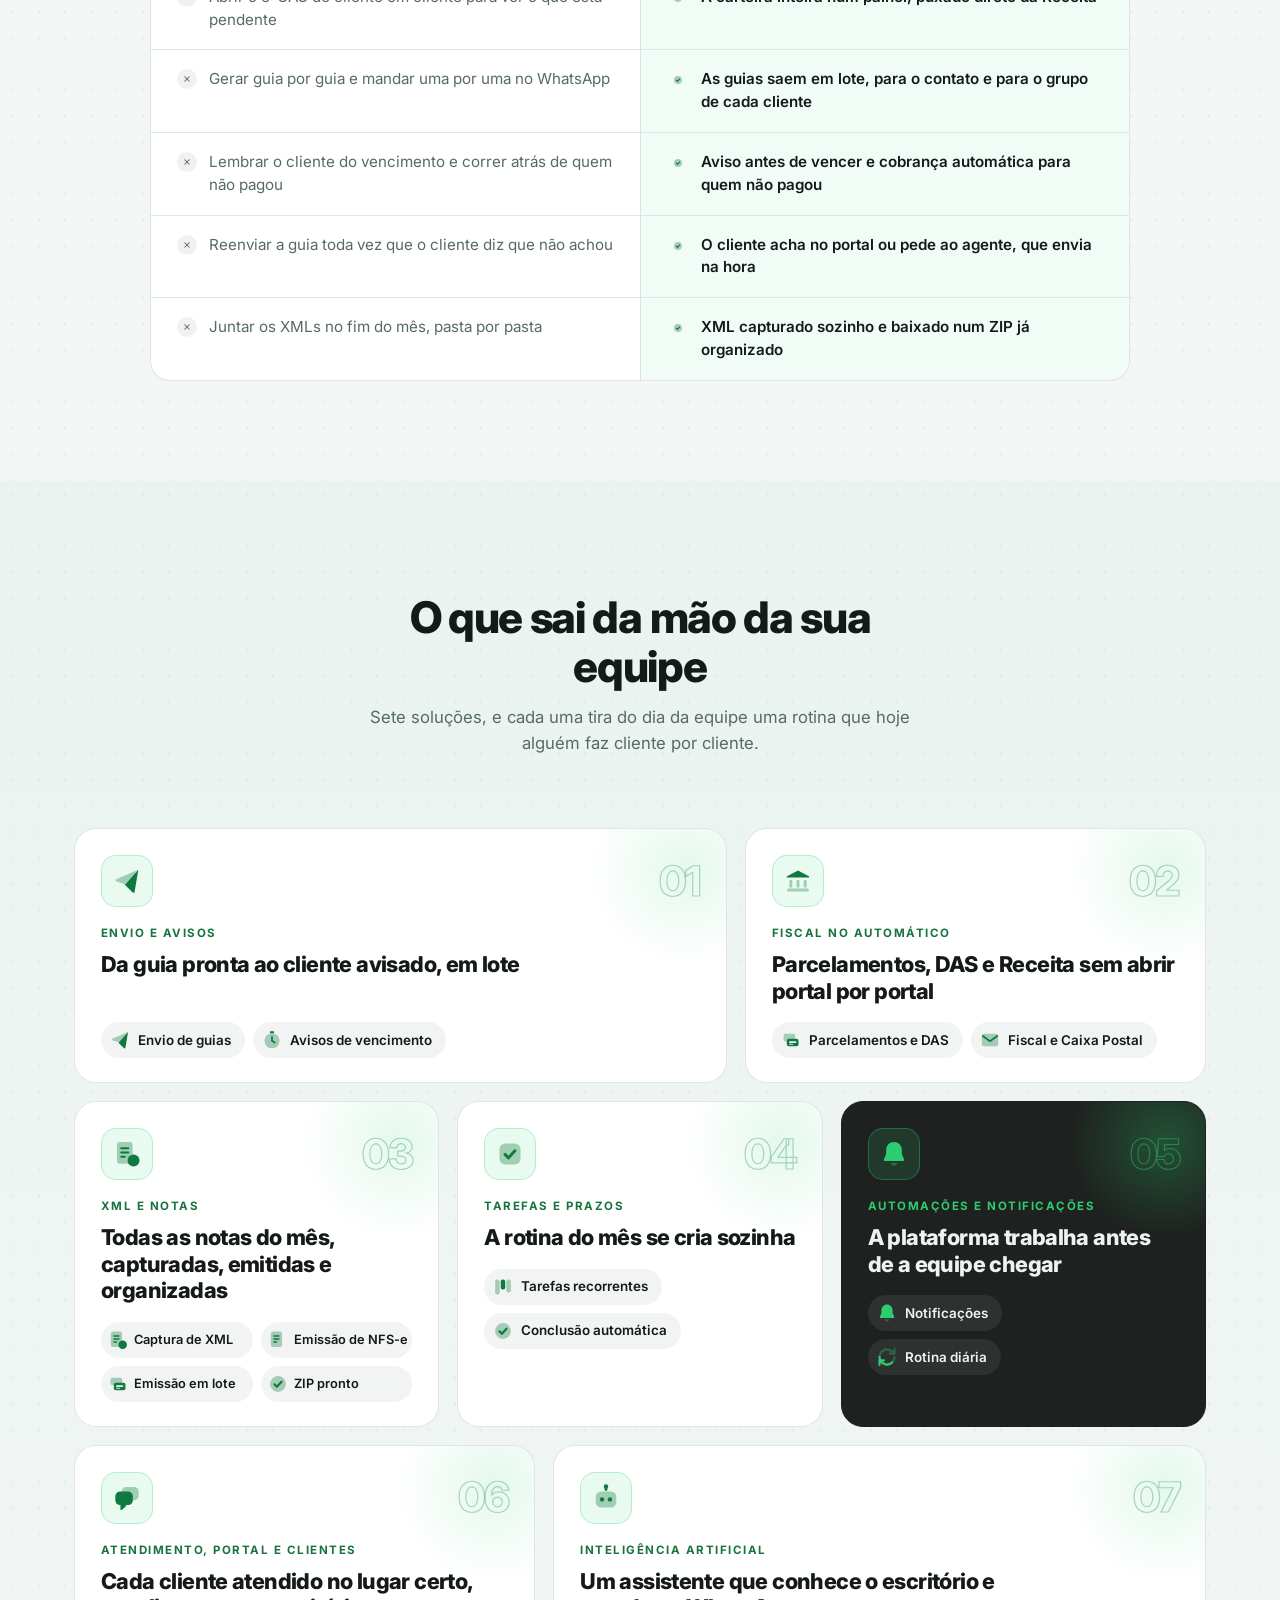
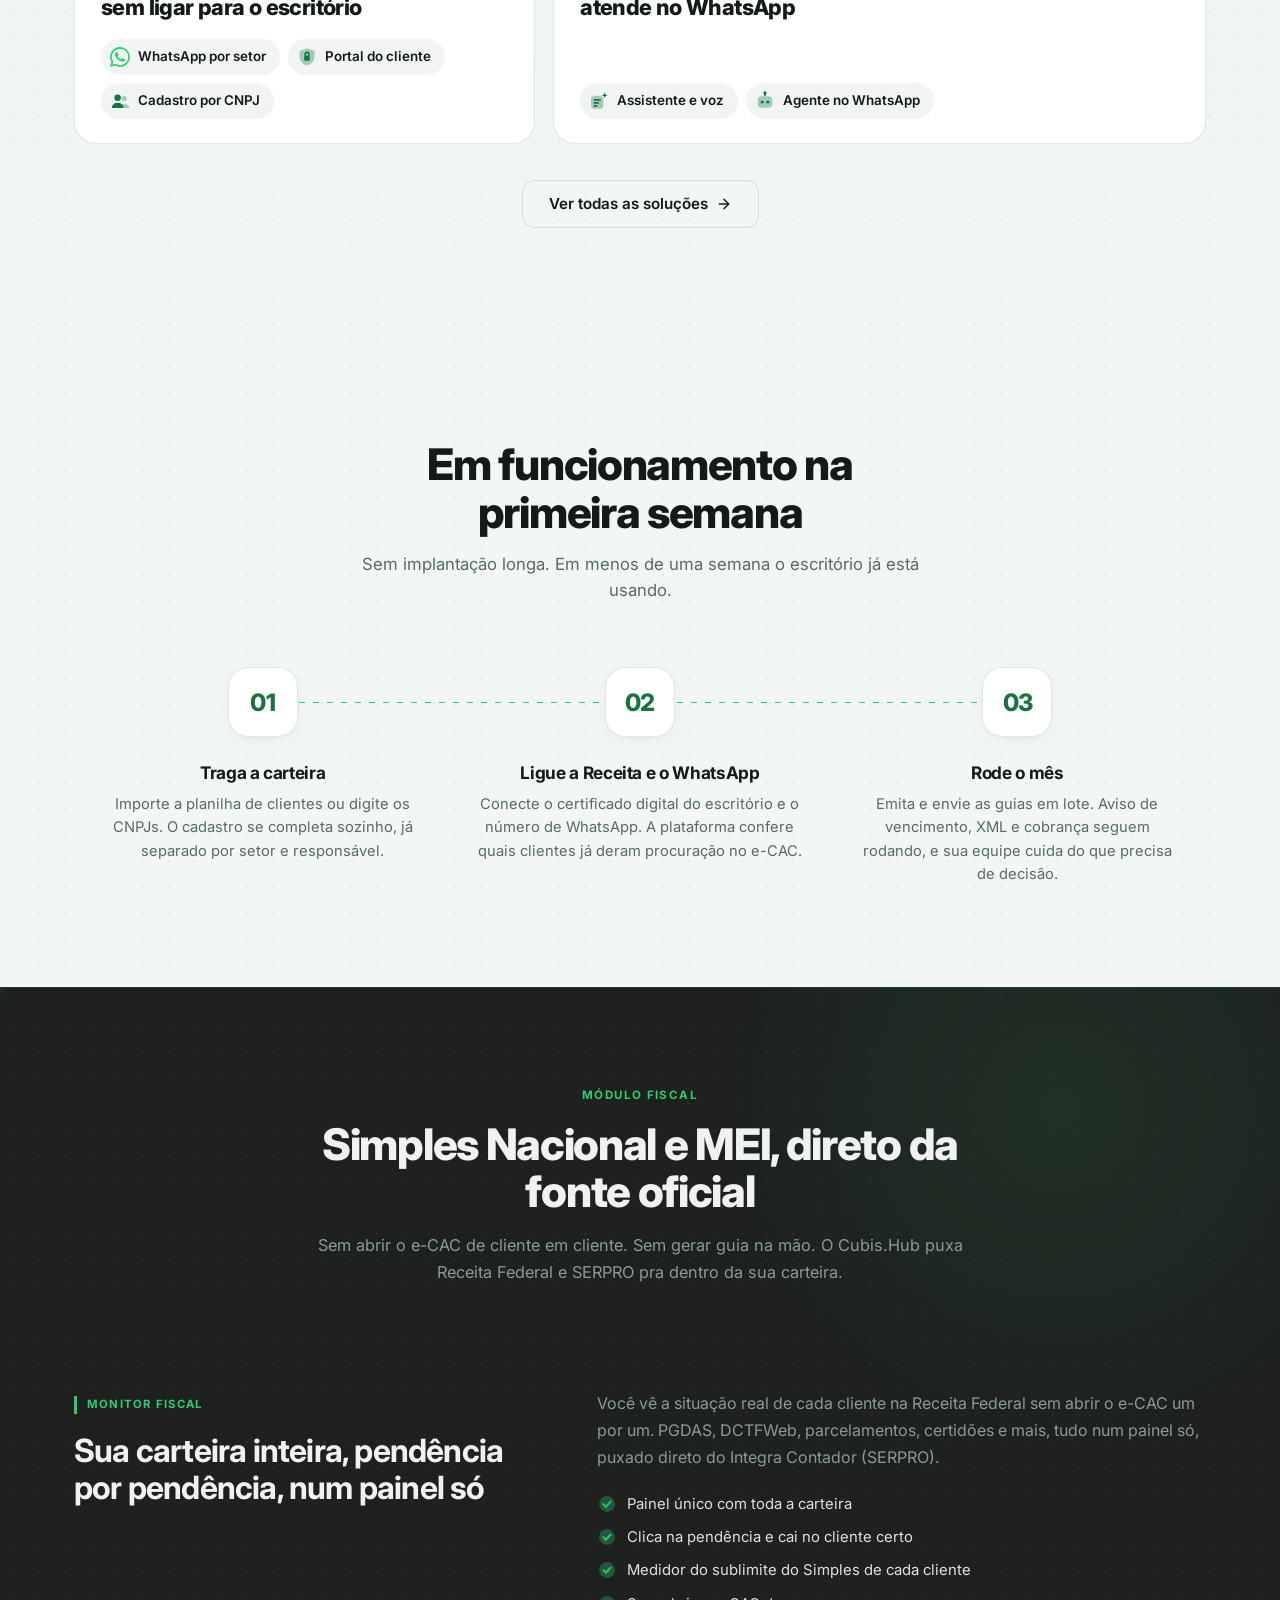
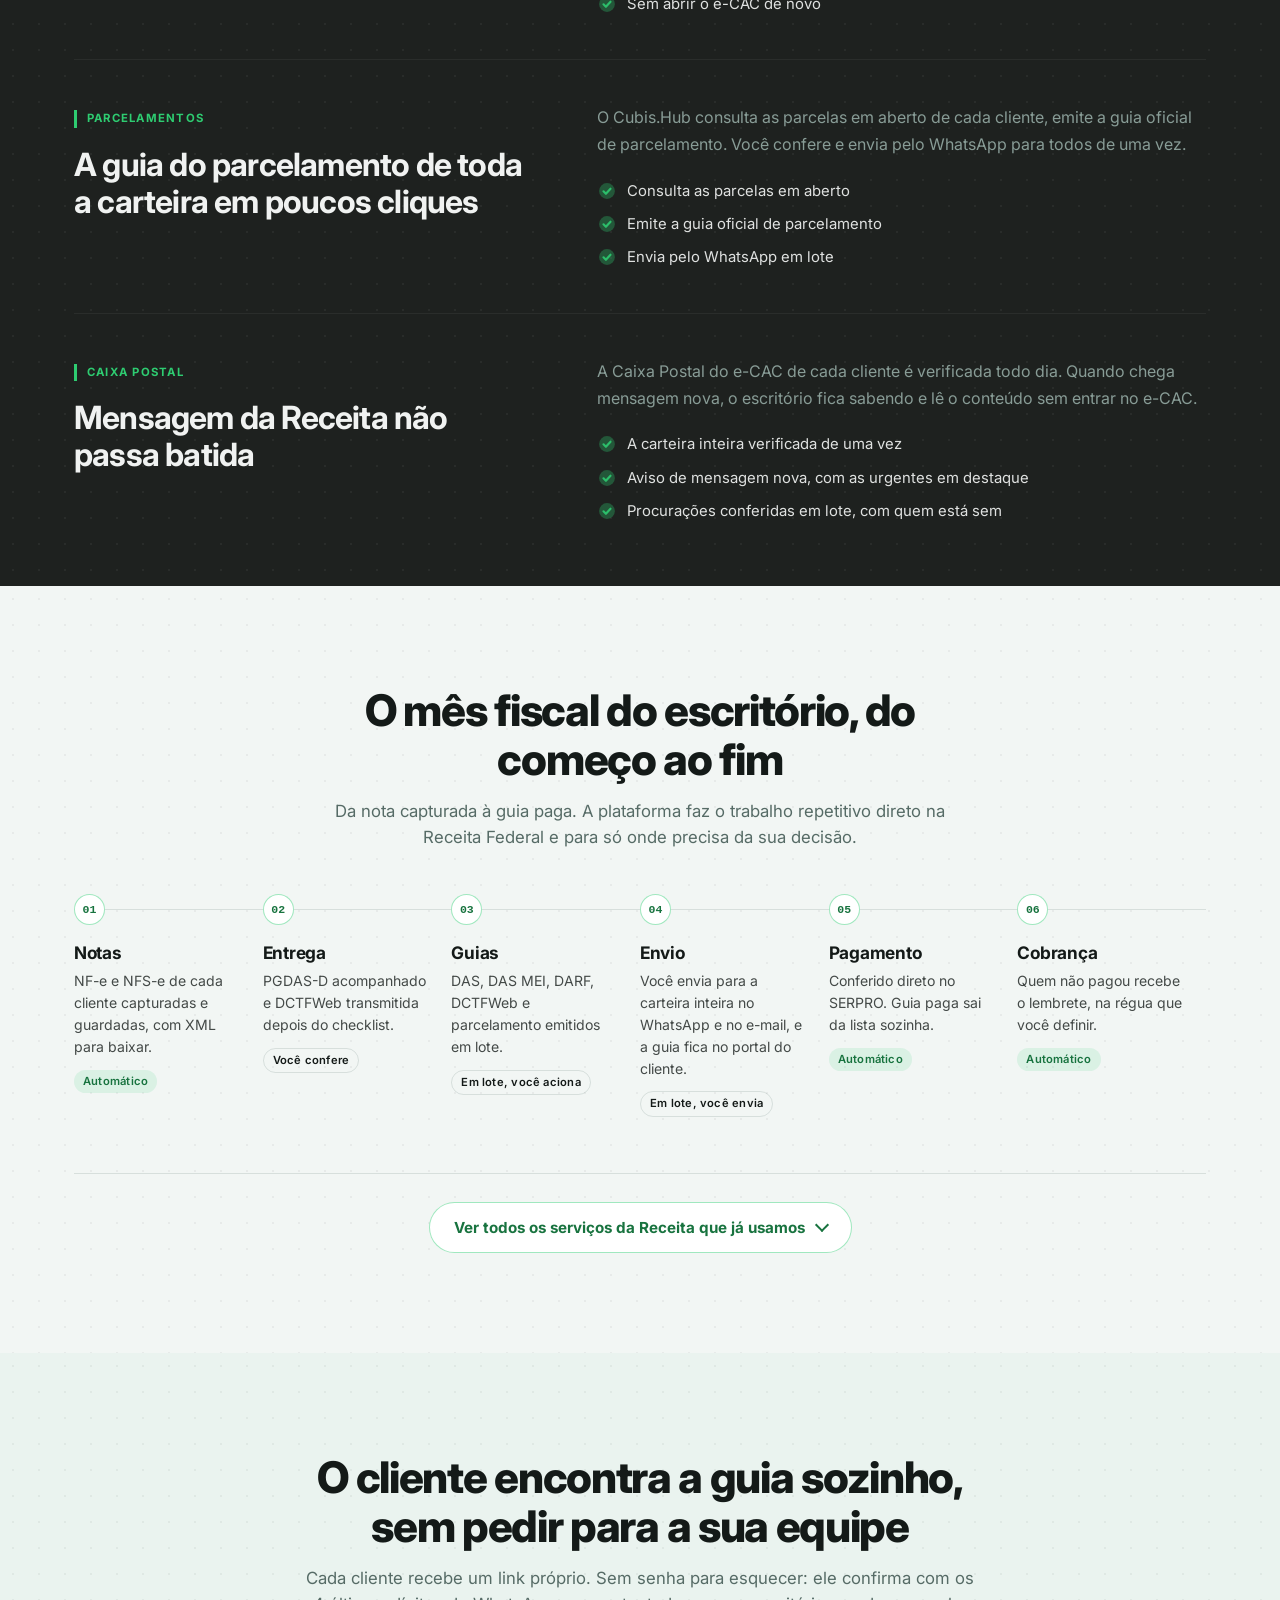
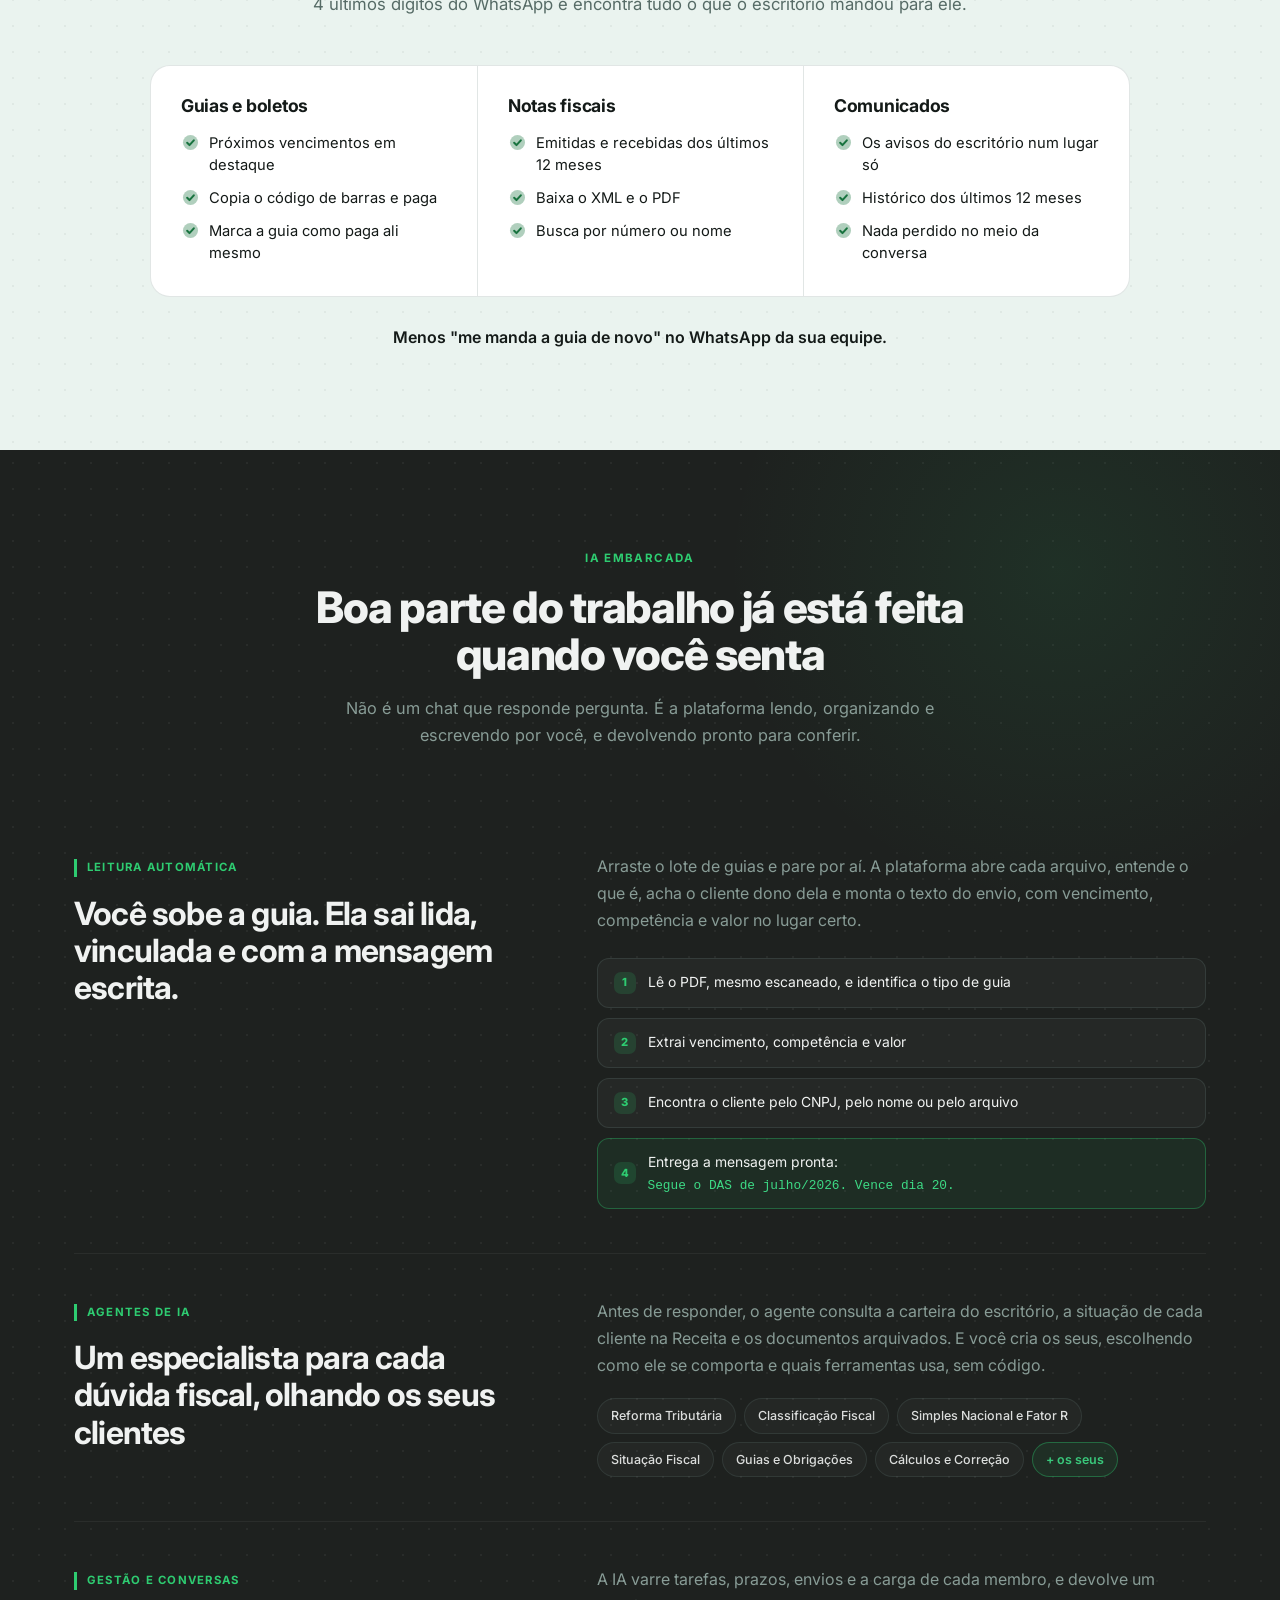
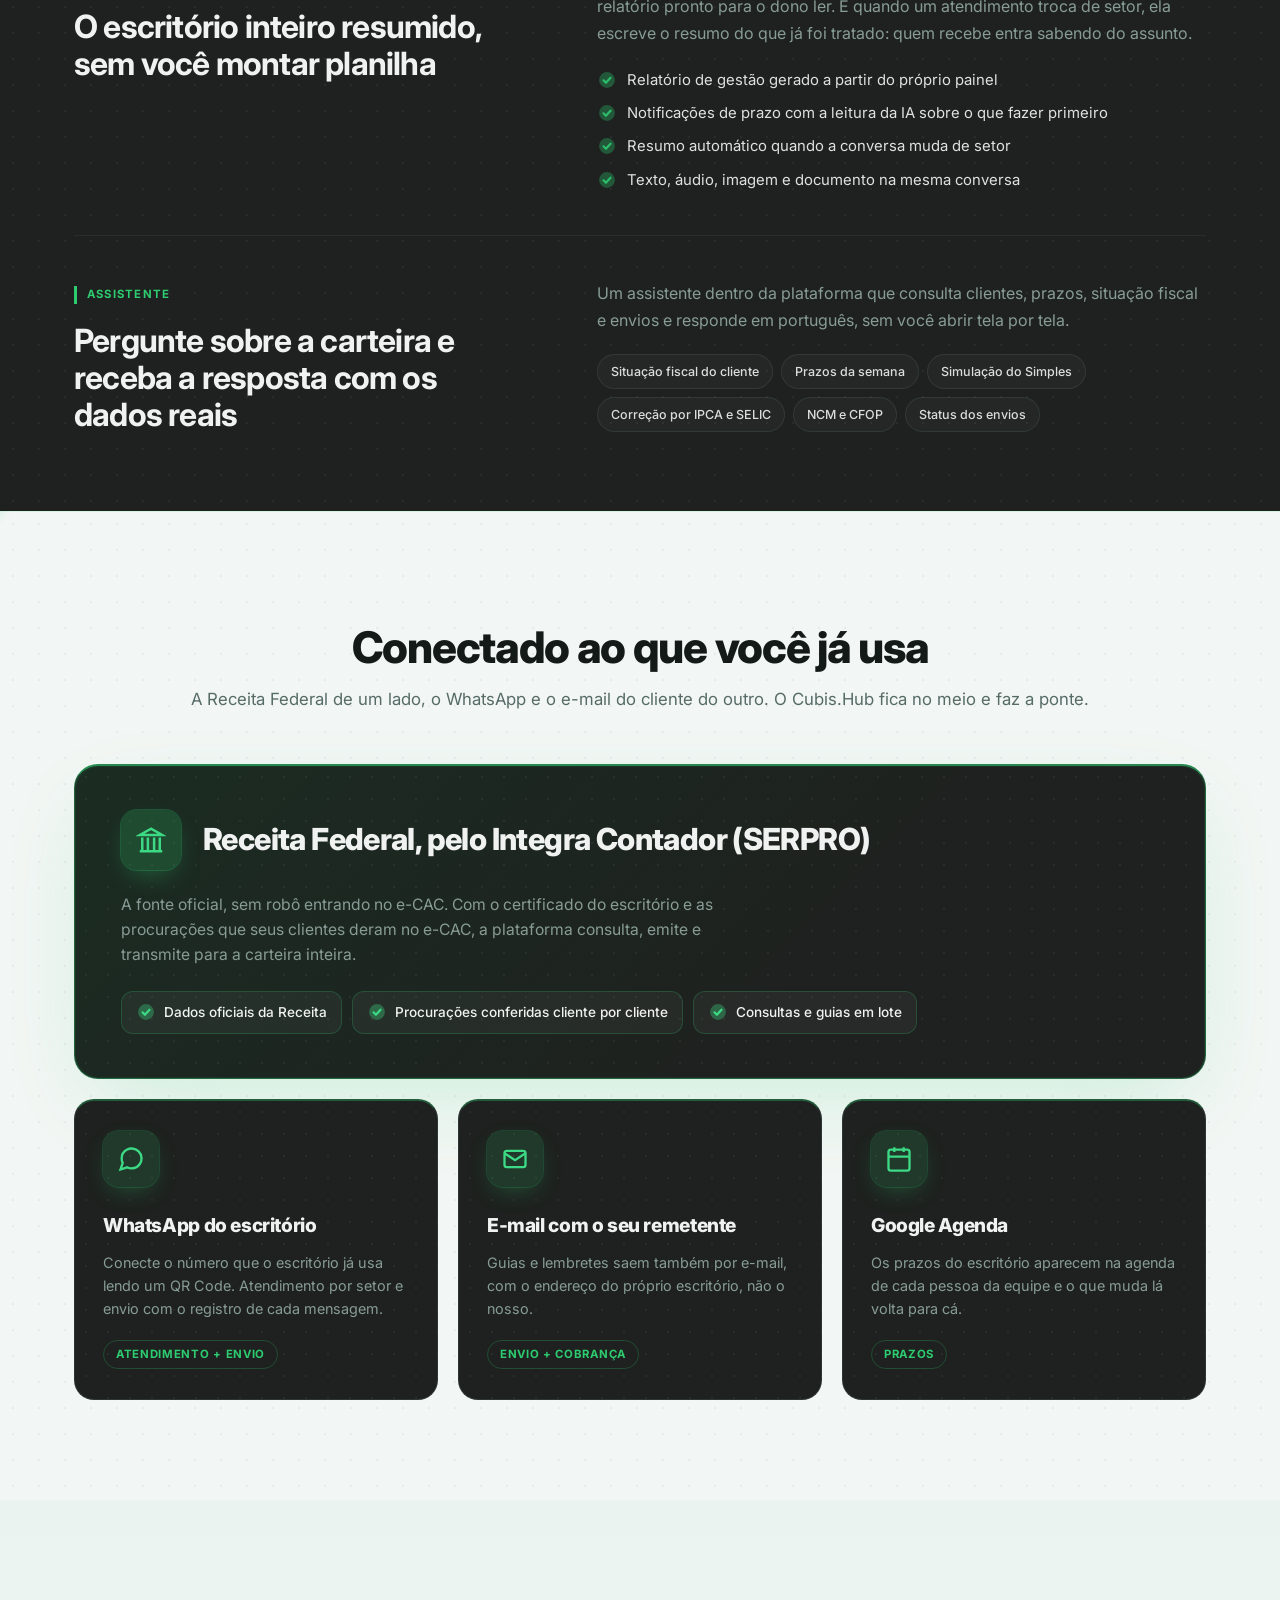
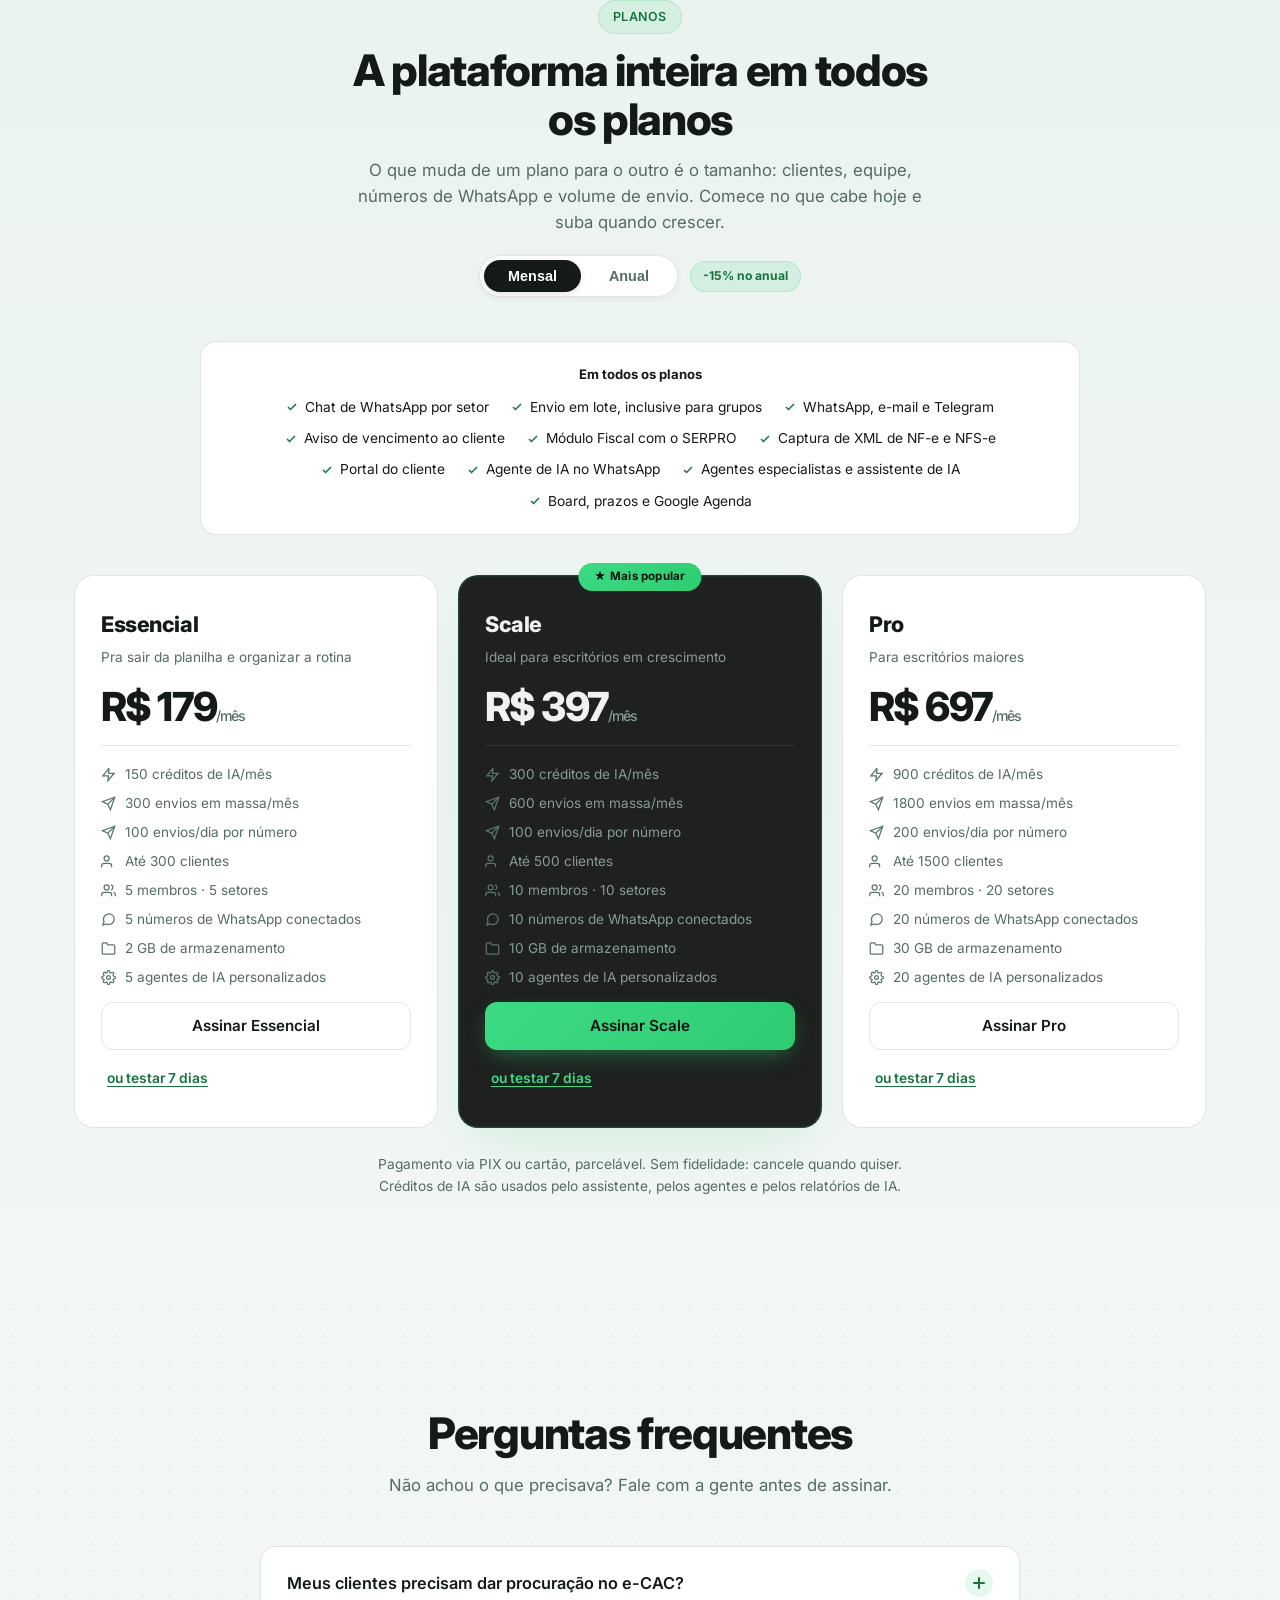
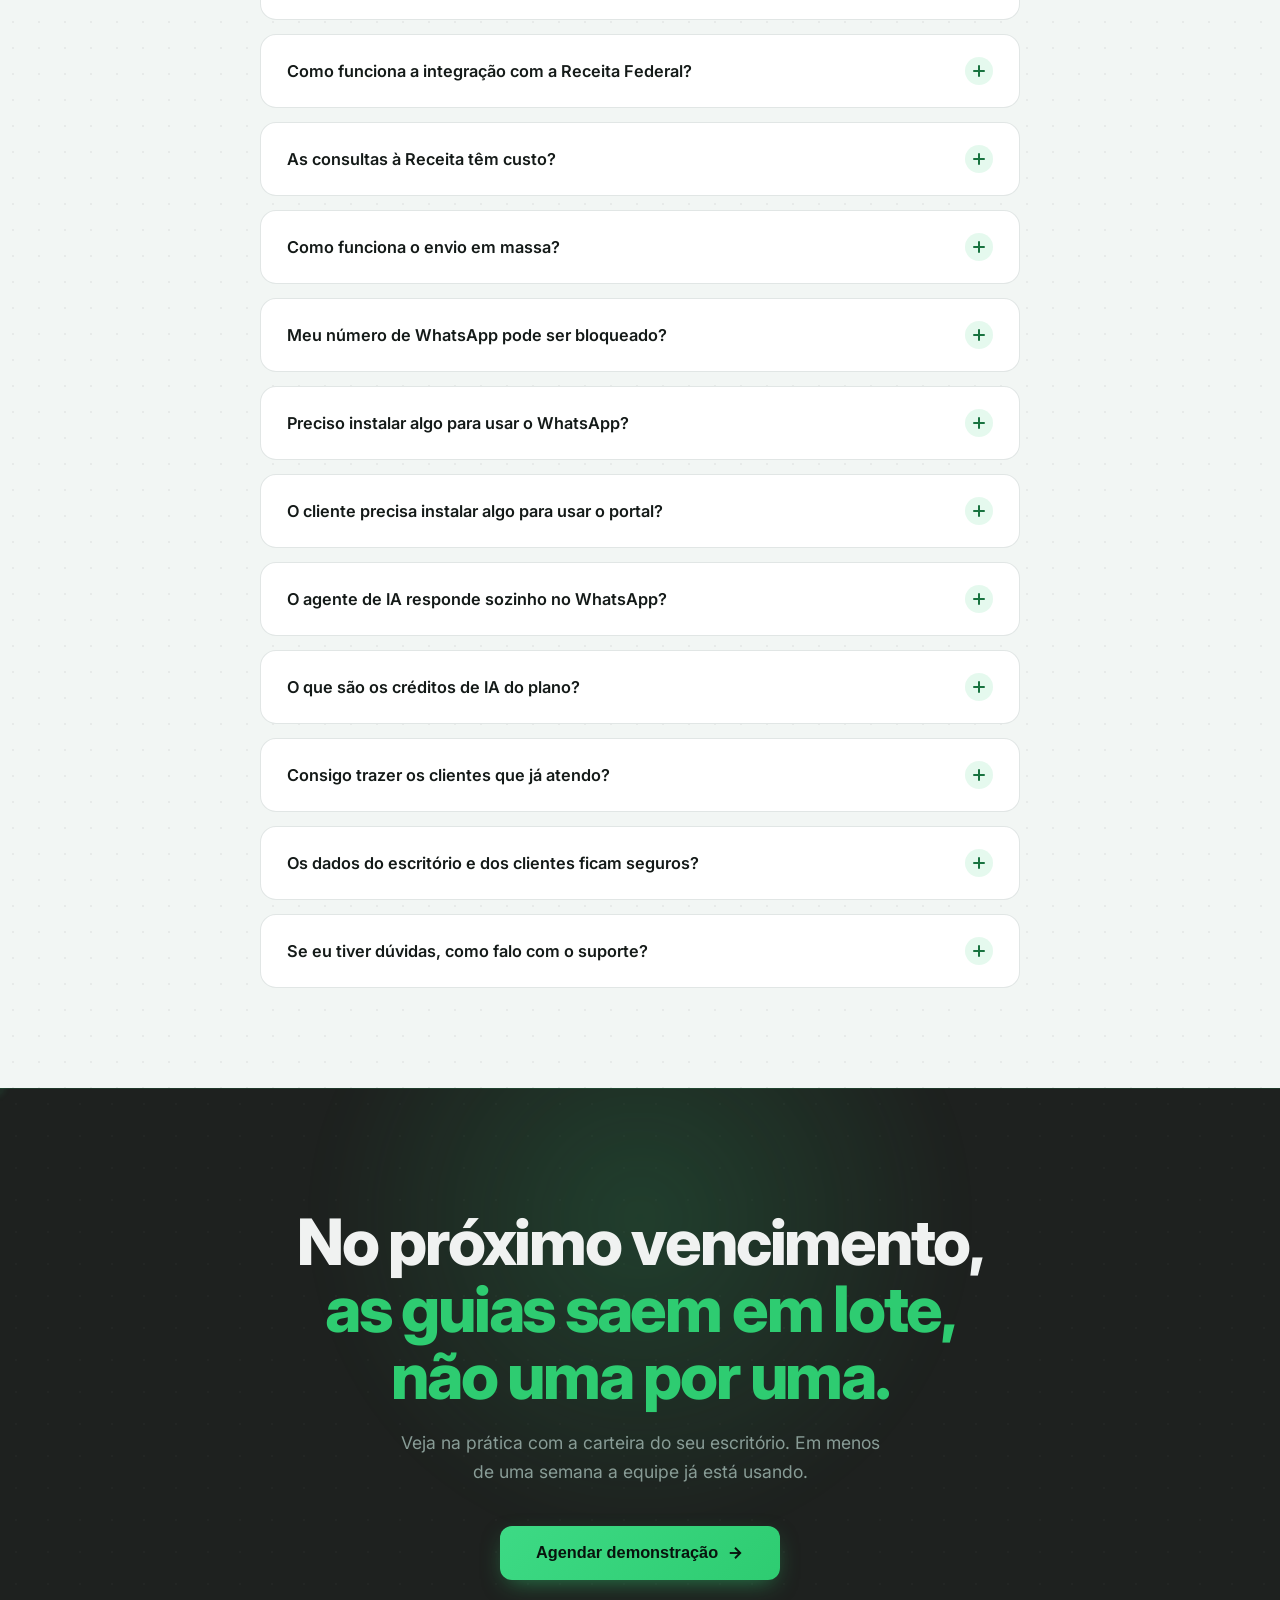
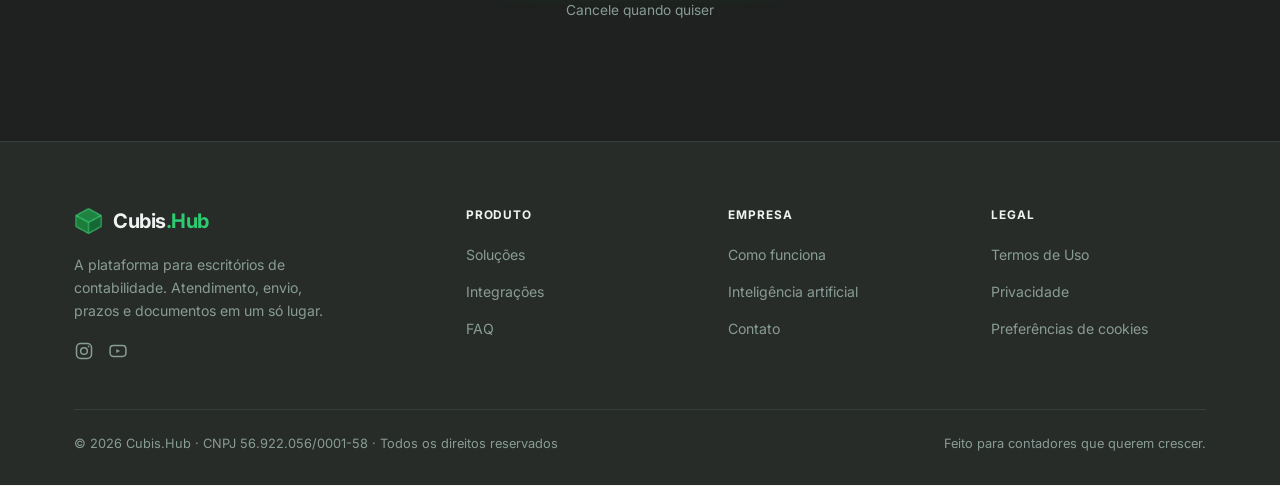
==== commit 50185b95: "feat(home): subitens do card 3 em duas colunas e dos cards 4 e 5 empilhados e junto do titulo Co-Aut" ====
--- a/index.html
+++ b/index.html
@@ -555,6 +555,13 @@
   .sb-subs a .pi, .sb-subs a .wa-ic { width: 20px; height: 20px; color: #0F7A3F; }
   .sb-subs a .wa-ic { color: #25D366; }
   .sb-subs a:hover { background: rgba(46,204,113,.18); }
+  /* Home: subitens em 2 colunas (card 3) e empilhados e junto do título (cards 4 e 5) */
+  .sb-subs.duo { display: grid; grid-template-columns: 1fr 1fr; }
+  .sb-subs.duo a { gap: 6px; padding: 0 10px 0 7px; font-size: .8rem; white-space: nowrap; min-width: 0; }
+  .sb-subs.duo a .pi { flex: 0 0 20px; }
+
+  .sb-subs.col { flex-direction: column; align-items: flex-start; }
+  .sb.up .sb-body { flex: 0 0 auto; }
   .sb.dark { background: var(--dark); border-color: var(--dark); }
   .sb.dark::before { background: radial-gradient(circle, rgba(46,204,113,.28), transparent 68%); }
   .sb.dark .sb-ic { color: var(--green); background: rgba(46,204,113,.14); box-shadow: inset 0 0 0 1px rgba(46,204,113,.35); }
@@ -1191,17 +1198,17 @@
       <article class="sb s4 reveal">
         <div class="sb-top"><span class="sb-ic"><svg class="pi" viewBox="0 0 24 24" fill="none" aria-hidden="true"><rect x="3.4" y="1.8" width="13.4" height="18.6" rx="2.4" fill="currentColor" opacity=".34"/><rect x="6.2" y="6.2" width="7.8" height="1.8" rx=".9" fill="currentColor"/><rect x="6.2" y="9.8" width="7.8" height="1.8" rx=".9" fill="currentColor"/><rect x="6.2" y="13.4" width="4.8" height="1.8" rx=".9" fill="currentColor"/><circle cx="17.6" cy="17.6" r="5.1" fill="currentColor"/><path d="M15.5 17.7l1.4 1.4 2.9-3.2" stroke="currentColor" stroke-opacity=".34" stroke-width="1.7" stroke-linecap="round" stroke-linejoin="round" fill="none"/></svg></span><span class="sb-n" aria-hidden="true">03</span></div>
         <div class="sb-body"><div class="sb-name">XML e notas</div><h3 class="sb-title"><a class="sb-link" href="solucoes.html#g-xml">Todas as notas do mês, capturadas, emitidas e organizadas</a></h3></div>
-        <div class="sb-subs"><a href="solucoes.html#xml"><svg class="pi" viewBox="0 0 24 24" fill="none" aria-hidden="true"><rect x="3.4" y="1.8" width="13.4" height="18.6" rx="2.4" fill="currentColor" opacity=".34"/><rect x="6.2" y="6.2" width="7.8" height="1.8" rx=".9" fill="currentColor"/><rect x="6.2" y="9.8" width="7.8" height="1.8" rx=".9" fill="currentColor"/><rect x="6.2" y="13.4" width="4.8" height="1.8" rx=".9" fill="currentColor"/><circle cx="17.6" cy="17.6" r="5.1" fill="currentColor"/><path d="M15.5 17.7l1.4 1.4 2.9-3.2" stroke="currentColor" stroke-opacity=".34" stroke-width="1.7" stroke-linecap="round" stroke-linejoin="round" fill="none"/></svg>Captura de XML</a><a href="solucoes.html#emissao-nfse"><svg class="pi" viewBox="0 0 24 24" fill="none" aria-hidden="true"><rect x="3.4" y="1.8" width="13.4" height="18.6" rx="2.4" fill="currentColor" opacity=".34"/><rect x="6.2" y="6.2" width="7.8" height="1.8" rx=".9" fill="currentColor"/><rect x="6.2" y="9.8" width="7.8" height="1.8" rx=".9" fill="currentColor"/><rect x="6.2" y="13.4" width="4.8" height="1.8" rx=".9" fill="currentColor"/></svg>Emissão de NFS-e</a><a href="solucoes.html#nfse-lote"><svg class="pi" viewBox="0 0 24 24" fill="none" aria-hidden="true"><rect x="3" y="4.4" width="14" height="9" rx="2.4" fill="currentColor" opacity=".34"/><rect x="7" y="10.6" width="14" height="9" rx="2.4" fill="currentColor"/><rect x="9.6" y="13.6" width="8.8" height="1.9" rx=".95" fill="#fff" opacity=".9"/><rect x="9.6" y="16.6" width="5" height="1.5" rx=".75" fill="#fff" opacity=".6"/></svg>Emissão em lote</a><a href="solucoes.html#xml"><svg class="pi" viewBox="0 0 24 24" fill="none" aria-hidden="true"><circle cx="12" cy="12" r="9.5" fill="currentColor" opacity=".34"/><path d="M7.8 12.4l2.9 2.9 5.5-6" stroke="currentColor" stroke-width="2.6" stroke-linecap="round" stroke-linejoin="round"/></svg>ZIP pronto para a contabilidade</a></div>
+        <div class="sb-subs duo"><a href="solucoes.html#xml"><svg class="pi" viewBox="0 0 24 24" fill="none" aria-hidden="true"><rect x="3.4" y="1.8" width="13.4" height="18.6" rx="2.4" fill="currentColor" opacity=".34"/><rect x="6.2" y="6.2" width="7.8" height="1.8" rx=".9" fill="currentColor"/><rect x="6.2" y="9.8" width="7.8" height="1.8" rx=".9" fill="currentColor"/><rect x="6.2" y="13.4" width="4.8" height="1.8" rx=".9" fill="currentColor"/><circle cx="17.6" cy="17.6" r="5.1" fill="currentColor"/><path d="M15.5 17.7l1.4 1.4 2.9-3.2" stroke="currentColor" stroke-opacity=".34" stroke-width="1.7" stroke-linecap="round" stroke-linejoin="round" fill="none"/></svg>Captura de XML</a><a href="solucoes.html#emissao-nfse"><svg class="pi" viewBox="0 0 24 24" fill="none" aria-hidden="true"><rect x="3.4" y="1.8" width="13.4" height="18.6" rx="2.4" fill="currentColor" opacity=".34"/><rect x="6.2" y="6.2" width="7.8" height="1.8" rx=".9" fill="currentColor"/><rect x="6.2" y="9.8" width="7.8" height="1.8" rx=".9" fill="currentColor"/><rect x="6.2" y="13.4" width="4.8" height="1.8" rx=".9" fill="currentColor"/></svg>Emissão de NFS-e</a><a href="solucoes.html#nfse-lote"><svg class="pi" viewBox="0 0 24 24" fill="none" aria-hidden="true"><rect x="3" y="4.4" width="14" height="9" rx="2.4" fill="currentColor" opacity=".34"/><rect x="7" y="10.6" width="14" height="9" rx="2.4" fill="currentColor"/><rect x="9.6" y="13.6" width="8.8" height="1.9" rx=".95" fill="#fff" opacity=".9"/><rect x="9.6" y="16.6" width="5" height="1.5" rx=".75" fill="#fff" opacity=".6"/></svg>Emissão em lote</a><a href="solucoes.html#xml"><svg class="pi" viewBox="0 0 24 24" fill="none" aria-hidden="true"><circle cx="12" cy="12" r="9.5" fill="currentColor" opacity=".34"/><path d="M7.8 12.4l2.9 2.9 5.5-6" stroke="currentColor" stroke-width="2.6" stroke-linecap="round" stroke-linejoin="round"/></svg>ZIP pronto</a></div>
       </article>
-      <article class="sb s4 reveal">
+      <article class="sb s4 up reveal">
         <div class="sb-top"><span class="sb-ic"><svg class="pi" viewBox="0 0 24 24" fill="none" aria-hidden="true"><rect x="3" y="3" width="18" height="18" rx="5" fill="currentColor" opacity=".34"/><path d="M7.8 12.4l2.9 2.9 5.5-6" stroke="currentColor" stroke-width="2.6" stroke-linecap="round" stroke-linejoin="round"/></svg></span><span class="sb-n" aria-hidden="true">04</span></div>
         <div class="sb-body"><div class="sb-name">Tarefas e prazos</div><h3 class="sb-title"><a class="sb-link" href="solucoes.html#g-tarefas">A rotina do mês se cria sozinha</a></h3></div>
-        <div class="sb-subs"><a href="solucoes.html#prazos"><svg class="pi" viewBox="0 0 24 24" fill="none" aria-hidden="true"><rect x="2.6" y="3" width="5.4" height="18" rx="2.3" fill="currentColor" opacity=".34"/><rect x="9.3" y="3" width="5.4" height="12" rx="2.3" fill="currentColor"/><rect x="16" y="3" width="5.4" height="15.5" rx="2.3" fill="currentColor" opacity=".34"/></svg>Tarefas recorrentes</a><a href="solucoes.html#prazos"><svg class="pi" viewBox="0 0 24 24" fill="none" aria-hidden="true"><circle cx="12" cy="12" r="9.5" fill="currentColor" opacity=".34"/><path d="M7.8 12.4l2.9 2.9 5.5-6" stroke="currentColor" stroke-width="2.6" stroke-linecap="round" stroke-linejoin="round"/></svg>Conclusão automática</a></div>
+        <div class="sb-subs col"><a href="solucoes.html#prazos"><svg class="pi" viewBox="0 0 24 24" fill="none" aria-hidden="true"><rect x="2.6" y="3" width="5.4" height="18" rx="2.3" fill="currentColor" opacity=".34"/><rect x="9.3" y="3" width="5.4" height="12" rx="2.3" fill="currentColor"/><rect x="16" y="3" width="5.4" height="15.5" rx="2.3" fill="currentColor" opacity=".34"/></svg>Tarefas recorrentes</a><a href="solucoes.html#prazos"><svg class="pi" viewBox="0 0 24 24" fill="none" aria-hidden="true"><circle cx="12" cy="12" r="9.5" fill="currentColor" opacity=".34"/><path d="M7.8 12.4l2.9 2.9 5.5-6" stroke="currentColor" stroke-width="2.6" stroke-linecap="round" stroke-linejoin="round"/></svg>Conclusão automática</a></div>
       </article>
-      <article class="sb s4 dark reveal">
+      <article class="sb s4 dark up reveal">
         <div class="sb-top"><span class="sb-ic"><svg class="pi" viewBox="0 0 24 24" fill="none" aria-hidden="true"><path d="M12 1.8c-3.8 0-6.7 3-6.7 6.8v3.5l-1.8 4.1c-.4.9.2 1.9 1.2 1.9h14.6c1 0 1.6-1 1.2-1.9l-1.8-4.1V8.6c0-3.8-2.9-6.8-6.7-6.8z" fill="currentColor"/><path d="M9.3 19.6h5.4c0 1.5-1.2 2.6-2.7 2.6s-2.7-1.1-2.7-2.6z" fill="currentColor" opacity=".34"/></svg></span><span class="sb-n" aria-hidden="true">05</span></div>
         <div class="sb-body"><div class="sb-name">Automações e notificações</div><h3 class="sb-title"><a class="sb-link" href="solucoes.html#g-automacoes">A plataforma trabalha antes de a equipe chegar</a></h3></div>
-        <div class="sb-subs"><a href="solucoes.html#notificacoes"><svg class="pi" viewBox="0 0 24 24" fill="none" aria-hidden="true"><path d="M12 1.8c-3.8 0-6.7 3-6.7 6.8v3.5l-1.8 4.1c-.4.9.2 1.9 1.2 1.9h14.6c1 0 1.6-1 1.2-1.9l-1.8-4.1V8.6c0-3.8-2.9-6.8-6.7-6.8z" fill="currentColor"/><path d="M9.3 19.6h5.4c0 1.5-1.2 2.6-2.7 2.6s-2.7-1.1-2.7-2.6z" fill="currentColor" opacity=".34"/></svg>Notificações</a><a href="solucoes.html#g-automacoes"><svg class="pi" viewBox="0 0 24 24" fill="none" aria-hidden="true"><path d="M21 12a9 9 0 1 1-3-6.7" stroke="currentColor" stroke-width="2.6" fill="none" stroke-linecap="round" opacity=".34"/><path d="M21 2.6V8h-5.4" stroke="currentColor" stroke-width="2.6" fill="none" stroke-linecap="round" stroke-linejoin="round" opacity=".34"/><path d="M3 12a9 9 0 0 0 15.1 6.6" stroke="currentColor" stroke-width="2.6" fill="none" stroke-linecap="round"/><path d="M3 21.4V16h5.4" stroke="currentColor" stroke-width="2.6" fill="none" stroke-linecap="round" stroke-linejoin="round"/></svg>Rotina diária</a></div>
+        <div class="sb-subs col"><a href="solucoes.html#notificacoes"><svg class="pi" viewBox="0 0 24 24" fill="none" aria-hidden="true"><path d="M12 1.8c-3.8 0-6.7 3-6.7 6.8v3.5l-1.8 4.1c-.4.9.2 1.9 1.2 1.9h14.6c1 0 1.6-1 1.2-1.9l-1.8-4.1V8.6c0-3.8-2.9-6.8-6.7-6.8z" fill="currentColor"/><path d="M9.3 19.6h5.4c0 1.5-1.2 2.6-2.7 2.6s-2.7-1.1-2.7-2.6z" fill="currentColor" opacity=".34"/></svg>Notificações</a><a href="solucoes.html#g-automacoes"><svg class="pi" viewBox="0 0 24 24" fill="none" aria-hidden="true"><path d="M21 12a9 9 0 1 1-3-6.7" stroke="currentColor" stroke-width="2.6" fill="none" stroke-linecap="round" opacity=".34"/><path d="M21 2.6V8h-5.4" stroke="currentColor" stroke-width="2.6" fill="none" stroke-linecap="round" stroke-linejoin="round" opacity=".34"/><path d="M3 12a9 9 0 0 0 15.1 6.6" stroke="currentColor" stroke-width="2.6" fill="none" stroke-linecap="round"/><path d="M3 21.4V16h5.4" stroke="currentColor" stroke-width="2.6" fill="none" stroke-linecap="round" stroke-linejoin="round"/></svg>Rotina diária</a></div>
       </article>
       <article class="sb s5 reveal">
         <div class="sb-top"><span class="sb-ic"><svg class="pi" viewBox="0 0 24 24" fill="none" aria-hidden="true"><rect x="7.5" y="2.5" width="14.5" height="11.5" rx="4" fill="currentColor" opacity=".34"/><rect x="2" y="6.5" width="15" height="11.5" rx="4" fill="currentColor"/><path d="M6.4 16.6v5.2c0 .5.6.8 1 .5l4.3-3.6z" fill="currentColor"/></svg></span><span class="sb-n" aria-hidden="true">06</span></div>
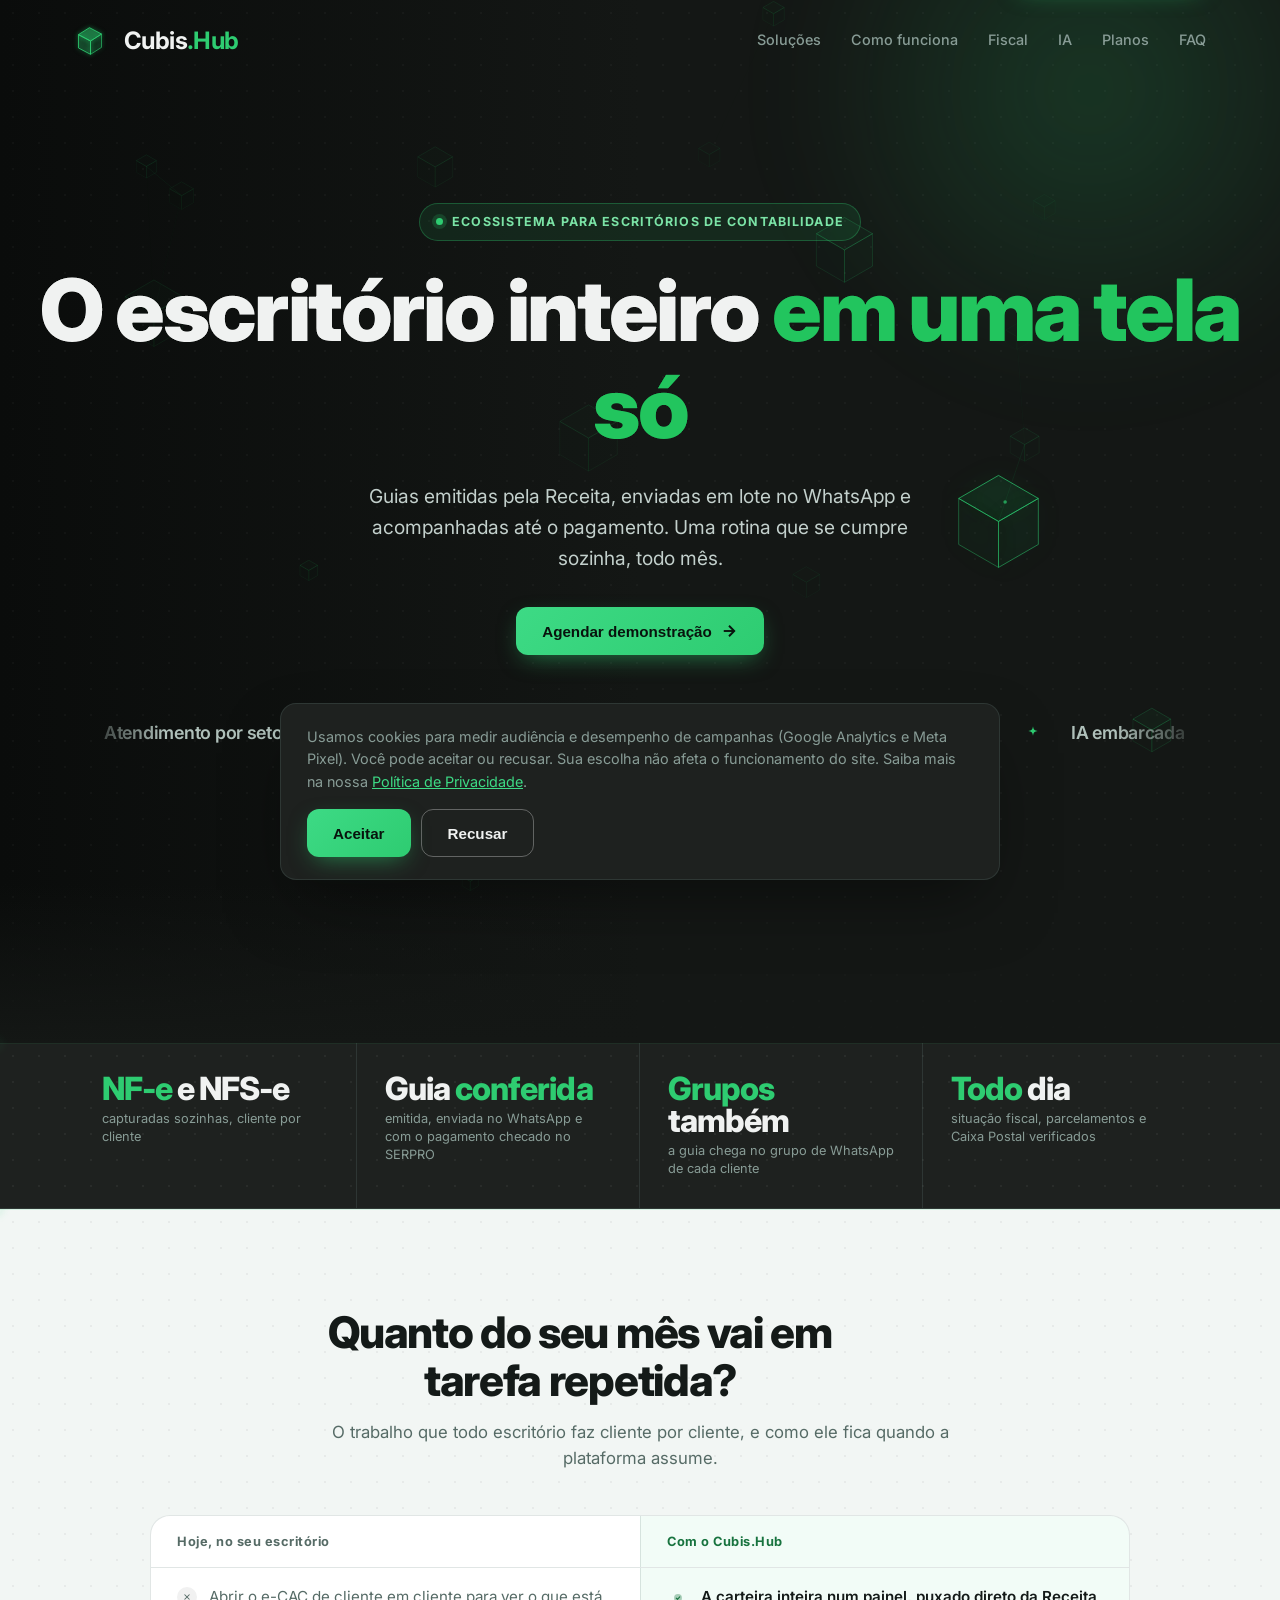
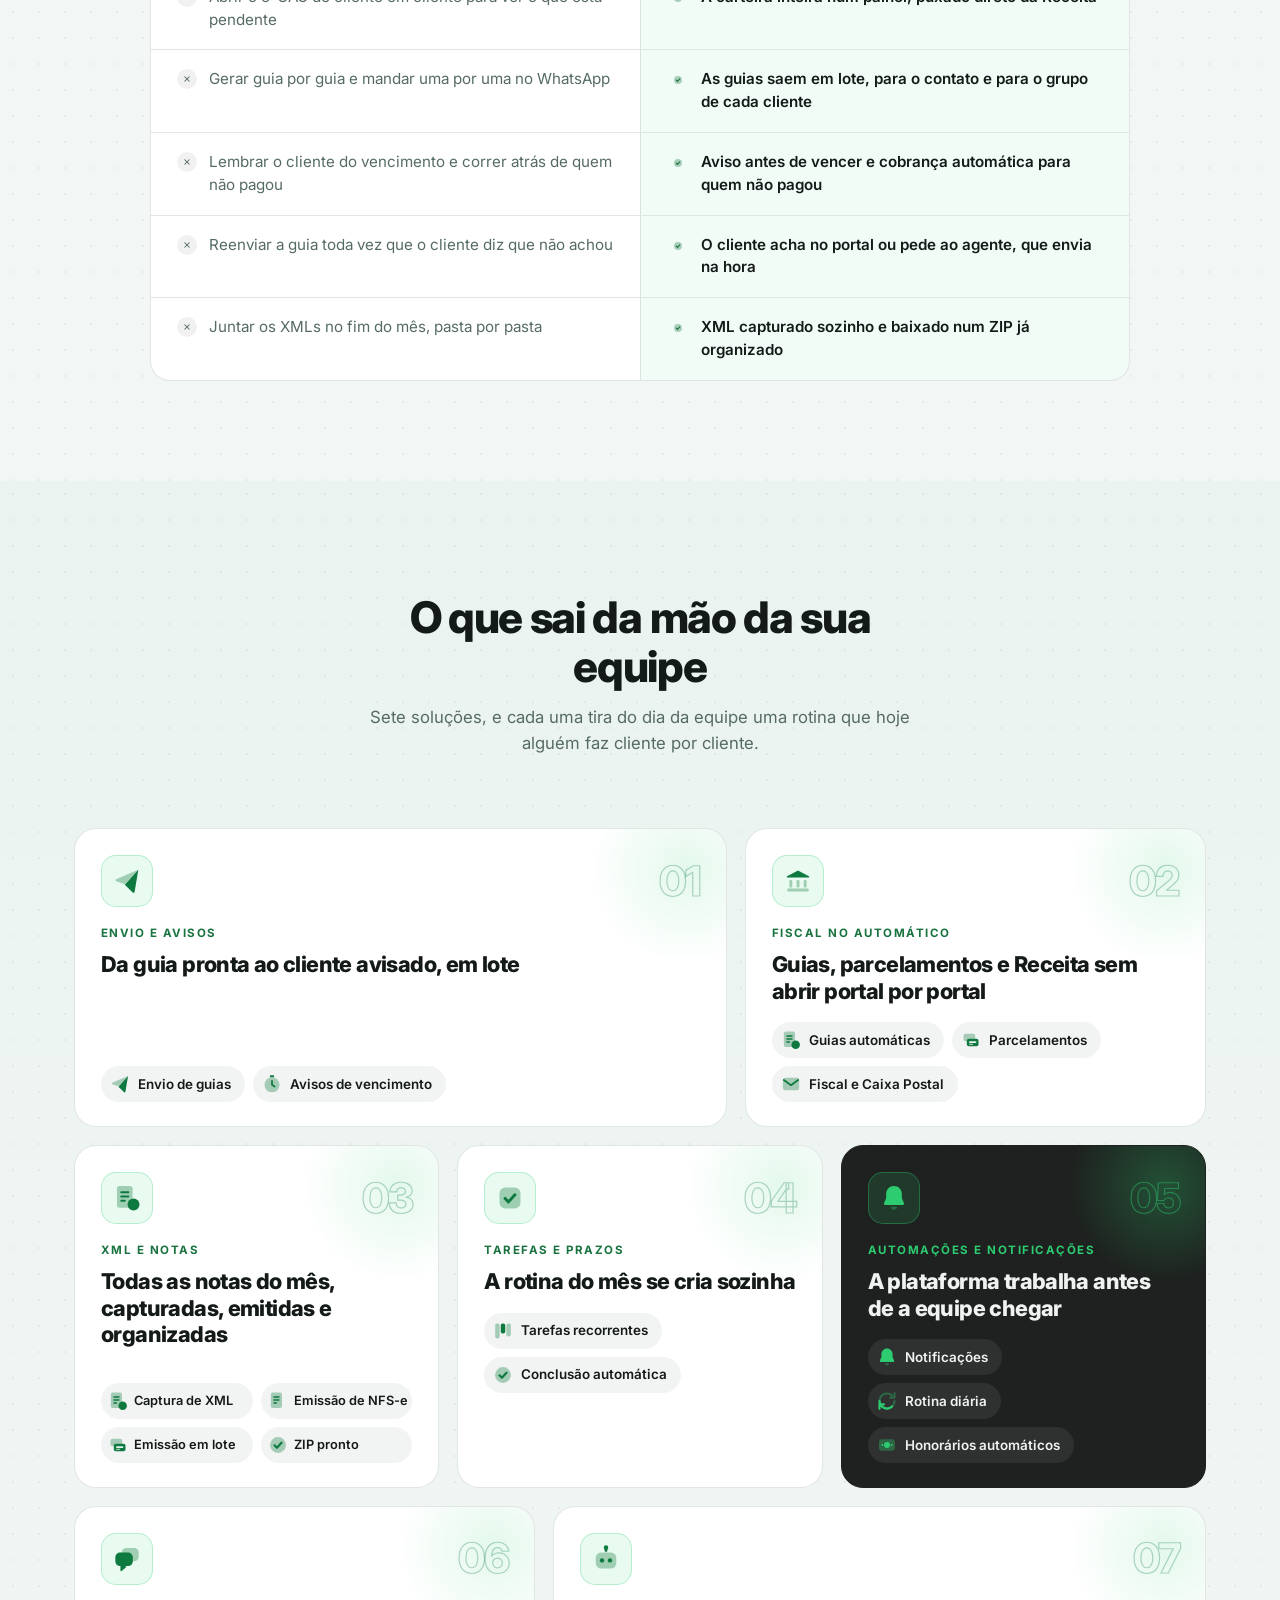
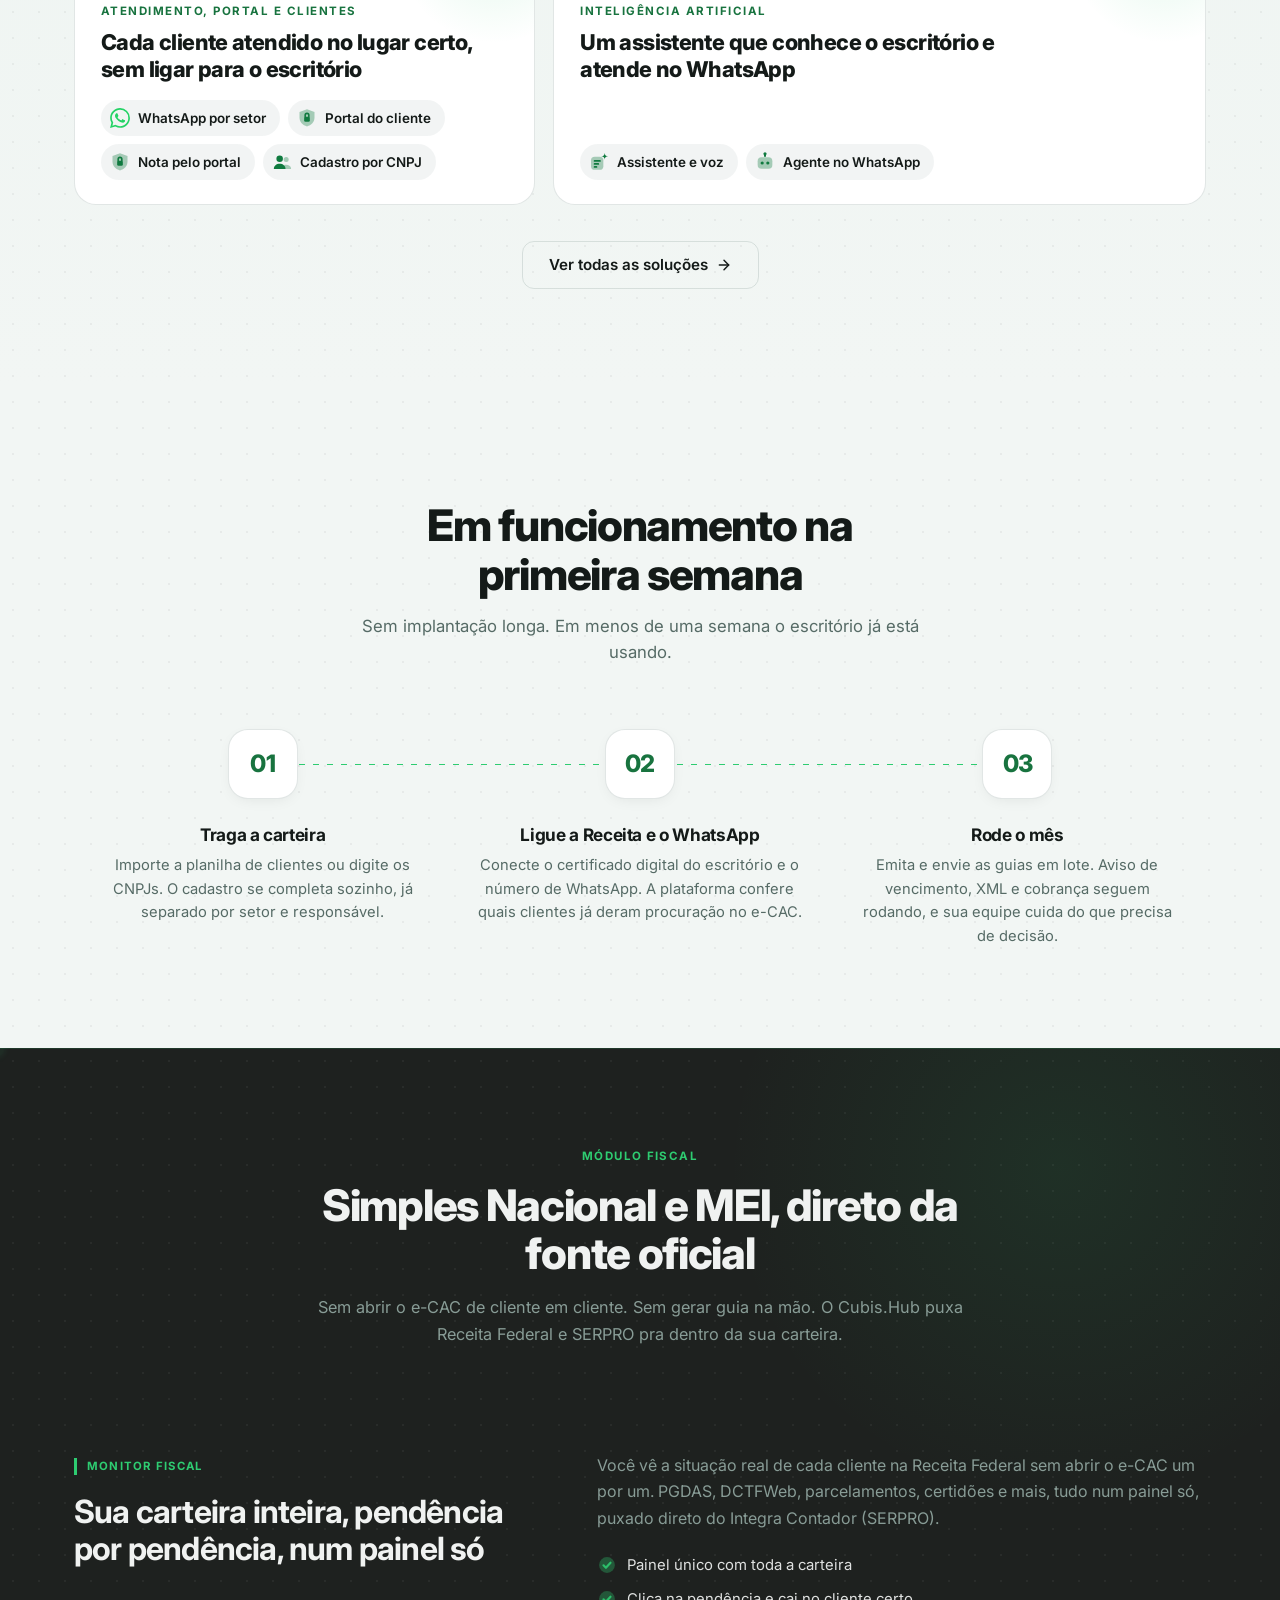
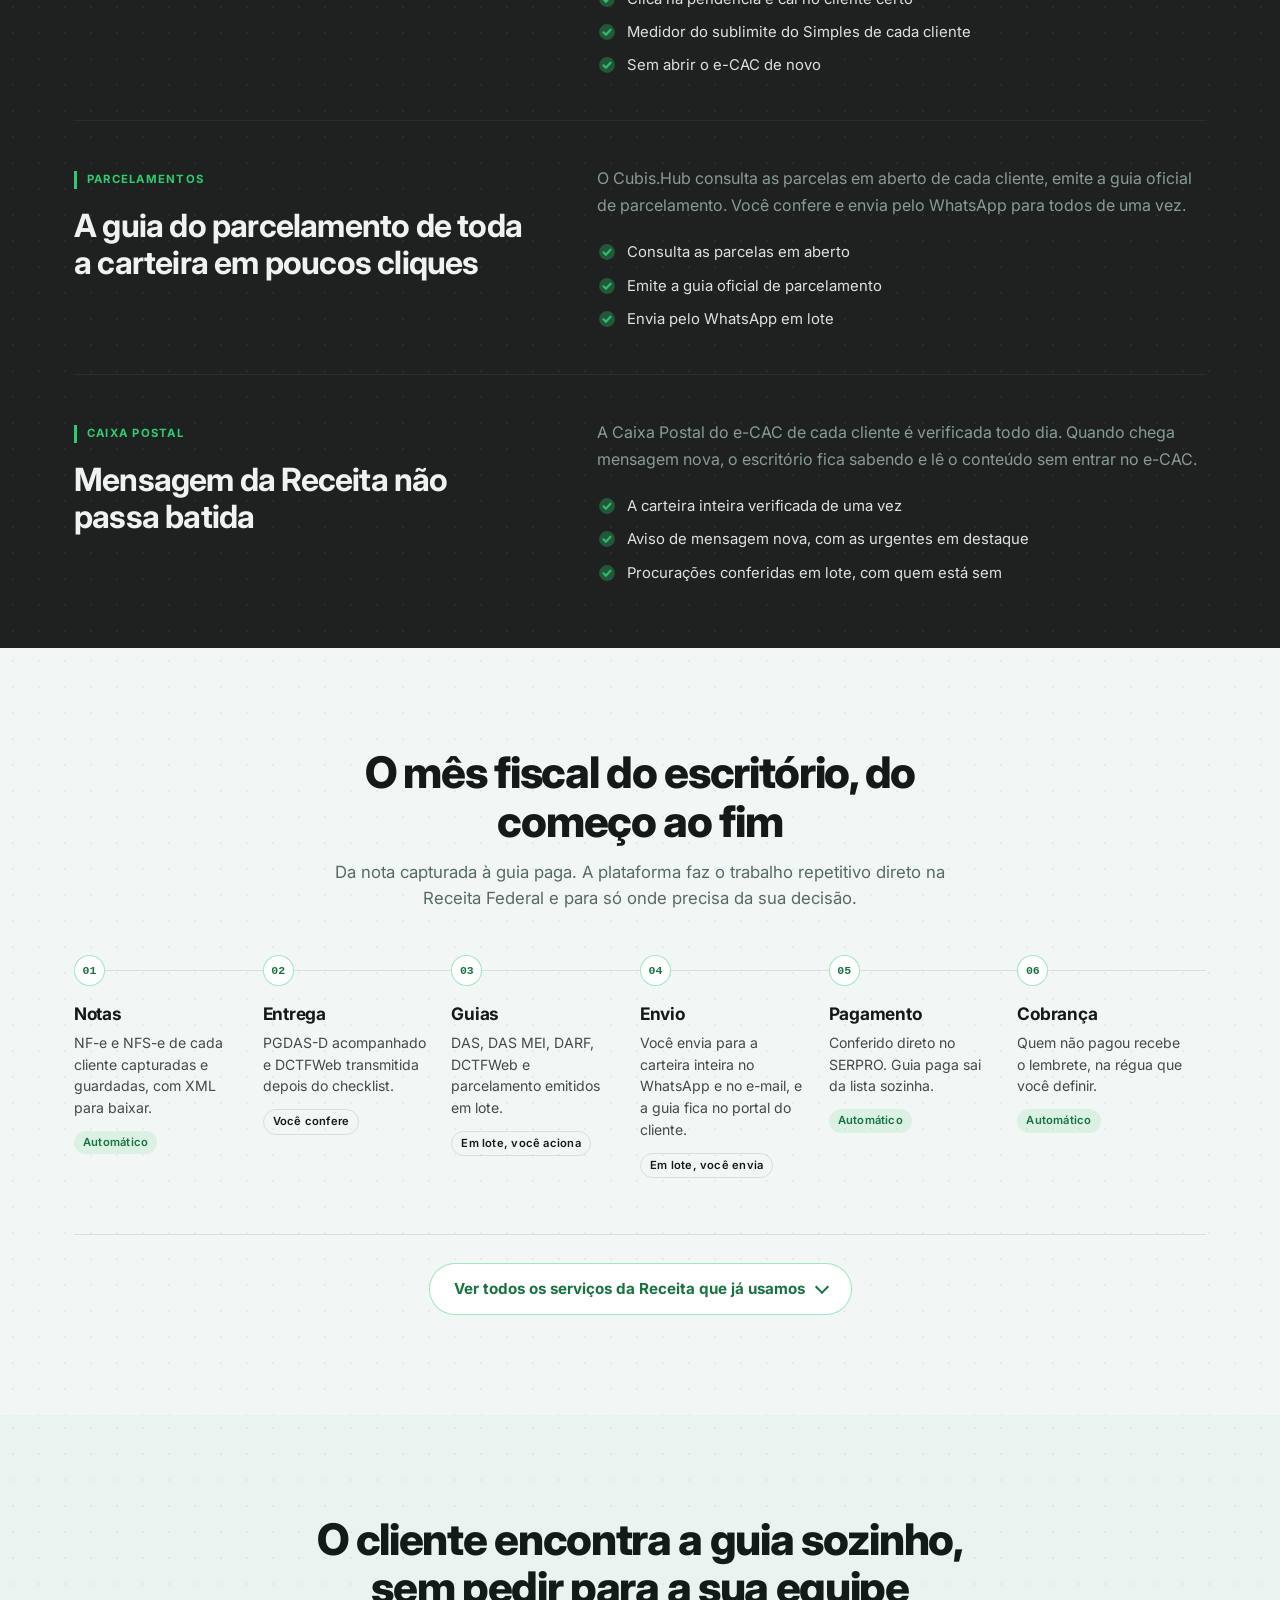
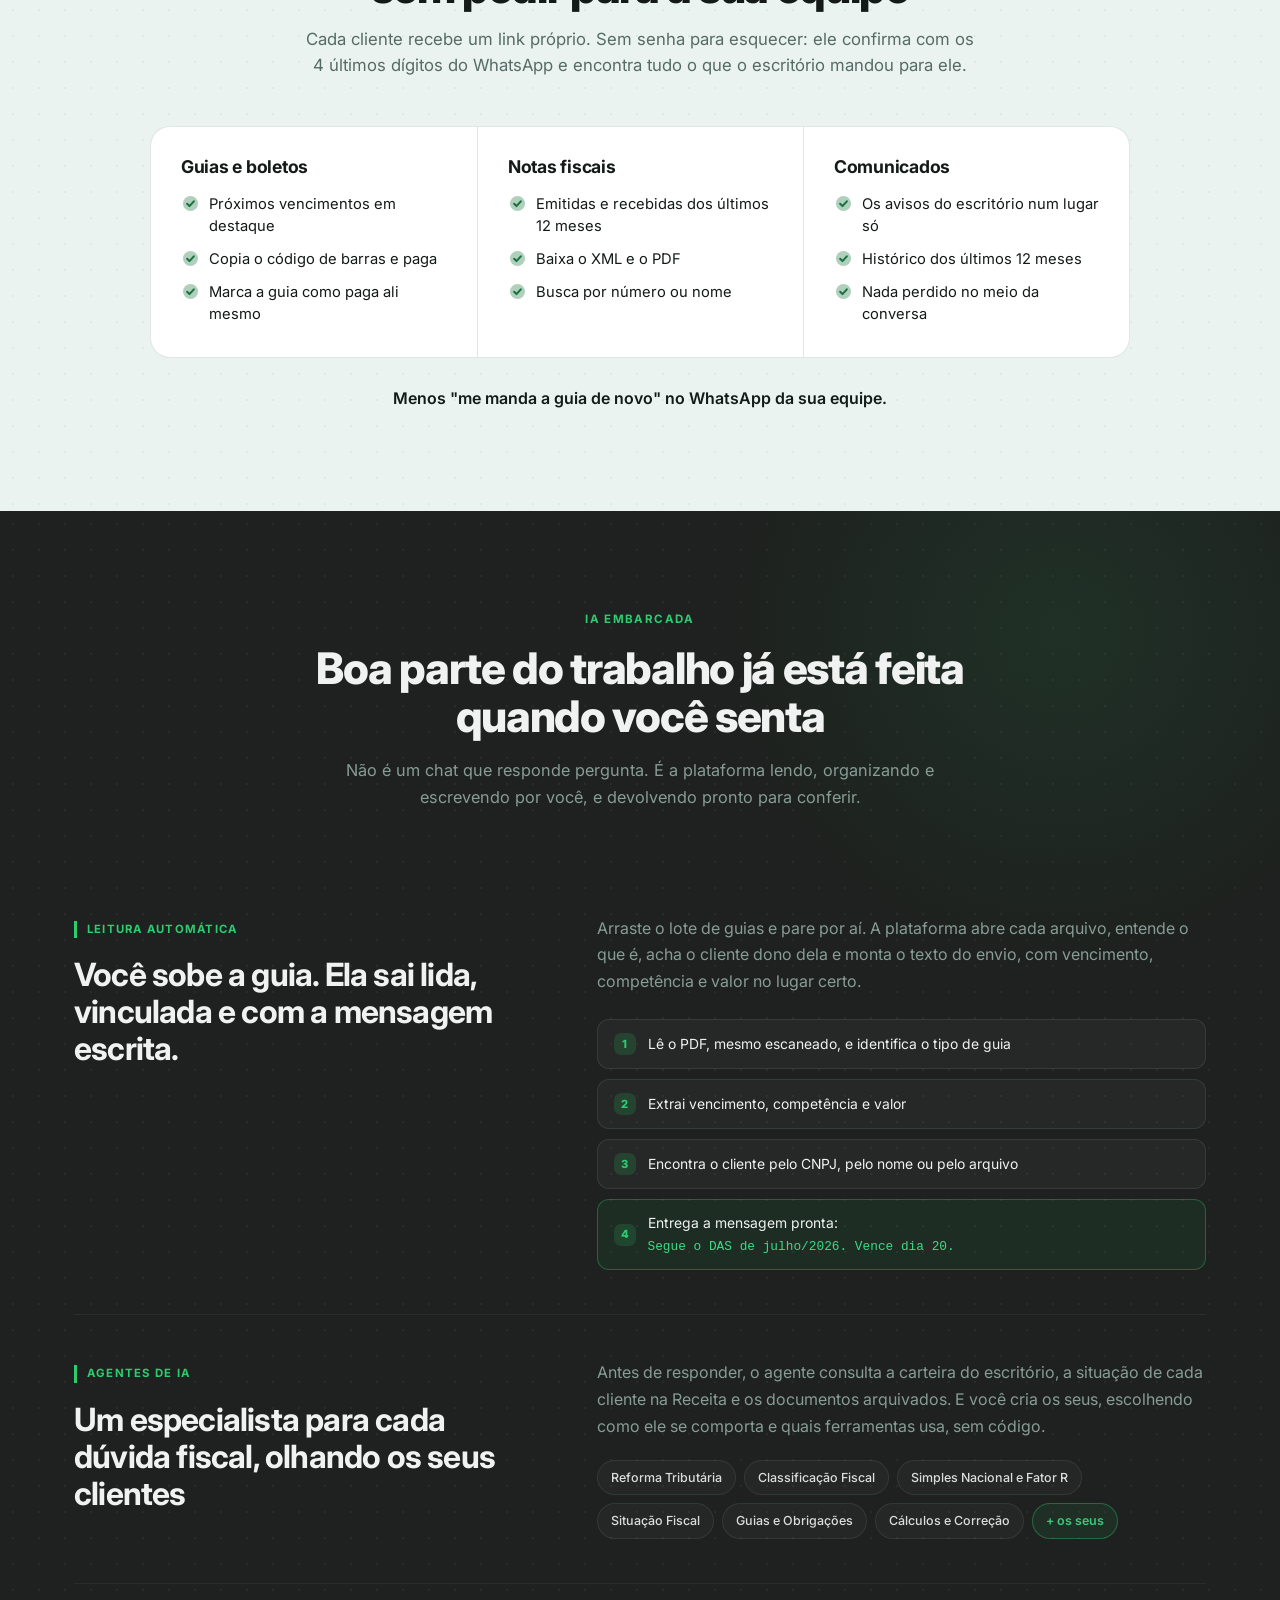
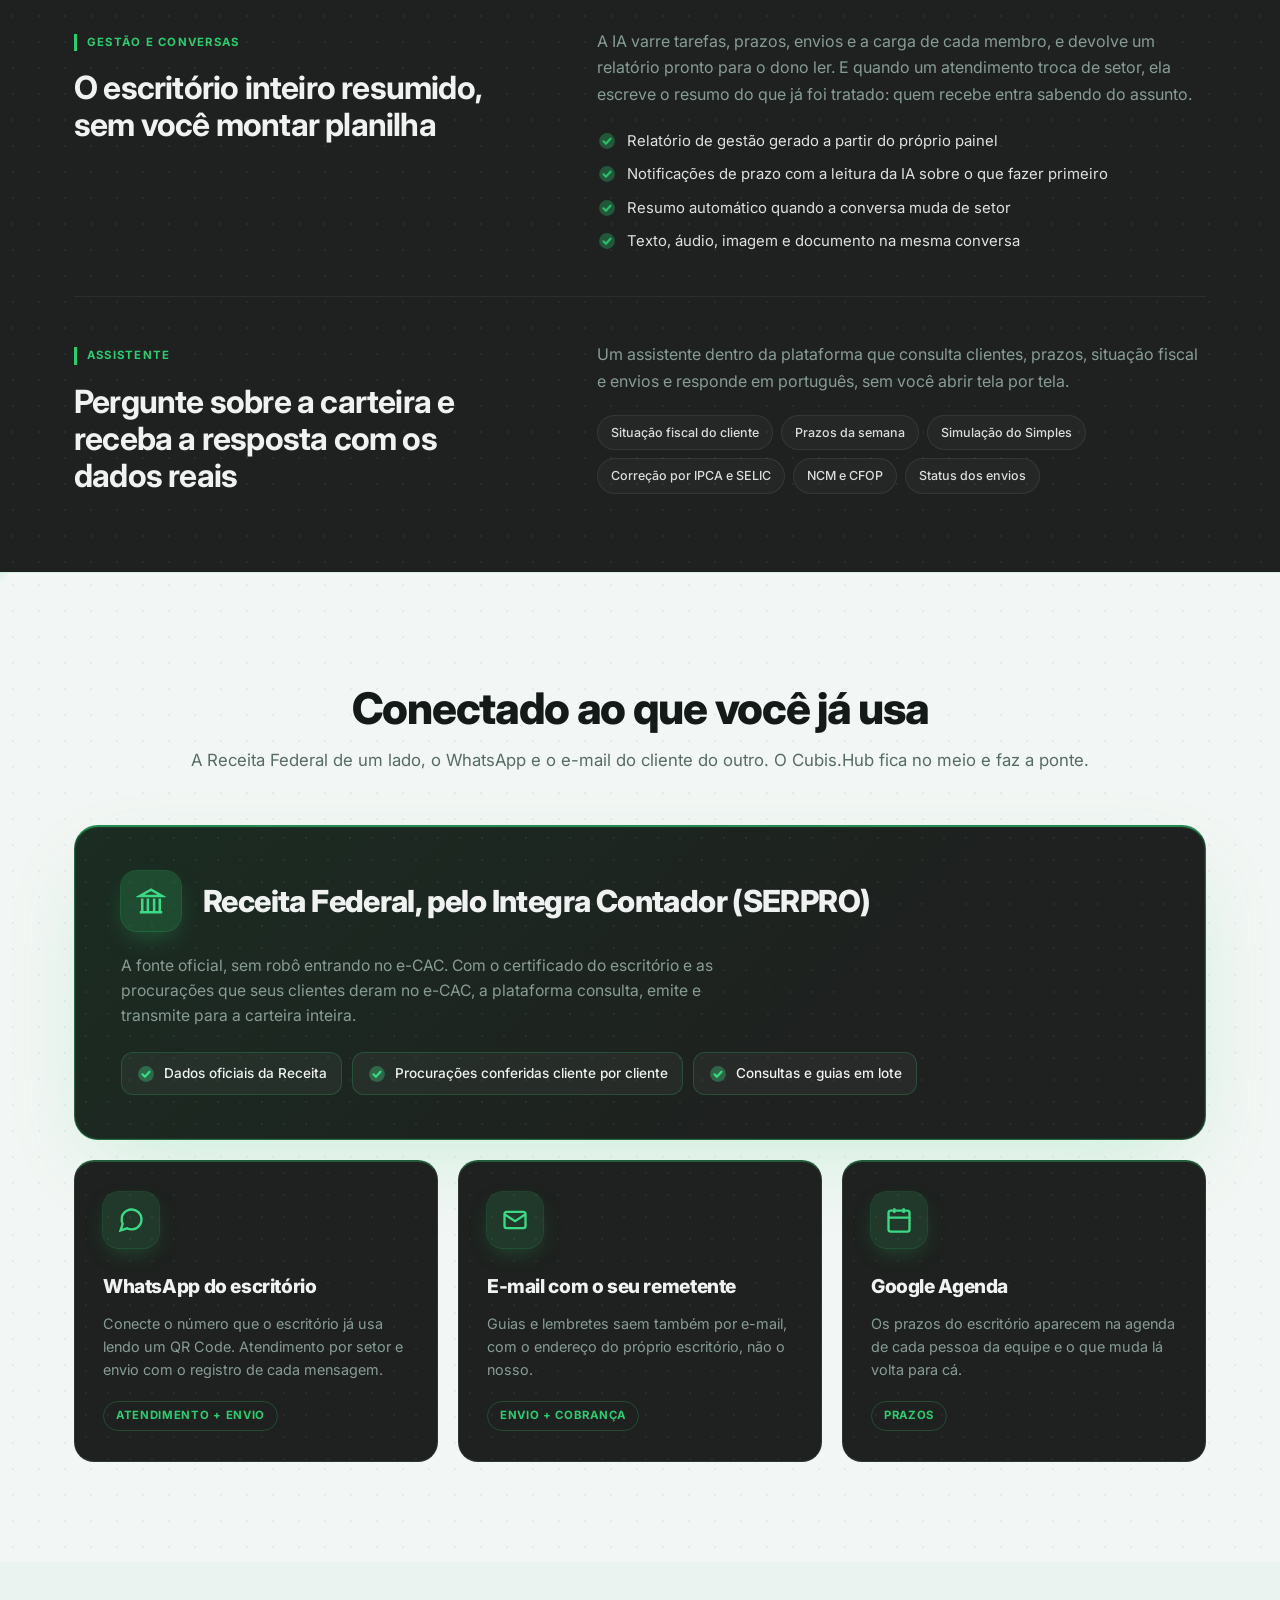
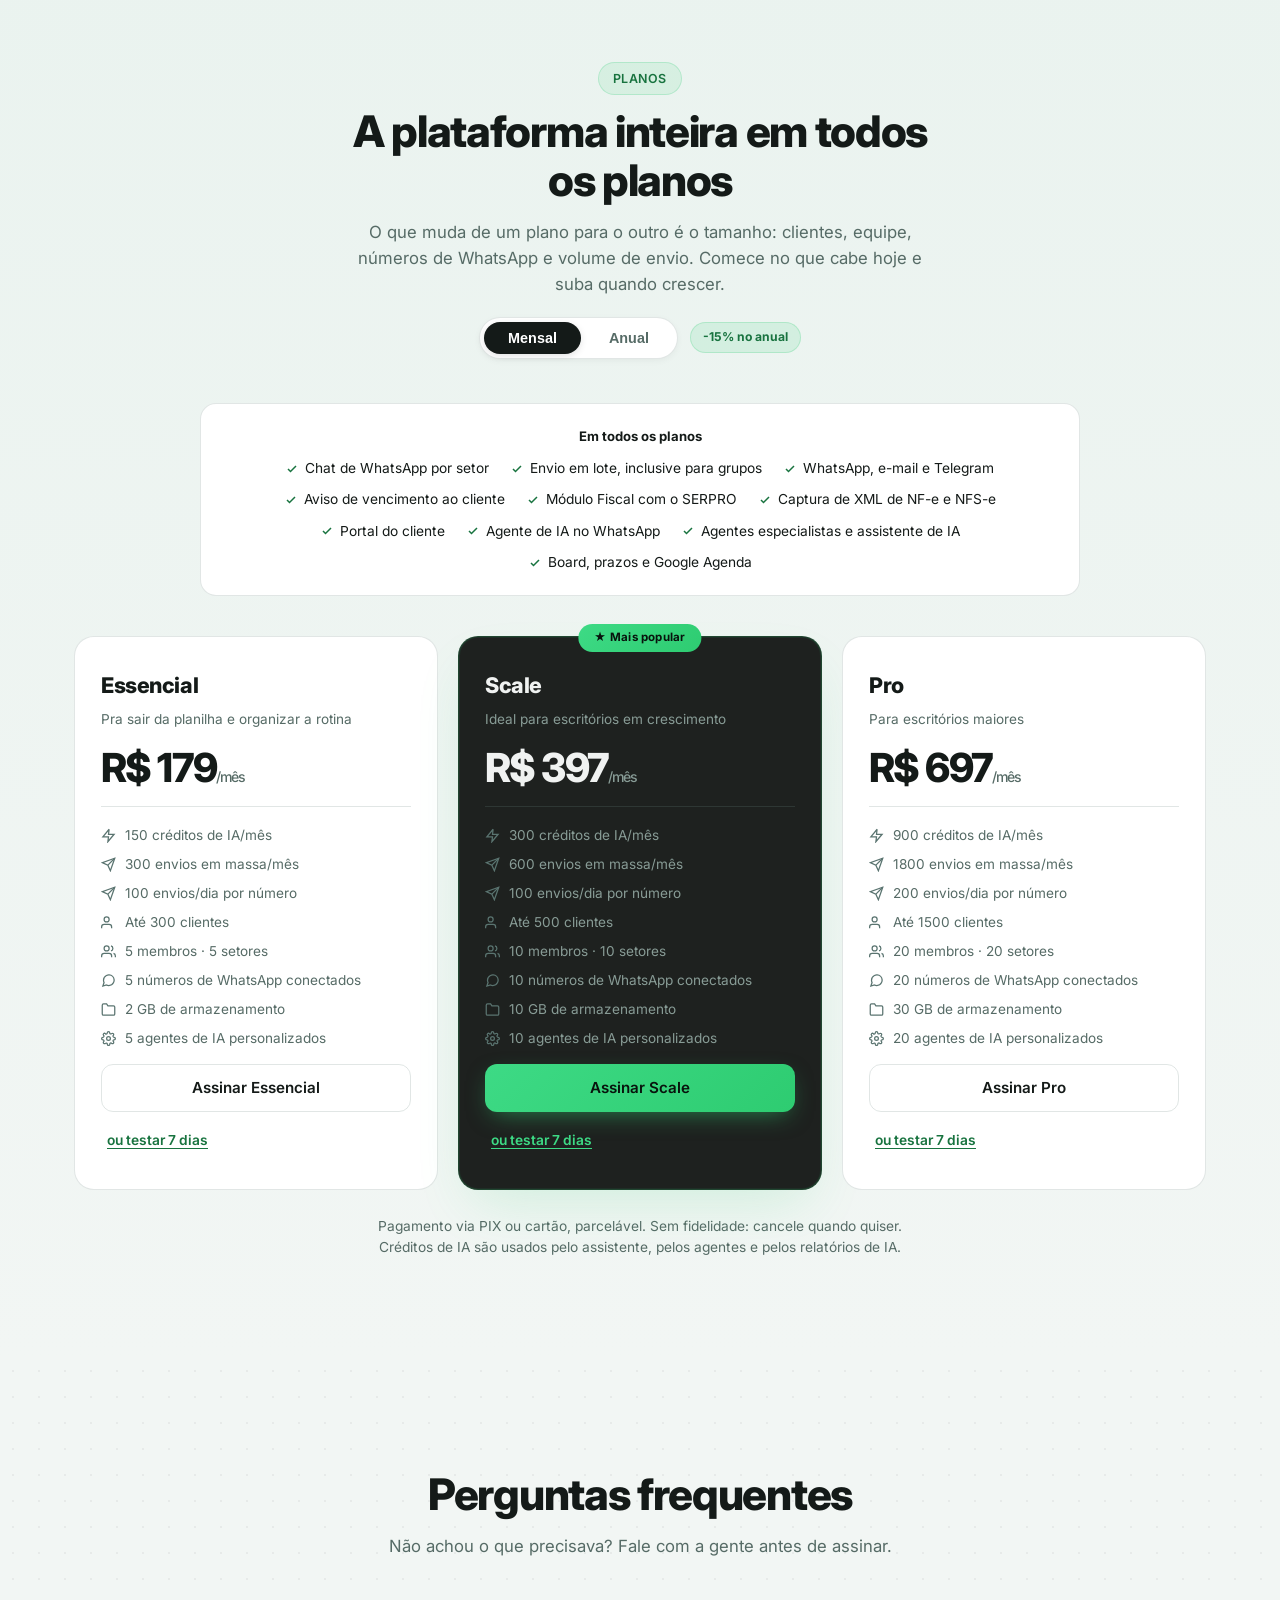
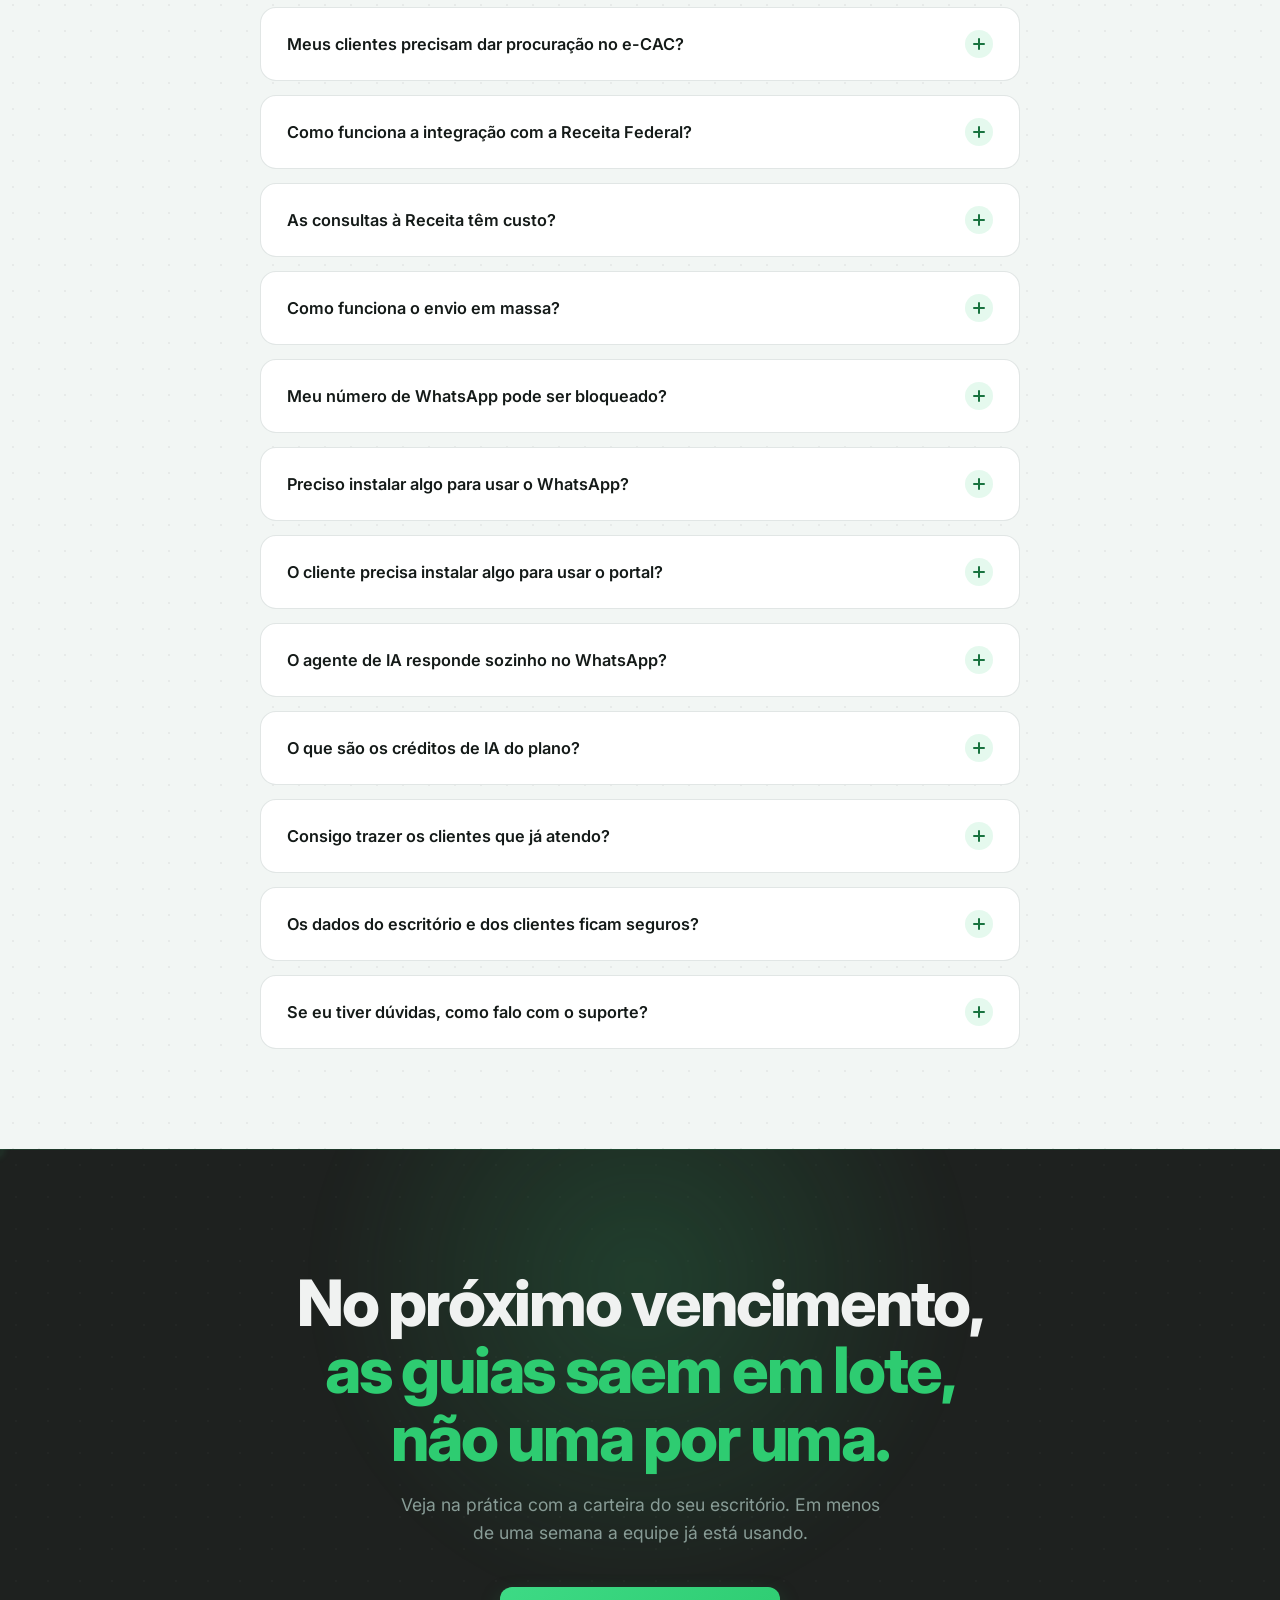
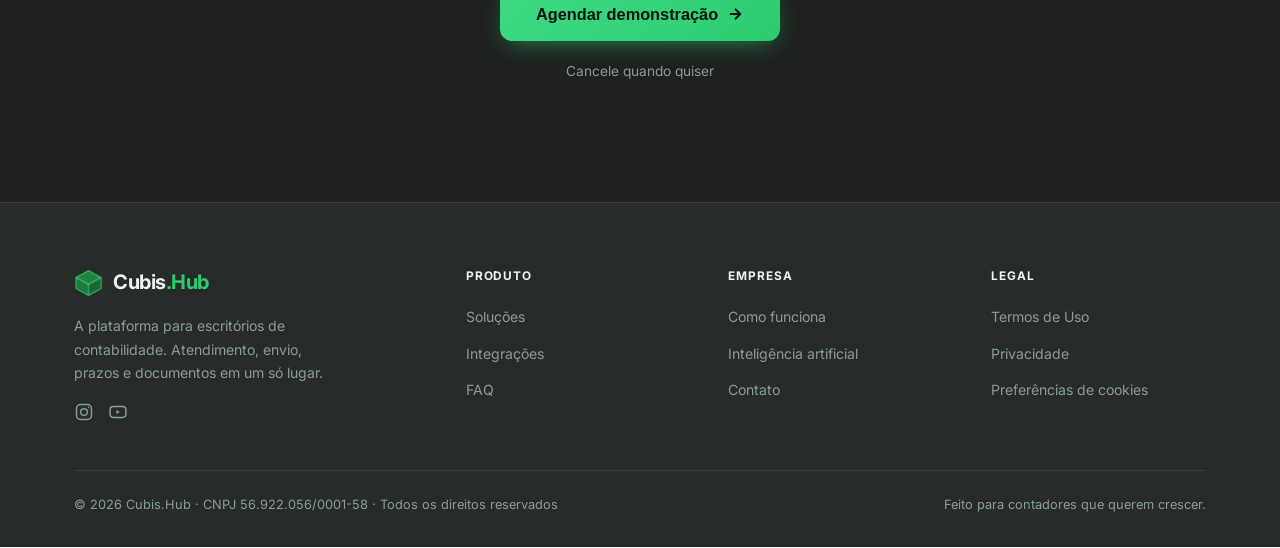
==== commit ecdd857b: "feat(solucoes): guias automaticas (DAS, DCTFWeb, DAS MEI), honorarios e emissao de nota pelo portal " ====
--- a/index.html
+++ b/index.html
@@ -1192,8 +1192,8 @@
       </article>
       <article class="sb s5 reveal">
         <div class="sb-top"><span class="sb-ic"><svg class="pi" viewBox="0 0 24 24" fill="none" aria-hidden="true"><rect x="4.6" y="11.2" width="2.5" height="6.4" rx=".7" fill="currentColor" opacity=".34"/><rect x="10.75" y="11.2" width="2.5" height="6.4" rx=".7" fill="currentColor" opacity=".34"/><rect x="16.9" y="11.2" width="2.5" height="6.4" rx=".7" fill="currentColor" opacity=".34"/><rect x="2.8" y="18.4" width="18.4" height="2.6" rx="1.1" fill="currentColor" opacity=".34"/><path d="M12 2.9 21.3 8c.5.3.4 1.1-.2 1.1H2.9c-.6 0-.7-.8-.2-1.1L12 2.9Z" fill="currentColor"/></svg></span><span class="sb-n" aria-hidden="true">02</span></div>
-        <div class="sb-body"><div class="sb-name">Fiscal no automático</div><h3 class="sb-title"><a class="sb-link" href="solucoes.html#g-fiscal">Parcelamentos, DAS e Receita sem abrir portal por portal</a></h3></div>
-        <div class="sb-subs"><a href="solucoes.html#parcelamentos"><svg class="pi" viewBox="0 0 24 24" fill="none" aria-hidden="true"><rect x="3" y="4.4" width="14" height="9" rx="2.4" fill="currentColor" opacity=".34"/><rect x="7" y="10.6" width="14" height="9" rx="2.4" fill="currentColor"/><rect x="9.6" y="13.6" width="8.8" height="1.9" rx=".95" fill="#fff" opacity=".9"/><rect x="9.6" y="16.6" width="5" height="1.5" rx=".75" fill="#fff" opacity=".6"/></svg>Parcelamentos e DAS</a><a href="solucoes.html#fiscal"><svg class="pi" viewBox="0 0 24 24" fill="none" aria-hidden="true"><rect x="2.2" y="4.6" width="19.6" height="15" rx="3" fill="currentColor" opacity=".34"/><path d="M3.4 7.2 12 13.4l8.6-6.2" fill="none" stroke="currentColor" stroke-width="2.1" stroke-linecap="round" stroke-linejoin="round"/></svg>Fiscal e Caixa Postal</a></div>
+        <div class="sb-body"><div class="sb-name">Fiscal no automático</div><h3 class="sb-title"><a class="sb-link" href="solucoes.html#g-fiscal">Guias, parcelamentos e Receita sem abrir portal por portal</a></h3></div>
+        <div class="sb-subs"><a href="solucoes.html#guias-automaticas"><svg class="pi" viewBox="0 0 24 24" fill="none" aria-hidden="true"><rect x="3.4" y="1.8" width="13.4" height="18.6" rx="2.4" fill="currentColor" opacity=".34"/><rect x="6.2" y="6.2" width="7.8" height="1.8" rx=".9" fill="currentColor"/><rect x="6.2" y="9.8" width="7.8" height="1.8" rx=".9" fill="currentColor"/><rect x="6.2" y="13.4" width="4.8" height="1.8" rx=".9" fill="currentColor"/><circle cx="17.6" cy="17.6" r="5.1" fill="currentColor"/><path d="M15.5 17.7l1.4 1.4 2.9-3.2" stroke="currentColor" stroke-opacity=".34" stroke-width="1.7" stroke-linecap="round" stroke-linejoin="round" fill="none"/></svg>Guias automáticas</a><a href="solucoes.html#parcelamentos"><svg class="pi" viewBox="0 0 24 24" fill="none" aria-hidden="true"><rect x="3" y="4.4" width="14" height="9" rx="2.4" fill="currentColor" opacity=".34"/><rect x="7" y="10.6" width="14" height="9" rx="2.4" fill="currentColor"/><rect x="9.6" y="13.6" width="8.8" height="1.9" rx=".95" fill="#fff" opacity=".9"/><rect x="9.6" y="16.6" width="5" height="1.5" rx=".75" fill="#fff" opacity=".6"/></svg>Parcelamentos</a><a href="solucoes.html#fiscal"><svg class="pi" viewBox="0 0 24 24" fill="none" aria-hidden="true"><rect x="2.2" y="4.6" width="19.6" height="15" rx="3" fill="currentColor" opacity=".34"/><path d="M3.4 7.2 12 13.4l8.6-6.2" fill="none" stroke="currentColor" stroke-width="2.1" stroke-linecap="round" stroke-linejoin="round"/></svg>Fiscal e Caixa Postal</a></div>
       </article>
       <article class="sb s4 reveal">
         <div class="sb-top"><span class="sb-ic"><svg class="pi" viewBox="0 0 24 24" fill="none" aria-hidden="true"><rect x="3.4" y="1.8" width="13.4" height="18.6" rx="2.4" fill="currentColor" opacity=".34"/><rect x="6.2" y="6.2" width="7.8" height="1.8" rx=".9" fill="currentColor"/><rect x="6.2" y="9.8" width="7.8" height="1.8" rx=".9" fill="currentColor"/><rect x="6.2" y="13.4" width="4.8" height="1.8" rx=".9" fill="currentColor"/><circle cx="17.6" cy="17.6" r="5.1" fill="currentColor"/><path d="M15.5 17.7l1.4 1.4 2.9-3.2" stroke="currentColor" stroke-opacity=".34" stroke-width="1.7" stroke-linecap="round" stroke-linejoin="round" fill="none"/></svg></span><span class="sb-n" aria-hidden="true">03</span></div>
@@ -1208,12 +1208,12 @@
       <article class="sb s4 dark up reveal">
         <div class="sb-top"><span class="sb-ic"><svg class="pi" viewBox="0 0 24 24" fill="none" aria-hidden="true"><path d="M12 1.8c-3.8 0-6.7 3-6.7 6.8v3.5l-1.8 4.1c-.4.9.2 1.9 1.2 1.9h14.6c1 0 1.6-1 1.2-1.9l-1.8-4.1V8.6c0-3.8-2.9-6.8-6.7-6.8z" fill="currentColor"/><path d="M9.3 19.6h5.4c0 1.5-1.2 2.6-2.7 2.6s-2.7-1.1-2.7-2.6z" fill="currentColor" opacity=".34"/></svg></span><span class="sb-n" aria-hidden="true">05</span></div>
         <div class="sb-body"><div class="sb-name">Automações e notificações</div><h3 class="sb-title"><a class="sb-link" href="solucoes.html#g-automacoes">A plataforma trabalha antes de a equipe chegar</a></h3></div>
-        <div class="sb-subs col"><a href="solucoes.html#notificacoes"><svg class="pi" viewBox="0 0 24 24" fill="none" aria-hidden="true"><path d="M12 1.8c-3.8 0-6.7 3-6.7 6.8v3.5l-1.8 4.1c-.4.9.2 1.9 1.2 1.9h14.6c1 0 1.6-1 1.2-1.9l-1.8-4.1V8.6c0-3.8-2.9-6.8-6.7-6.8z" fill="currentColor"/><path d="M9.3 19.6h5.4c0 1.5-1.2 2.6-2.7 2.6s-2.7-1.1-2.7-2.6z" fill="currentColor" opacity=".34"/></svg>Notificações</a><a href="solucoes.html#g-automacoes"><svg class="pi" viewBox="0 0 24 24" fill="none" aria-hidden="true"><path d="M21 12a9 9 0 1 1-3-6.7" stroke="currentColor" stroke-width="2.6" fill="none" stroke-linecap="round" opacity=".34"/><path d="M21 2.6V8h-5.4" stroke="currentColor" stroke-width="2.6" fill="none" stroke-linecap="round" stroke-linejoin="round" opacity=".34"/><path d="M3 12a9 9 0 0 0 15.1 6.6" stroke="currentColor" stroke-width="2.6" fill="none" stroke-linecap="round"/><path d="M3 21.4V16h5.4" stroke="currentColor" stroke-width="2.6" fill="none" stroke-linecap="round" stroke-linejoin="round"/></svg>Rotina diária</a></div>
+        <div class="sb-subs col"><a href="solucoes.html#notificacoes"><svg class="pi" viewBox="0 0 24 24" fill="none" aria-hidden="true"><path d="M12 1.8c-3.8 0-6.7 3-6.7 6.8v3.5l-1.8 4.1c-.4.9.2 1.9 1.2 1.9h14.6c1 0 1.6-1 1.2-1.9l-1.8-4.1V8.6c0-3.8-2.9-6.8-6.7-6.8z" fill="currentColor"/><path d="M9.3 19.6h5.4c0 1.5-1.2 2.6-2.7 2.6s-2.7-1.1-2.7-2.6z" fill="currentColor" opacity=".34"/></svg>Notificações</a><a href="solucoes.html#g-automacoes"><svg class="pi" viewBox="0 0 24 24" fill="none" aria-hidden="true"><path d="M21 12a9 9 0 1 1-3-6.7" stroke="currentColor" stroke-width="2.6" fill="none" stroke-linecap="round" opacity=".34"/><path d="M21 2.6V8h-5.4" stroke="currentColor" stroke-width="2.6" fill="none" stroke-linecap="round" stroke-linejoin="round" opacity=".34"/><path d="M3 12a9 9 0 0 0 15.1 6.6" stroke="currentColor" stroke-width="2.6" fill="none" stroke-linecap="round"/><path d="M3 21.4V16h5.4" stroke="currentColor" stroke-width="2.6" fill="none" stroke-linecap="round" stroke-linejoin="round"/></svg>Rotina diária</a><a href="solucoes.html#honorarios"><svg class="pi" viewBox="0 0 24 24" fill="none" aria-hidden="true"><rect x="2.4" y="5.2" width="19.2" height="13.6" rx="3.6" fill="currentColor" opacity=".34"/><circle cx="12" cy="12" r="3.6" fill="currentColor"/><circle cx="6.4" cy="12" r="1.1" fill="currentColor"/><circle cx="17.6" cy="12" r="1.1" fill="currentColor"/></svg>Honorários automáticos</a></div>
       </article>
       <article class="sb s5 reveal">
         <div class="sb-top"><span class="sb-ic"><svg class="pi" viewBox="0 0 24 24" fill="none" aria-hidden="true"><rect x="7.5" y="2.5" width="14.5" height="11.5" rx="4" fill="currentColor" opacity=".34"/><rect x="2" y="6.5" width="15" height="11.5" rx="4" fill="currentColor"/><path d="M6.4 16.6v5.2c0 .5.6.8 1 .5l4.3-3.6z" fill="currentColor"/></svg></span><span class="sb-n" aria-hidden="true">06</span></div>
         <div class="sb-body"><div class="sb-name">Atendimento, portal e clientes</div><h3 class="sb-title"><a class="sb-link" href="solucoes.html#g-atendimento">Cada cliente atendido no lugar certo, sem ligar para o escritório</a></h3></div>
-        <div class="sb-subs"><a href="solucoes.html#atendimento"><svg class="wa-ic" viewBox="0 0 24 24" fill="currentColor"><path d="M17.472 14.382c-.297-.149-1.758-.867-2.03-.967-.273-.099-.471-.148-.67.15-.197.297-.767.966-.94 1.164-.173.199-.347.223-.644.075-.297-.15-1.255-.463-2.39-1.475-.883-.788-1.48-1.761-1.653-2.059-.173-.297-.018-.458.13-.606.134-.133.298-.347.446-.52.149-.174.198-.298.298-.497.099-.198.05-.371-.025-.52-.075-.149-.669-1.612-.916-2.207-.242-.579-.487-.5-.669-.51-.173-.008-.371-.01-.57-.01-.198 0-.52.074-.792.372-.272.297-1.04 1.016-1.04 2.479 0 1.462 1.065 2.875 1.213 3.074.149.198 2.096 3.2 5.077 4.487.709.306 1.262.489 1.694.625.712.227 1.36.195 1.871.118.571-.085 1.758-.719 2.006-1.413.248-.694.248-1.289.173-1.413-.074-.124-.272-.198-.57-.347m-5.421 7.403h-.004a9.87 9.87 0 01-5.031-1.378l-.361-.214-3.741.982.998-3.648-.235-.374a9.86 9.86 0 01-1.51-5.26c.001-5.45 4.436-9.884 9.888-9.884 2.64 0 5.122 1.03 6.988 2.898a9.825 9.825 0 012.893 6.994c-.003 5.45-4.437 9.884-9.885 9.884m8.413-18.297A11.815 11.815 0 0012.05 0C5.495 0 .16 5.335.157 11.892c0 2.096.547 4.142 1.588 5.945L.057 24l6.305-1.654a11.882 11.882 0 005.683 1.448h.005c6.554 0 11.89-5.335 11.893-11.893a11.821 11.821 0 00-3.48-8.413Z"/></svg>WhatsApp por setor</a><a href="solucoes.html#documentos"><svg class="pi" viewBox="0 0 24 24" fill="none" aria-hidden="true"><path d="M12 1.4 3 4.8v6.4c0 6 3.9 9.7 9 10.9 5.1-1.2 9-4.9 9-10.9V4.8z" fill="currentColor" opacity=".34"/><rect x="8.6" y="10.4" width="6.8" height="6.2" rx="1.6" fill="currentColor"/><path d="M9.8 10.4V8.6a2.2 2.2 0 1 1 4.4 0v1.8" stroke="currentColor" stroke-width="1.9" fill="none" stroke-linecap="round"/></svg>Portal do cliente</a><a href="solucoes.html#clientes"><svg class="pi" viewBox="0 0 24 24" fill="none" aria-hidden="true"><circle cx="17" cy="9" r="3" fill="currentColor" opacity=".34"/><path d="M13.4 20.5H22c.6 0 1-.5.9-1.1-.5-2.6-2.8-4.2-5.9-4.2-.9 0-1.7.1-2.4.4z" fill="currentColor" opacity=".34"/><circle cx="9.2" cy="8.2" r="3.9" fill="currentColor"/><path d="M2.2 20.5c0-3.9 3.1-6.3 7-6.3s7 2.4 7 6.3z" fill="currentColor"/></svg>Cadastro por CNPJ</a></div>
+        <div class="sb-subs"><a href="solucoes.html#atendimento"><svg class="wa-ic" viewBox="0 0 24 24" fill="currentColor"><path d="M17.472 14.382c-.297-.149-1.758-.867-2.03-.967-.273-.099-.471-.148-.67.15-.197.297-.767.966-.94 1.164-.173.199-.347.223-.644.075-.297-.15-1.255-.463-2.39-1.475-.883-.788-1.48-1.761-1.653-2.059-.173-.297-.018-.458.13-.606.134-.133.298-.347.446-.52.149-.174.198-.298.298-.497.099-.198.05-.371-.025-.52-.075-.149-.669-1.612-.916-2.207-.242-.579-.487-.5-.669-.51-.173-.008-.371-.01-.57-.01-.198 0-.52.074-.792.372-.272.297-1.04 1.016-1.04 2.479 0 1.462 1.065 2.875 1.213 3.074.149.198 2.096 3.2 5.077 4.487.709.306 1.262.489 1.694.625.712.227 1.36.195 1.871.118.571-.085 1.758-.719 2.006-1.413.248-.694.248-1.289.173-1.413-.074-.124-.272-.198-.57-.347m-5.421 7.403h-.004a9.87 9.87 0 01-5.031-1.378l-.361-.214-3.741.982.998-3.648-.235-.374a9.86 9.86 0 01-1.51-5.26c.001-5.45 4.436-9.884 9.888-9.884 2.64 0 5.122 1.03 6.988 2.898a9.825 9.825 0 012.893 6.994c-.003 5.45-4.437 9.884-9.885 9.884m8.413-18.297A11.815 11.815 0 0012.05 0C5.495 0 .16 5.335.157 11.892c0 2.096.547 4.142 1.588 5.945L.057 24l6.305-1.654a11.882 11.882 0 005.683 1.448h.005c6.554 0 11.89-5.335 11.893-11.893a11.821 11.821 0 00-3.48-8.413Z"/></svg>WhatsApp por setor</a><a href="solucoes.html#documentos"><svg class="pi" viewBox="0 0 24 24" fill="none" aria-hidden="true"><path d="M12 1.4 3 4.8v6.4c0 6 3.9 9.7 9 10.9 5.1-1.2 9-4.9 9-10.9V4.8z" fill="currentColor" opacity=".34"/><rect x="8.6" y="10.4" width="6.8" height="6.2" rx="1.6" fill="currentColor"/><path d="M9.8 10.4V8.6a2.2 2.2 0 1 1 4.4 0v1.8" stroke="currentColor" stroke-width="1.9" fill="none" stroke-linecap="round"/></svg>Portal do cliente</a><a href="solucoes.html#portal-emissao"><svg class="pi" viewBox="0 0 24 24" fill="none" aria-hidden="true"><path d="M12 1.4 3 4.8v6.4c0 6 3.9 9.7 9 10.9 5.1-1.2 9-4.9 9-10.9V4.8z" fill="currentColor" opacity=".34"/><rect x="8.6" y="10.4" width="6.8" height="6.2" rx="1.6" fill="currentColor"/><path d="M9.8 10.4V8.6a2.2 2.2 0 1 1 4.4 0v1.8" stroke="currentColor" stroke-width="1.9" fill="none" stroke-linecap="round"/></svg>Nota pelo portal</a><a href="solucoes.html#clientes"><svg class="pi" viewBox="0 0 24 24" fill="none" aria-hidden="true"><circle cx="17" cy="9" r="3" fill="currentColor" opacity=".34"/><path d="M13.4 20.5H22c.6 0 1-.5.9-1.1-.5-2.6-2.8-4.2-5.9-4.2-.9 0-1.7.1-2.4.4z" fill="currentColor" opacity=".34"/><circle cx="9.2" cy="8.2" r="3.9" fill="currentColor"/><path d="M2.2 20.5c0-3.9 3.1-6.3 7-6.3s7 2.4 7 6.3z" fill="currentColor"/></svg>Cadastro por CNPJ</a></div>
       </article>
       <article class="sb s7 reveal">
         <div class="sb-top"><span class="sb-ic"><svg class="pi" viewBox="0 0 24 24" fill="none" aria-hidden="true"><rect x="10.8" y="1.6" width="2.4" height="4.4" rx="1.2" fill="currentColor"/><circle cx="12" cy="2.2" r="1.9" fill="currentColor"/><rect x="3.2" y="6.4" width="17.6" height="13.8" rx="4.6" fill="currentColor" opacity=".34"/><circle cx="8.6" cy="13.2" r="1.9" fill="currentColor"/><circle cx="15.4" cy="13.2" r="1.9" fill="currentColor"/></svg></span><span class="sb-n" aria-hidden="true">07</span></div>
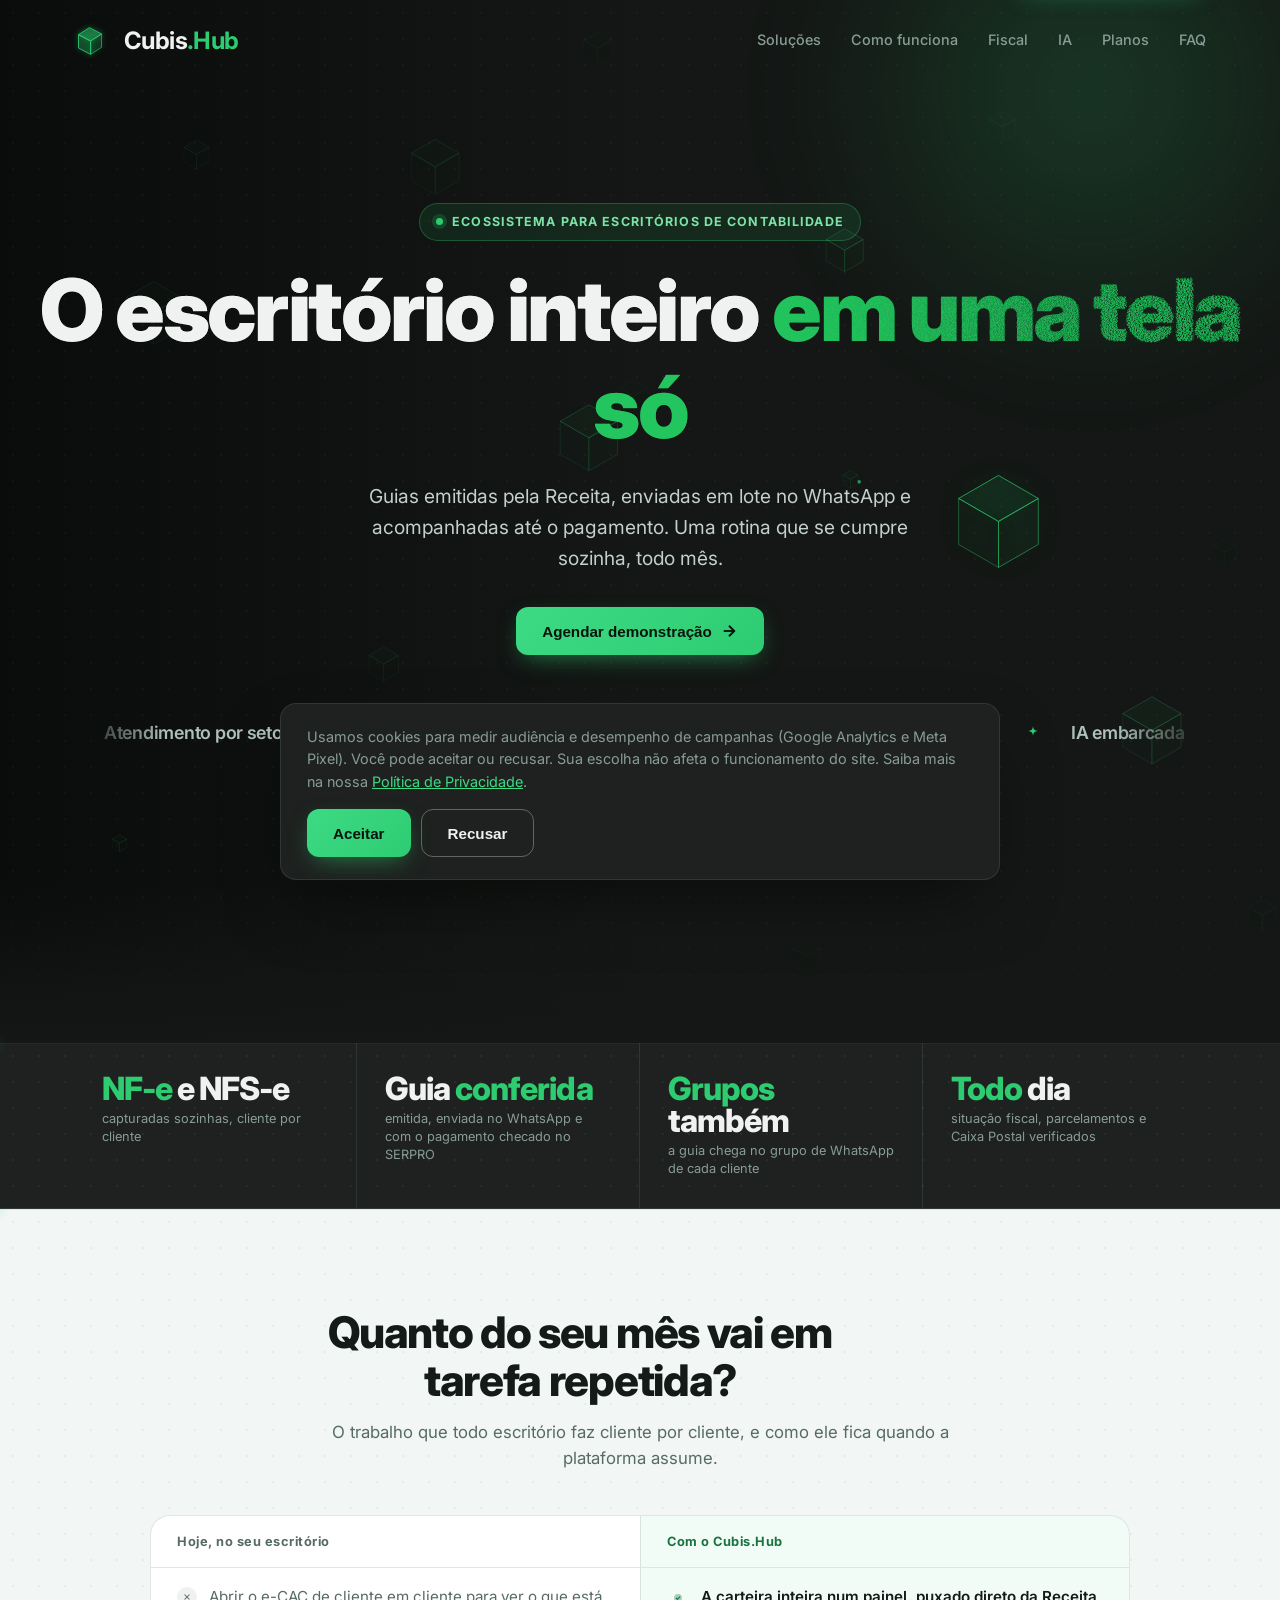
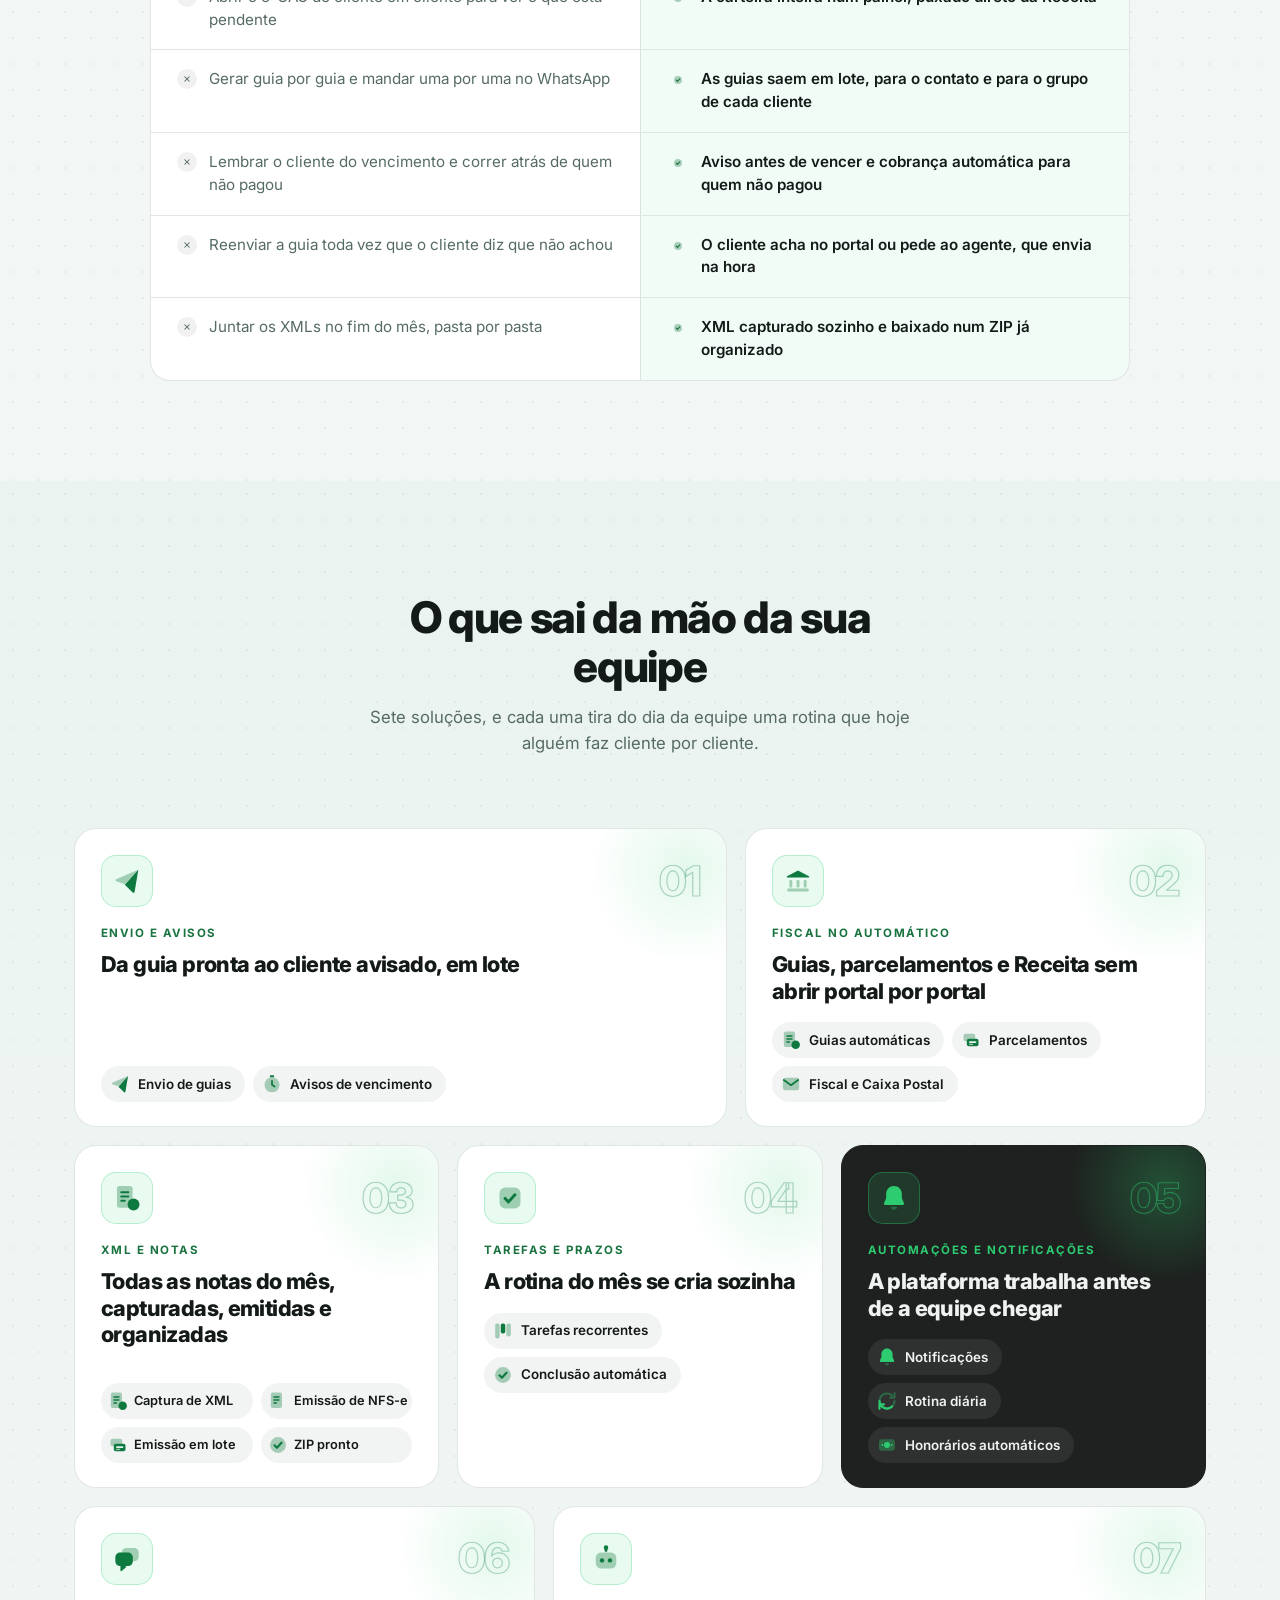
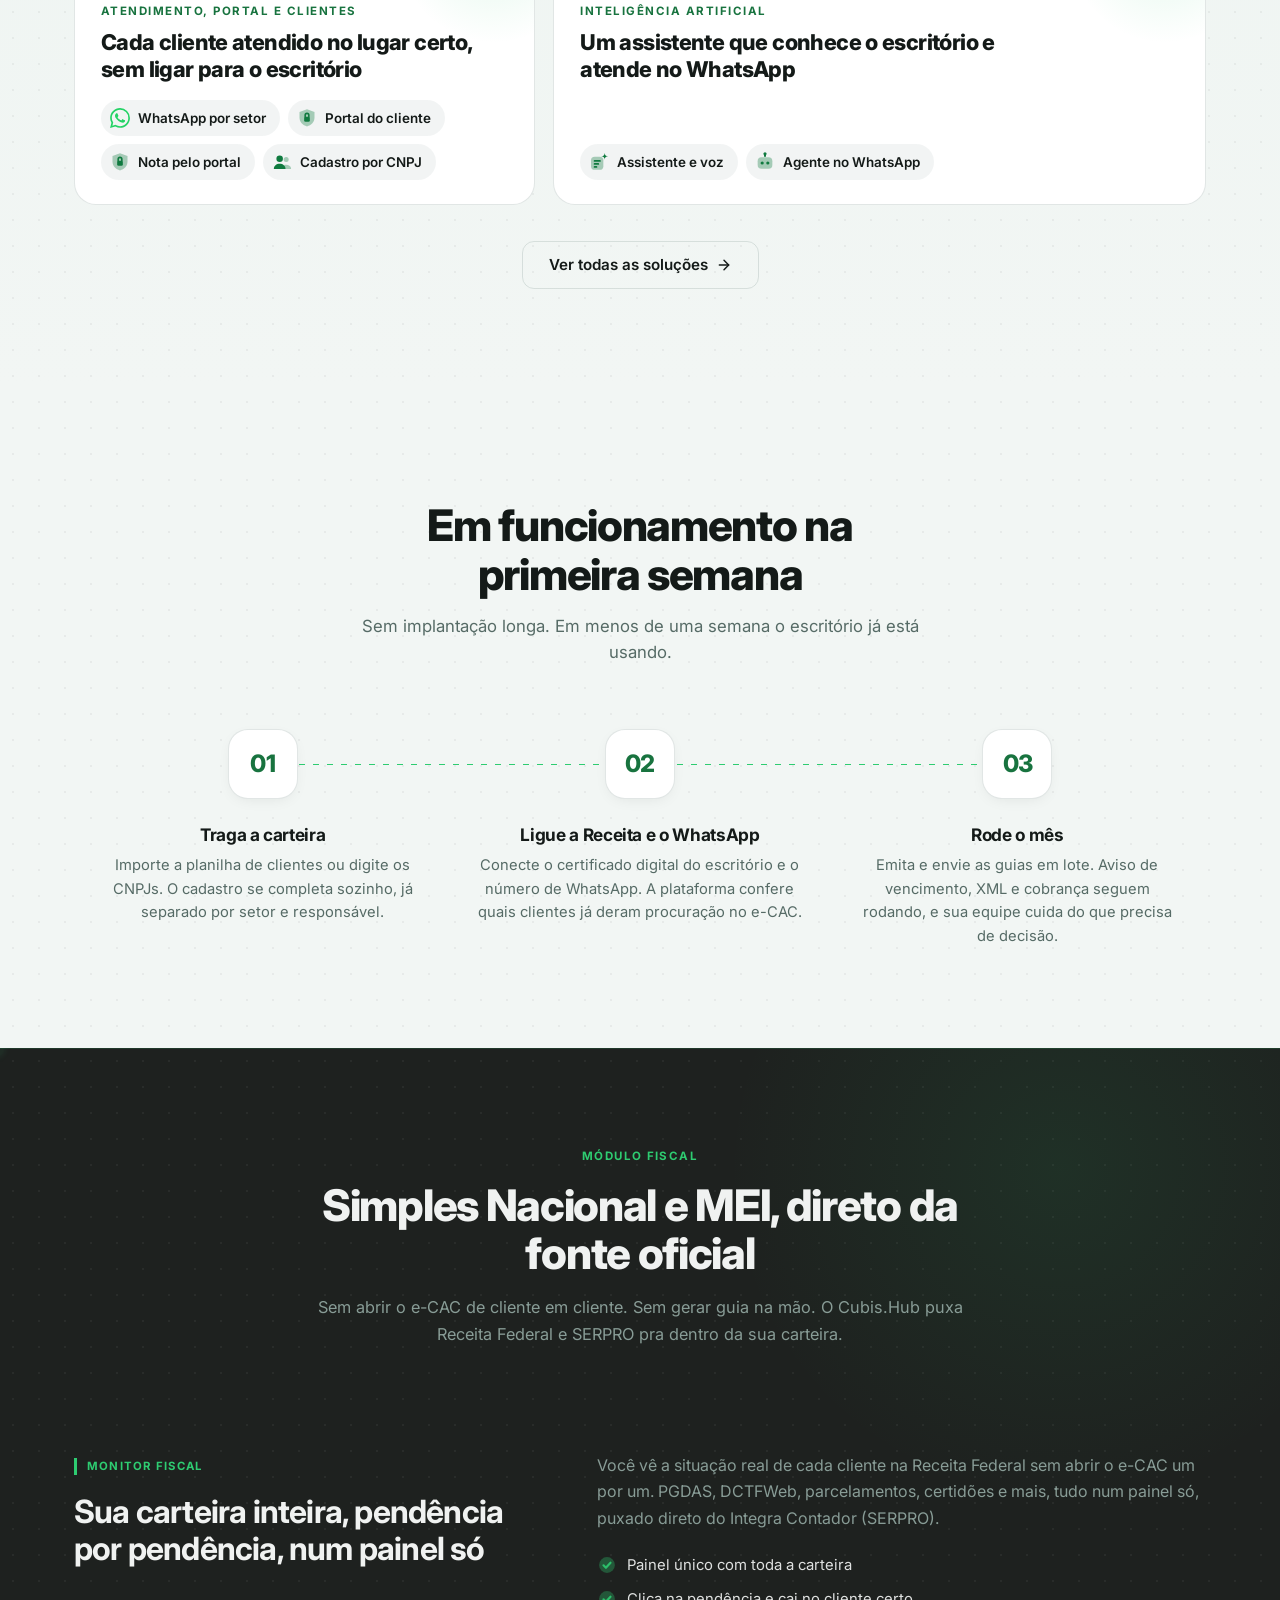
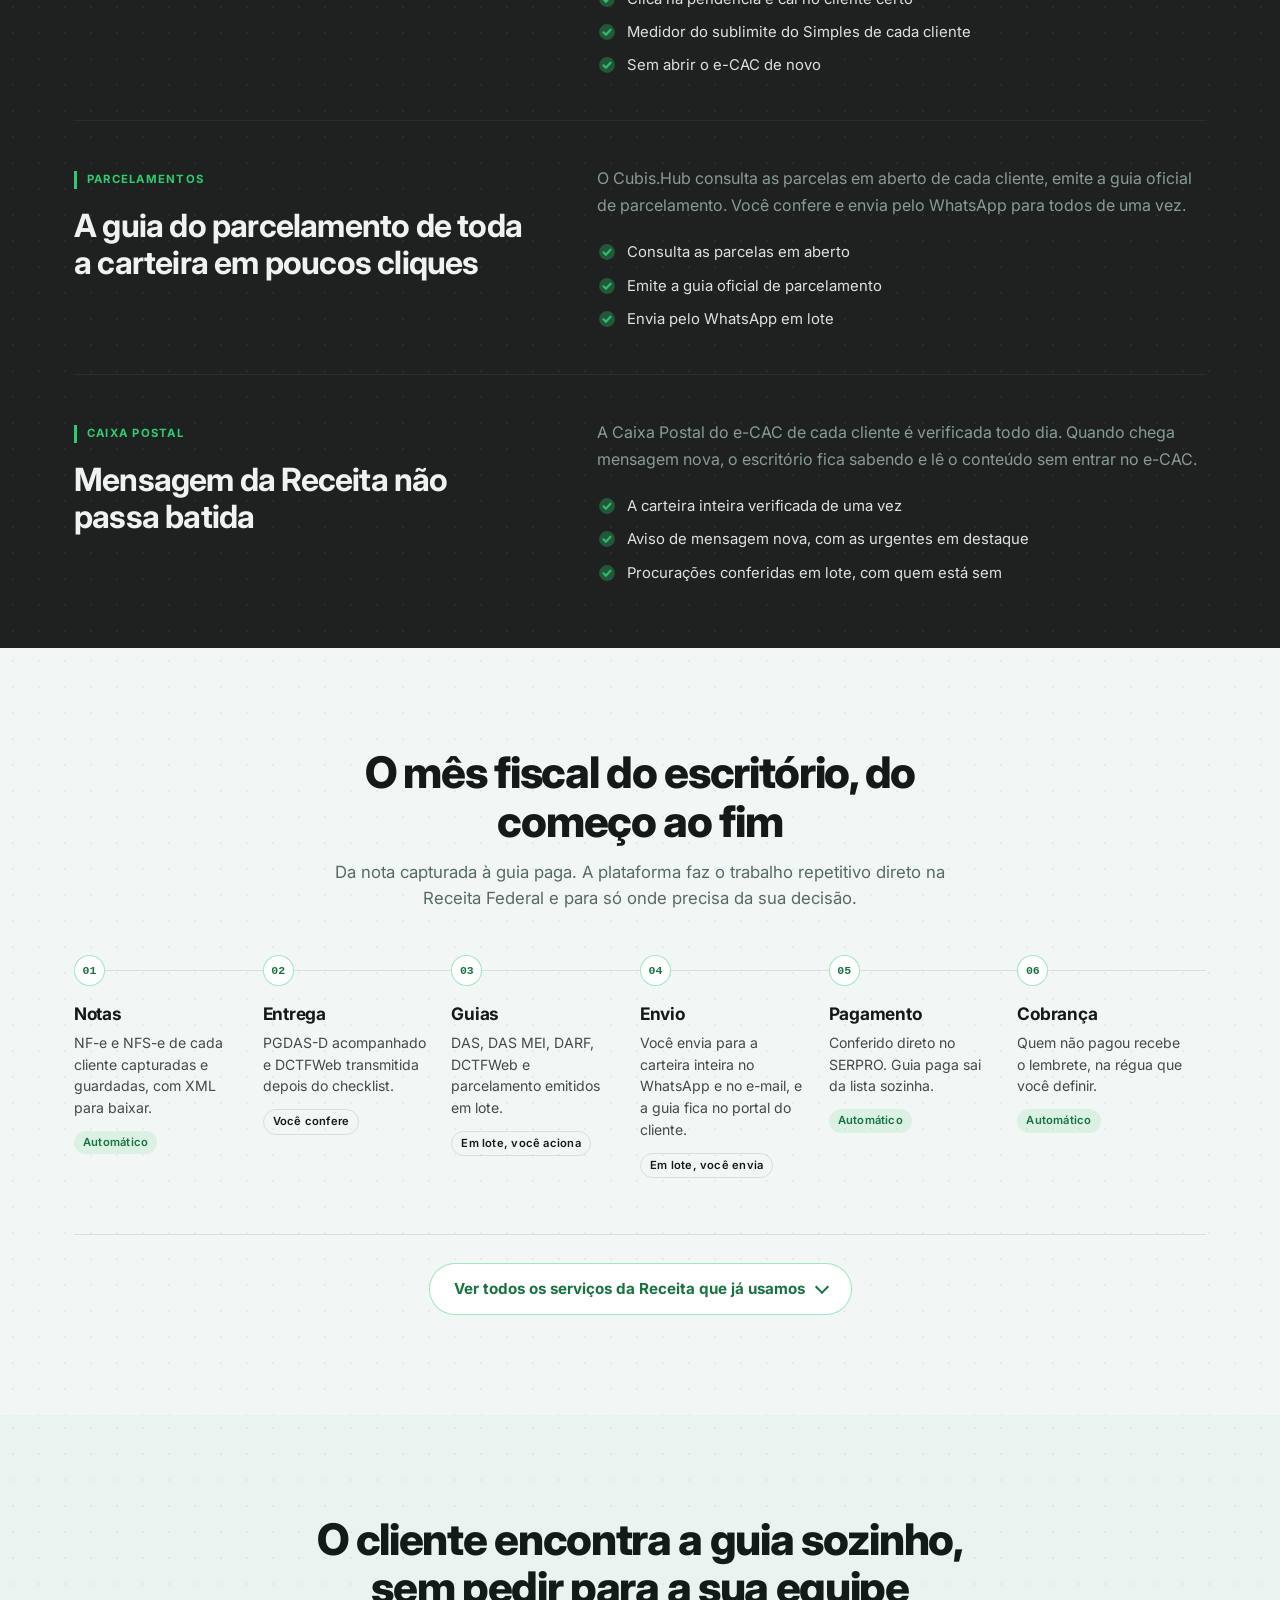
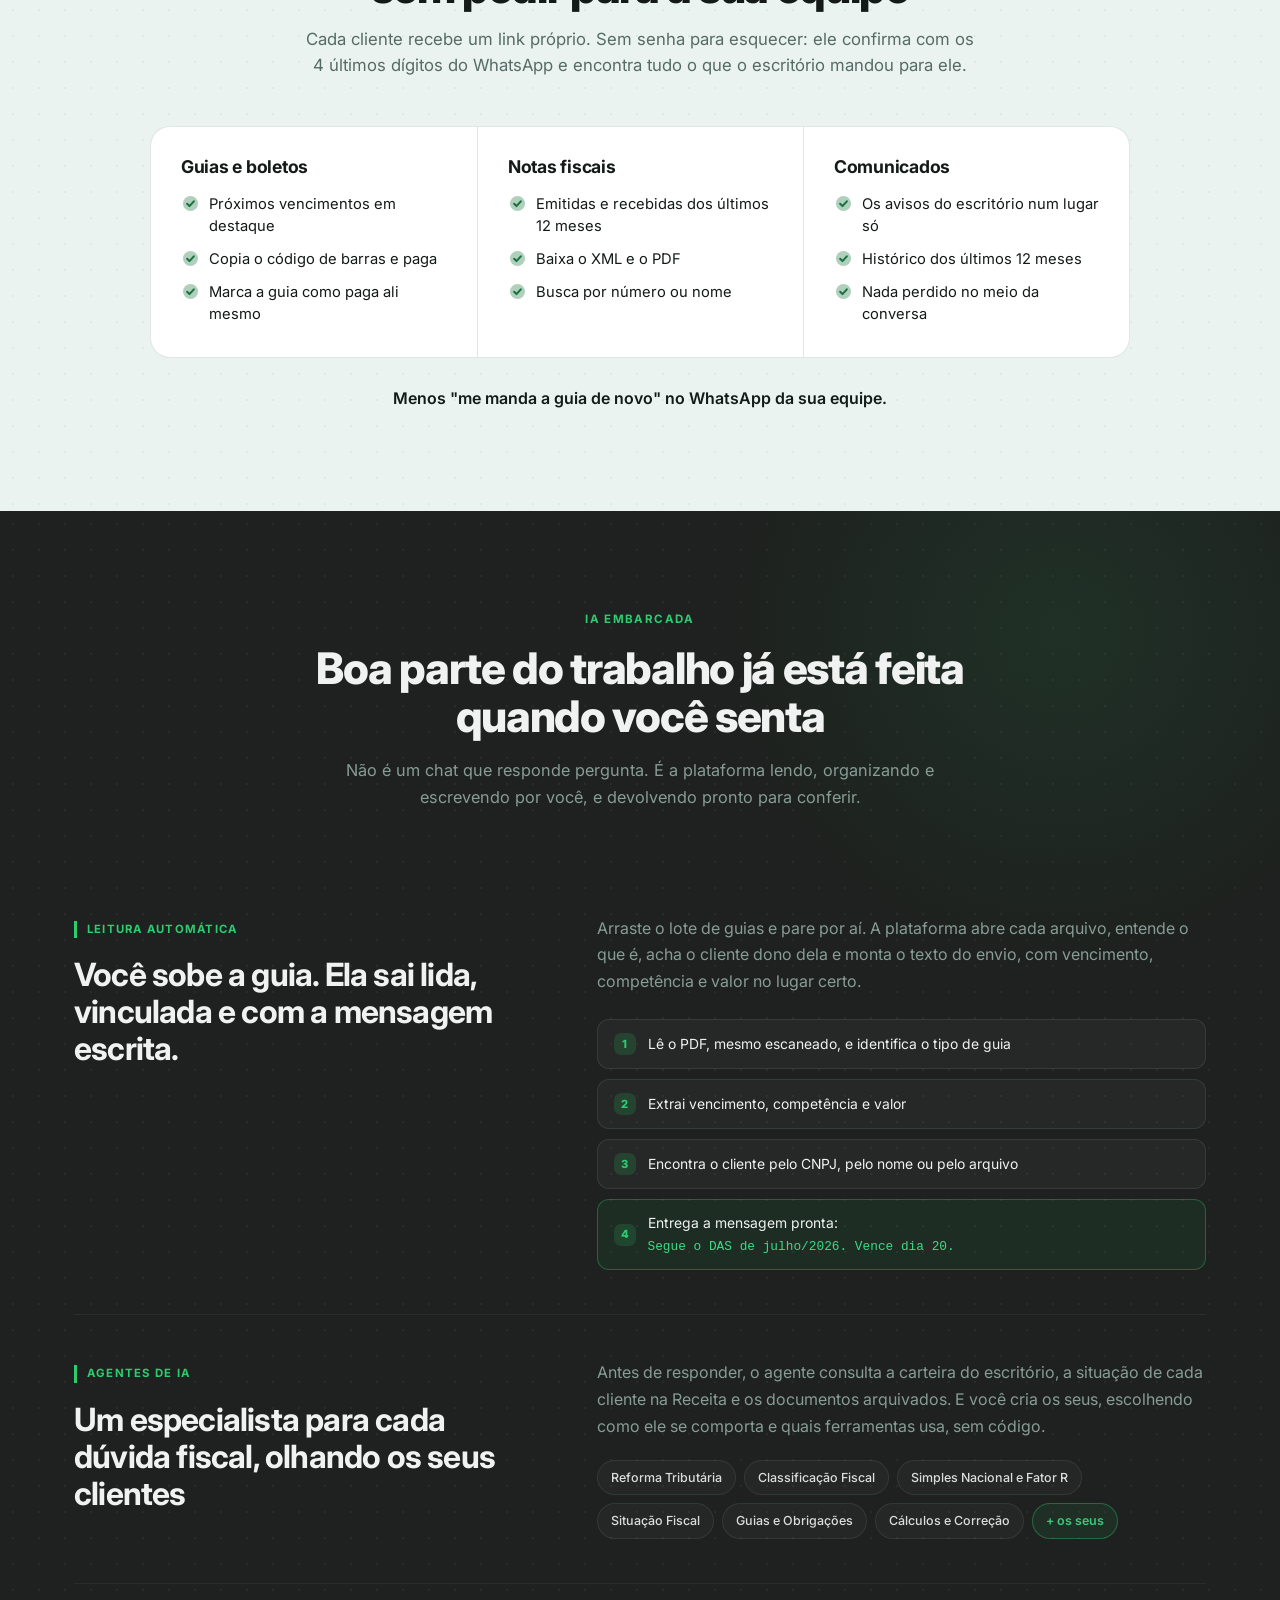
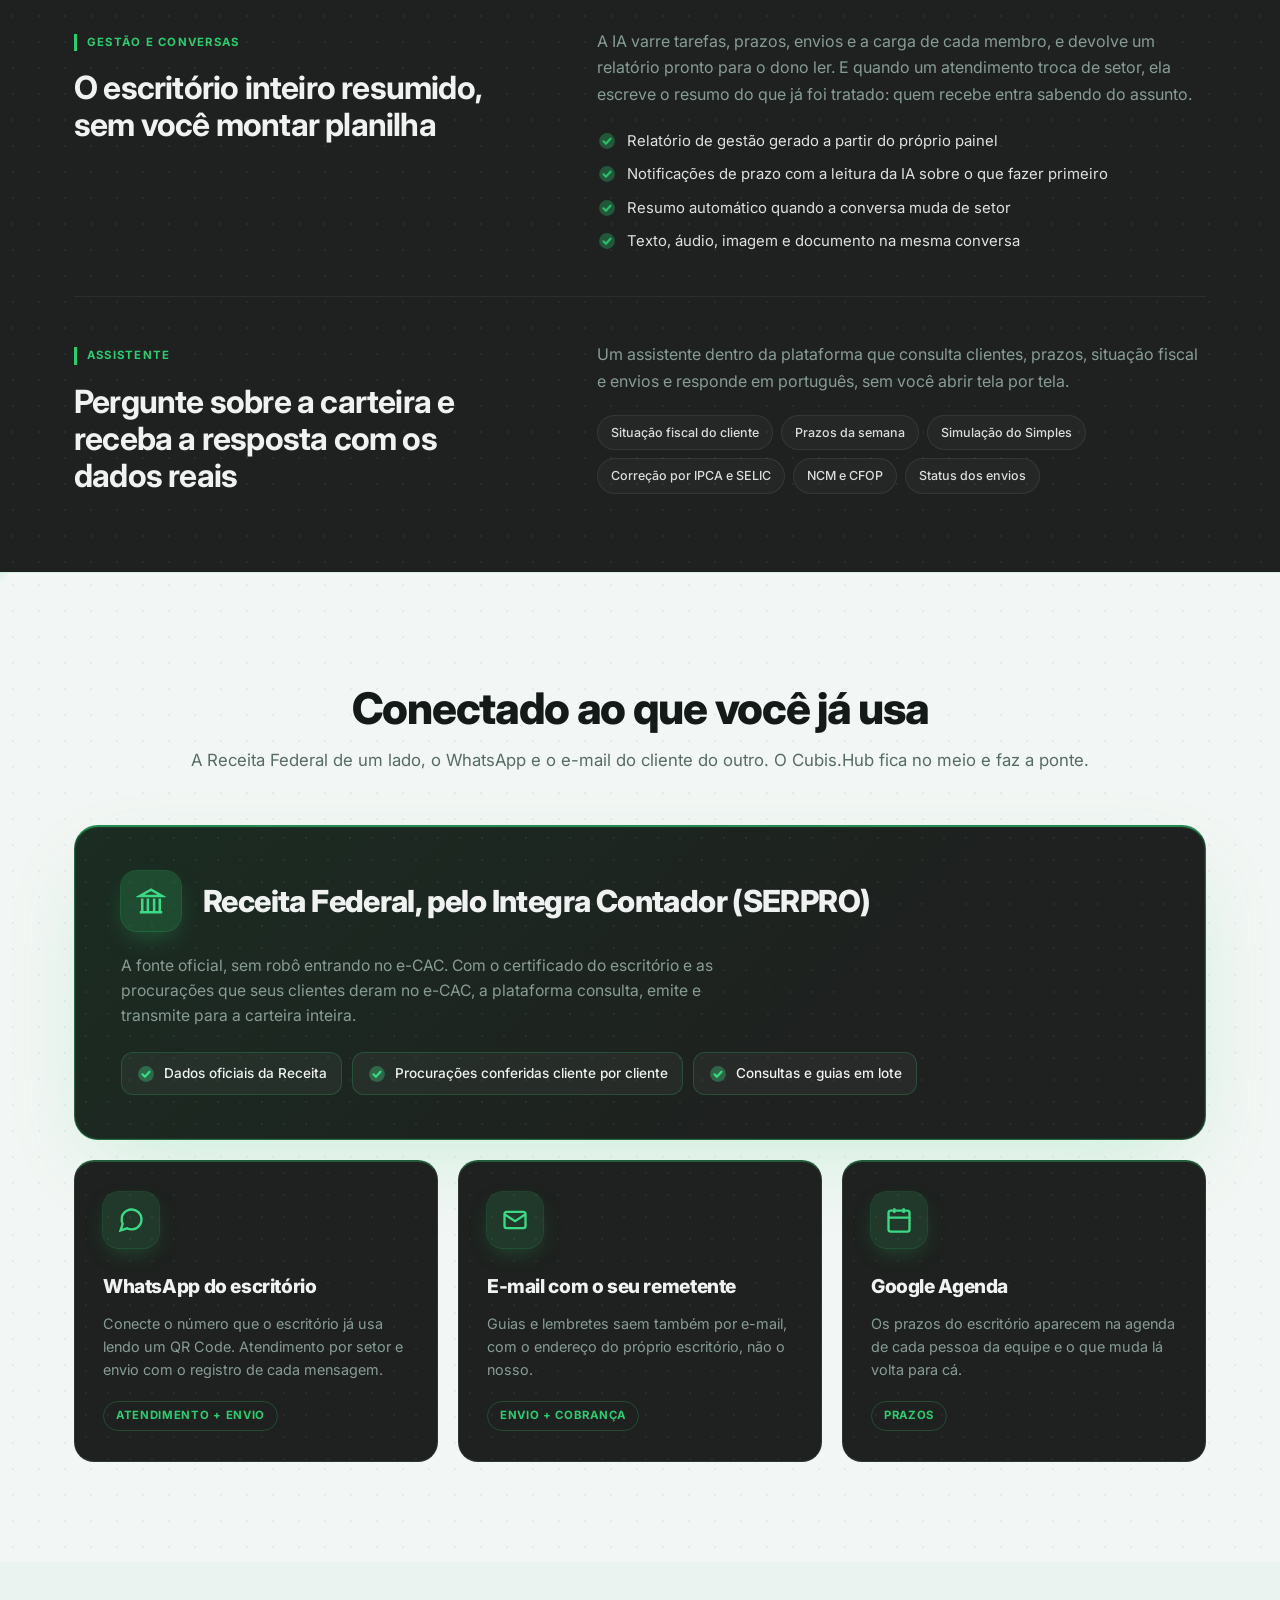
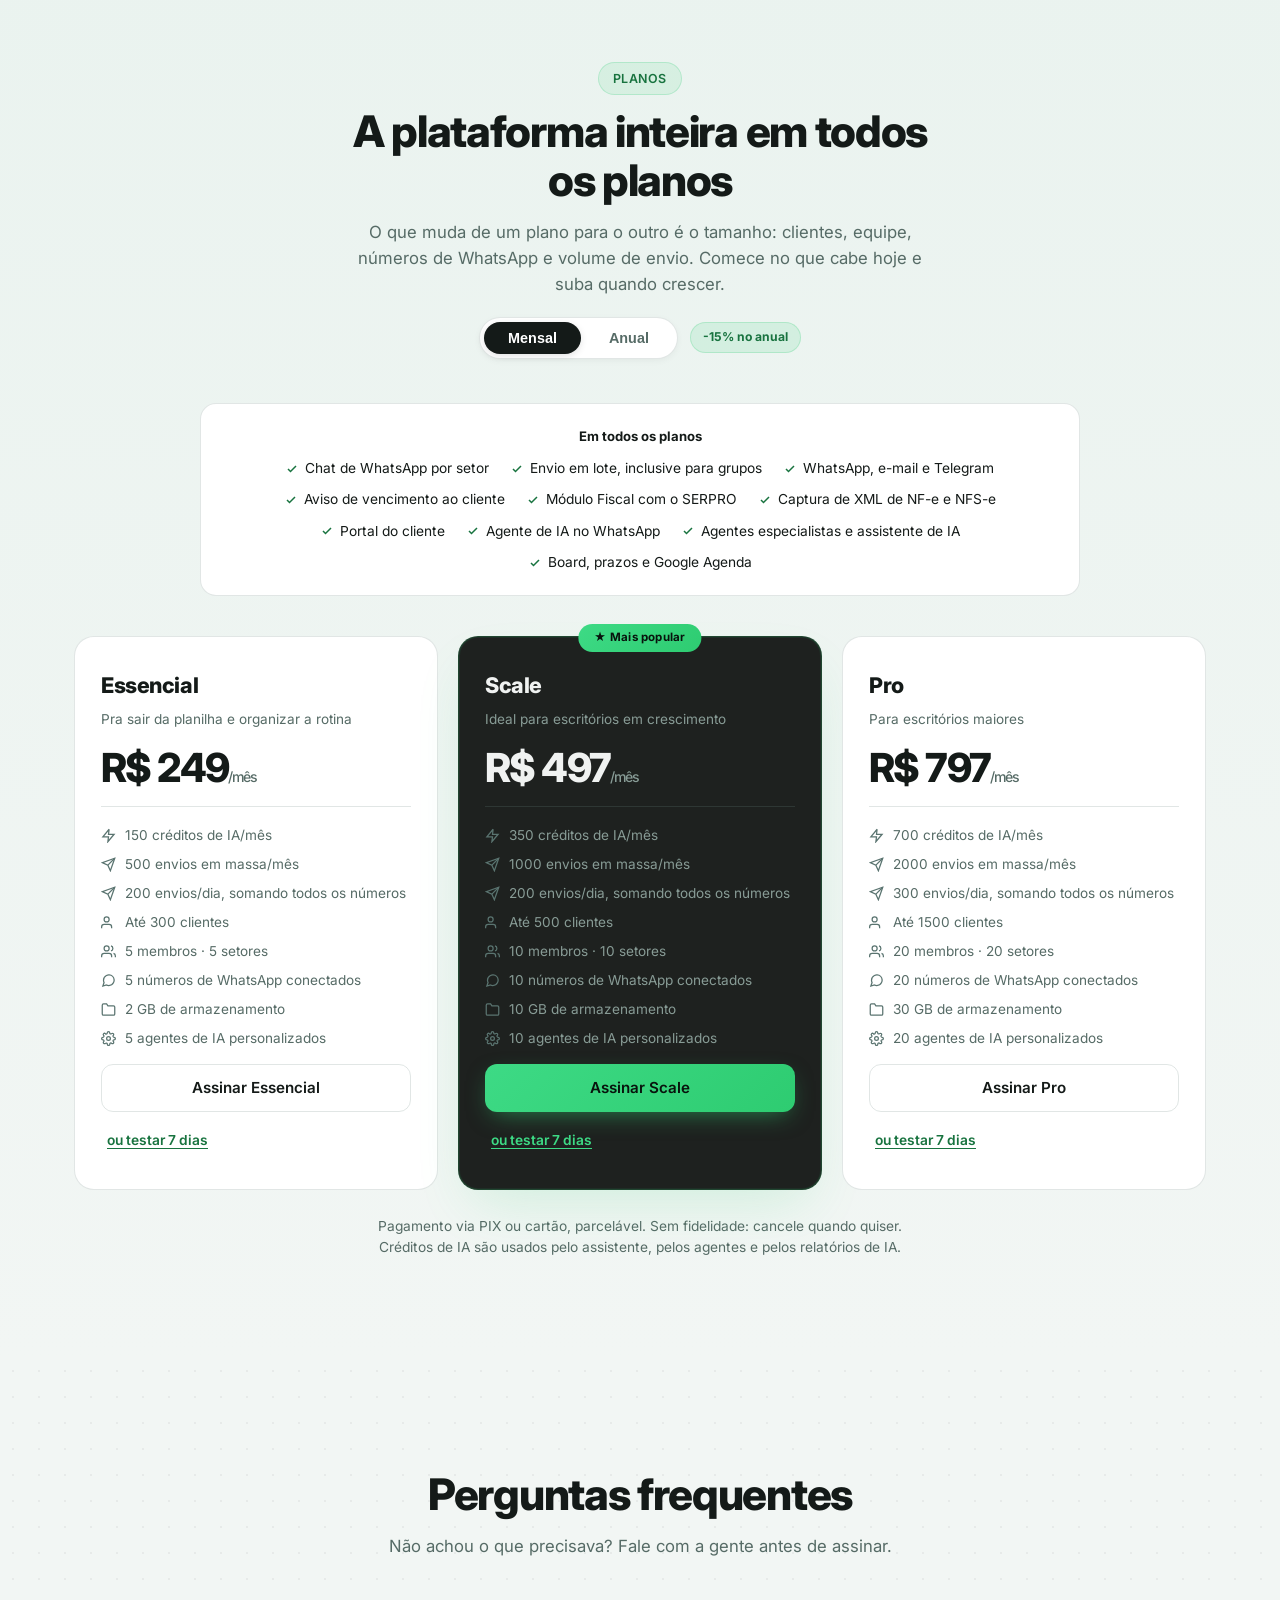
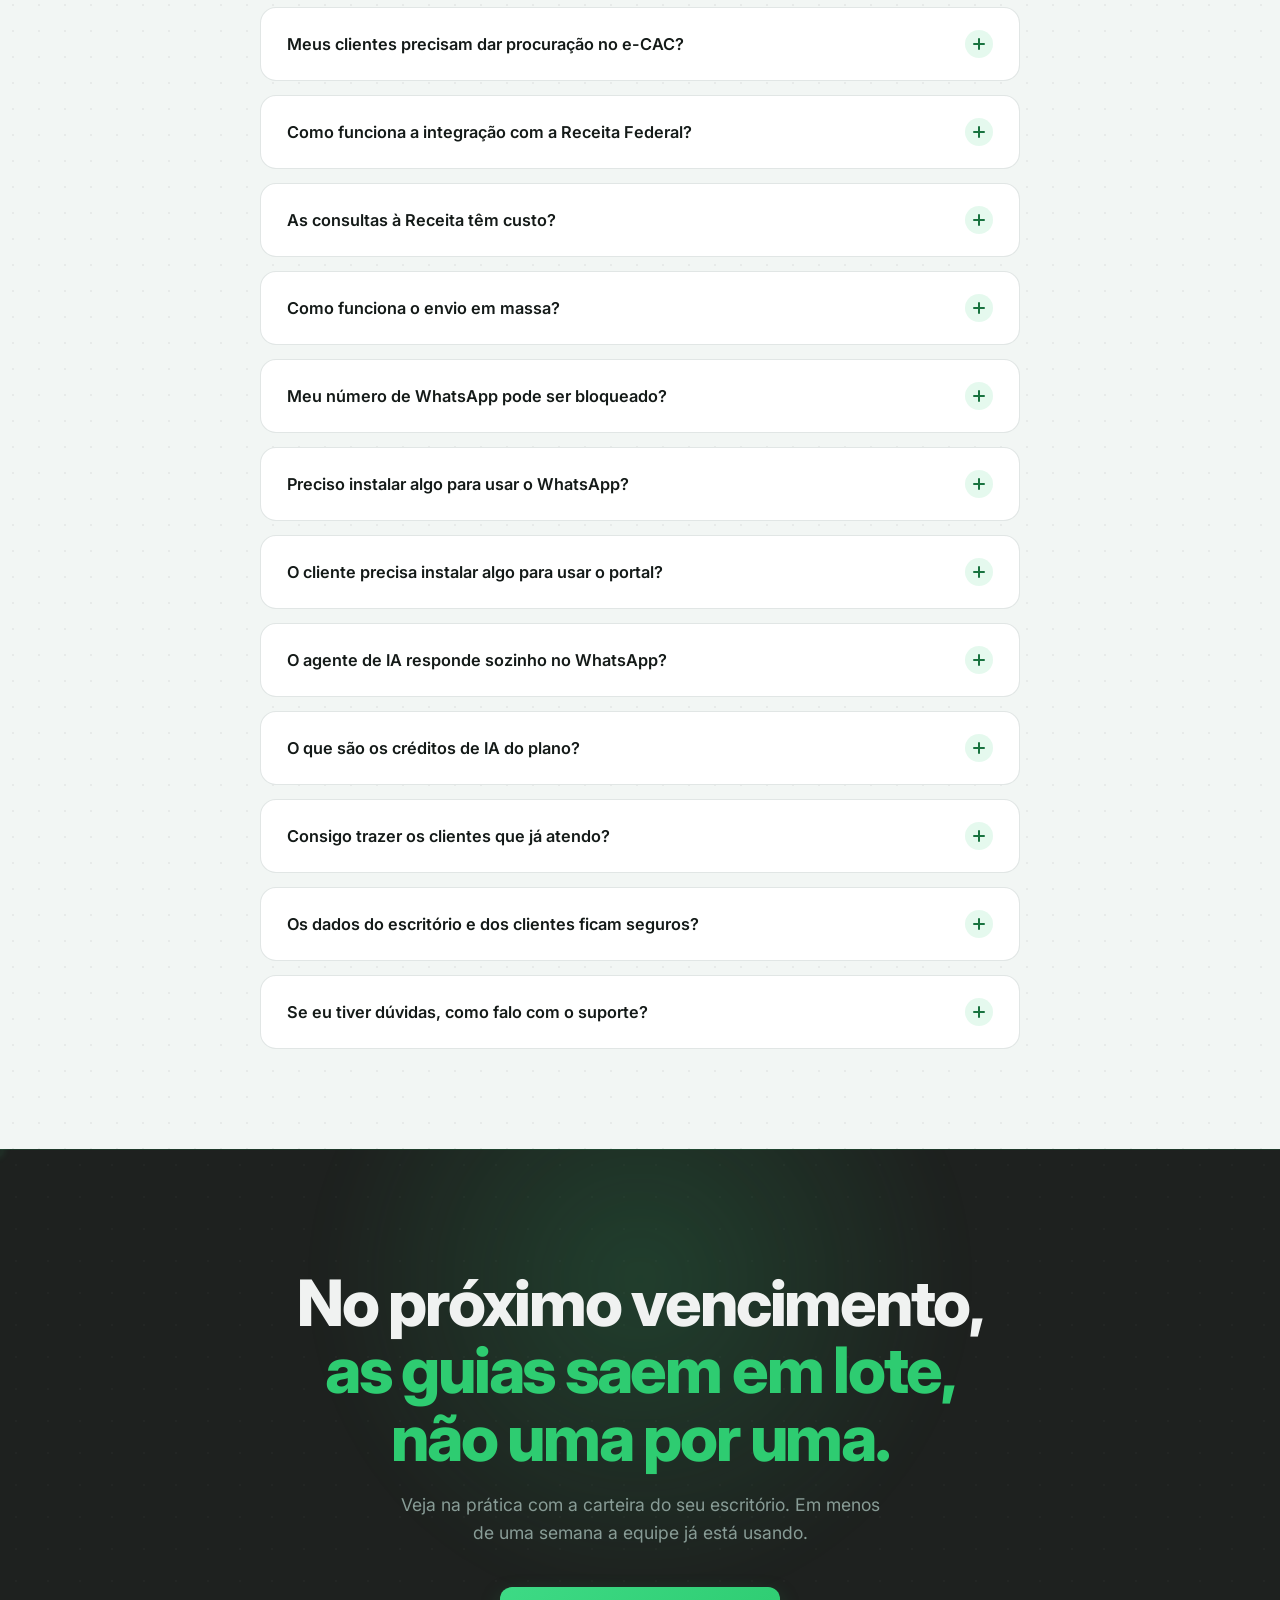
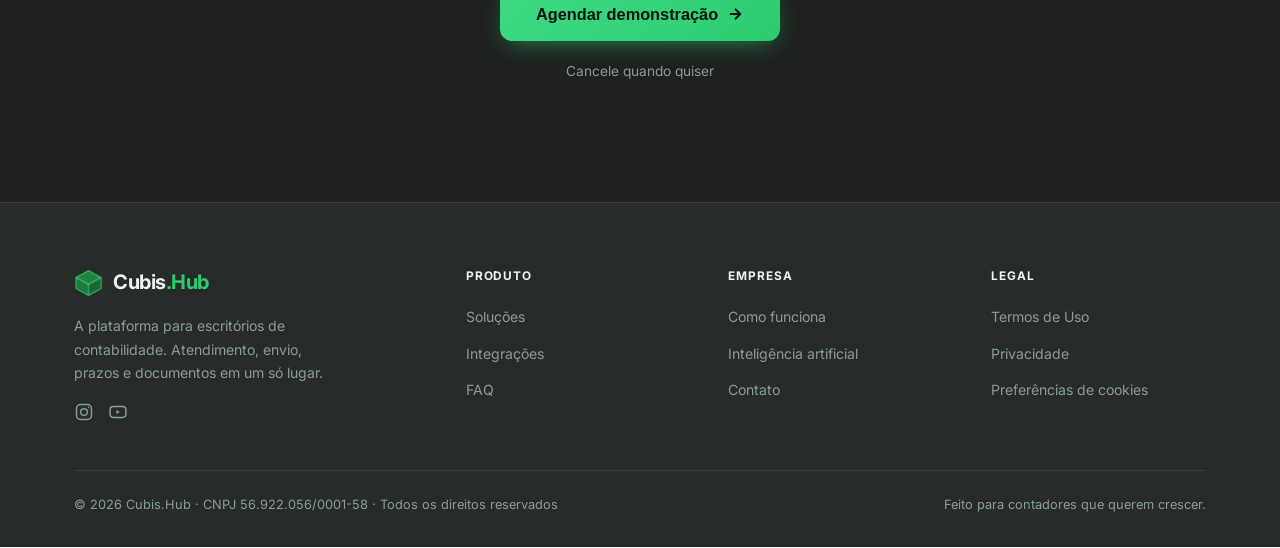
==== commit 8b9eee74: "feat(planos): precos 249/497/797, envios e creditos iguais aos da plataforma - Precos mensais: Essen" ====
--- a/index.html
+++ b/index.html
@@ -123,7 +123,7 @@
     {
       "@type": "Offer",
       "name": "Essencial",
-      "price": "179.00",
+      "price": "249.00",
       "priceCurrency": "BRL",
       "url": "https://cubishub.com.br/#planos",
       "category": "subscription"
@@ -131,7 +131,7 @@
     {
       "@type": "Offer",
       "name": "Scale",
-      "price": "397.00",
+      "price": "497.00",
       "priceCurrency": "BRL",
       "url": "https://cubishub.com.br/#planos",
       "category": "subscription"
@@ -139,7 +139,7 @@
     {
       "@type": "Offer",
       "name": "Pro",
-      "price": "697.00",
+      "price": "797.00",
       "priceCurrency": "BRL",
       "url": "https://cubishub.com.br/#planos",
       "category": "subscription"
@@ -189,7 +189,7 @@
       "name": "Meu número de WhatsApp pode ser bloqueado?",
       "acceptedAnswer": {
         "@type": "Answer",
-        "text": "Os envios saem espaçados, um de cada vez, e cada plano tem um limite de envios por dia por número. As mensagens vão só para clientes do próprio escritório, que já conhecem o seu número. Isso reduz bastante o risco, mas nenhuma ferramenta que usa WhatsApp por QR Code pode garantir risco zero."
+        "text": "Os envios saem espaçados, um de cada vez, e cada plano tem um limite de envios por dia para o escritório, somando todos os números. As mensagens vão só para clientes do próprio escritório, que já conhecem o seu número. Isso reduz bastante o risco, mas nenhuma ferramenta que usa WhatsApp por QR Code pode garantir risco zero."
       }
     },
     {
@@ -1660,20 +1660,20 @@
       <div class="plan-card reveal">
         <div class="plan-name">Essencial</div>
         <div class="plan-desc">Pra sair da planilha e organizar a rotina</div>
-        <div class="plan-price price-monthly">R$ 179<small>/mês</small></div>
-        <div class="plan-price price-annual">R$ 152<small>/mês</small></div>
+        <div class="plan-price price-monthly">R$ 249<small>/mês</small></div>
+        <div class="plan-price price-annual">R$ 212<small>/mês</small></div>
         <div class="plan-divider"></div>
         <ul class="plan-limits">
           <li><svg viewBox="0 0 24 24" fill="none" stroke="currentColor" stroke-width="2"><polyline points="13 2 3 14 12 14 11 22 21 10 12 10 13 2"/></svg>150 créditos de IA/mês</li>
-          <li><svg viewBox="0 0 24 24" fill="none" stroke="currentColor" stroke-width="2"><line x1="22" y1="2" x2="11" y2="13"/><polygon points="22 2 15 22 11 13 2 9 22 2"/></svg>300 envios em massa/mês</li>
-          <li><svg viewBox="0 0 24 24" fill="none" stroke="currentColor" stroke-width="2"><line x1="22" y1="2" x2="11" y2="13"/><polygon points="22 2 15 22 11 13 2 9 22 2"/></svg>100 envios/dia por número</li>
+          <li><svg viewBox="0 0 24 24" fill="none" stroke="currentColor" stroke-width="2"><line x1="22" y1="2" x2="11" y2="13"/><polygon points="22 2 15 22 11 13 2 9 22 2"/></svg>500 envios em massa/mês</li>
+          <li><svg viewBox="0 0 24 24" fill="none" stroke="currentColor" stroke-width="2"><line x1="22" y1="2" x2="11" y2="13"/><polygon points="22 2 15 22 11 13 2 9 22 2"/></svg>200 envios/dia, somando todos os números</li>
           <li><svg viewBox="0 0 24 24" fill="none" stroke="currentColor" stroke-width="2"><path d="M17 21v-2a4 4 0 0 0-4-4H5a4 4 0 0 0-4 4v2"/><circle cx="9" cy="7" r="4"/></svg>Até 300 clientes</li>
           <li><svg viewBox="0 0 24 24" fill="none" stroke="currentColor" stroke-width="2"><path d="M17 21v-2a4 4 0 0 0-4-4H5a4 4 0 0 0-4 4v2"/><circle cx="9" cy="7" r="4"/><path d="M23 21v-2a4 4 0 0 0-3-3.87"/><path d="M16 3.13a4 4 0 0 1 0 7.75"/></svg>5 membros · 5 setores</li>
           <li><svg viewBox="0 0 24 24" fill="none" stroke="currentColor" stroke-width="2"><path d="M21 11.5a8.38 8.38 0 0 1-.9 3.8 8.5 8.5 0 0 1-7.6 4.7 8.38 8.38 0 0 1-3.8-.9L3 21l1.9-5.7a8.38 8.38 0 0 1-.9-3.8 8.5 8.5 0 0 1 4.7-7.6 8.38 8.38 0 0 1 3.8-.9h.5a8.48 8.48 0 0 1 8 8v.5z"/></svg>5 números de WhatsApp conectados</li>
           <li><svg viewBox="0 0 24 24" fill="none" stroke="currentColor" stroke-width="2"><path d="M22 19a2 2 0 0 1-2 2H4a2 2 0 0 1-2-2V5a2 2 0 0 1 2-2h5l2 3h9a2 2 0 0 1 2 2z"/></svg>2 GB de armazenamento</li>
           <li><svg viewBox="0 0 24 24" fill="none" stroke="currentColor" stroke-width="2"><circle cx="12" cy="12" r="3"/><path d="M19.4 15a1.65 1.65 0 0 0 .33 1.82l.06.06a2 2 0 1 1-2.83 2.83l-.06-.06a1.65 1.65 0 0 0-1.82-.33 1.65 1.65 0 0 0-1 1.51V21a2 2 0 0 1-4 0v-.09A1.65 1.65 0 0 0 9 19.4a1.65 1.65 0 0 0-1.82.33l-.06.06a2 2 0 1 1-2.83-2.83l.06-.06a1.65 1.65 0 0 0 .33-1.82 1.65 1.65 0 0 0-1.51-1H3a2 2 0 0 1 0-4h.09A1.65 1.65 0 0 0 4.6 9a1.65 1.65 0 0 0-.33-1.82l-.06-.06a2 2 0 1 1 2.83-2.83l.06.06a1.65 1.65 0 0 0 1.82.33H9a1.65 1.65 0 0 0 1-1.51V3a2 2 0 0 1 4 0v.09a1.65 1.65 0 0 0 1 1.51 1.65 1.65 0 0 0 1.82-.33l.06-.06a2 2 0 1 1 2.83 2.83l-.06.06a1.65 1.65 0 0 0-.33 1.82V9a1.65 1.65 0 0 0 1.51 1H21a2 2 0 0 1 0 4h-.09a1.65 1.65 0 0 0-1.51 1z"/></svg>5 agentes de IA personalizados</li>
         </ul>
-        <a class="btn btn-outline plan-btn" href="https://app.cubishub.com.br/assinar/2e16005d-5dd2-461a-97e8-095ba10a0783" data-plan="Essencial" data-value="179">Assinar Essencial</a>
+        <a class="btn btn-outline plan-btn" href="https://app.cubishub.com.br/assinar/2e16005d-5dd2-461a-97e8-095ba10a0783" data-plan="Essencial" data-value="249">Assinar Essencial</a>
         <a class="plan-try" href="https://app.cubishub.com.br/assinar/942e4bf8-266d-4f15-86dd-ef23e79ca5b3" data-plan="Teste 7 dias" data-value="39.9">ou testar 7 dias</a>
       </div>
 
@@ -1681,40 +1681,40 @@
         <div class="plan-badge">★ Mais popular</div>
         <div class="plan-name">Scale</div>
         <div class="plan-desc">Ideal para escritórios em crescimento</div>
-        <div class="plan-price price-monthly">R$ 397<small>/mês</small></div>
-        <div class="plan-price price-annual">R$ 337<small>/mês</small></div>
+        <div class="plan-price price-monthly">R$ 497<small>/mês</small></div>
+        <div class="plan-price price-annual">R$ 422<small>/mês</small></div>
         <div class="plan-divider"></div>
         <ul class="plan-limits">
-          <li><svg viewBox="0 0 24 24" fill="none" stroke="currentColor" stroke-width="2"><polyline points="13 2 3 14 12 14 11 22 21 10 12 10 13 2"/></svg>300 créditos de IA/mês</li>
-          <li><svg viewBox="0 0 24 24" fill="none" stroke="currentColor" stroke-width="2"><line x1="22" y1="2" x2="11" y2="13"/><polygon points="22 2 15 22 11 13 2 9 22 2"/></svg>600 envios em massa/mês</li>
-          <li><svg viewBox="0 0 24 24" fill="none" stroke="currentColor" stroke-width="2"><line x1="22" y1="2" x2="11" y2="13"/><polygon points="22 2 15 22 11 13 2 9 22 2"/></svg>100 envios/dia por número</li>
+          <li><svg viewBox="0 0 24 24" fill="none" stroke="currentColor" stroke-width="2"><polyline points="13 2 3 14 12 14 11 22 21 10 12 10 13 2"/></svg>350 créditos de IA/mês</li>
+          <li><svg viewBox="0 0 24 24" fill="none" stroke="currentColor" stroke-width="2"><line x1="22" y1="2" x2="11" y2="13"/><polygon points="22 2 15 22 11 13 2 9 22 2"/></svg>1000 envios em massa/mês</li>
+          <li><svg viewBox="0 0 24 24" fill="none" stroke="currentColor" stroke-width="2"><line x1="22" y1="2" x2="11" y2="13"/><polygon points="22 2 15 22 11 13 2 9 22 2"/></svg>200 envios/dia, somando todos os números</li>
           <li><svg viewBox="0 0 24 24" fill="none" stroke="currentColor" stroke-width="2"><path d="M17 21v-2a4 4 0 0 0-4-4H5a4 4 0 0 0-4 4v2"/><circle cx="9" cy="7" r="4"/></svg>Até 500 clientes</li>
           <li><svg viewBox="0 0 24 24" fill="none" stroke="currentColor" stroke-width="2"><path d="M17 21v-2a4 4 0 0 0-4-4H5a4 4 0 0 0-4 4v2"/><circle cx="9" cy="7" r="4"/><path d="M23 21v-2a4 4 0 0 0-3-3.87"/><path d="M16 3.13a4 4 0 0 1 0 7.75"/></svg>10 membros · 10 setores</li>
           <li><svg viewBox="0 0 24 24" fill="none" stroke="currentColor" stroke-width="2"><path d="M21 11.5a8.38 8.38 0 0 1-.9 3.8 8.5 8.5 0 0 1-7.6 4.7 8.38 8.38 0 0 1-3.8-.9L3 21l1.9-5.7a8.38 8.38 0 0 1-.9-3.8 8.5 8.5 0 0 1 4.7-7.6 8.38 8.38 0 0 1 3.8-.9h.5a8.48 8.48 0 0 1 8 8v.5z"/></svg>10 números de WhatsApp conectados</li>
           <li><svg viewBox="0 0 24 24" fill="none" stroke="currentColor" stroke-width="2"><path d="M22 19a2 2 0 0 1-2 2H4a2 2 0 0 1-2-2V5a2 2 0 0 1 2-2h5l2 3h9a2 2 0 0 1 2 2z"/></svg>10 GB de armazenamento</li>
           <li><svg viewBox="0 0 24 24" fill="none" stroke="currentColor" stroke-width="2"><circle cx="12" cy="12" r="3"/><path d="M19.4 15a1.65 1.65 0 0 0 .33 1.82l.06.06a2 2 0 1 1-2.83 2.83l-.06-.06a1.65 1.65 0 0 0-1.82-.33 1.65 1.65 0 0 0-1 1.51V21a2 2 0 0 1-4 0v-.09A1.65 1.65 0 0 0 9 19.4a1.65 1.65 0 0 0-1.82.33l-.06.06a2 2 0 1 1-2.83-2.83l.06-.06a1.65 1.65 0 0 0 .33-1.82 1.65 1.65 0 0 0-1.51-1H3a2 2 0 0 1 0-4h.09A1.65 1.65 0 0 0 4.6 9a1.65 1.65 0 0 0-.33-1.82l-.06-.06a2 2 0 1 1 2.83-2.83l.06.06a1.65 1.65 0 0 0 1.82.33H9a1.65 1.65 0 0 0 1-1.51V3a2 2 0 0 1 4 0v.09a1.65 1.65 0 0 0 1 1.51 1.65 1.65 0 0 0 1.82-.33l.06-.06a2 2 0 1 1 2.83 2.83l-.06.06a1.65 1.65 0 0 0-.33 1.82V9a1.65 1.65 0 0 0 1.51 1H21a2 2 0 0 1 0 4h-.09a1.65 1.65 0 0 0-1.51 1z"/></svg>10 agentes de IA personalizados</li>
         </ul>
-        <a class="btn btn-primary plan-btn" href="https://app.cubishub.com.br/assinar/685fc882-dc45-41e7-9b21-bae7c5717aad" data-plan="Scale" data-value="397">Assinar Scale</a>
+        <a class="btn btn-primary plan-btn" href="https://app.cubishub.com.br/assinar/685fc882-dc45-41e7-9b21-bae7c5717aad" data-plan="Scale" data-value="497">Assinar Scale</a>
         <a class="plan-try" href="https://app.cubishub.com.br/assinar/942e4bf8-266d-4f15-86dd-ef23e79ca5b3" data-plan="Teste 7 dias" data-value="39.9">ou testar 7 dias</a>
       </div>
 
       <div class="plan-card reveal">
         <div class="plan-name">Pro</div>
         <div class="plan-desc">Para escritórios maiores</div>
-        <div class="plan-price price-monthly">R$ 697<small>/mês</small></div>
-        <div class="plan-price price-annual">R$ 592<small>/mês</small></div>
+        <div class="plan-price price-monthly">R$ 797<small>/mês</small></div>
+        <div class="plan-price price-annual">R$ 677<small>/mês</small></div>
         <div class="plan-divider"></div>
         <ul class="plan-limits">
-          <li><svg viewBox="0 0 24 24" fill="none" stroke="currentColor" stroke-width="2"><polyline points="13 2 3 14 12 14 11 22 21 10 12 10 13 2"/></svg>900 créditos de IA/mês</li>
-          <li><svg viewBox="0 0 24 24" fill="none" stroke="currentColor" stroke-width="2"><line x1="22" y1="2" x2="11" y2="13"/><polygon points="22 2 15 22 11 13 2 9 22 2"/></svg>1800 envios em massa/mês</li>
-          <li><svg viewBox="0 0 24 24" fill="none" stroke="currentColor" stroke-width="2"><line x1="22" y1="2" x2="11" y2="13"/><polygon points="22 2 15 22 11 13 2 9 22 2"/></svg>200 envios/dia por número</li>
+          <li><svg viewBox="0 0 24 24" fill="none" stroke="currentColor" stroke-width="2"><polyline points="13 2 3 14 12 14 11 22 21 10 12 10 13 2"/></svg>700 créditos de IA/mês</li>
+          <li><svg viewBox="0 0 24 24" fill="none" stroke="currentColor" stroke-width="2"><line x1="22" y1="2" x2="11" y2="13"/><polygon points="22 2 15 22 11 13 2 9 22 2"/></svg>2000 envios em massa/mês</li>
+          <li><svg viewBox="0 0 24 24" fill="none" stroke="currentColor" stroke-width="2"><line x1="22" y1="2" x2="11" y2="13"/><polygon points="22 2 15 22 11 13 2 9 22 2"/></svg>300 envios/dia, somando todos os números</li>
           <li><svg viewBox="0 0 24 24" fill="none" stroke="currentColor" stroke-width="2"><path d="M17 21v-2a4 4 0 0 0-4-4H5a4 4 0 0 0-4 4v2"/><circle cx="9" cy="7" r="4"/></svg>Até 1500 clientes</li>
           <li><svg viewBox="0 0 24 24" fill="none" stroke="currentColor" stroke-width="2"><path d="M17 21v-2a4 4 0 0 0-4-4H5a4 4 0 0 0-4 4v2"/><circle cx="9" cy="7" r="4"/><path d="M23 21v-2a4 4 0 0 0-3-3.87"/><path d="M16 3.13a4 4 0 0 1 0 7.75"/></svg>20 membros · 20 setores</li>
           <li><svg viewBox="0 0 24 24" fill="none" stroke="currentColor" stroke-width="2"><path d="M21 11.5a8.38 8.38 0 0 1-.9 3.8 8.5 8.5 0 0 1-7.6 4.7 8.38 8.38 0 0 1-3.8-.9L3 21l1.9-5.7a8.38 8.38 0 0 1-.9-3.8 8.5 8.5 0 0 1 4.7-7.6 8.38 8.38 0 0 1 3.8-.9h.5a8.48 8.48 0 0 1 8 8v.5z"/></svg>20 números de WhatsApp conectados</li>
           <li><svg viewBox="0 0 24 24" fill="none" stroke="currentColor" stroke-width="2"><path d="M22 19a2 2 0 0 1-2 2H4a2 2 0 0 1-2-2V5a2 2 0 0 1 2-2h5l2 3h9a2 2 0 0 1 2 2z"/></svg>30 GB de armazenamento</li>
           <li><svg viewBox="0 0 24 24" fill="none" stroke="currentColor" stroke-width="2"><circle cx="12" cy="12" r="3"/><path d="M19.4 15a1.65 1.65 0 0 0 .33 1.82l.06.06a2 2 0 1 1-2.83 2.83l-.06-.06a1.65 1.65 0 0 0-1.82-.33 1.65 1.65 0 0 0-1 1.51V21a2 2 0 0 1-4 0v-.09A1.65 1.65 0 0 0 9 19.4a1.65 1.65 0 0 0-1.82.33l-.06.06a2 2 0 1 1-2.83-2.83l.06-.06a1.65 1.65 0 0 0 .33-1.82 1.65 1.65 0 0 0-1.51-1H3a2 2 0 0 1 0-4h.09A1.65 1.65 0 0 0 4.6 9a1.65 1.65 0 0 0-.33-1.82l-.06-.06a2 2 0 1 1 2.83-2.83l.06.06a1.65 1.65 0 0 0 1.82.33H9a1.65 1.65 0 0 0 1-1.51V3a2 2 0 0 1 4 0v.09a1.65 1.65 0 0 0 1 1.51 1.65 1.65 0 0 0 1.82-.33l.06-.06a2 2 0 1 1 2.83 2.83l-.06.06a1.65 1.65 0 0 0-.33 1.82V9a1.65 1.65 0 0 0 1.51 1H21a2 2 0 0 1 0 4h-.09a1.65 1.65 0 0 0-1.51 1z"/></svg>20 agentes de IA personalizados</li>
         </ul>
-        <a class="btn btn-outline plan-btn" href="https://app.cubishub.com.br/assinar/7b611eab-5f9d-4492-bdd8-26a1a63450e6" data-plan="Pro" data-value="697">Assinar Pro</a>
+        <a class="btn btn-outline plan-btn" href="https://app.cubishub.com.br/assinar/7b611eab-5f9d-4492-bdd8-26a1a63450e6" data-plan="Pro" data-value="797">Assinar Pro</a>
         <a class="plan-try" href="https://app.cubishub.com.br/assinar/942e4bf8-266d-4f15-86dd-ef23e79ca5b3" data-plan="Teste 7 dias" data-value="39.9">ou testar 7 dias</a>
       </div>
     </div>
@@ -1748,7 +1748,7 @@
       </div>
       <div class="faq-item reveal">
         <button class="faq-q" type="button">Meu número de WhatsApp pode ser bloqueado?<span class="fplus"></span></button>
-        <div class="faq-a"><div class="faq-a-inner">Os envios saem espaçados, um de cada vez, e cada plano tem um limite de envios por dia por número. As mensagens vão só para clientes do próprio escritório, que já conhecem o seu número. Isso reduz bastante o risco, mas nenhuma ferramenta que usa WhatsApp por QR Code pode garantir risco zero.</div></div>
+        <div class="faq-a"><div class="faq-a-inner">Os envios saem espaçados, um de cada vez, e cada plano tem um limite de envios por dia para o escritório, somando todos os números. As mensagens vão só para clientes do próprio escritório, que já conhecem o seu número. Isso reduz bastante o risco, mas nenhuma ferramenta que usa WhatsApp por QR Code pode garantir risco zero.</div></div>
       </div>
       <div class="faq-item reveal">
         <button class="faq-q" type="button">Preciso instalar algo para usar o WhatsApp?<span class="fplus"></span></button>
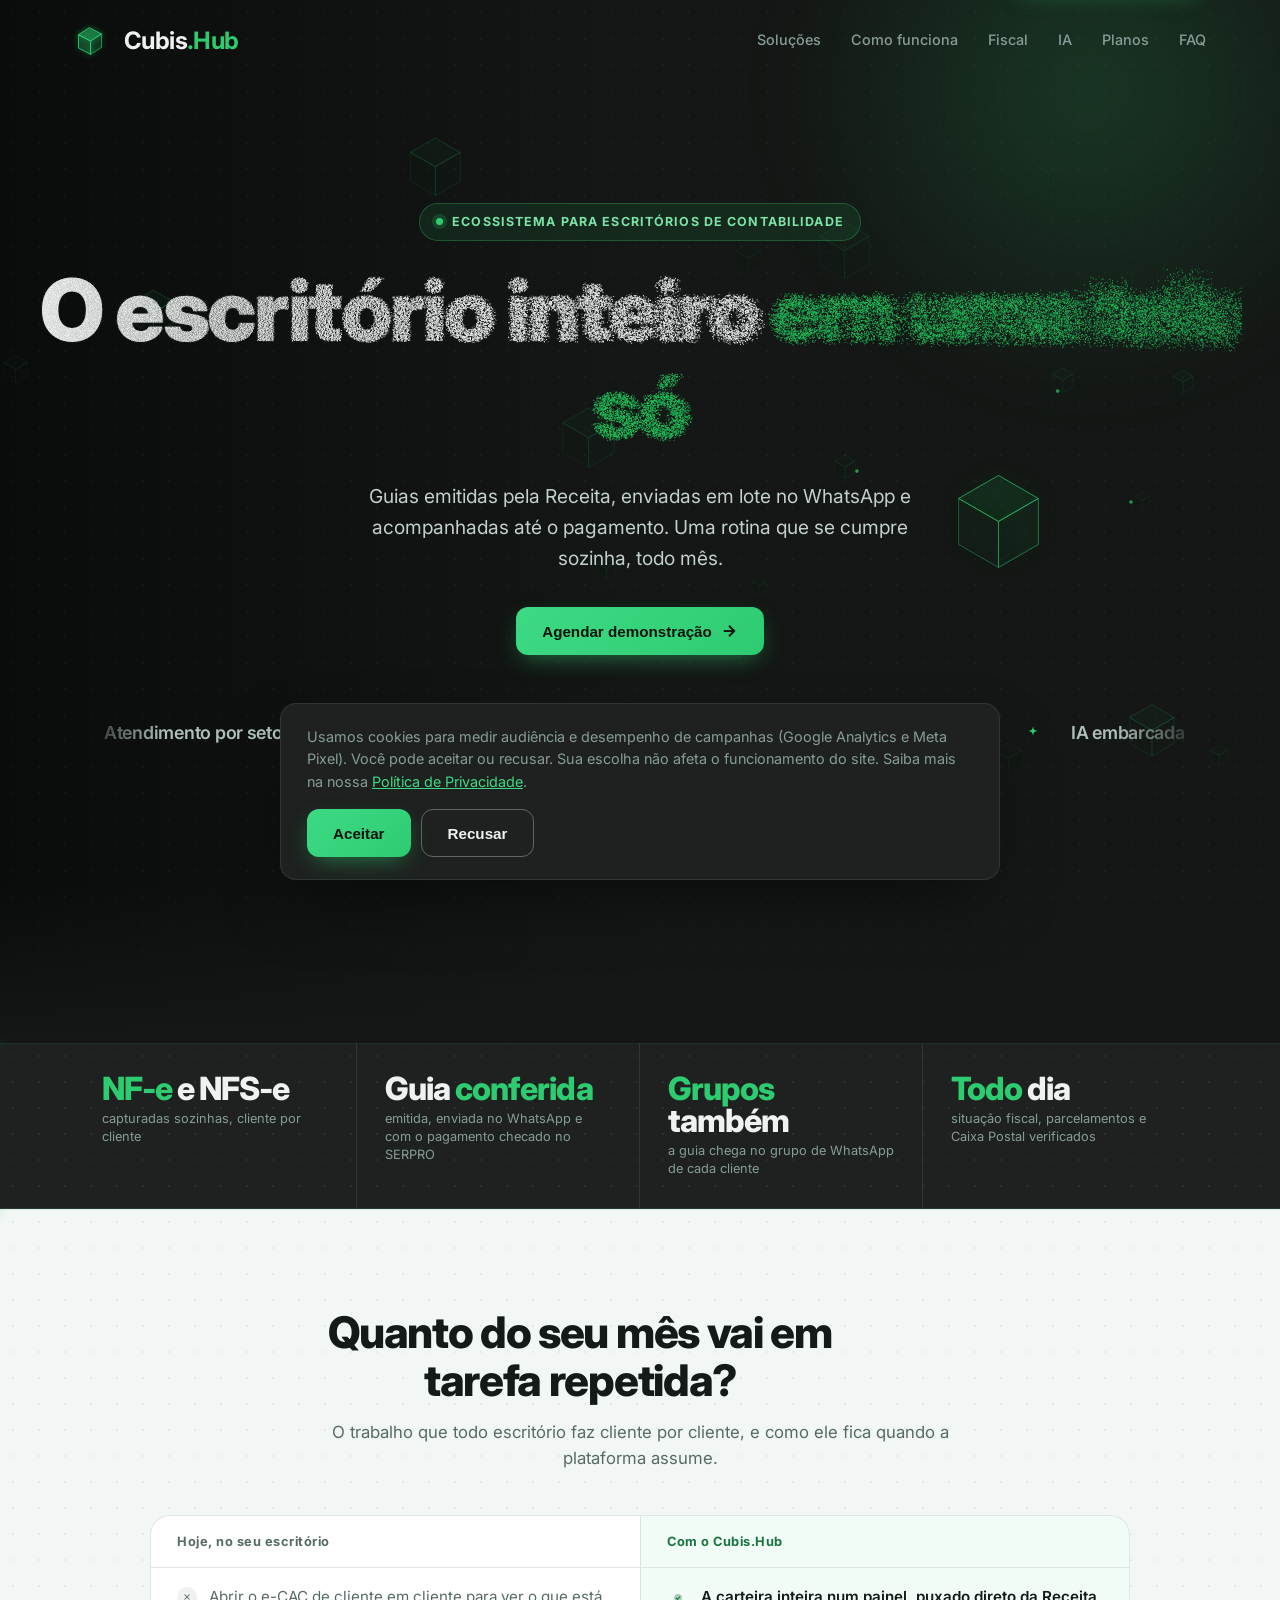
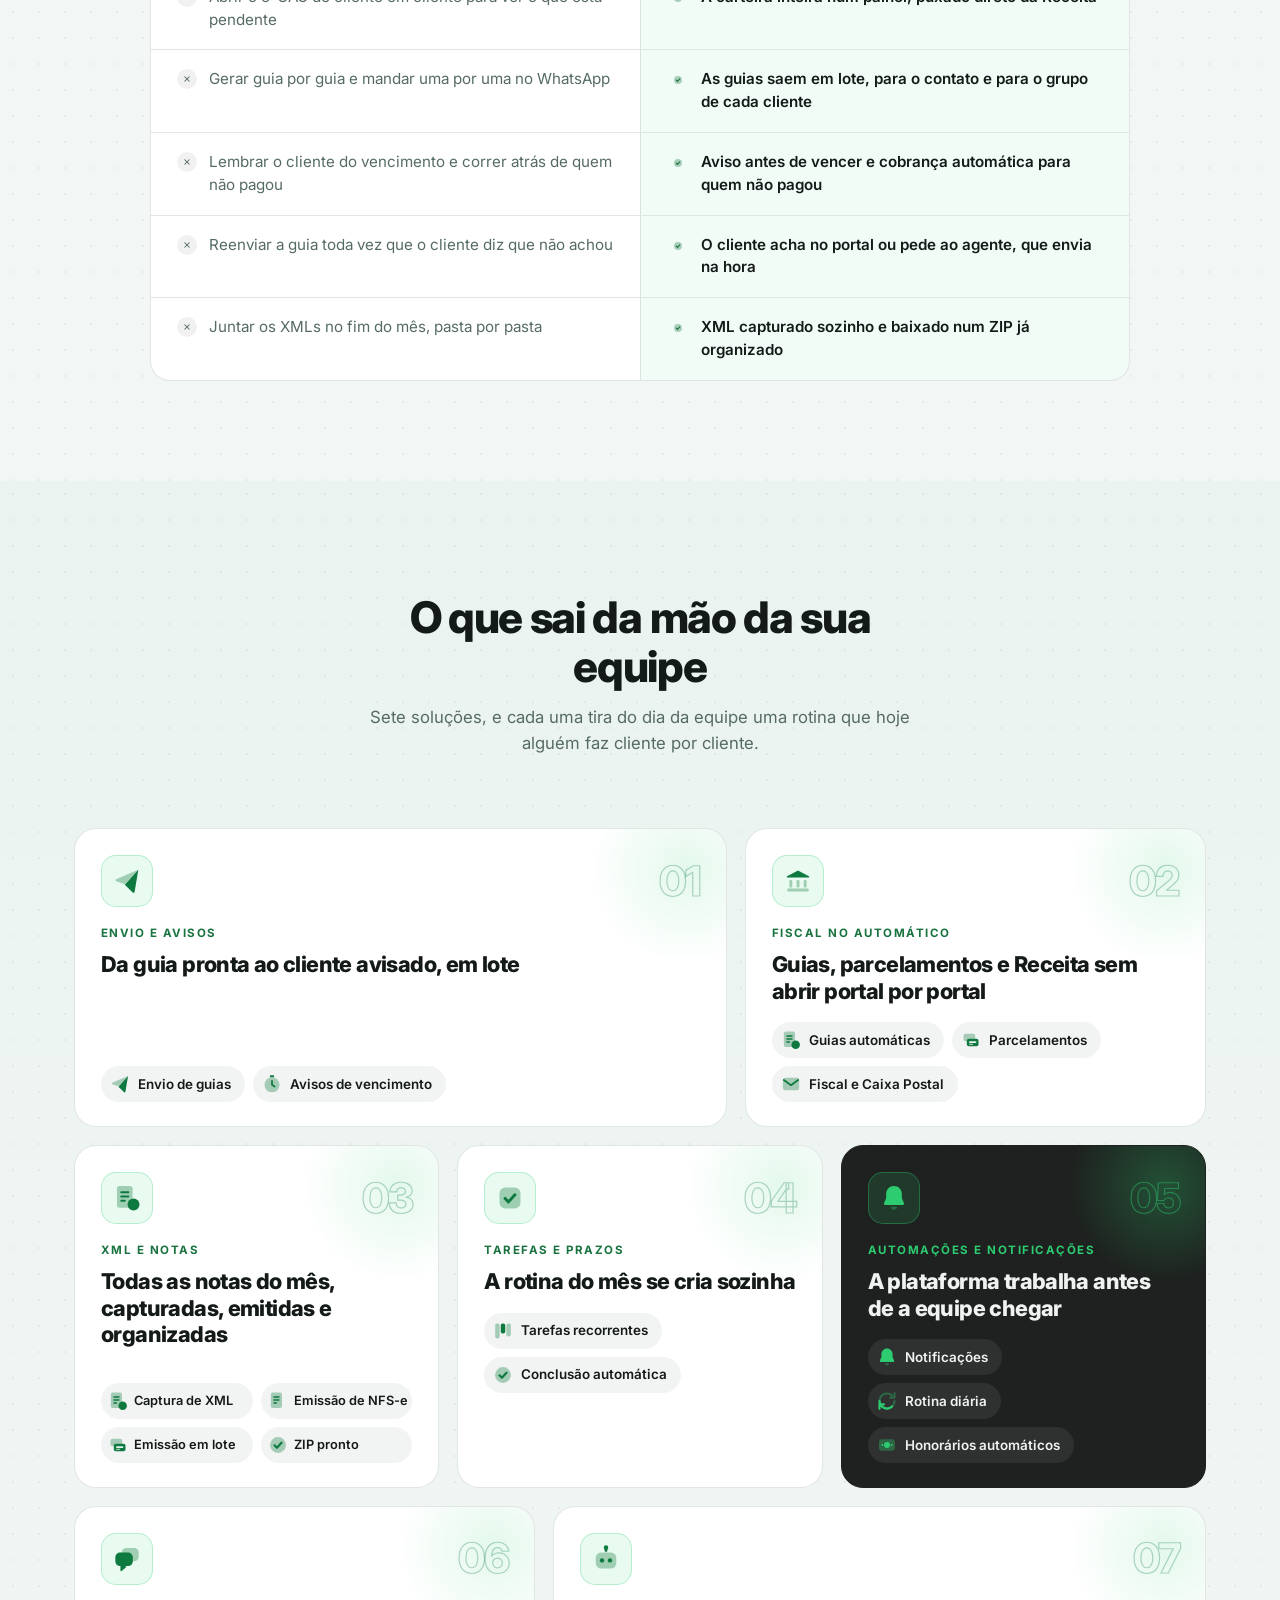
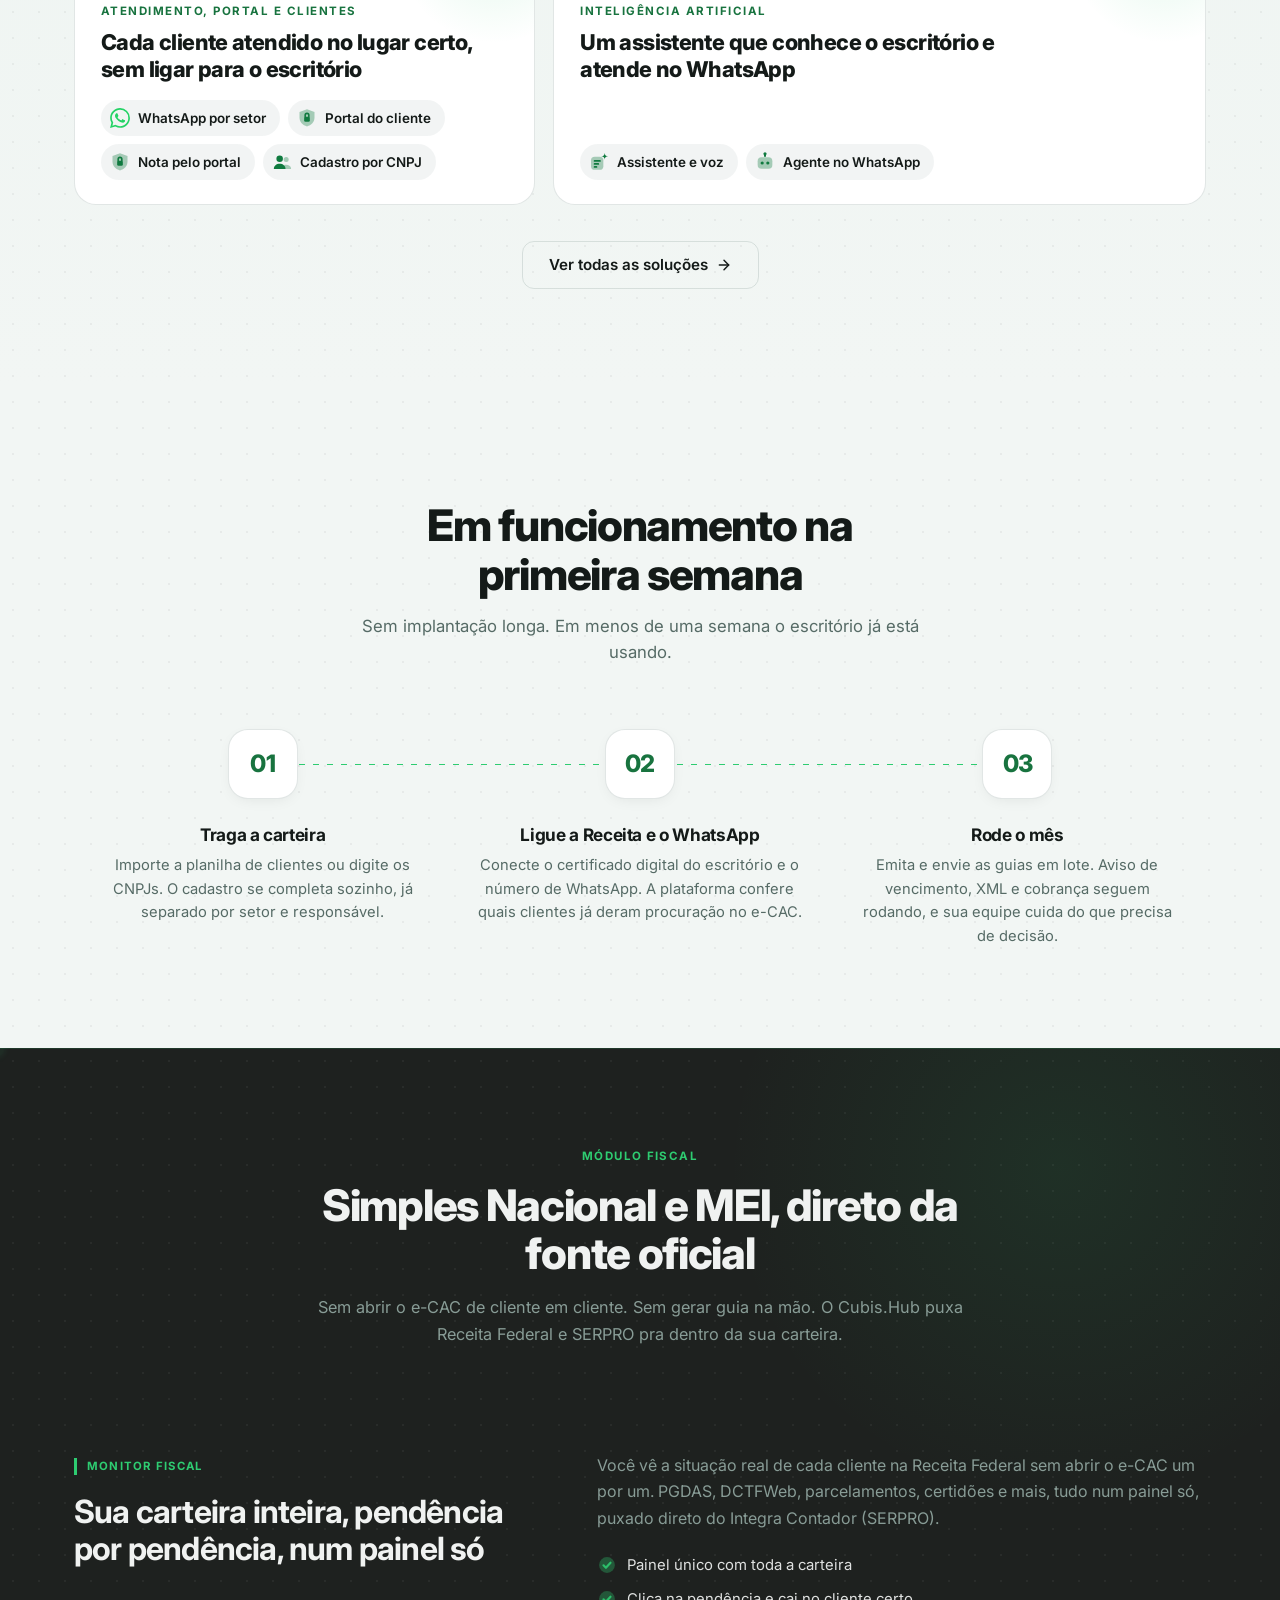
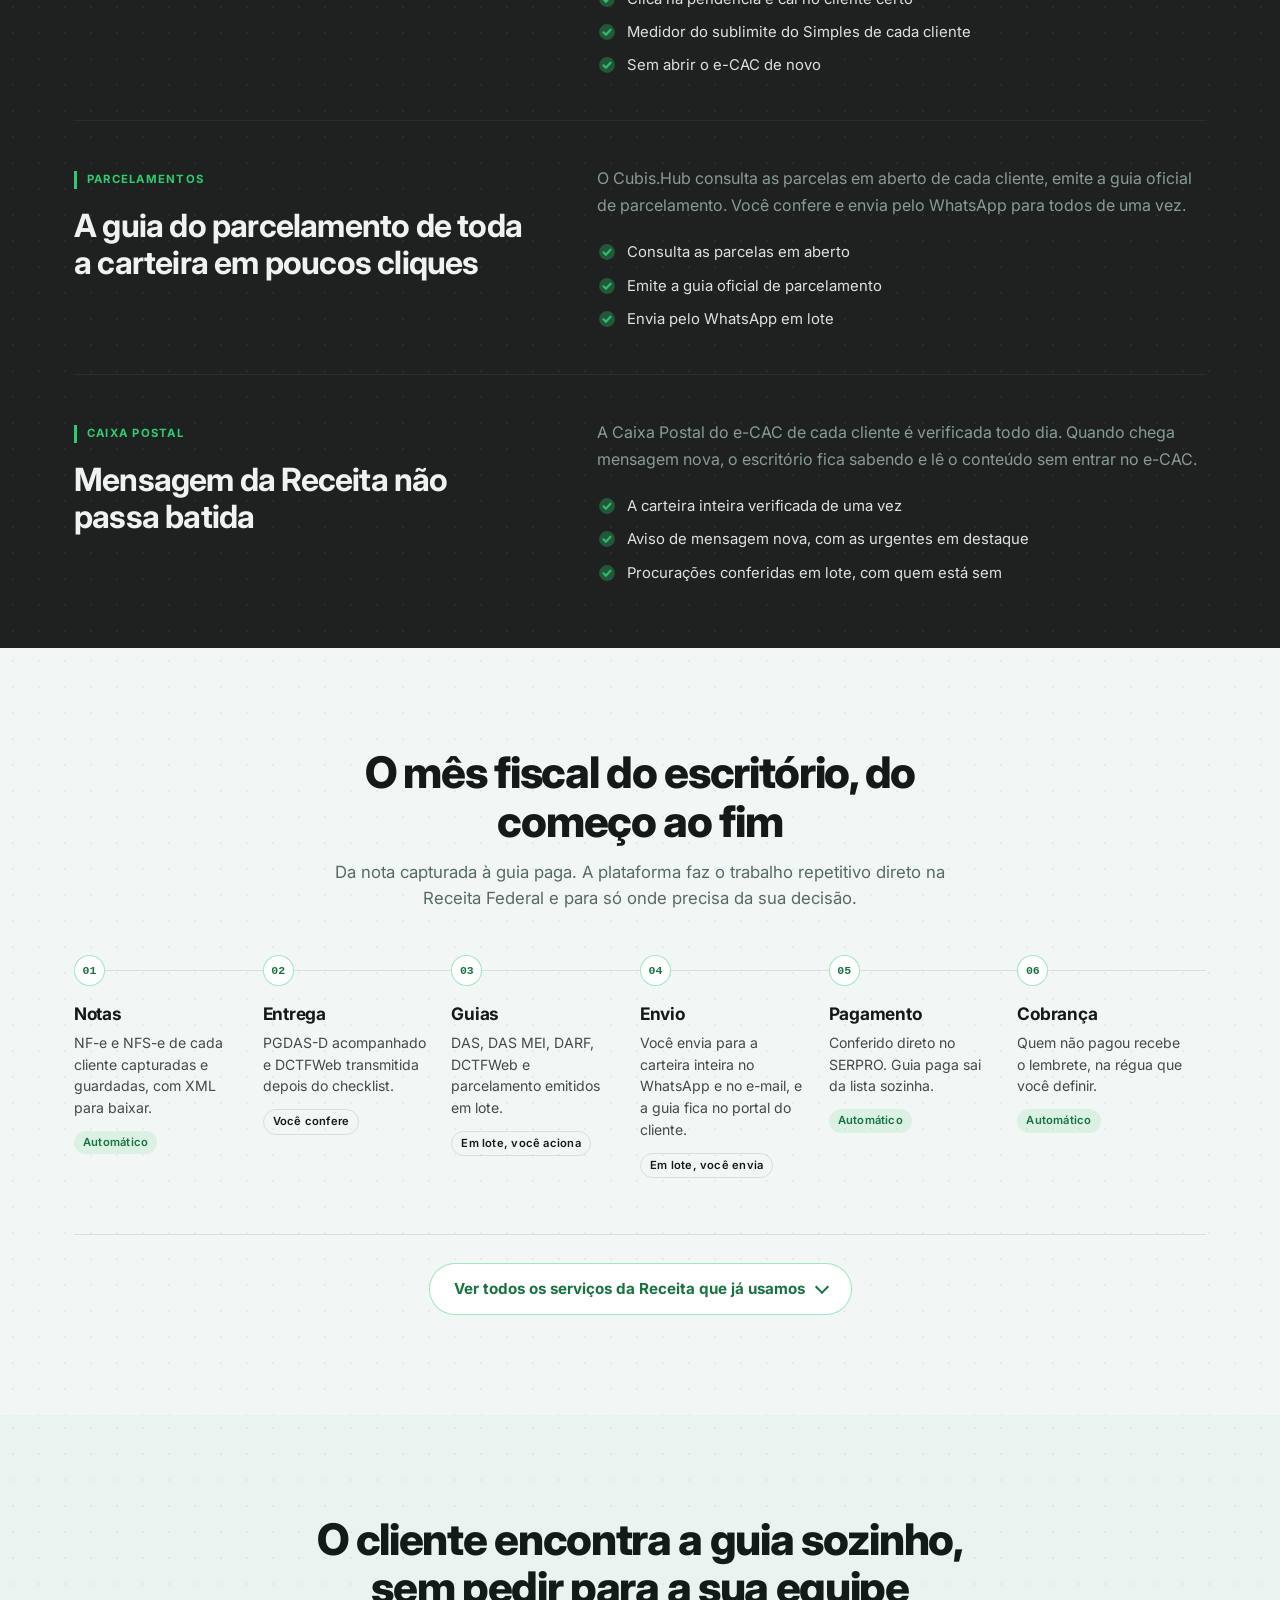
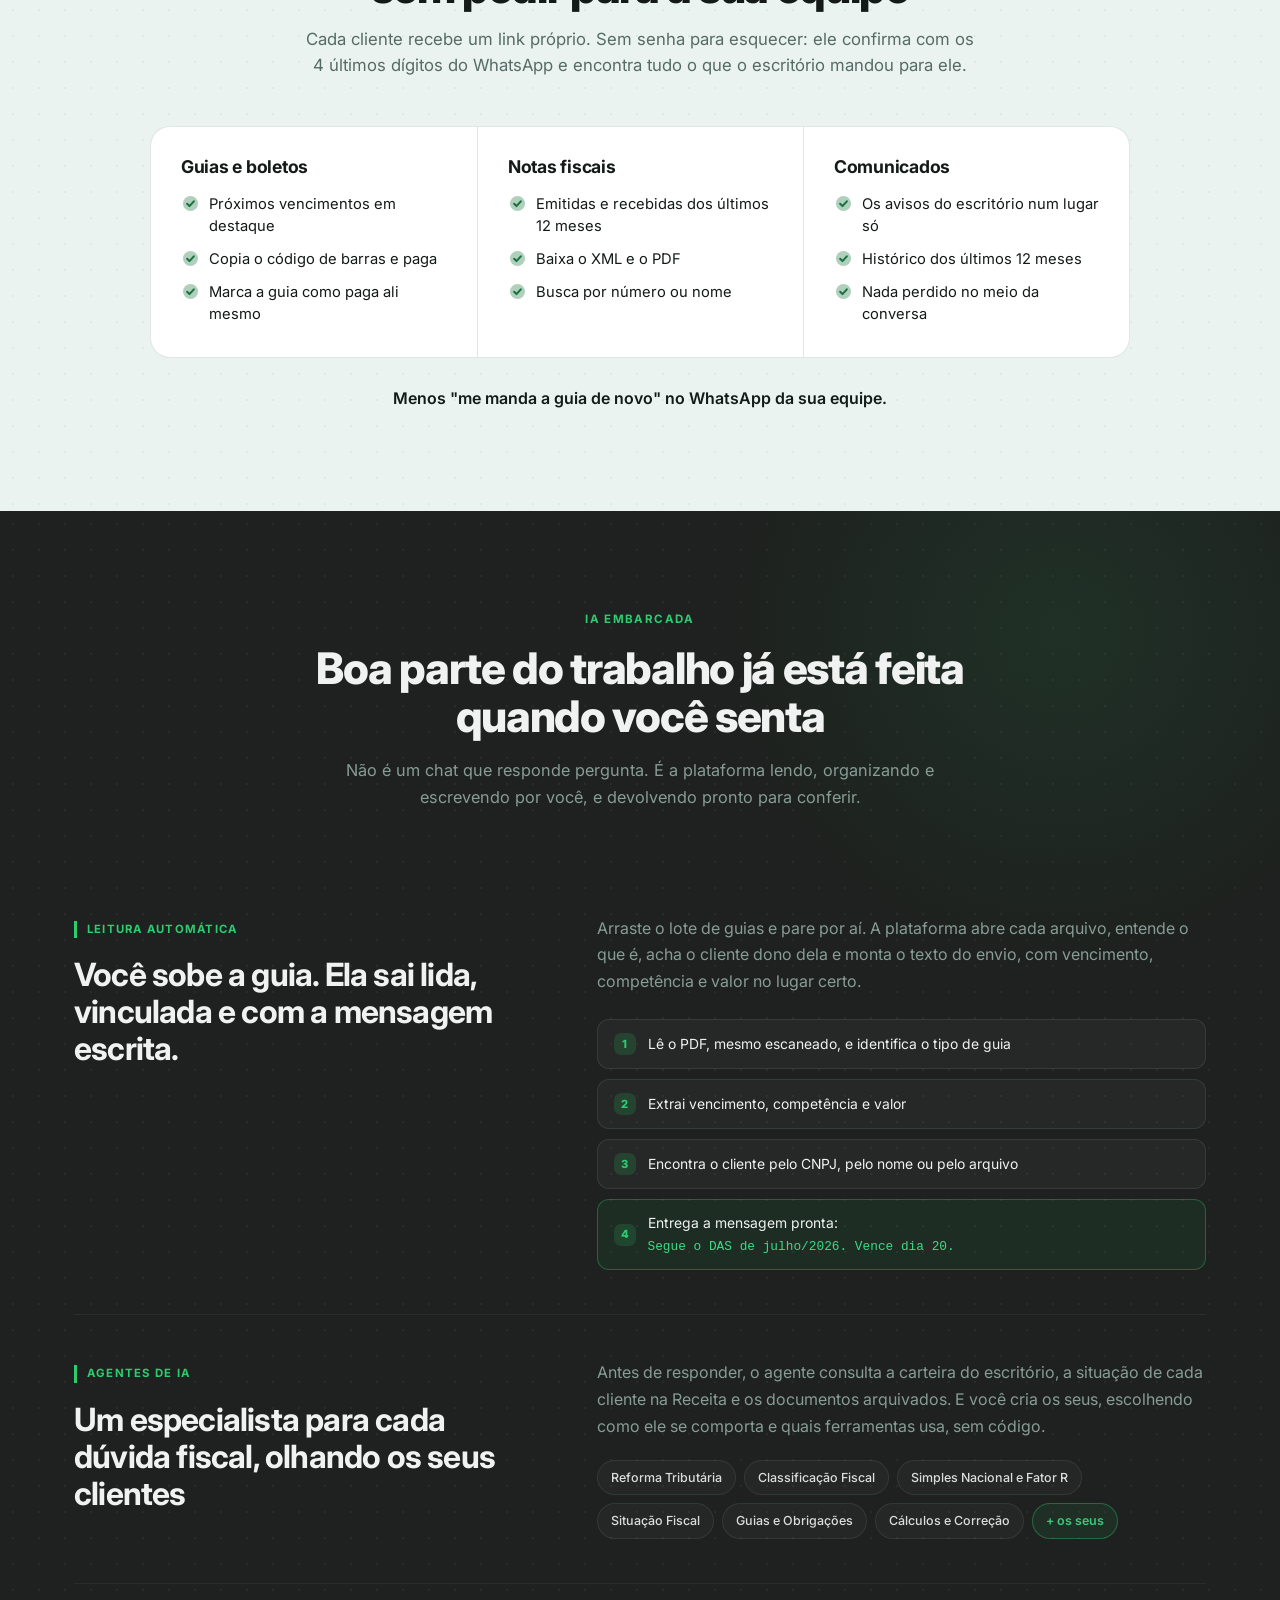
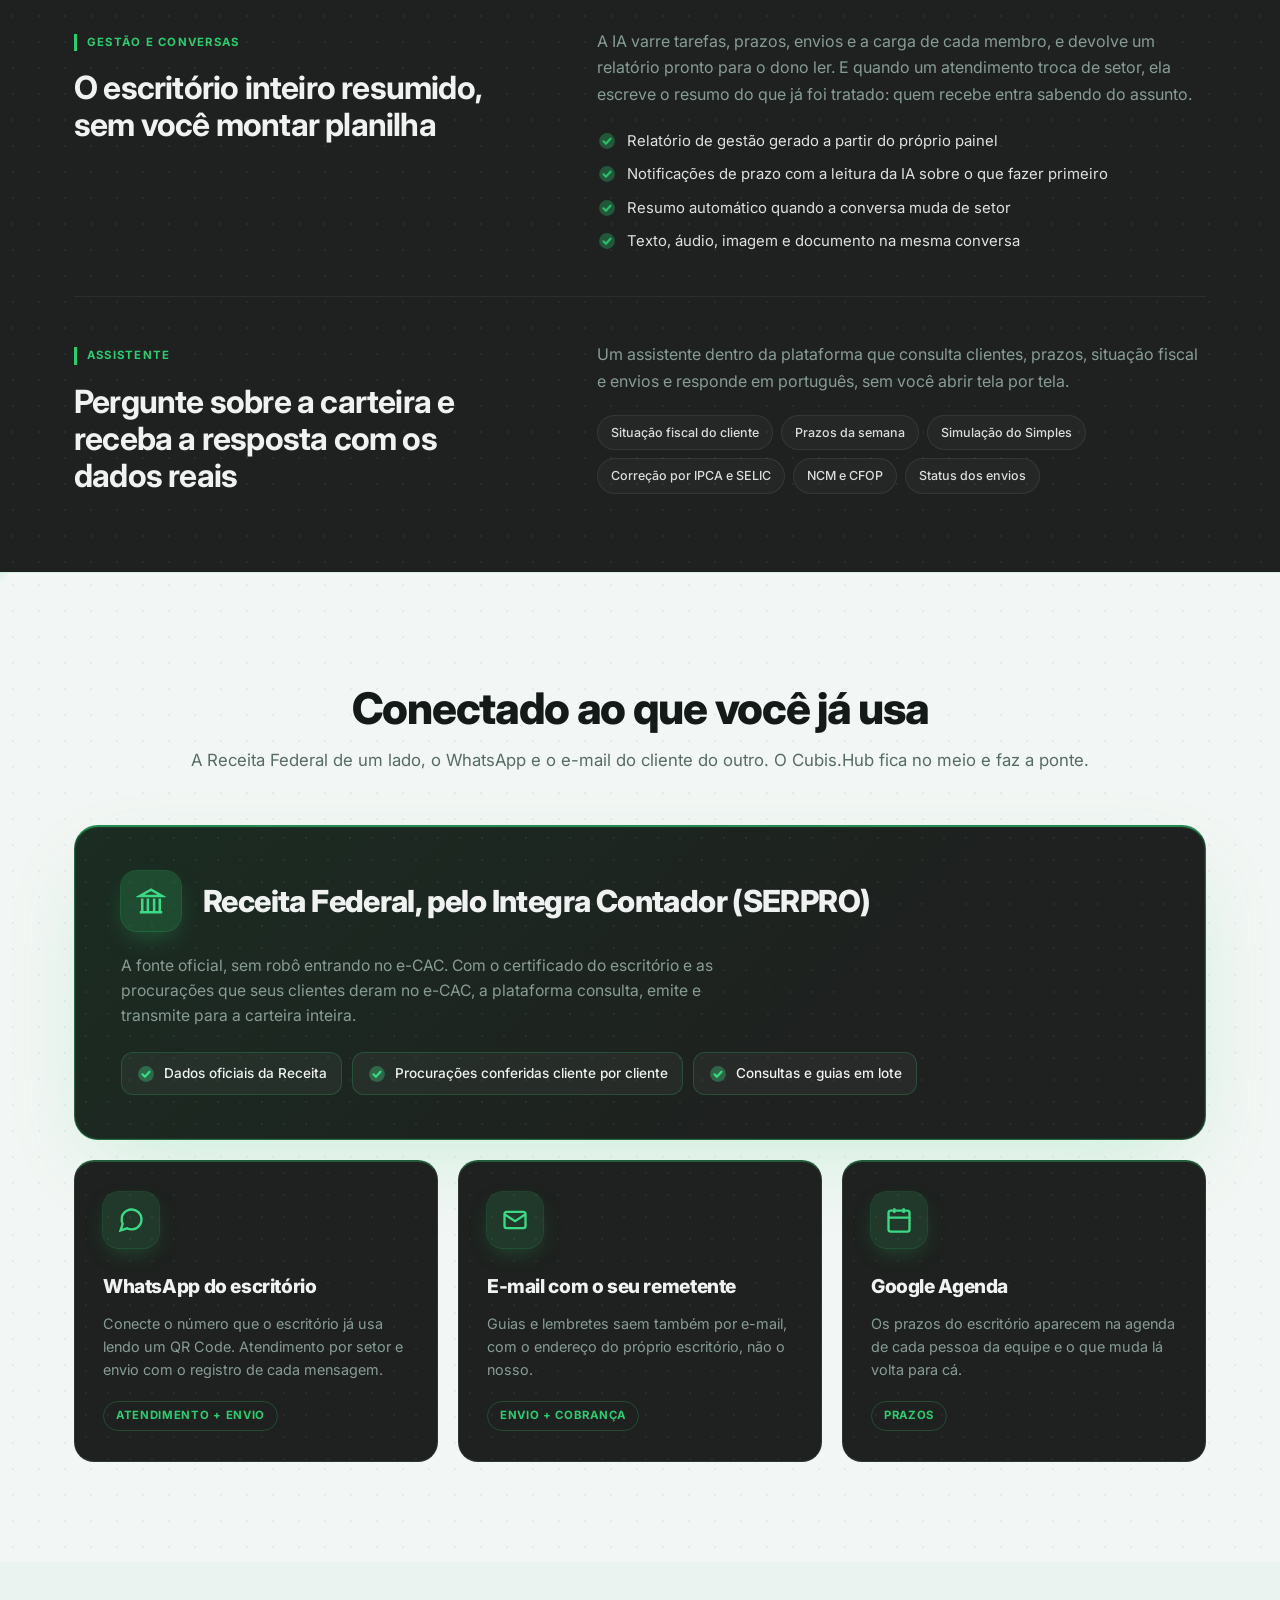
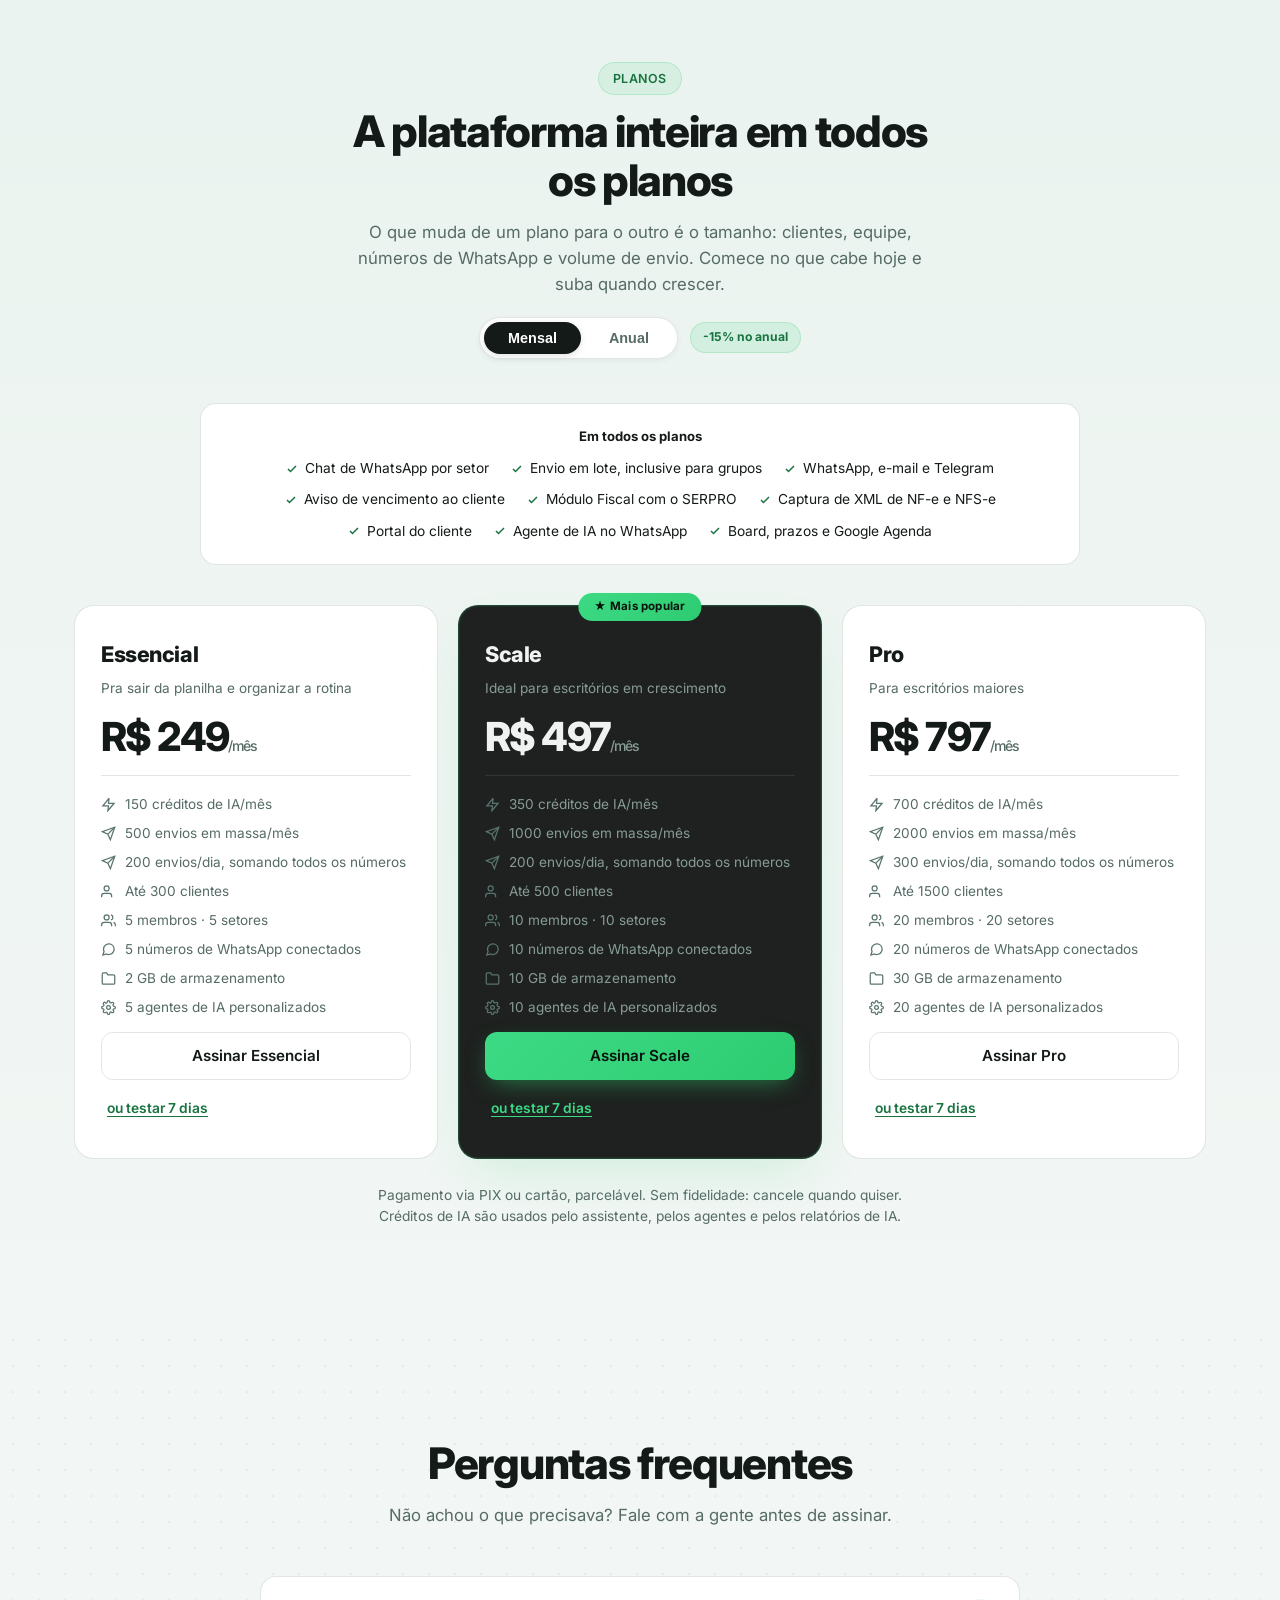
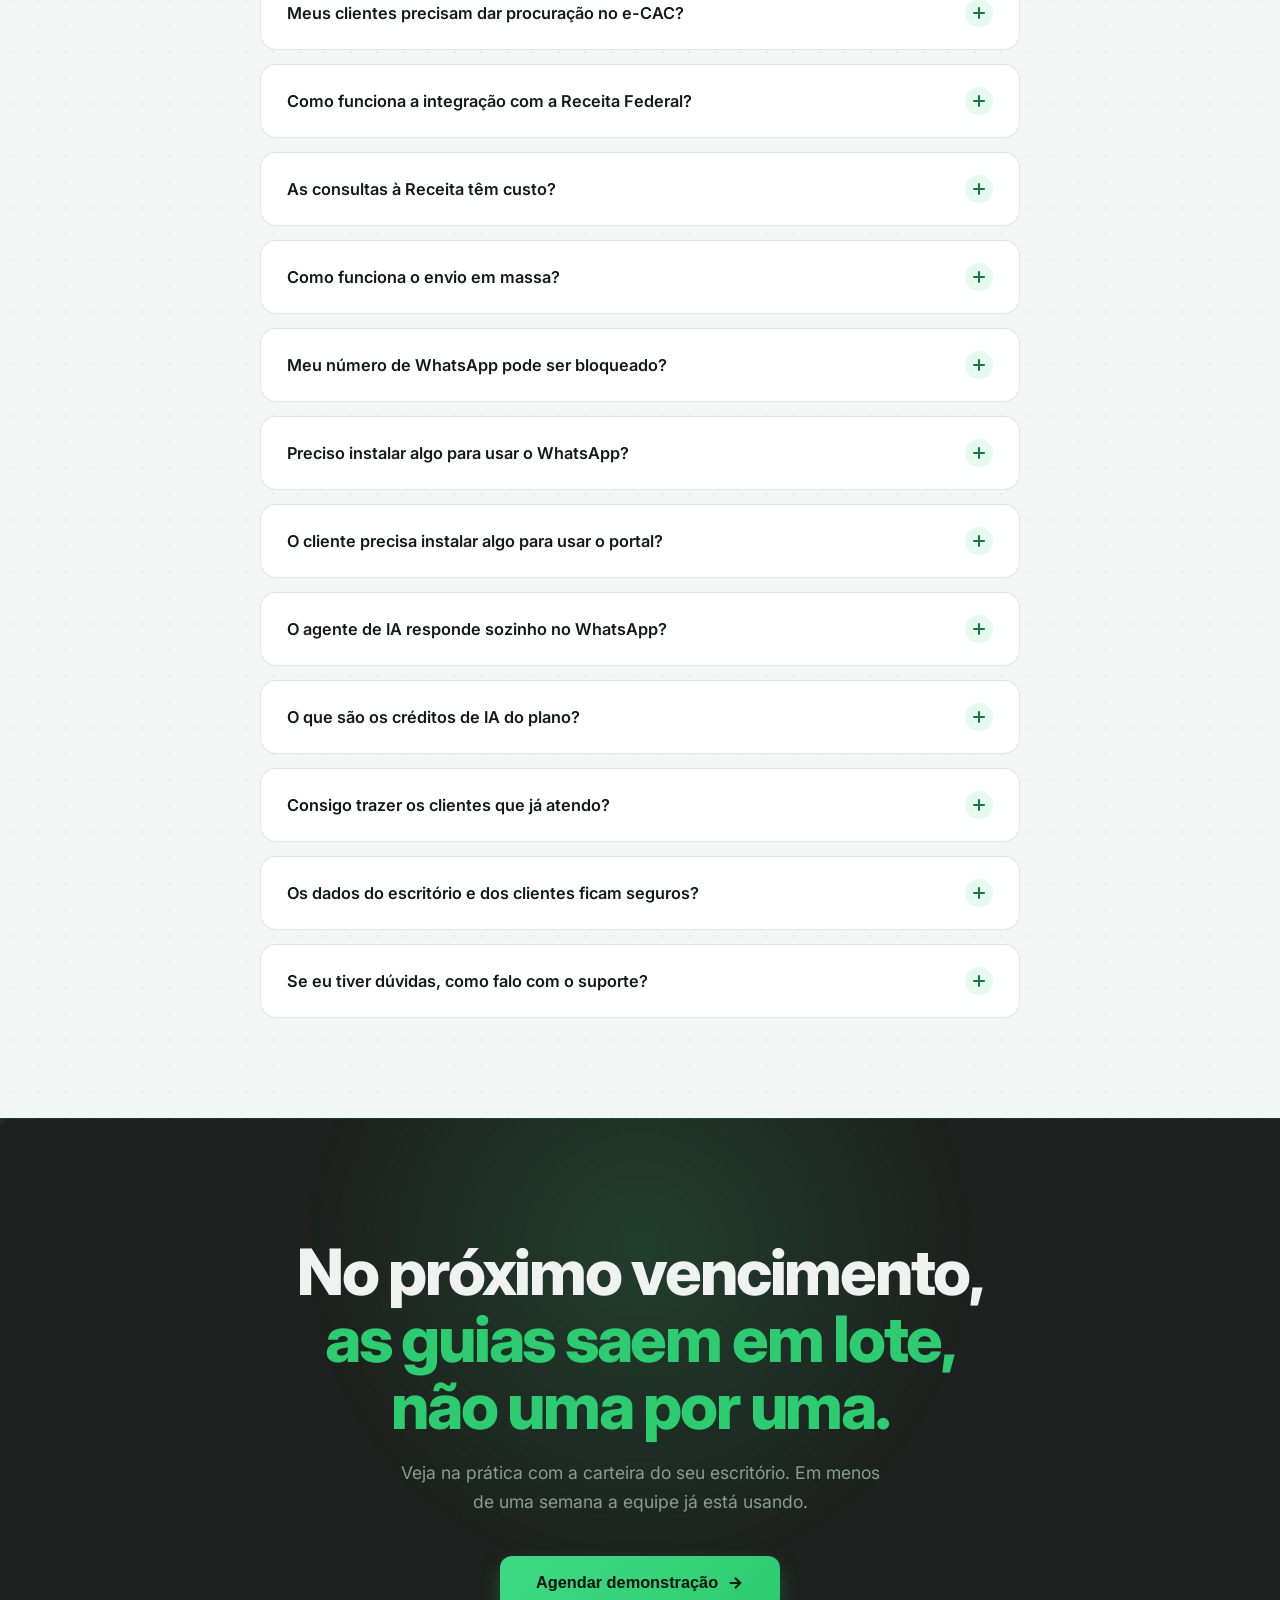
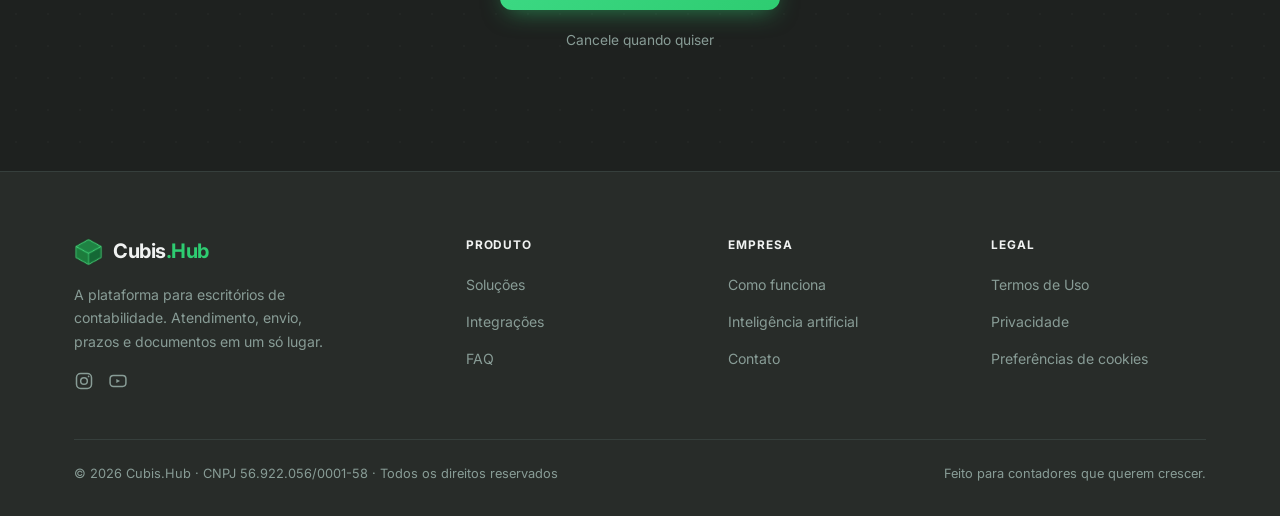
==== commit ca3338e0: "fix(planos): tira 'agentes e assistente de IA' de 'Em todos os planos' (nao vale para todos) Co-Auth" ====
--- a/index.html
+++ b/index.html
@@ -1652,7 +1652,6 @@
         <li><svg viewBox="0 0 24 24" fill="none" stroke="currentColor" stroke-width="3"><polyline points="20 6 9 17 4 12"/></svg>Captura de XML de NF-e e NFS-e</li>
         <li><svg viewBox="0 0 24 24" fill="none" stroke="currentColor" stroke-width="3"><polyline points="20 6 9 17 4 12"/></svg>Portal do cliente</li>
         <li><svg viewBox="0 0 24 24" fill="none" stroke="currentColor" stroke-width="3"><polyline points="20 6 9 17 4 12"/></svg>Agente de IA no WhatsApp</li>
-        <li><svg viewBox="0 0 24 24" fill="none" stroke="currentColor" stroke-width="3"><polyline points="20 6 9 17 4 12"/></svg>Agentes especialistas e assistente de IA</li>
         <li><svg viewBox="0 0 24 24" fill="none" stroke="currentColor" stroke-width="3"><polyline points="20 6 9 17 4 12"/></svg>Board, prazos e Google Agenda</li>
       </ul>
     </div>
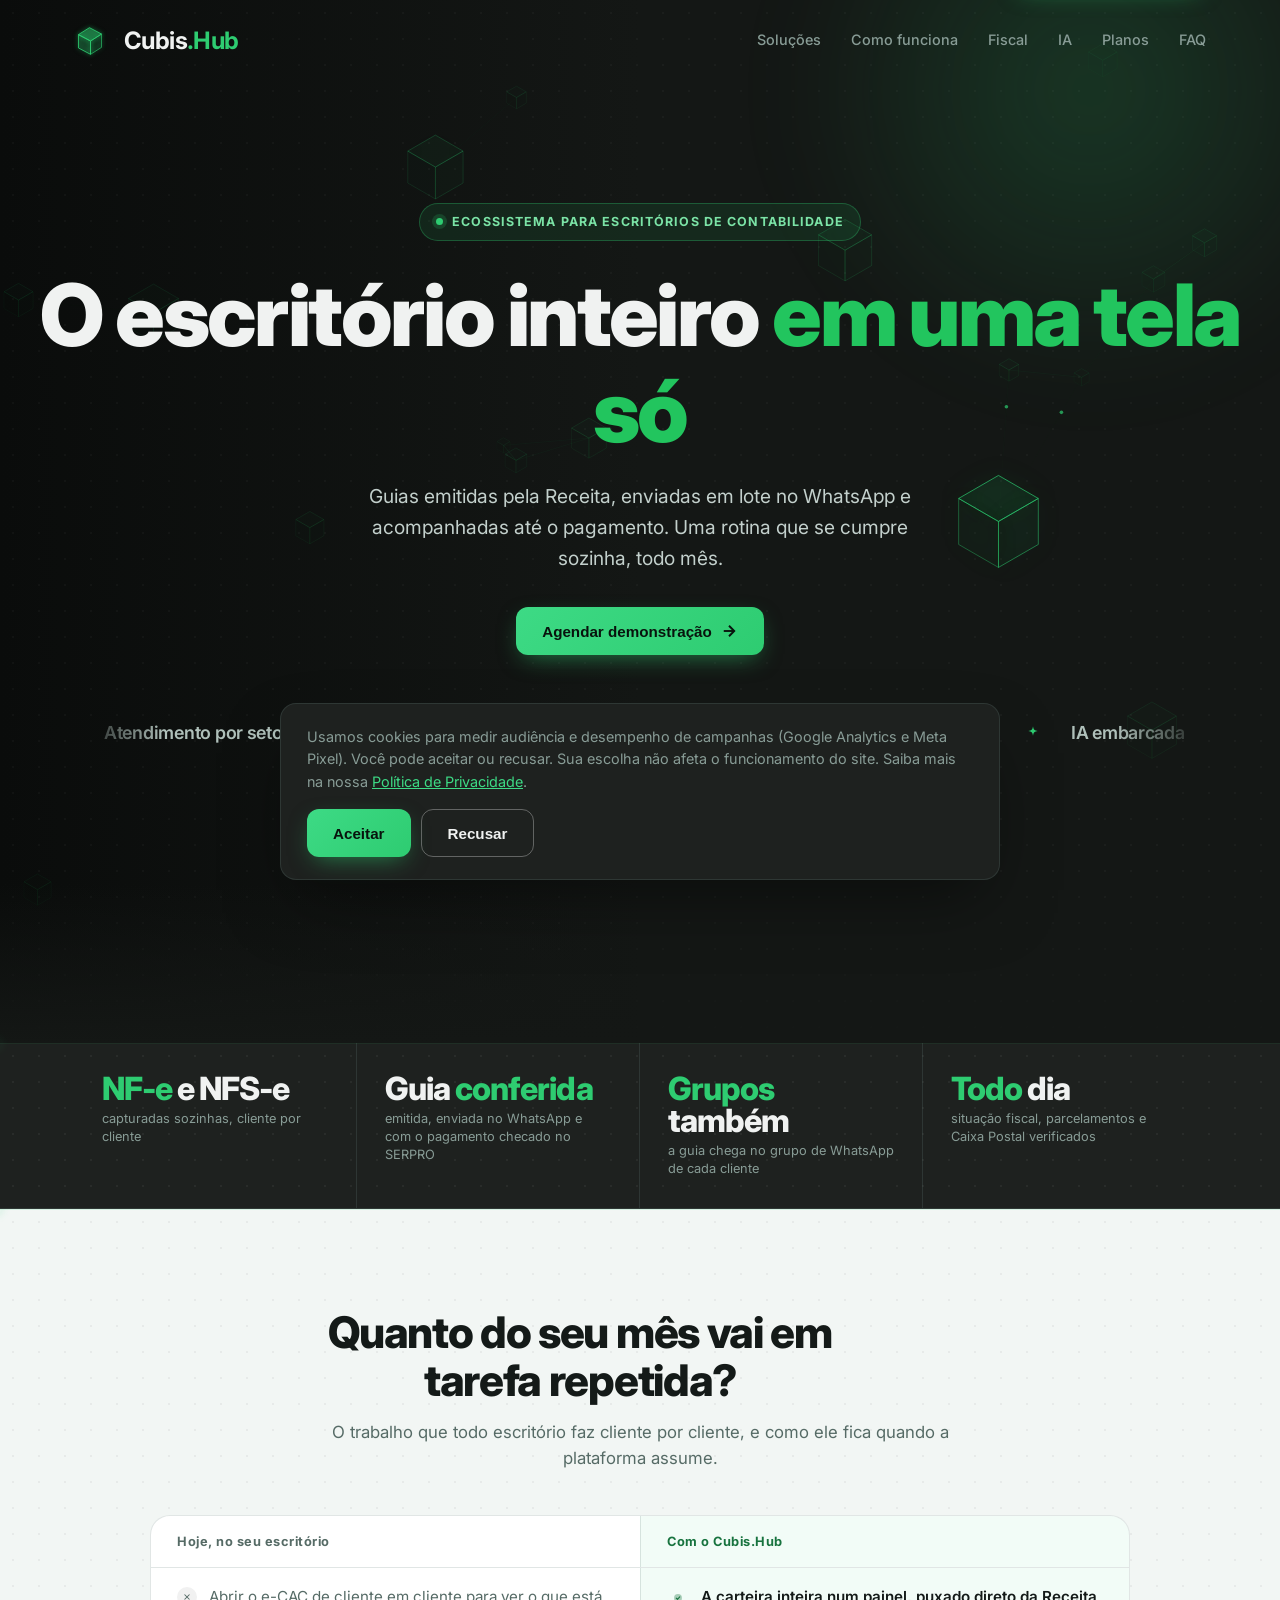
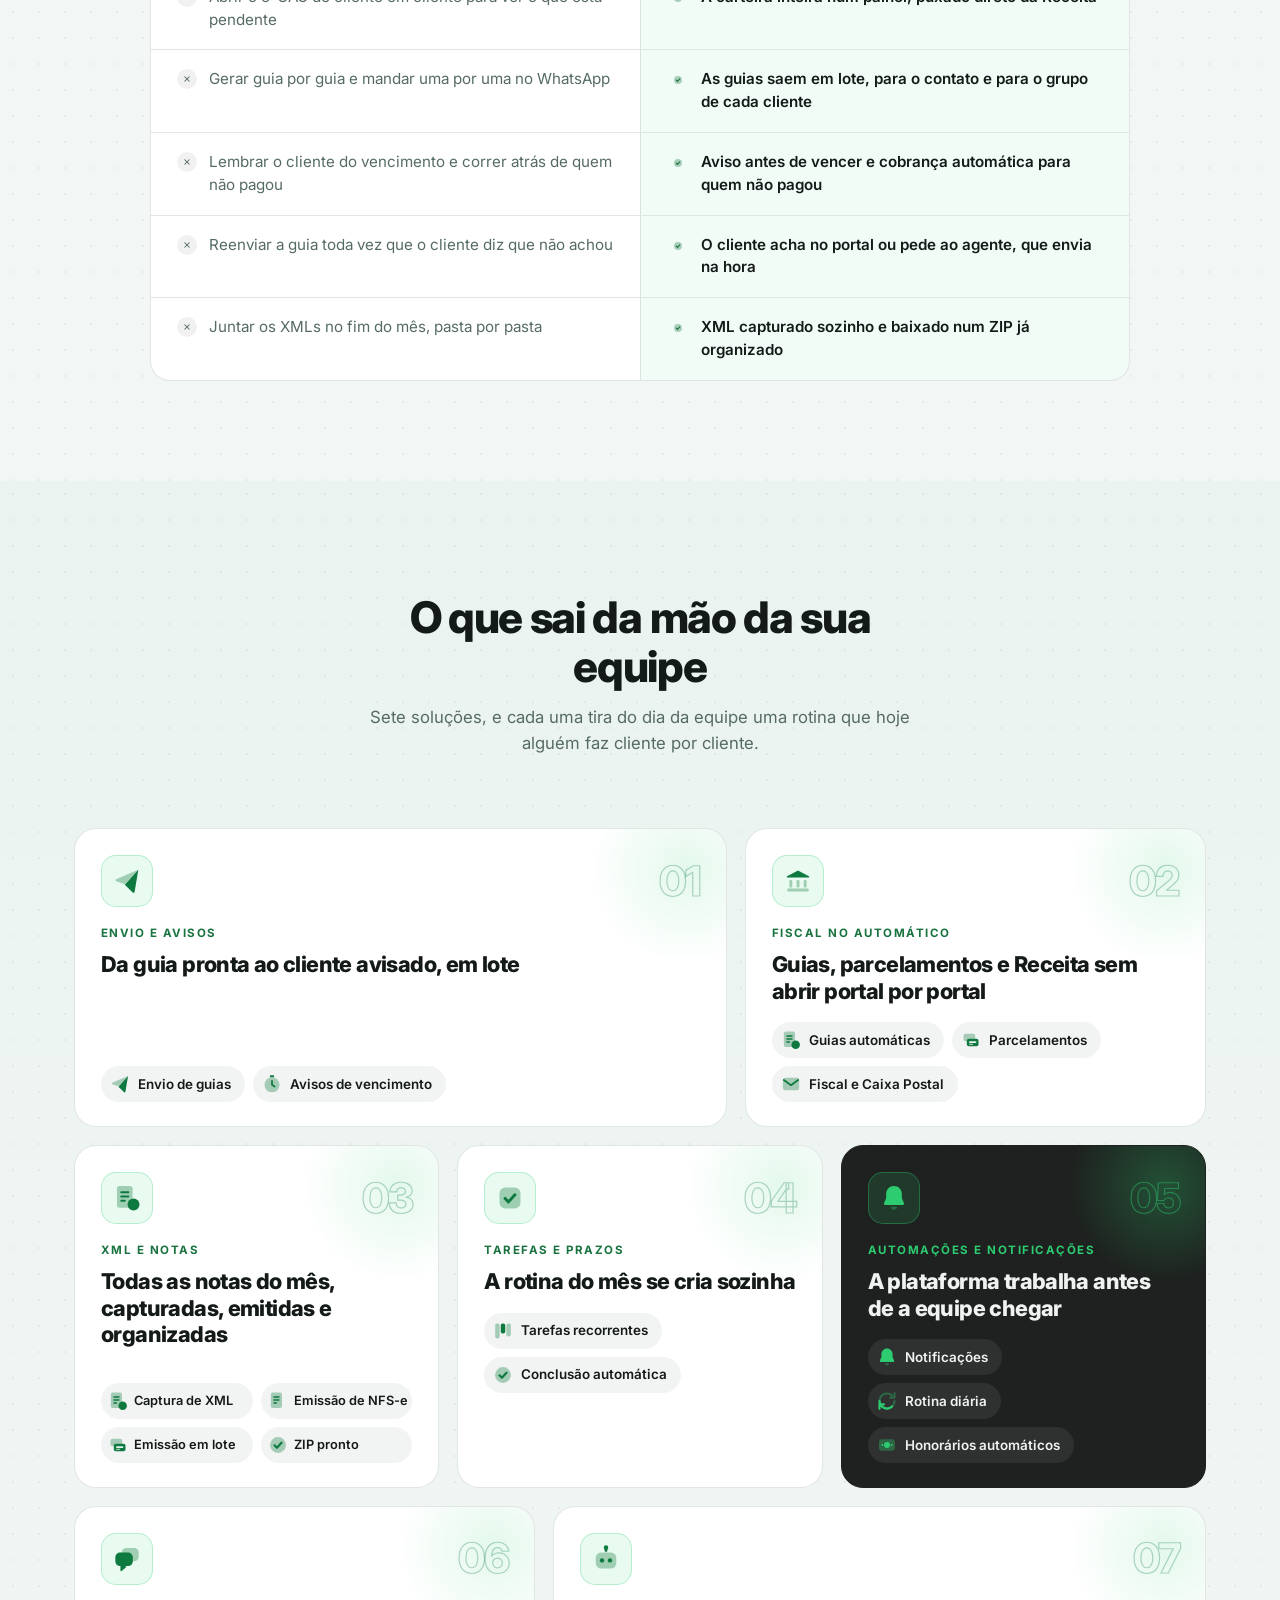
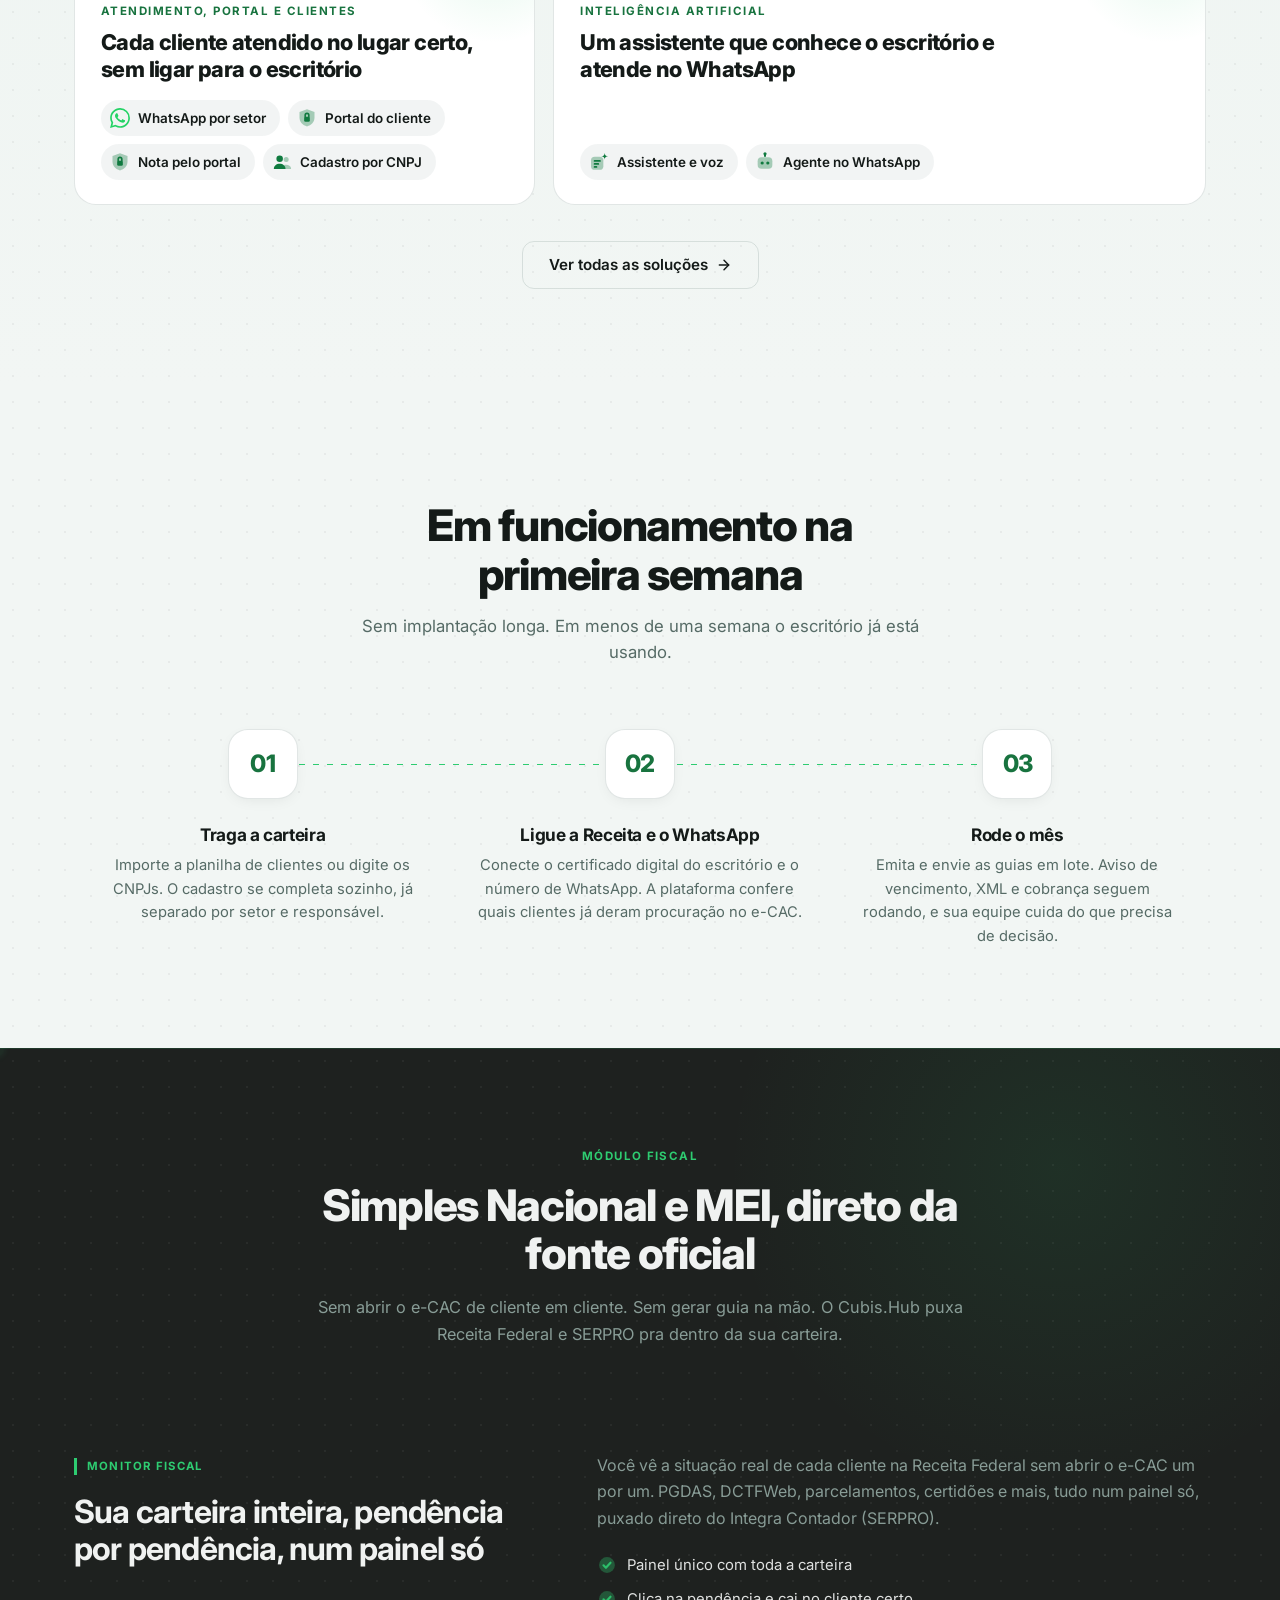
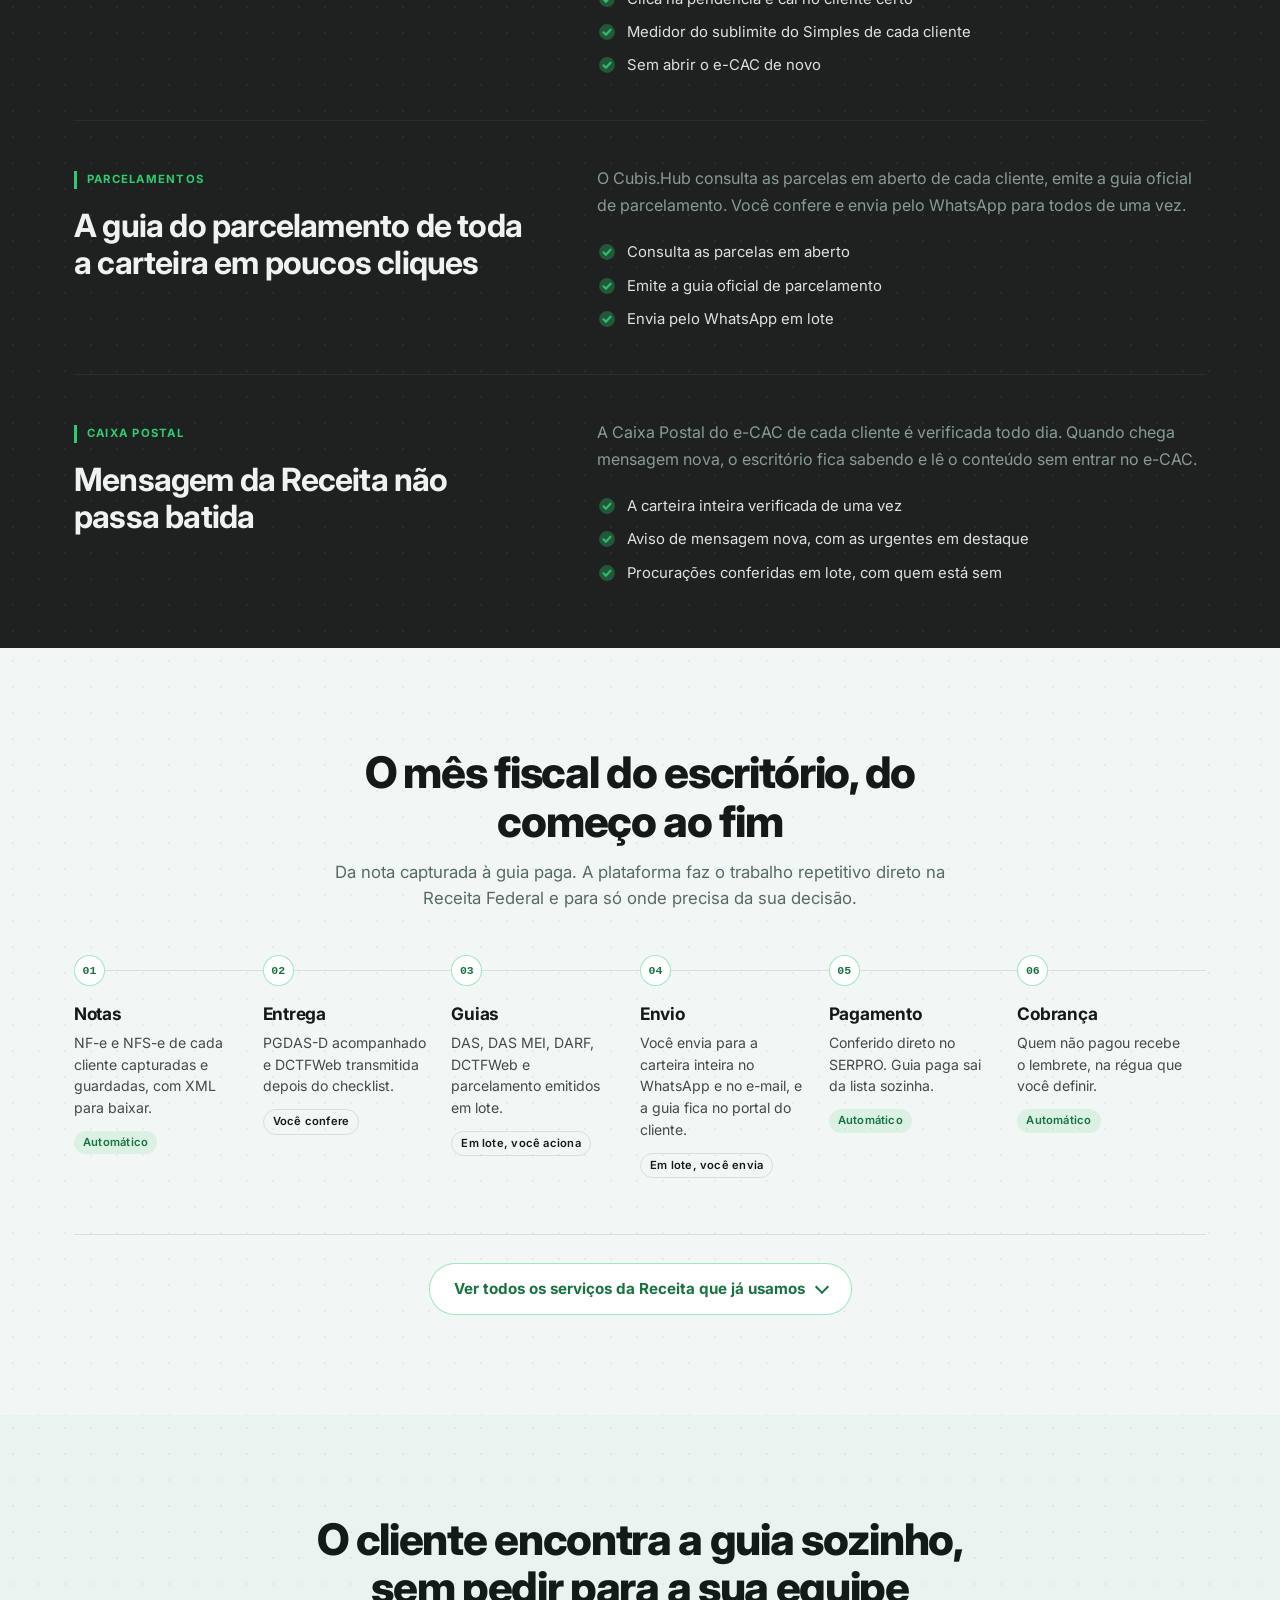
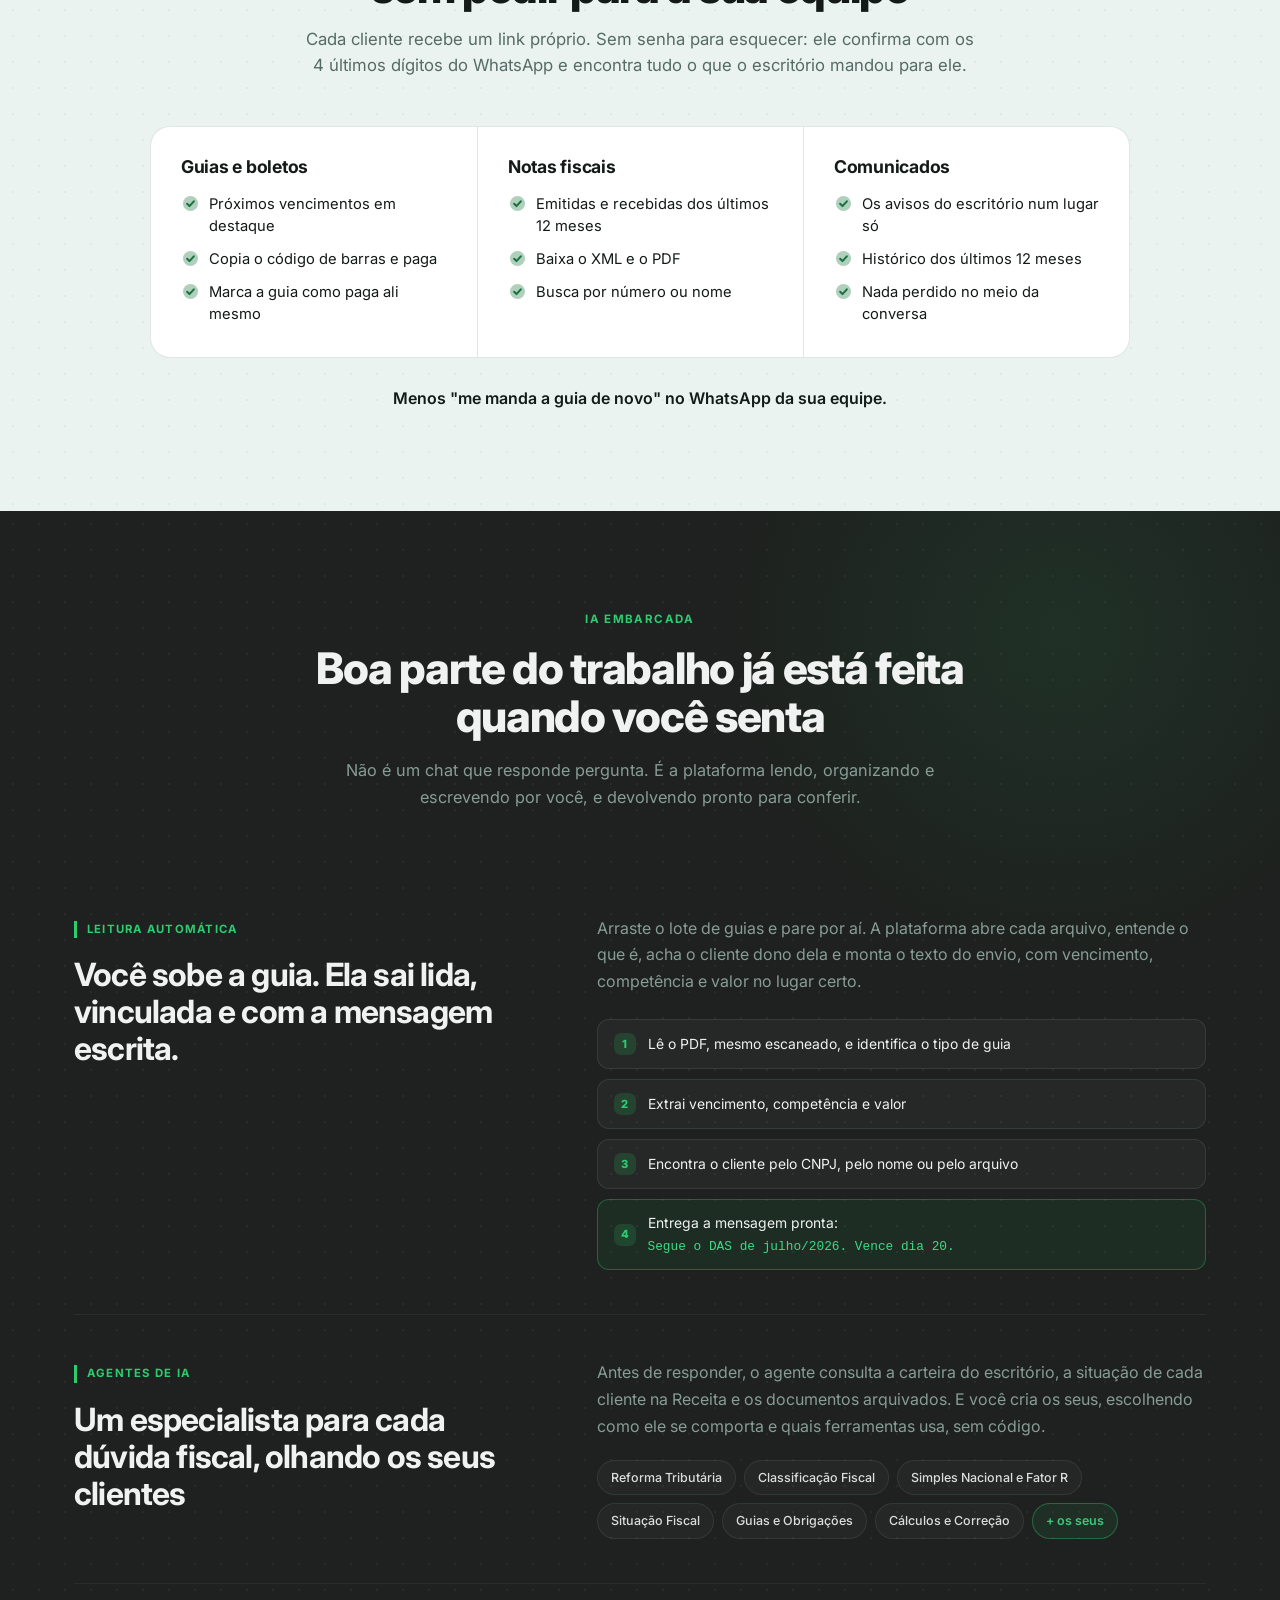
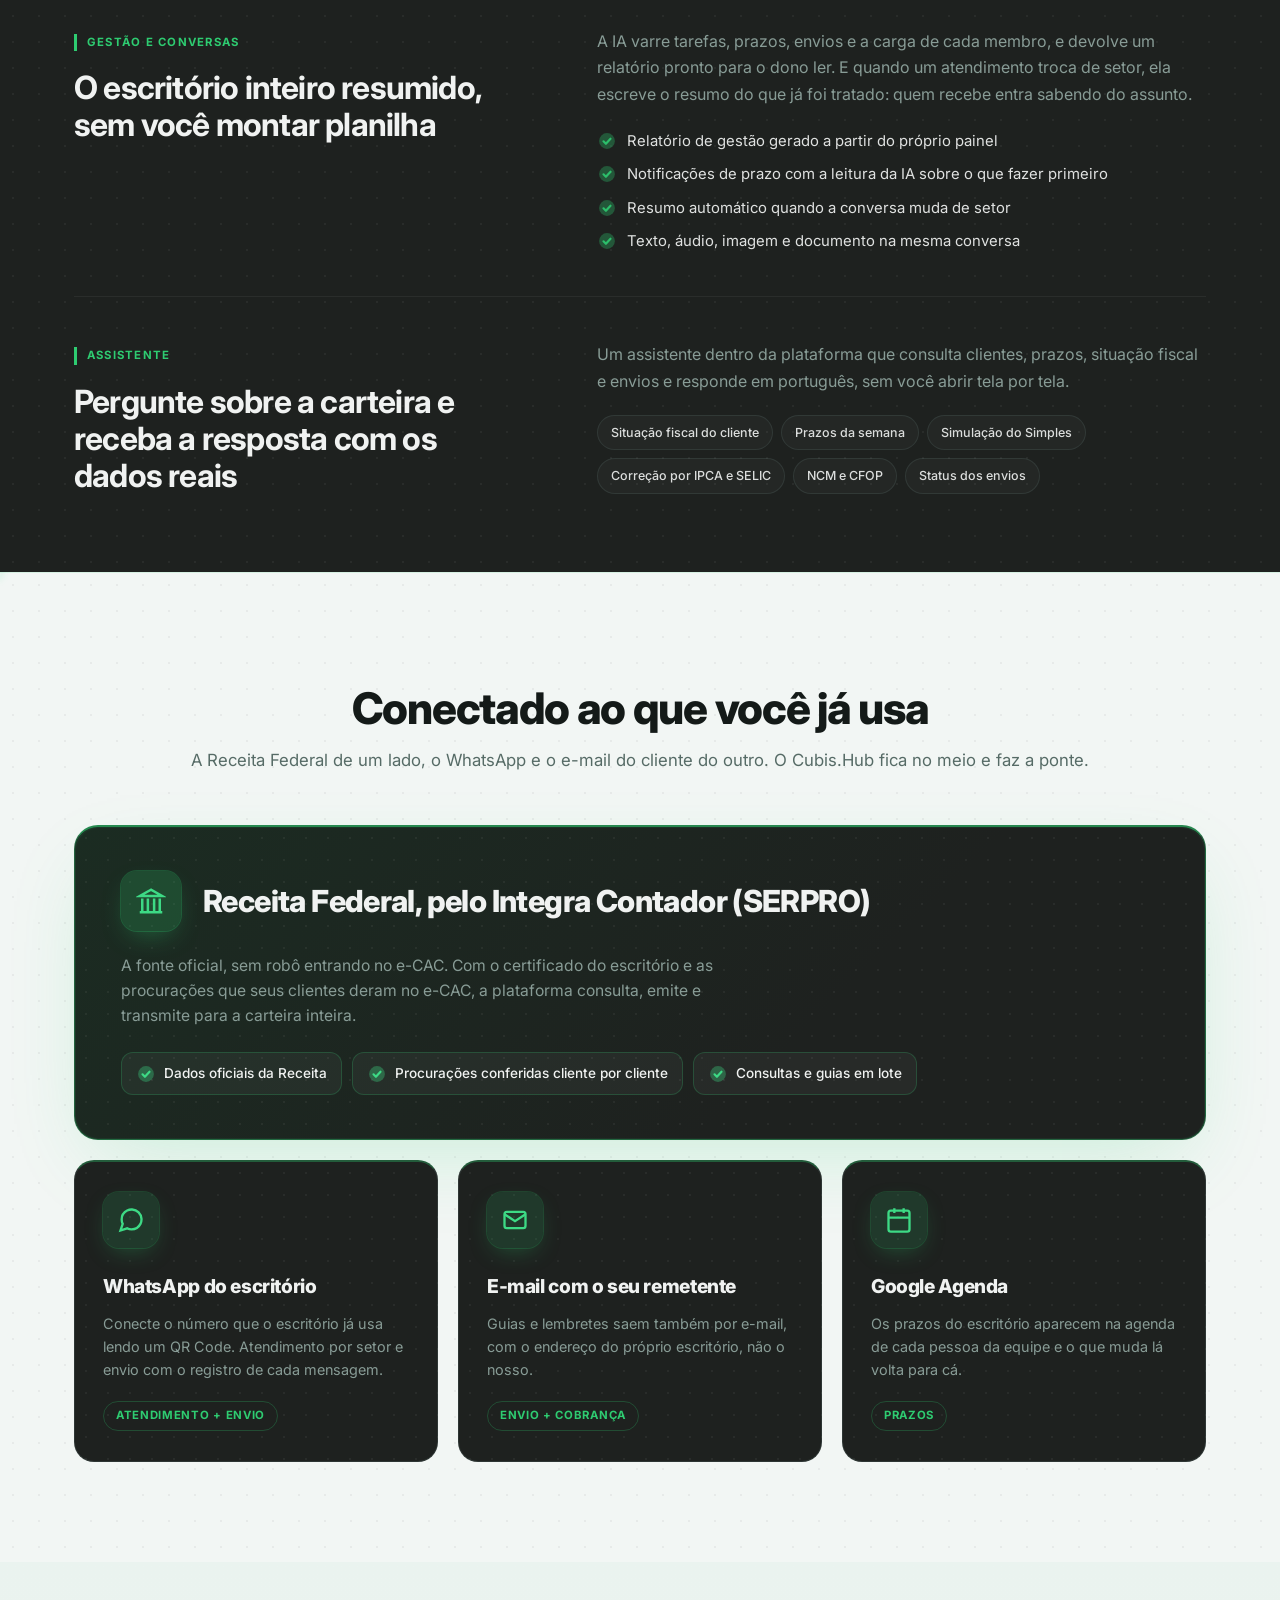
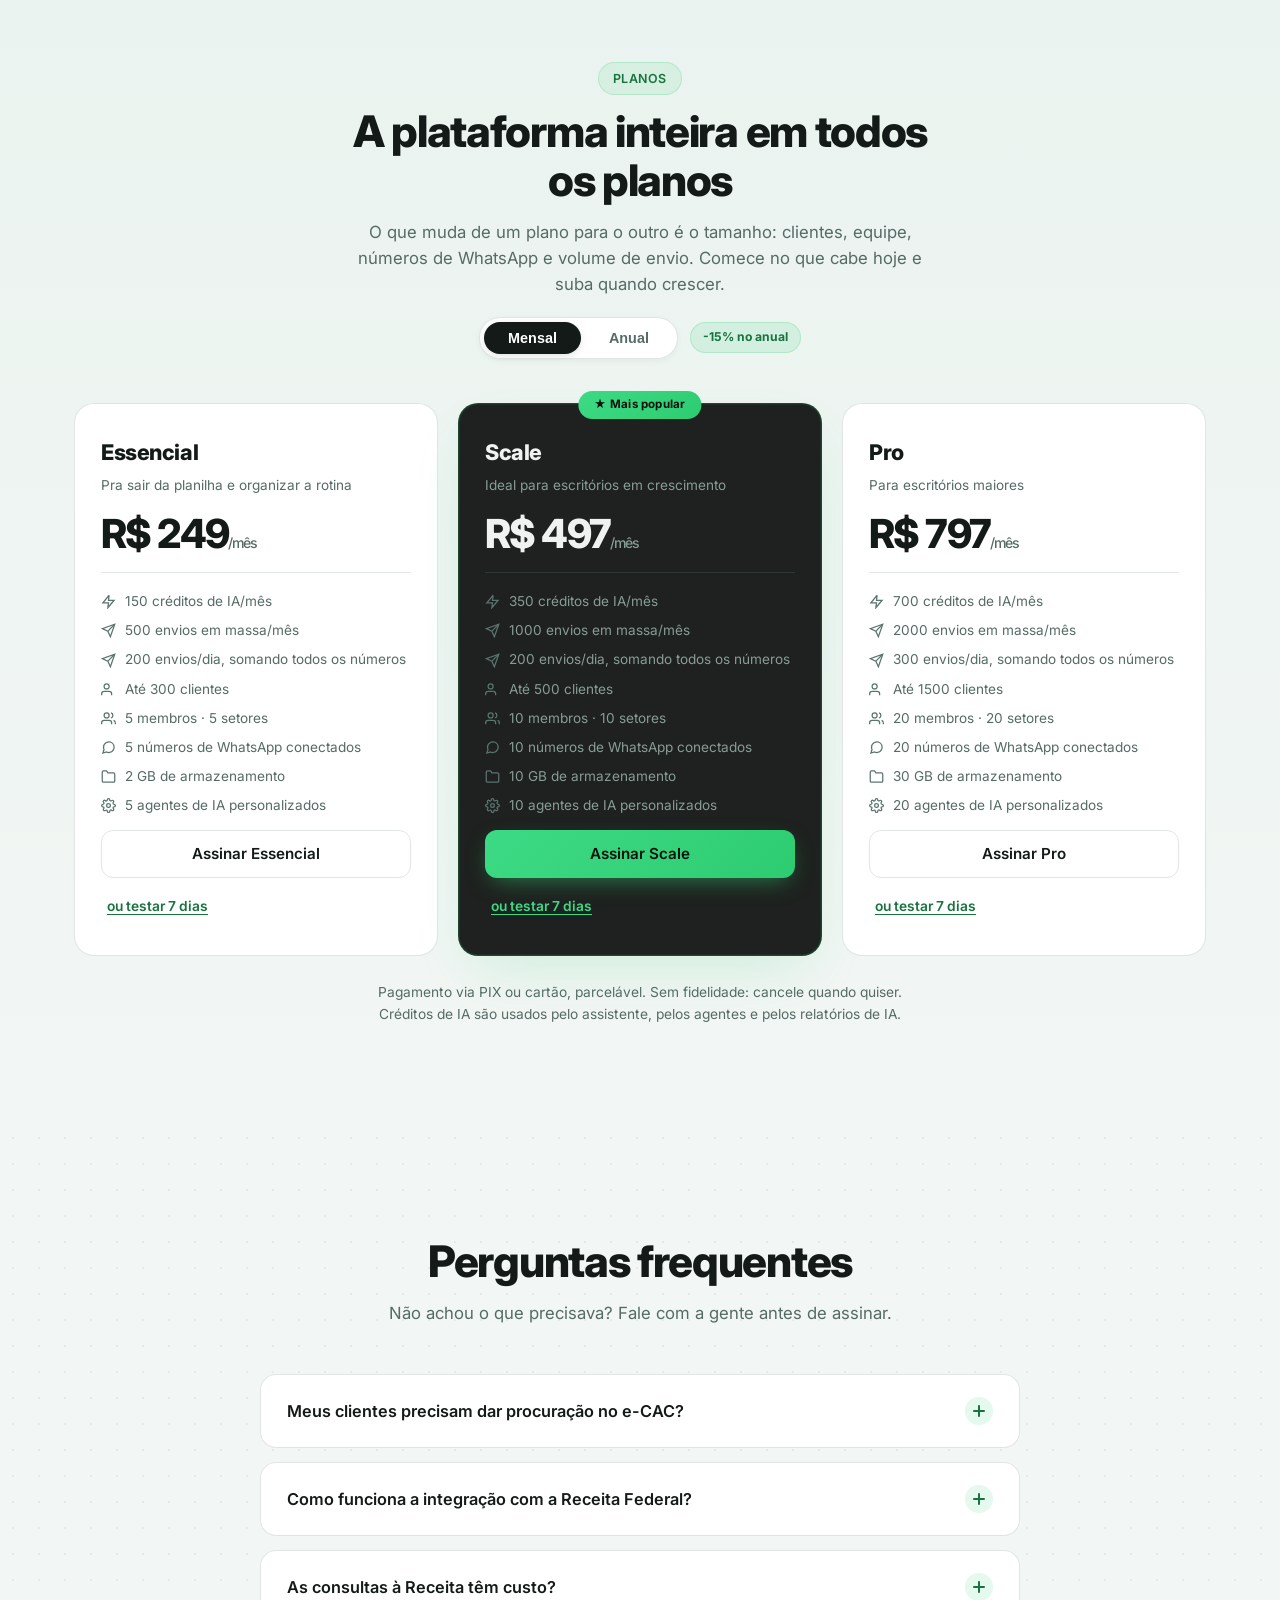
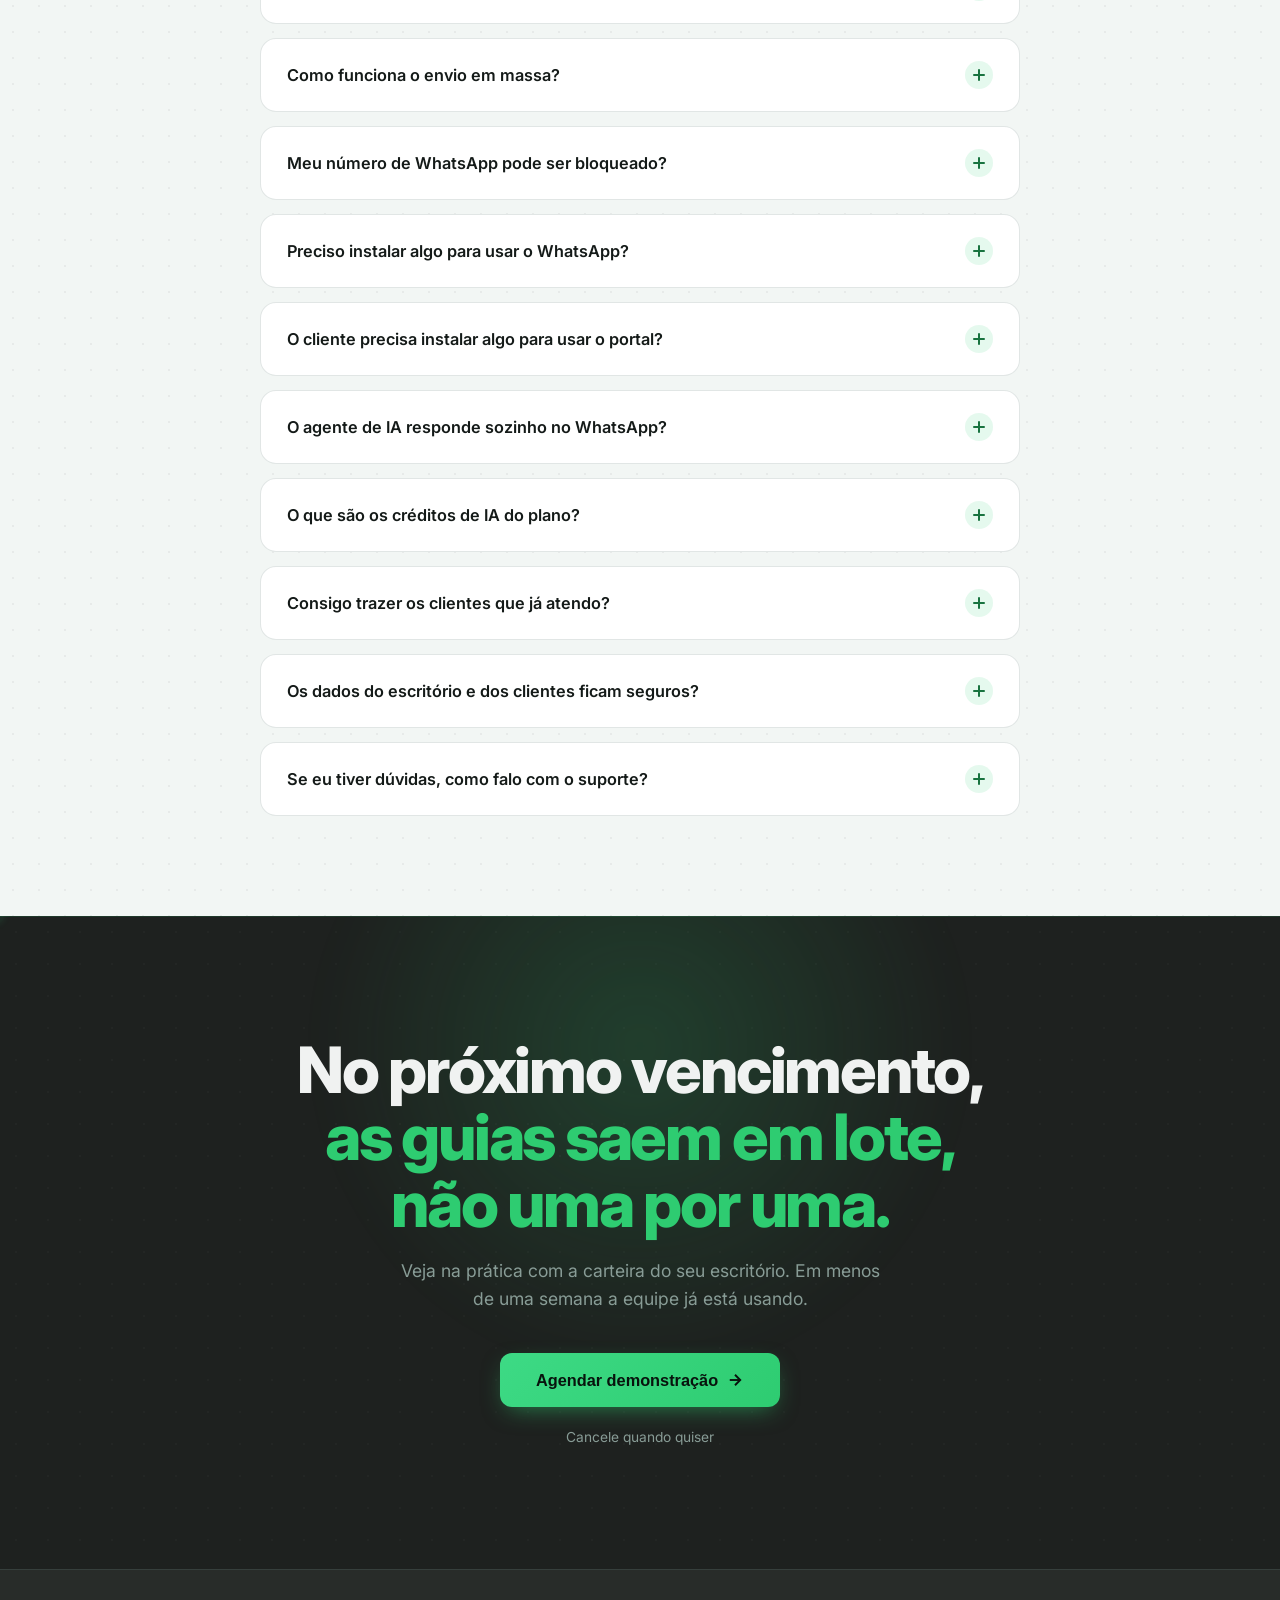
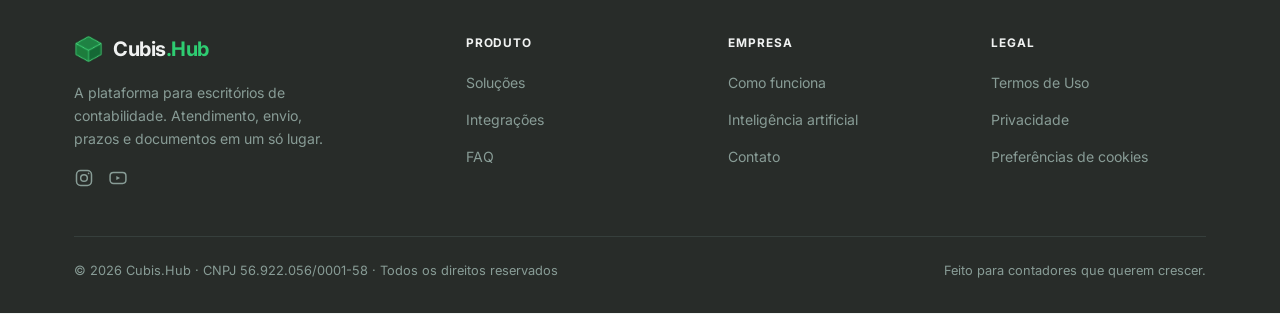
==== commit af5541d3: "fix(planos): remove o card 'Em todos os planos' Co-Authored-By: Claude Sonnet 5.5 <noreply@anthropic" ====
--- a/index.html
+++ b/index.html
@@ -1641,20 +1641,6 @@
       </div>
       <span class="ptoggle-disc">-15% no anual</span>
     </div>
-    <div class="plan-incl reveal">
-      <div class="plan-incl-title">Em todos os planos</div>
-      <ul>
-        <li><svg viewBox="0 0 24 24" fill="none" stroke="currentColor" stroke-width="3"><polyline points="20 6 9 17 4 12"/></svg>Chat de WhatsApp por setor</li>
-        <li><svg viewBox="0 0 24 24" fill="none" stroke="currentColor" stroke-width="3"><polyline points="20 6 9 17 4 12"/></svg>Envio em lote, inclusive para grupos</li>
-        <li><svg viewBox="0 0 24 24" fill="none" stroke="currentColor" stroke-width="3"><polyline points="20 6 9 17 4 12"/></svg>WhatsApp, e-mail e Telegram</li>
-        <li><svg viewBox="0 0 24 24" fill="none" stroke="currentColor" stroke-width="3"><polyline points="20 6 9 17 4 12"/></svg>Aviso de vencimento ao cliente</li>
-        <li><svg viewBox="0 0 24 24" fill="none" stroke="currentColor" stroke-width="3"><polyline points="20 6 9 17 4 12"/></svg>Módulo Fiscal com o SERPRO</li>
-        <li><svg viewBox="0 0 24 24" fill="none" stroke="currentColor" stroke-width="3"><polyline points="20 6 9 17 4 12"/></svg>Captura de XML de NF-e e NFS-e</li>
-        <li><svg viewBox="0 0 24 24" fill="none" stroke="currentColor" stroke-width="3"><polyline points="20 6 9 17 4 12"/></svg>Portal do cliente</li>
-        <li><svg viewBox="0 0 24 24" fill="none" stroke="currentColor" stroke-width="3"><polyline points="20 6 9 17 4 12"/></svg>Agente de IA no WhatsApp</li>
-        <li><svg viewBox="0 0 24 24" fill="none" stroke="currentColor" stroke-width="3"><polyline points="20 6 9 17 4 12"/></svg>Board, prazos e Google Agenda</li>
-      </ul>
-    </div>
     <div class="pricing-grid">
       <div class="plan-card reveal">
         <div class="plan-name">Essencial</div>
